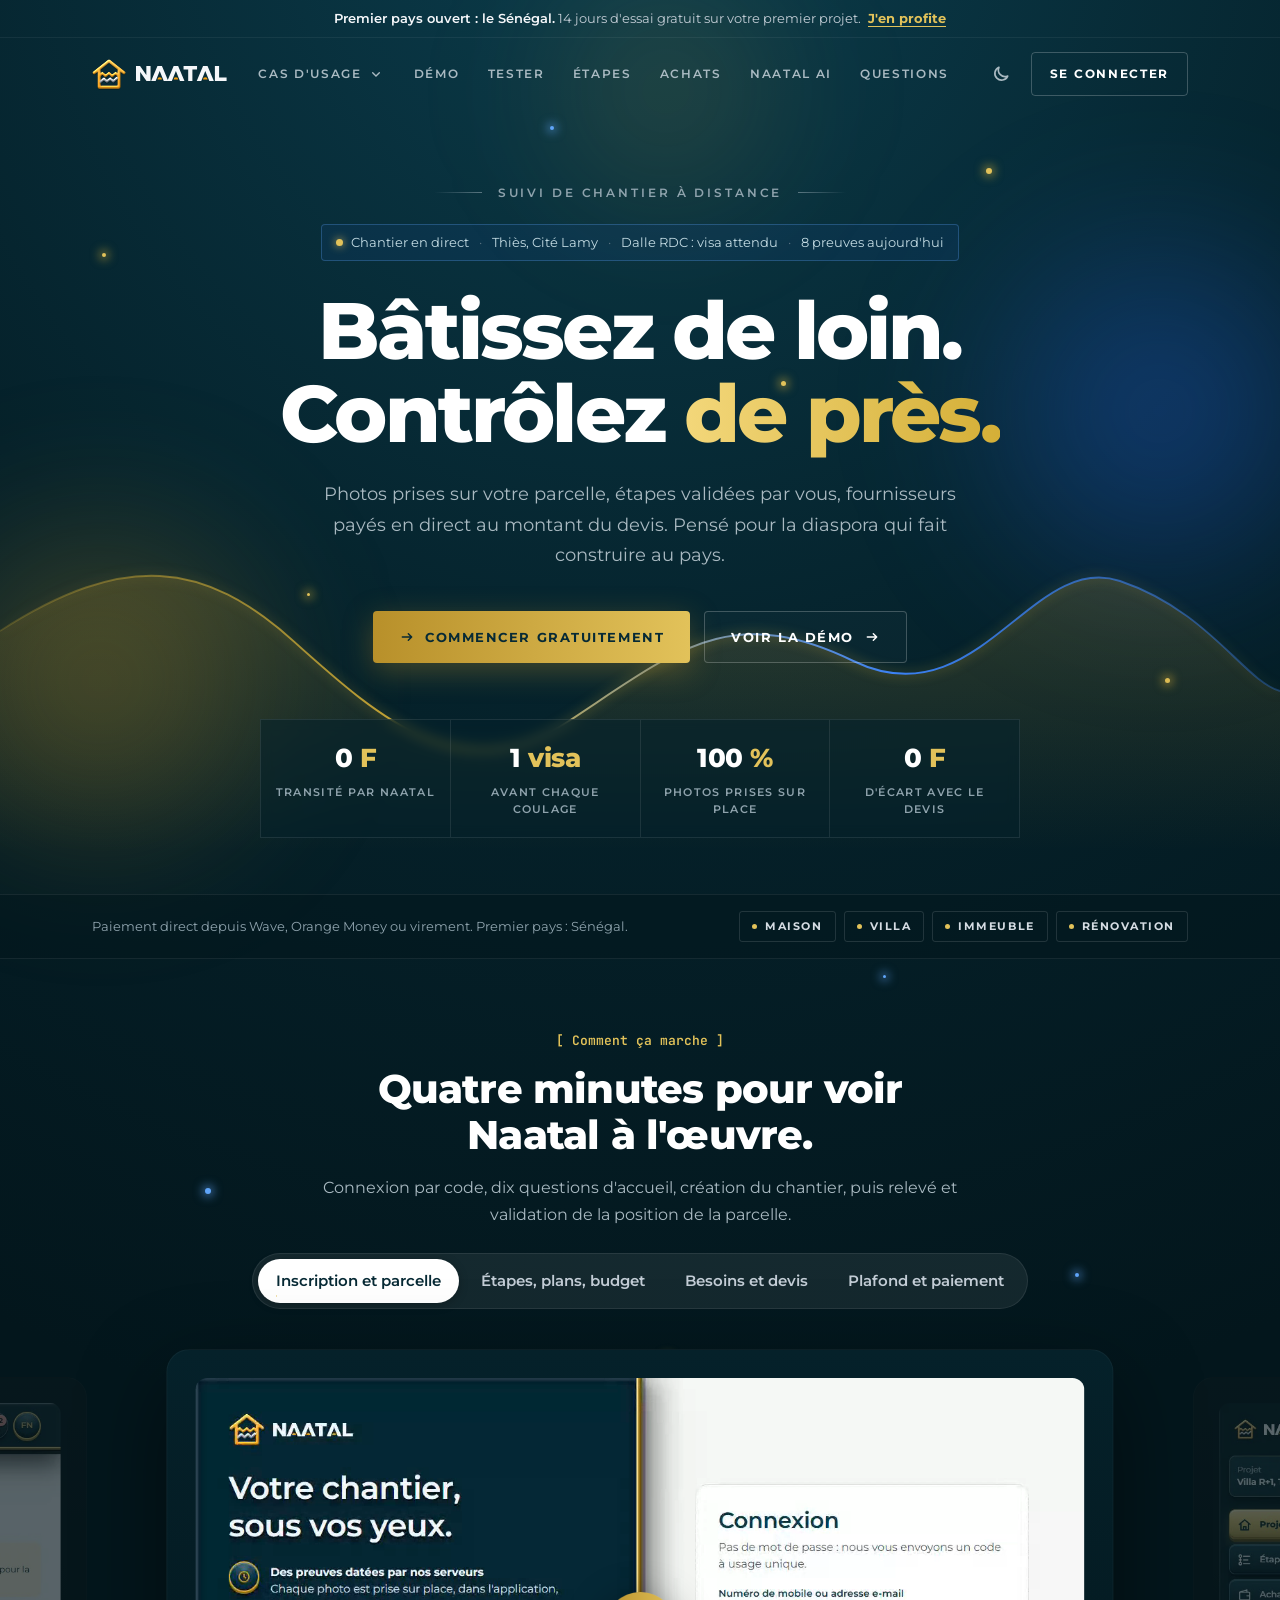
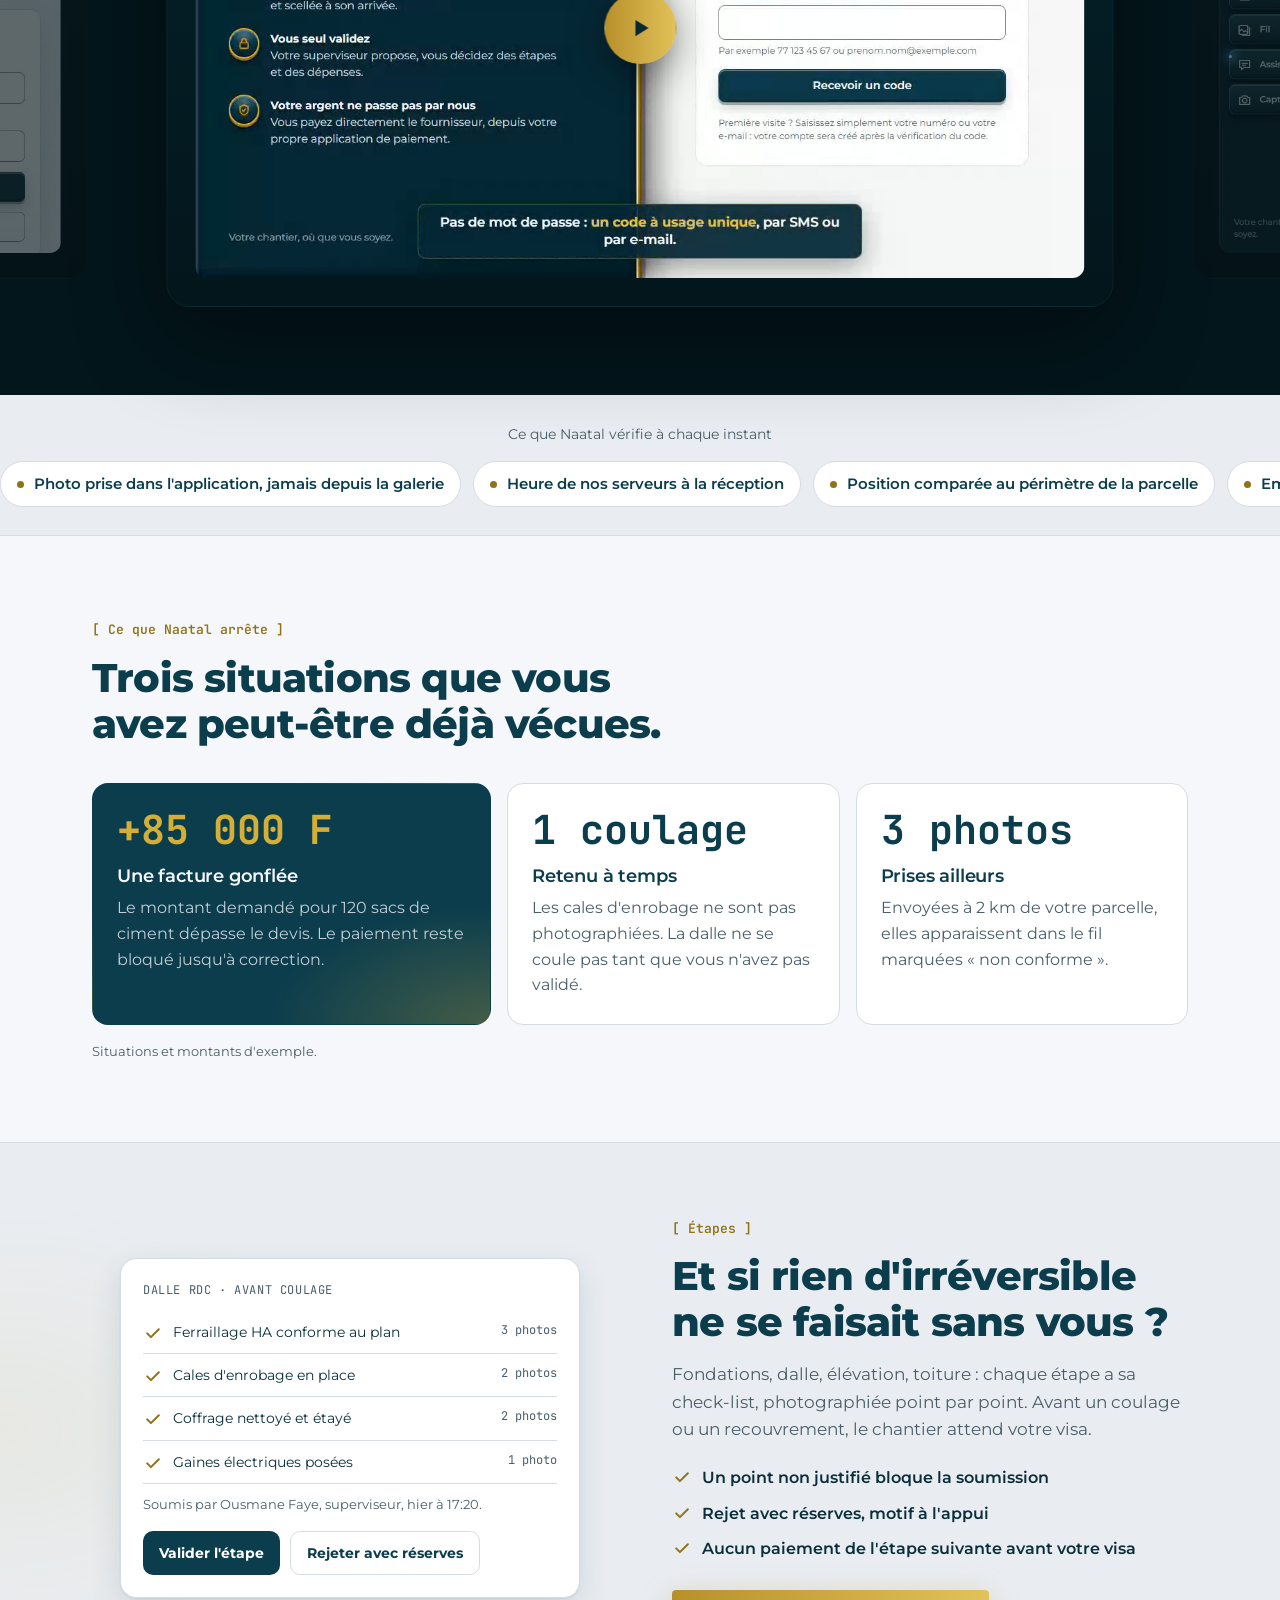
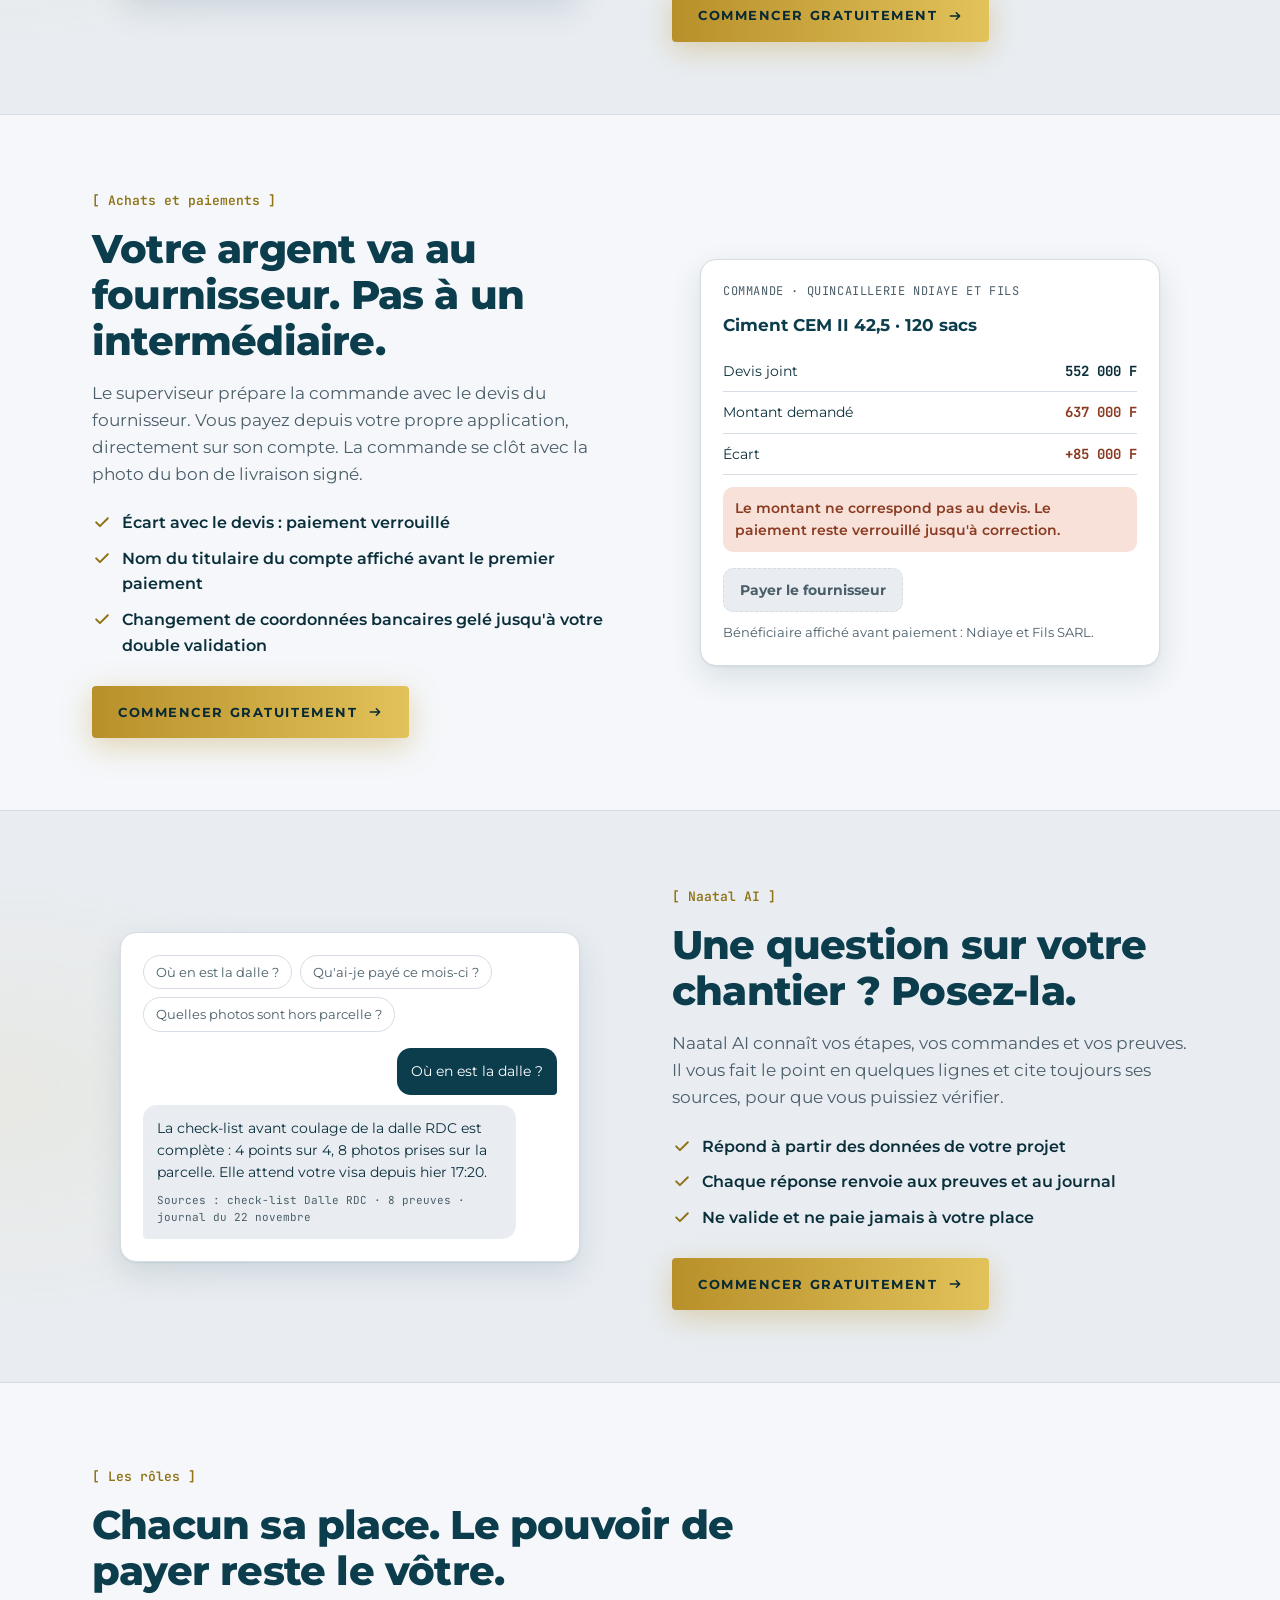
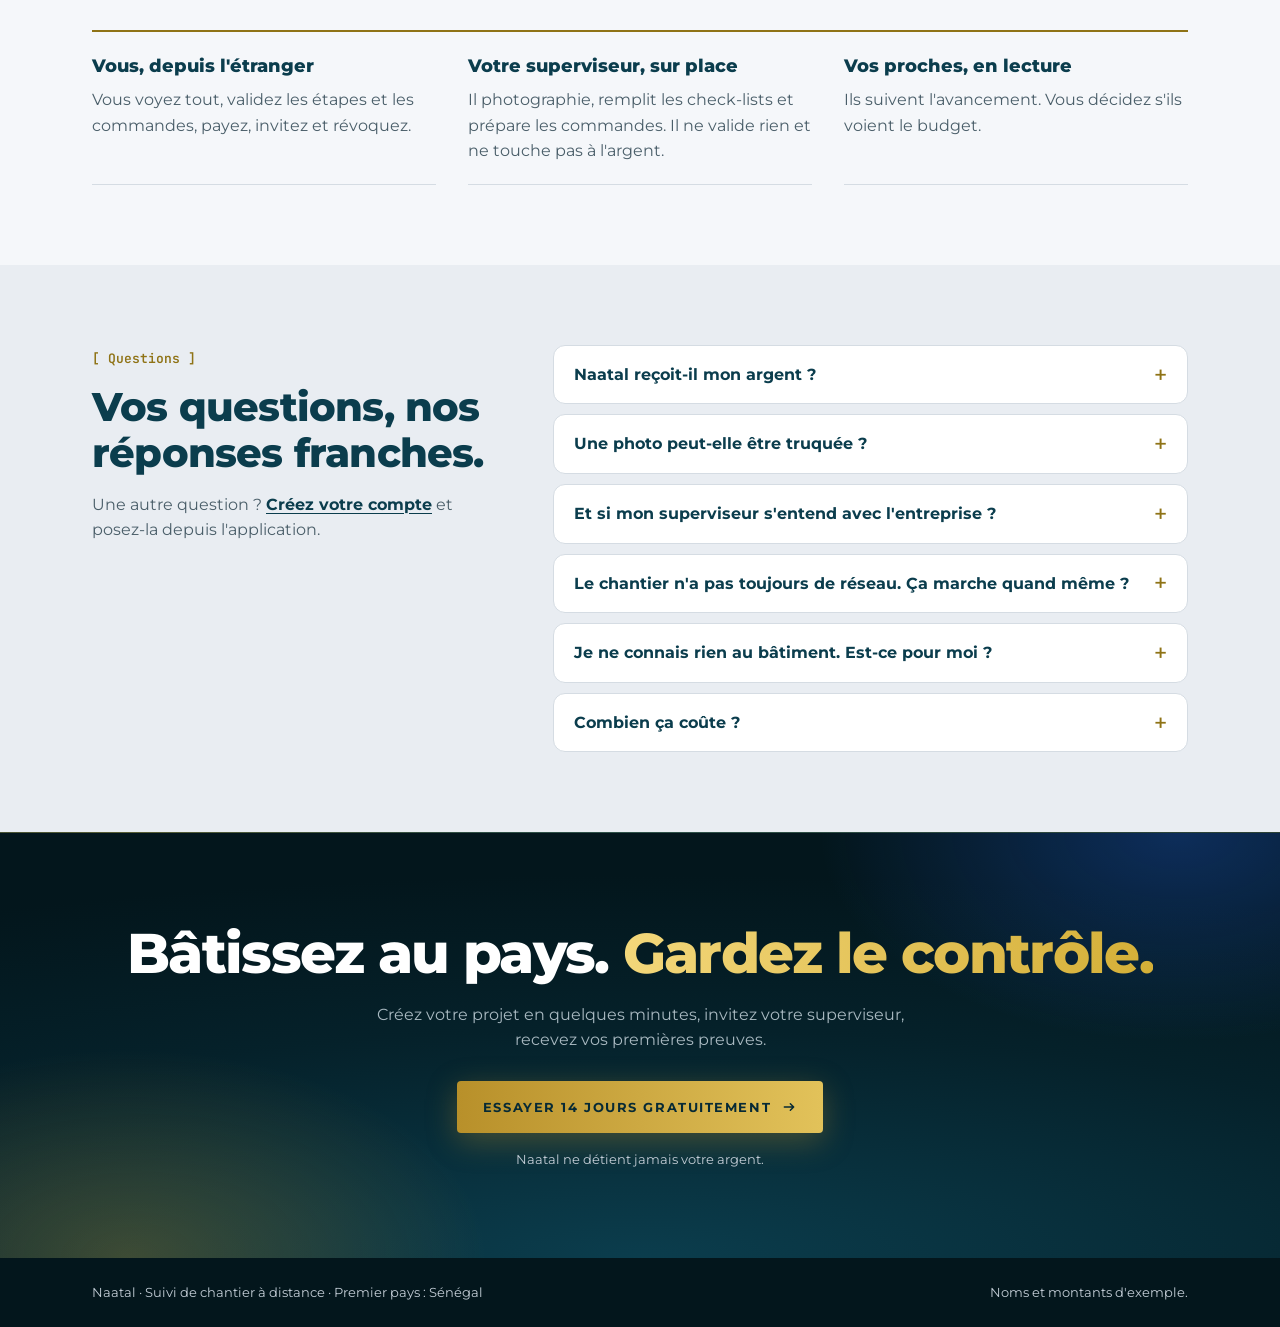
==== index.html @ 181d4fb1 "style(page-test): relief 3D sur le bouton Commencer avec Naatal" ====
<!doctype html>
<html lang="fr" class="__variable_b888ad">
<head>
<meta charset="utf-8">
<meta name="viewport" content="width=device-width, initial-scale=1">
<title>Naatal · Voyez, vérifiez, payez votre chantier</title>
<meta name="description" content="Photos prises sur votre parcelle, étapes validées par vous, fournisseurs payés en direct au montant du devis. Le suivi de chantier pensé pour la diaspora.">
<meta name="author" content="Mamadou Makhtar Sassoum NDIAYE ECAI">
<meta name="theme-color" content="#072A35">
<script>
try { var t = localStorage.getItem("naatal-theme"); if (t === "dark" || t === "light") document.documentElement.dataset.theme = t; } catch (e) {}
</script>
<link rel="stylesheet" href="styles.css?v=mwwrwr95">
</head>
<body>
<div class="__variable_4a860e"><div class="decouvrir teinte-or"><p class="d-annonce"><span>Premier pays ouvert : le Sénégal.</span> 14 jours d'essai gratuit sur votre premier projet.<!-- --> <a href="/connexion">J'en profite</a></p><header class="d-entete"><div class="d-wrap"><a class="d-marque" href="#contenu" aria-label="Naatal, retour en haut"><svg class="marque" width="34" height="34" viewBox="13 -8 390 400" role="img" aria-label="Naatal"><defs><linearGradient id="decouvrir-marque-or" x1="0" y1="20" x2="0" y2="370" gradientUnits="userSpaceOnUse"><stop offset="0" stop-color="#FFC24A"></stop><stop offset=".55" stop-color="#F8A61E"></stop><stop offset="1" stop-color="#EE920B"></stop></linearGradient><linearGradient id="decouvrir-marque-argent" x1="0" y1="240" x2="0" y2="310" gradientUnits="userSpaceOnUse"><stop offset="0" stop-color="#C3CAD1"></stop><stop offset="1" stop-color="#8C98A3"></stop></linearGradient><filter id="decouvrir-marque-biseau" x="-10%" y="-10%" width="120%" height="120%" color-interpolation-filters="sRGB"><feGaussianBlur in="SourceAlpha" stdDeviation="5" result="flou"></feGaussianBlur><feSpecularLighting in="flou" surfaceScale="5" specularConstant="1" specularExponent="18" lighting-color="#FFF6DD" result="reflet"><feDistantLight azimuth="250" elevation="48"></feDistantLight></feSpecularLighting><feComposite in="reflet" in2="SourceAlpha" operator="in" result="refletDedans"></feComposite><feDiffuseLighting in="flou" surfaceScale="5" diffuseConstant="1.1" lighting-color="#FFFFFF" result="ombrage"><feDistantLight azimuth="250" elevation="55"></feDistantLight></feDiffuseLighting><feComposite in="SourceGraphic" in2="ombrage" operator="arithmetic" k1="1" k2="0" k3="0" k4="0" result="modele"></feComposite><feComposite in="modele" in2="SourceAlpha" operator="in" result="modeleDedans"></feComposite><feComposite in="modeleDedans" in2="refletDedans" operator="arithmetic" k1="0" k2="1" k3="0.38" k4="0"></feComposite></filter><filter id="decouvrir-marque-ombre" x="-20%" y="-20%" width="140%" height="150%"><feDropShadow dx="0" dy="10" stdDeviation="9" flood-color="#000000" flood-opacity="0.38"></feDropShadow></filter></defs><g filter="url(#decouvrir-marque-ombre)"><g fill="none" stroke-linecap="round" stroke-linejoin="round" filter="url(#decouvrir-marque-biseau)"><path d="M34 178 209 40l175 138" stroke="url(#decouvrir-marque-or)" stroke-width="38"></path><path d="M92 152v194h234V152" stroke="url(#decouvrir-marque-or)" stroke-width="38"></path><path d="M92 218l38-36 38 34 40-34 38 34 40-34 38 34" stroke="url(#decouvrir-marque-or)" stroke-width="30"></path><path d="m112 282 36-34 36 32 38-34 36 32 40-38" stroke="url(#decouvrir-marque-argent)" stroke-width="30"></path></g></g></svg><svg class="logotype" height="15" width="90.6" viewBox="0 0 604 100" role="img" aria-label="Naatal"><g fill="currentColor"><path d="M0 100V0h27l42 60V0h28v100H70L28 40v60z"></path><path transform="translate(101 0)" d="M0 100 42 0h30l42 100H84L57 33 30 100z"></path><path transform="translate(209 0)" d="M0 100 42 0h30l42 100H84L57 33 30 100z"></path><path transform="translate(405 0)" d="M0 100 42 0h30l42 100H84L57 33 30 100z"></path><path transform="translate(317 0)" d="M0 0h90v24H59v76H31V24H0z"></path><path transform="translate(526 0)" d="M0 0h28v76h50v24H0z"></path></g><g fill="var(--brand-orange)"><path transform="translate(101 0)" d="M42 90a15 15 0 0 1 30 0z"></path><path transform="translate(209 0)" d="M42 90a15 15 0 0 1 30 0z"></path><path transform="translate(405 0)" d="M42 90a15 15 0 0 1 30 0z"></path></g></svg></a><nav class="d-nav-centre" aria-label="Sections"><div class="d-cas-menu"><button type="button" class="d-cas-declencheur" aria-expanded="false" aria-controls="_R_qclritqlb_">Cas d'usage<svg viewBox="0 0 24 24" aria-hidden="true"><path d="m7 10 5 5 5-5" fill="none" stroke="currentColor" stroke-width="2" stroke-linecap="round"></path></svg></button><div class="d-cas-panneau" id="_R_qclritqlb_" hidden=""><ul><li><a href="proprietaire.html"><span class="d-cas-picto" aria-hidden="true"><svg viewBox="0 0 24 24" fill="none" stroke="currentColor" stroke-width="1.7" stroke-linecap="round" stroke-linejoin="round"><path d="M4 11.5 12 5l8 6.5"></path><path d="M6.5 10v9h11v-9"></path><path d="M10.5 19v-4.5h3V19"></path></svg></span><span><strong>Pour les propriétaires</strong><span>Voir, vérifier et payer votre chantier depuis l'étranger.</span></span></a></li><li><a href="superviseur-proche.html"><span class="d-cas-picto" aria-hidden="true"><svg viewBox="0 0 24 24" fill="none" stroke="currentColor" stroke-width="1.7" stroke-linecap="round" stroke-linejoin="round"><circle cx="9" cy="8.5" r="2.6"></circle><circle cx="16" cy="9.5" r="2.1"></circle><path d="M4.5 18.5c.6-3 2.4-4.6 4.5-4.6s3.9 1.6 4.5 4.6"></path><path d="M14 14.2c.6-.3 1.3-.5 2-.5 1.8 0 3.1 1.4 3.6 3.8"></path></svg></span><span><strong>Pour les superviseurs proches</strong><span>Suivre le chantier d'un parent, avec une charte claire.</span></span></a></li><li><a href="superviseur-professionnel.html"><span class="d-cas-picto" aria-hidden="true"><svg viewBox="0 0 24 24" fill="none" stroke="currentColor" stroke-width="1.7" stroke-linecap="round" stroke-linejoin="round"><path d="M5 15h14"></path><path d="M6.5 15a5.5 5.5 0 0 1 11 0"></path><path d="M12 9.5V7"></path><path d="M4.5 17.5h15"></path></svg></span><span><strong>Pour les superviseurs professionnels</strong><span>Proposer vos honoraires, signer un contrat, être payé.</span></span></a></li><li><a href="invite.html"><span class="d-cas-picto" aria-hidden="true"><svg viewBox="0 0 24 24" fill="none" stroke="currentColor" stroke-width="1.7" stroke-linecap="round" stroke-linejoin="round"><path d="M3.5 12s3-5.5 8.5-5.5 8.5 5.5 8.5 5.5-3 5.5-8.5 5.5S3.5 12 3.5 12Z"></path><circle cx="12" cy="12" r="2.4"></circle></svg></span><span><strong>Pour les invités</strong><span>Suivre le chantier de la famille, en lecture seule.</span></span></a></li><li><a href="demande-de-devis.html"><span class="d-cas-picto" aria-hidden="true"><svg viewBox="0 0 24 24" fill="none" stroke="currentColor" stroke-width="1.7" stroke-linecap="round" stroke-linejoin="round"><path d="M7 4.5h7.5L18 8v11.5H7z"></path><path d="M14 4.5V8h4"></path><path d="M9.5 12h6M9.5 15h6"></path></svg></span><span><strong>Demande de devis</strong><span>Recevoir des devis comparables, sans montrer votre budget.</span></span></a></li><li><a href="controles-anti-fraude.html"><span class="d-cas-picto" aria-hidden="true"><svg viewBox="0 0 24 24" fill="none" stroke="currentColor" stroke-width="1.7" stroke-linecap="round" stroke-linejoin="round"><path d="M12 3.5 5.5 6v5.5c0 4.2 2.8 7.6 6.5 9 3.7-1.4 6.5-4.8 6.5-9V6z"></path><path d="m9 12 2.2 2.2L15.5 10"></path></svg></span><span><strong>Contrôles anti-fraude</strong><span>Ce que Naatal signale et bloque avant que l'argent ne parte.</span></span></a></li></ul></div></div><a href="#comment">Démo</a><a href="test.html">Tester</a><a href="#etapes">Étapes</a><a href="#achats">Achats</a><a href="#assistant">Naatal AI</a><a href="#questions">Questions</a></nav><div class="d-nav-droite"><div class="d-cas-mobile"><div class="d-cas-menu"><button type="button" class="d-cas-declencheur" aria-expanded="false" aria-controls="_R_uclritqlb_">Cas d'usage<svg viewBox="0 0 24 24" aria-hidden="true"><path d="m7 10 5 5 5-5" fill="none" stroke="currentColor" stroke-width="2" stroke-linecap="round"></path></svg></button><div class="d-cas-panneau" id="_R_uclritqlb_" hidden=""><ul><li><a href="proprietaire.html"><span class="d-cas-picto" aria-hidden="true"><svg viewBox="0 0 24 24" fill="none" stroke="currentColor" stroke-width="1.7" stroke-linecap="round" stroke-linejoin="round"><path d="M4 11.5 12 5l8 6.5"></path><path d="M6.5 10v9h11v-9"></path><path d="M10.5 19v-4.5h3V19"></path></svg></span><span><strong>Pour les propriétaires</strong><span>Voir, vérifier et payer votre chantier depuis l'étranger.</span></span></a></li><li><a href="superviseur-proche.html"><span class="d-cas-picto" aria-hidden="true"><svg viewBox="0 0 24 24" fill="none" stroke="currentColor" stroke-width="1.7" stroke-linecap="round" stroke-linejoin="round"><circle cx="9" cy="8.5" r="2.6"></circle><circle cx="16" cy="9.5" r="2.1"></circle><path d="M4.5 18.5c.6-3 2.4-4.6 4.5-4.6s3.9 1.6 4.5 4.6"></path><path d="M14 14.2c.6-.3 1.3-.5 2-.5 1.8 0 3.1 1.4 3.6 3.8"></path></svg></span><span><strong>Pour les superviseurs proches</strong><span>Suivre le chantier d'un parent, avec une charte claire.</span></span></a></li><li><a href="superviseur-professionnel.html"><span class="d-cas-picto" aria-hidden="true"><svg viewBox="0 0 24 24" fill="none" stroke="currentColor" stroke-width="1.7" stroke-linecap="round" stroke-linejoin="round"><path d="M5 15h14"></path><path d="M6.5 15a5.5 5.5 0 0 1 11 0"></path><path d="M12 9.5V7"></path><path d="M4.5 17.5h15"></path></svg></span><span><strong>Pour les superviseurs professionnels</strong><span>Proposer vos honoraires, signer un contrat, être payé.</span></span></a></li><li><a href="invite.html"><span class="d-cas-picto" aria-hidden="true"><svg viewBox="0 0 24 24" fill="none" stroke="currentColor" stroke-width="1.7" stroke-linecap="round" stroke-linejoin="round"><path d="M3.5 12s3-5.5 8.5-5.5 8.5 5.5 8.5 5.5-3 5.5-8.5 5.5S3.5 12 3.5 12Z"></path><circle cx="12" cy="12" r="2.4"></circle></svg></span><span><strong>Pour les invités</strong><span>Suivre le chantier de la famille, en lecture seule.</span></span></a></li><li><a href="demande-de-devis.html"><span class="d-cas-picto" aria-hidden="true"><svg viewBox="0 0 24 24" fill="none" stroke="currentColor" stroke-width="1.7" stroke-linecap="round" stroke-linejoin="round"><path d="M7 4.5h7.5L18 8v11.5H7z"></path><path d="M14 4.5V8h4"></path><path d="M9.5 12h6M9.5 15h6"></path></svg></span><span><strong>Demande de devis</strong><span>Recevoir des devis comparables, sans montrer votre budget.</span></span></a></li><li><a href="controles-anti-fraude.html"><span class="d-cas-picto" aria-hidden="true"><svg viewBox="0 0 24 24" fill="none" stroke="currentColor" stroke-width="1.7" stroke-linecap="round" stroke-linejoin="round"><path d="M12 3.5 5.5 6v5.5c0 4.2 2.8 7.6 6.5 9 3.7-1.4 6.5-4.8 6.5-9V6z"></path><path d="m9 12 2.2 2.2L15.5 10"></path></svg></span><span><strong>Contrôles anti-fraude</strong><span>Ce que Naatal signale et bloque avant que l'argent ne parte.</span></span></a></li></ul></div></div></div><button class="bouton-icone" type="button" aria-label="Passer en mode sombre" aria-pressed="false"><svg class="moon" viewBox="0 0 24 24" fill="none" stroke="currentColor" stroke-width="2" stroke-linecap="round" stroke-linejoin="round" aria-hidden="true"><path d="M20 14.5A8 8 0 0 1 9.5 4a8 8 0 1 0 10.5 10.5z"></path></svg><svg class="sun" viewBox="0 0 24 24" fill="none" stroke="currentColor" stroke-width="2" stroke-linecap="round" stroke-linejoin="round" aria-hidden="true"><circle cx="12" cy="12" r="4"></circle><path d="M12 2v2m0 16v2M4.9 4.9l1.4 1.4m11.4 11.4 1.4 1.4M2 12h2m16 0h2M4.9 19.1l1.4-1.4M17.7 6.3l1.4-1.4"></path></svg></button><a class="d-connexion" href="/connexion">Se connecter</a></div></div></header><main id="contenu"><section class="d-hero" aria-labelledby="hero-titre"><div class="d-hero-decor" aria-hidden="true"><span class="d-halo h1"></span><span class="d-halo h2"></span><span class="d-halo h3"></span><span class="d-particule vert" style="left:8%;top:18%;width:4px;height:4px;animation-delay:0s"></span><span class="d-particule bleu" style="left:16%;top:62%;width:6px;height:6px;animation-delay:2.1s"></span><span class="d-particule vert" style="left:24%;top:34%;width:3px;height:3px;animation-delay:4.3s"></span><span class="d-particule vert" style="left:31%;top:80%;width:5px;height:5px;animation-delay:1.2s"></span><span class="d-particule bleu" style="left:43%;top:12%;width:4px;height:4px;animation-delay:3.4s"></span><span class="d-particule vert" style="left:52%;top:70%;width:3px;height:3px;animation-delay:5.1s"></span><span class="d-particule vert" style="left:61%;top:24%;width:5px;height:5px;animation-delay:0.8s"></span><span class="d-particule bleu" style="left:69%;top:52%;width:3px;height:3px;animation-delay:2.7s"></span><span class="d-particule vert" style="left:77%;top:14%;width:6px;height:6px;animation-delay:4.8s"></span><span class="d-particule bleu" style="left:84%;top:66%;width:4px;height:4px;animation-delay:1.6s"></span><span class="d-particule vert" style="left:91%;top:38%;width:5px;height:5px;animation-delay:3.9s"></span><span class="d-particule bleu" style="left:96%;top:84%;width:3px;height:3px;animation-delay:0.4s"></span><svg class="d-vague" viewBox="0 0 1440 360" preserveAspectRatio="none"><defs><linearGradient id="d-vague-trait" x1="0" x2="1" y1="0" y2="0"><stop class="d-stop-debut" offset="0" stop-opacity="0.2"></stop><stop class="d-stop-debut" offset="0.35"></stop><stop offset="0.7" stop-color="#3b82f6"></stop><stop offset="1" stop-color="#3b82f6" stop-opacity="0.3"></stop></linearGradient><linearGradient id="d-vague-fond" x1="0" x2="0" y1="0" y2="1"><stop class="d-stop-fond" offset="0" stop-opacity="0.22"></stop><stop class="d-stop-fond" offset="1" stop-opacity="0"></stop></linearGradient></defs><path class="d-vague-aire" d="M0 140 C 140 60, 230 70, 330 150 S 520 300, 640 230 S 820 110, 960 170 S 1160 60, 1260 90 S 1400 190, 1440 200 L 1440 360 L 0 360 Z" fill="url(#d-vague-fond)"></path><path class="d-vague-ligne" d="M0 140 C 140 60, 230 70, 330 150 S 520 300, 640 230 S 820 110, 960 170 S 1160 60, 1260 90 S 1400 190, 1440 200" fill="none" stroke="url(#d-vague-trait)" stroke-width="2"></path><path class="d-vague-eclat" d="M0 140 C 140 60, 230 70, 330 150 S 520 300, 640 230 S 820 110, 960 170 S 1160 60, 1260 90 S 1400 190, 1440 200" fill="none" pathLength="1000"></path></svg></div><div class="d-wrap d-hero-contenu"><p class="d-surtitre">Suivi de chantier à distance</p><p class="d-direct"><span class="d-direct-point">Chantier en direct</span><span>Thiès, Cité Lamy</span><span>Dalle RDC : visa attendu</span><span>8 preuves aujourd'hui</span></p><h1 id="hero-titre">Bâtissez de loin.<br/>Contrôlez <em>de près.</em></h1><p class="d-sous-titre">Photos prises sur votre parcelle, étapes validées par vous, fournisseurs payés en direct au montant du devis. Pensé pour la diaspora qui fait construire au pays.</p><div class="d-hero-cta"><a class="d-bouton-degrade" href="/connexion"><svg viewBox="0 0 24 24" fill="none" stroke="currentColor" stroke-width="2.2" stroke-linecap="round" stroke-linejoin="round" aria-hidden="true"><path d="M5 12h14m-5-5 5 5-5 5"></path></svg>Commencer gratuitement</a><a class="d-bouton-contour" href="#comment">Voir la démo<svg viewBox="0 0 24 24" fill="none" stroke="currentColor" stroke-width="2.2" stroke-linecap="round" stroke-linejoin="round" aria-hidden="true"><path d="M5 12h14m-5-5 5 5-5 5"></path></svg></a></div><ul class="d-chiffres"><li><b>0<i> F</i></b><span>Transité par Naatal</span></li><li><b>1<i> visa</i></b><span>Avant chaque coulage</span></li><li><b>100<i> %</i></b><span>Photos prises sur place</span></li><li><b>0<i> F</i></b><span>D'écart avec le devis</span></li></ul></div><div class="d-hero-pied"><div class="d-wrap"><p>Paiement direct depuis Wave, Orange Money ou virement. Premier pays : Sénégal.</p><ul><li>Maison</li><li>Villa</li><li>Immeuble</li><li>Rénovation</li></ul></div></div><div class="d-hero-films" id="comment"><div class="d-films"><div class="d-wrap d-films-tete"><span class="d-films-pastille">[ Comment ça marche ]</span><h2 id="films-titre">Quatre minutes pour voir Naatal à l'œuvre.</h2><p class="d-films-resume" aria-live="polite">Connexion par code, dix questions d'accueil, création du chantier, puis relevé et validation de la position de la parcelle.</p><div class="d-films-onglets" role="group" aria-label="Choisir une démonstration"><button type="button" aria-pressed="true">Inscription et parcelle<i class="d-films-progres" style="transform:scaleX(0)" aria-hidden="true"></i></button><button type="button" aria-pressed="false">Étapes, plans, budget<i class="d-films-progres" style="transform:scaleX(0)" aria-hidden="true"></i></button><button type="button" aria-pressed="false">Besoins et devis<i class="d-films-progres" style="transform:scaleX(0)" aria-hidden="true"></i></button><button type="button" aria-pressed="false">Plafond et paiement<i class="d-films-progres" style="transform:scaleX(0)" aria-hidden="true"></i></button></div></div><div class="d-films-piste"><div class="d-films-diapo d-films-gabarit" aria-hidden="true"><div class="d-films-image"></div></div><div class="d-films-diapo active" style="--place:0" aria-hidden="false"><div class="d-films-image"><video src="demonstrations/01-inscription-et-parcelle.webm" poster="demonstrations/01-inscription-et-parcelle.webp" muted="" playsInline="" preload="metadata" aria-label="Démonstration 1 sur 4 : Inscription et parcelle. Connexion par code, dix questions d'accueil, création du chantier, puis relevé et validation de la position de la parcelle."></video><button type="button" class="d-films-commande" aria-label="Lire la démonstration"><svg viewBox="0 0 24 24" aria-hidden="true"><path d="M8 5.5v13l10.5-6.5z" fill="currentColor"></path></svg></button></div></div><div class="d-films-diapo" style="--place:1" aria-hidden="true"><div class="d-films-image"><img src="demonstrations/02-etapes-plans-budget.webp" alt="" loading="lazy" draggable="false"/></div></div><div class="d-films-diapo hors-champ" style="--place:2" aria-hidden="true"><div class="d-films-image"><img src="demonstrations/03-besoins-et-demandes-de-devis.webp" alt="" loading="lazy" draggable="false"/></div></div><div class="d-films-diapo" style="--place:-1" aria-hidden="true"><div class="d-films-image"><img src="demonstrations/04-devis-plafond-paiement.webp" alt="" loading="lazy" draggable="false"/></div></div></div></div></div></section><section class="d-defile" aria-label="Contrôles appliqués par Naatal"><p class="d-defile-titre">Ce que Naatal vérifie à chaque instant</p><div class="d-defile-piste"><ul><li>Photo prise dans l'application, jamais depuis la galerie</li><li>Heure de nos serveurs à la réception</li><li>Position comparée au périmètre de la parcelle</li><li>Empreinte de chaque fichier vérifiée</li><li>Check-list photographiée avant chaque coulage</li><li>Commande rapprochée du devis au franc près</li><li>Titulaire du compte affiché avant le premier paiement</li><li>Bon de livraison signé, photographié sur place</li><li>Journal scellé : une retouche se détecte</li></ul><ul aria-hidden="true"><li>Photo prise dans l'application, jamais depuis la galerie</li><li>Heure de nos serveurs à la réception</li><li>Position comparée au périmètre de la parcelle</li><li>Empreinte de chaque fichier vérifiée</li><li>Check-list photographiée avant chaque coulage</li><li>Commande rapprochée du devis au franc près</li><li>Titulaire du compte affiché avant le premier paiement</li><li>Bon de livraison signé, photographié sur place</li><li>Journal scellé : une retouche se détecte</li></ul></div></section><section class="d-cas" aria-labelledby="cas-titre"><div class="d-wrap"><span class="d-pastille">[ Ce que Naatal arrête ]</span><h2 id="cas-titre">Trois situations que vous avez peut-être déjà vécues.</h2><div class="d-cas-grille"><article><b class="d-gros">+85 000 F</b><h3>Une facture gonflée</h3><p>Le montant demandé pour 120 sacs de ciment dépasse le devis. Le paiement reste bloqué jusqu'à correction.</p></article><article><b class="d-gros">1 coulage</b><h3>Retenu à temps</h3><p>Les cales d'enrobage ne sont pas photographiées. La dalle ne se coule pas tant que vous n'avez pas validé.</p></article><article><b class="d-gros">3 photos</b><h3>Prises ailleurs</h3><p>Envoyées à 2 km de votre parcelle, elles apparaissent dans le fil marquées « non conforme ».</p></article></div><p class="d-mention">Situations et montants d'exemple.</p></div></section><section class="d-module inverse" id="etapes" aria-labelledby="etapes-titre"><div class="d-wrap d-module-grille"><div class="d-module-texte"><span class="d-pastille">[ <!-- -->Étapes<!-- --> ]</span><h2 id="etapes-titre">Et si rien d'irréversible ne se faisait sans vous ?</h2><p>Fondations, dalle, élévation, toiture : chaque étape a sa check-list, photographiée point par point. Avant un coulage ou un recouvrement, le chantier attend votre visa.</p><ul class="d-points"><li><svg viewBox="0 0 24 24" fill="none" stroke="currentColor" stroke-width="2.4" stroke-linecap="round" stroke-linejoin="round" aria-hidden="true"><path d="m5 12.5 4.5 4.5L19 7.5"></path></svg>Un point non justifié bloque la soumission</li><li><svg viewBox="0 0 24 24" fill="none" stroke="currentColor" stroke-width="2.4" stroke-linecap="round" stroke-linejoin="round" aria-hidden="true"><path d="m5 12.5 4.5 4.5L19 7.5"></path></svg>Rejet avec réserves, motif à l'appui</li><li><svg viewBox="0 0 24 24" fill="none" stroke="currentColor" stroke-width="2.4" stroke-linecap="round" stroke-linejoin="round" aria-hidden="true"><path d="m5 12.5 4.5 4.5L19 7.5"></path></svg>Aucun paiement de l'étape suivante avant votre visa</li></ul><a class="d-cta" href="/connexion">Commencer gratuitement<svg viewBox="0 0 24 24" fill="none" stroke="currentColor" stroke-width="2.2" stroke-linecap="round" stroke-linejoin="round" aria-hidden="true"><path d="M5 12h14m-5-5 5 5-5 5"></path></svg></a></div><div class="d-module-visuel"><div class="d-ecran d-carte-seule" role="img" aria-label="Check-list avant coulage de la dalle du rez-de-chaussée : quatre points photographiés, le propriétaire peut valider ou rejeter avec réserves."><p class="d-etiquette">Dalle RDC · avant coulage</p><ul class="d-checklist"><li><svg viewBox="0 0 24 24" fill="none" stroke="currentColor" stroke-width="2.4" stroke-linecap="round" stroke-linejoin="round" aria-hidden="true"><path d="m5 12.5 4.5 4.5L19 7.5"></path></svg>Ferraillage HA conforme au plan<span>3 photos</span></li><li><svg viewBox="0 0 24 24" fill="none" stroke="currentColor" stroke-width="2.4" stroke-linecap="round" stroke-linejoin="round" aria-hidden="true"><path d="m5 12.5 4.5 4.5L19 7.5"></path></svg>Cales d'enrobage en place<span>2 photos</span></li><li><svg viewBox="0 0 24 24" fill="none" stroke="currentColor" stroke-width="2.4" stroke-linecap="round" stroke-linejoin="round" aria-hidden="true"><path d="m5 12.5 4.5 4.5L19 7.5"></path></svg>Coffrage nettoyé et étayé<span>2 photos</span></li><li><svg viewBox="0 0 24 24" fill="none" stroke="currentColor" stroke-width="2.4" stroke-linecap="round" stroke-linejoin="round" aria-hidden="true"><path d="m5 12.5 4.5 4.5L19 7.5"></path></svg>Gaines électriques posées<span>1 photo</span></li></ul><p class="d-note">Soumis par Ousmane Faye, superviseur, hier à 17:20.</p><div class="d-actions"><span class="d-bouton-plein">Valider l'étape</span><span class="d-bouton-trait">Rejeter avec réserves</span></div></div></div></div></section><section class="d-module" id="achats" aria-labelledby="achats-titre"><div class="d-wrap d-module-grille"><div class="d-module-texte"><span class="d-pastille">[ <!-- -->Achats et paiements<!-- --> ]</span><h2 id="achats-titre">Votre argent va au fournisseur. Pas à un intermédiaire.</h2><p>Le superviseur prépare la commande avec le devis du fournisseur. Vous payez depuis votre propre application, directement sur son compte. La commande se clôt avec la photo du bon de livraison signé.</p><ul class="d-points"><li><svg viewBox="0 0 24 24" fill="none" stroke="currentColor" stroke-width="2.4" stroke-linecap="round" stroke-linejoin="round" aria-hidden="true"><path d="m5 12.5 4.5 4.5L19 7.5"></path></svg>Écart avec le devis : paiement verrouillé</li><li><svg viewBox="0 0 24 24" fill="none" stroke="currentColor" stroke-width="2.4" stroke-linecap="round" stroke-linejoin="round" aria-hidden="true"><path d="m5 12.5 4.5 4.5L19 7.5"></path></svg>Nom du titulaire du compte affiché avant le premier paiement</li><li><svg viewBox="0 0 24 24" fill="none" stroke="currentColor" stroke-width="2.4" stroke-linecap="round" stroke-linejoin="round" aria-hidden="true"><path d="m5 12.5 4.5 4.5L19 7.5"></path></svg>Changement de coordonnées bancaires gelé jusqu'à votre double validation</li></ul><a class="d-cta" href="/connexion">Commencer gratuitement<svg viewBox="0 0 24 24" fill="none" stroke="currentColor" stroke-width="2.2" stroke-linecap="round" stroke-linejoin="round" aria-hidden="true"><path d="M5 12h14m-5-5 5 5-5 5"></path></svg></a></div><div class="d-module-visuel"><div class="d-ecran d-carte-seule" role="img" aria-label="Commande de ciment : devis de 552 000 F, montant demandé 637 000 F, écart de 85 000 F, paiement verrouillé tant que le montant ne correspond pas au devis."><p class="d-etiquette">Commande · Quincaillerie Ndiaye et Fils</p><p class="d-article">Ciment CEM II 42,5 · 120 sacs</p><dl class="d-comparaison"><div><dt>Devis joint</dt><dd>552 000 F</dd></div><div class="ko"><dt>Montant demandé</dt><dd>637 000 F</dd></div><div class="ko"><dt>Écart</dt><dd>+85 000 F</dd></div></dl><p class="d-alerte-texte">Le montant ne correspond pas au devis. Le paiement reste verrouillé jusqu'à correction.</p><div class="d-actions"><span class="d-bouton-inactif">Payer le fournisseur</span></div><p class="d-note">Bénéficiaire affiché avant paiement : Ndiaye et Fils SARL.</p></div></div></div></section><section class="d-module inverse" id="assistant" aria-labelledby="assistant-titre"><div class="d-wrap d-module-grille"><div class="d-module-texte"><span class="d-pastille">[ <!-- -->Naatal AI<!-- --> ]</span><h2 id="assistant-titre">Une question sur votre chantier ? Posez-la.</h2><p>Naatal AI connaît vos étapes, vos commandes et vos preuves. Il vous fait le point en quelques lignes et cite toujours ses sources, pour que vous puissiez vérifier.</p><ul class="d-points"><li><svg viewBox="0 0 24 24" fill="none" stroke="currentColor" stroke-width="2.4" stroke-linecap="round" stroke-linejoin="round" aria-hidden="true"><path d="m5 12.5 4.5 4.5L19 7.5"></path></svg>Répond à partir des données de votre projet</li><li><svg viewBox="0 0 24 24" fill="none" stroke="currentColor" stroke-width="2.4" stroke-linecap="round" stroke-linejoin="round" aria-hidden="true"><path d="m5 12.5 4.5 4.5L19 7.5"></path></svg>Chaque réponse renvoie aux preuves et au journal</li><li><svg viewBox="0 0 24 24" fill="none" stroke="currentColor" stroke-width="2.4" stroke-linecap="round" stroke-linejoin="round" aria-hidden="true"><path d="m5 12.5 4.5 4.5L19 7.5"></path></svg>Ne valide et ne paie jamais à votre place</li></ul><a class="d-cta" href="/connexion">Commencer gratuitement<svg viewBox="0 0 24 24" fill="none" stroke="currentColor" stroke-width="2.2" stroke-linecap="round" stroke-linejoin="round" aria-hidden="true"><path d="M5 12h14m-5-5 5 5-5 5"></path></svg></a></div><div class="d-module-visuel"><div class="d-ecran d-carte-seule d-assistant" role="img" aria-label="Échange avec Naatal AI : à la question « Où en est la dalle ? », l'assistant répond avec l'état de la check-list et cite ses sources."><div class="d-suggestions"><span>Où en est la dalle ?</span><span>Qu'ai-je payé ce mois-ci ?</span><span>Quelles photos sont hors parcelle ?</span></div><p class="d-bulle vous">Où en est la dalle ?</p><p class="d-bulle naatal">La check-list avant coulage de la dalle RDC est complète : 4 points sur 4, 8 photos prises sur la parcelle. Elle attend votre visa depuis hier 17:20.<span class="d-sources">Sources : check-list Dalle RDC · 8 preuves · journal du 22 novembre</span></p></div></div></div></section><section class="d-roles" aria-labelledby="roles-titre"><div class="d-wrap"><span class="d-pastille">[ Les rôles ]</span><h2 id="roles-titre">Chacun sa place. Le pouvoir de payer reste le vôtre.</h2><dl class="d-roles-liste"><div><dt>Vous, depuis l'étranger</dt><dd>Vous voyez tout, validez les étapes et les commandes, payez, invitez et révoquez.</dd></div><div><dt>Votre superviseur, sur place</dt><dd>Il photographie, remplit les check-lists et prépare les commandes. Il ne valide rien et ne touche pas à l'argent.</dd></div><div><dt>Vos proches, en lecture</dt><dd>Ils suivent l'avancement. Vous décidez s'ils voient le budget.</dd></div></dl></div></section><section class="d-faq" id="questions" aria-labelledby="faq-titre"><div class="d-wrap d-faq-grille"><div><span class="d-pastille">[ Questions ]</span><h2 id="faq-titre">Vos questions, nos réponses franches.</h2><p>Une autre question ? <a href="/connexion">Créez votre compte</a> et posez-la depuis l'application.</p></div><div class="d-accordeon"><details><summary>Naatal reçoit-il mon argent ?</summary><p>Jamais. Vous payez depuis votre propre application Wave, Orange Money ou par virement, directement sur le compte du fournisseur. Naatal vérifie la commande avant le paiement et enregistre la confirmation du fournisseur après.</p></details><details><summary>Une photo peut-elle être truquée ?</summary><p>Aucune application ne le garantit à 100 %. Naatal applique tous les contrôles possibles : capture dans l'application, heure serveur, position, empreinte du fichier. Chaque preuve affiche son niveau de confiance plutôt qu'un faux « certifié ».</p></details><details><summary>Et si mon superviseur s'entend avec l'entreprise ?</summary><p>La technologie ne supprime pas ce risque, elle le réduit. Le superviseur signe une déclaration de non-conflit d'intérêts, il ne peut ni valider ni payer, et vous pouvez faire passer un bureau de contrôle aux étapes critiques. Vous retirez son accès en un geste.</p></details><details><summary>Le chantier n'a pas toujours de réseau. Ça marche quand même ?</summary><p>Oui. Les photos et les check-lists s'enregistrent sur le téléphone et partent dès que la connexion revient. La preuve indique alors le délai de synchronisation.</p></details><details><summary>Je ne connais rien au bâtiment. Est-ce pour moi ?</summary><p>C'est pour vous. Les étapes sont déjà prêtes pour une maison, une villa ou un immeuble : fondations, dalle, élévation, toiture. Chaque point de contrôle est expliqué simplement, et Naatal AI répond à vos questions sur votre propre chantier.</p></details><details><summary>Combien ça coûte ?</summary><p>L'abonnement se prend par projet actif, avec trois formules : Essentiel, Contrôle et Premium. Les 14 premiers jours sont gratuits ; vous choisissez ensuite la formule adaptée à votre chantier.</p></details></div></div></section><section class="d-final" aria-labelledby="final-titre"><div class="d-wrap"><h2 id="final-titre">Bâtissez au pays. <em>Gardez le contrôle.</em></h2><p>Créez votre projet en quelques minutes, invitez votre superviseur, recevez vos premières preuves.</p><a class="d-cta" href="/connexion">Essayer 14 jours gratuitement<svg viewBox="0 0 24 24" fill="none" stroke="currentColor" stroke-width="2.2" stroke-linecap="round" stroke-linejoin="round" aria-hidden="true"><path d="M5 12h14m-5-5 5 5-5 5"></path></svg></a><p class="d-mention">Naatal ne détient jamais votre argent.</p></div></section></main><footer class="d-pied"><div class="d-wrap"><span>Naatal · Suivi de chantier à distance · Premier pays : Sénégal</span><span>Noms et montants d'exemple.</span></div></footer></div></div>
<script type="application/json" id="films-donnees">[{"fichier":"01-inscription-et-parcelle","titre":"Inscription et parcelle","resume":"Connexion par code, dix questions d'accueil, création du chantier, puis relevé et validation de la position de la parcelle.","disponible":true,"vertical":false},{"fichier":"02-etapes-plans-budget","titre":"Étapes, plans, budget","resume":"Étapes préremplies avec leurs points d'arrêt, dépôt du plan de l'architecte, enveloppe de chaque lot lue dans le DQE.","disponible":true,"vertical":false},{"fichier":"03-besoins-et-demandes-de-devis","titre":"Besoins et devis","resume":"Le DQE détaillé devient la liste des achats, le gros œuvre est converti en matériaux, deux menuisiers sont consultés sans voir aucun prix.","disponible":true,"vertical":false},{"fichier":"04-devis-plafond-paiement","titre":"Plafond et paiement","resume":"Le fournisseur répond depuis son lien. Le devis dépasse l'enveloppe : avenant motivé. Puis plafond du premier paiement, code et paiement direct.","disponible":true,"vertical":false}]</script>
<script src="vitrine.js?v=mwwrwr95"></script>
</body>
</html>
---- styles.css ----
@font-face { font-family: montserrat; src: url("polices/montserrat.woff2") format("woff2"); font-display: swap; font-weight: 100 900; }
@font-face { font-family: "montserrat Fallback"; src: local("Arial"); ascent-override: 87.85%; descent-override: 22.78%; line-gap-override: 0%; size-adjust: 110%; }
.__variable_b888ad { --police-marque: "montserrat", "montserrat Fallback"; }
:root { --brand-petrole: #0b3d4d; --brand-petrole-profond: #072a35; --brand-petrole-releve: #104656; --brand-or: #d4af37; --brand-or-clair: #e2c25a; --brand-or-fonce: #8f7316; --brand-or-texte: #7a6114; --brand-orange: #f59e0b; --brand-orange-fonce: #b45309; --brand-argent: #aeb8c2; --brand-blanc-casse: #f5f7fa; --marque-trait: var(--brand-petrole); --color-bg: #f5f7fa; --color-surface: #ffffff; --color-surface-sunken: #e9edf2; --color-surface-inverse: #0b3d4d; --color-border: #d5dce3; --color-border-strong: #7b8794; --color-text: #0b3d4d; --color-text-muted: #4a5e69; --color-text-subtle: #56697a; --color-text-inverse: #f5f7fa; --color-text-accent: #7a6114; --color-action: #0b3d4d; --color-action-text: #f5f7fa; --color-action-hover: #145266; --color-cta: #d4af37; --color-cta-text: #0b3d4d; --color-cta-hover: #c9a22a; --color-focus: #b45309; --color-success: #1f6b45; --color-success-bg: #e3f0e6; --color-warning: #9a5b00; --color-warning-bg: #fbebd0; --color-danger: #b3261e; --color-danger-bg: #f9e1de; --color-on-danger: #ffffff; --color-info: #1e5a7a; --color-info-bg: #e0edf3; --status-done: #1f6b45; --jauge-depense: var(--brand-or-fonce); --repere-fond: linear-gradient(180deg,#11506a,#0b3d4d 70%,#083241); --repere-bord: #1d5a6c; --repere-ombre: 0 3px 0 #062830,0 8px 18px rgb(11 61 77/0.22),inset 0 1px 0 rgb(255 255 255/0.12); --repere-texte: #ffffff; --repere-texte-doux: rgb(245 247 250/0.78); --repere-alerte: #fca5a5; --status-progress: #b45309; --status-late: #b3261e; --status-upcoming: #6b7885; --trust-high: #1f6b45; --trust-medium: #9a5b00; --trust-low: #b3261e; --font-display: "Montserrat","Segoe UI",system-ui,sans-serif; --font-text: "Montserrat","Segoe UI",system-ui,sans-serif; --font-mono: "JetBrains Mono",ui-monospace,"Cascadia Mono",monospace; --text-xs: 0.8125rem; --text-sm: 0.875rem; --text-base: 1rem; --text-md: 1.125rem; --text-lg: clamp(1.25rem,1.1rem + 0.6vw,1.5rem); --text-xl: clamp(1.5rem,1.2rem + 1.2vw,2rem); --text-2xl: clamp(1.75rem,1.3rem + 2vw,2.625rem); --leading-tight: 1.2; --leading-normal: 1.5; --weight-regular: 400; --weight-medium: 500; --weight-semibold: 600; --weight-extrabold: 800; --space-1: 0.25rem; --space-2: 0.5rem; --space-3: 0.75rem; --space-4: 1rem; --space-5: 1.25rem; --space-6: 1.5rem; --space-8: 2rem; --space-10: 2.5rem; --space-12: 3rem; --gutter: clamp(1rem,0.6rem + 1.6vw,2rem); --radius-sm: 6px; --radius-md: 10px; --radius-lg: 16px; --radius-pill: 999px; --shadow-1: 0 1px 2px rgb(11 61 77/0.08),0 1px 1px rgb(11 61 77/0.04); --shadow-2: 0 4px 12px rgb(11 61 77/0.1),0 1px 3px rgb(11 61 77/0.06); --shadow-3: 0 12px 32px rgb(11 61 77/0.16); --tap-min: 44px; --tap-comfort: 48px; --content-max: 1360px; --sidebar-w: 248px; --rail-w: 76px; --bottombar-h: 64px; --relief-fond-page: radial-gradient(1200px 500px at 70% -10%,#ffffff,transparent 60%),#eef2f6; --relief-panneau-fond: linear-gradient(180deg,#ffffff,#ffffff 60%,#f4f7fa); --relief-panneau-bord: #d5dce3; --relief-panneau-ombre: inset 0 1px 0 #ffffff,inset 0 -2px 0 #e3e9ef,0 2px 0 #d5dce3,0 5px 0 rgb(11 61 77/0.06),0 18px 36px rgb(11 61 77/0.12); --relief-titre-ombre: 0 1px 0 #ffffff,0 2px 3px rgb(11 61 77/0.12); --relief-souligne: linear-gradient(180deg,#d4af37,#8f7316); --relief-tuile-fond: radial-gradient(90% 60% at 50% 8%,rgb(255 255 255/0.22),transparent 70%),linear-gradient(180deg,#17566b,#0b3d4d 55%,#072a35); --relief-tuile-bord: #8f7316; --relief-tuile-ombre: inset 0 2px 0 rgb(255 255 255/0.28),inset 0 -4px 8px rgb(0 0 0/0.4),0 4px 0 #062530,0 5px 0 rgb(11 61 77/0.25),0 10px 16px rgb(11 61 77/0.25); --relief-ligne-fond: linear-gradient(180deg,#ffffff,#eef2f6); --relief-ligne-bord: #d0d8e0; --relief-ligne-ombre: inset 0 1px 0 #ffffff,inset 0 -2px 0 #e1e7ed,0 3px 0 #cfd8e0,0 6px 12px rgb(11 61 77/0.08); --relief-ligne-enfoncee: inset 0 2px 4px rgb(11 61 77/0.15),0 1px 0 #cfd8e0; --relief-pastille-fond: linear-gradient(180deg,#ffffff,#f1ead2); --relief-pastille-ombre: inset 0 1px 0 #ffffff,inset 0 -2px 0 rgb(143 115 22/0.2),0 3px 0 #c9b26a,0 6px 12px rgb(11 61 77/0.1); --relief-bouton-ombre: inset 0 1px 0 #ffffff,0 3px 0 #c9d3dc,0 6px 12px rgb(11 61 77/0.12); --relief-bouton-fond: linear-gradient(180deg,#ffffff,#e9eef3); --relief-creux: inset 0 3px 10px rgb(11 61 77/0.18),inset 0 -1px 0 #ffffff; --relief-barre-fond: #ffffff; --relief-barre-ombre: inset 0 2px 0 #ffffff,inset 0 -5px 0 #dde4ea,0 3px 0 #cdd6de,0 6px 0 rgb(11 61 77/0.1),0 18px 32px rgb(11 61 77/0.18); --icone-or: url(#naatal-icone-or) #d4af37; --icone-titre: url(#naatal-icone-petrole) #0b3d4d; --icone-cloche: url(#naatal-icone-petrole) #0b3d4d; --motion-fast: 120ms; --motion-base: 200ms; --easing: cubic-bezier(0.2,0,0,1); color-scheme: light; }
@media (prefers-color-scheme: dark) {
  :root:not([data-theme="light"]) { --color-bg: #072a35; --color-surface: #0b3d4d; --color-surface-sunken: #05212a; --color-surface-inverse: #f5f7fa; --color-border: #1a5366; --color-border-strong: #5b90a2; --color-text: #f5f7fa; --color-text-muted: #c3cdd6; --color-text-subtle: #aeb8c2; --color-text-inverse: #0b3d4d; --color-text-accent: #e2c25a; --color-action: #d4af37; --color-action-text: #0b3d4d; --color-action-hover: #e2c25a; --color-cta: #d4af37; --color-cta-text: #0b3d4d; --color-cta-hover: #e2c25a; --color-focus: #f59e0b; --color-success: #6fcf97; --color-success-bg: #10382a; --color-warning: #f2c14e; --color-warning-bg: #3a2c0c; --color-danger: #f28b82; --color-danger-bg: #3d1a18; --color-on-danger: #072a35; --marque-trait: var(--brand-argent); --color-info: #8cc5e3; --color-info-bg: #0f3142; --status-done: #6fcf97; --jauge-depense: var(--brand-or); --repere-fond: var(--relief-panneau-fond); --repere-bord: var(--relief-panneau-bord); --repere-ombre: var(--relief-ligne-ombre); --repere-texte: var(--color-text); --repere-texte-doux: var(--color-text-muted); --repere-alerte: var(--color-danger); --status-progress: #f59e0b; --status-late: #f28b82; --status-upcoming: #7fa3b0; --trust-high: #6fcf97; --trust-medium: #f2c14e; --trust-low: #f28b82; --shadow-1: 0 1px 2px rgb(0 0 0/0.4); --shadow-2: 0 4px 12px rgb(0 0 0/0.45); --shadow-3: 0 12px 32px rgb(0 0 0/0.55); --relief-fond-page: radial-gradient(1200px 500px at 70% -10%,rgb(16 70 86/0.75),transparent 60%),#061f28; --relief-panneau-fond: linear-gradient(180deg,rgb(255 255 255/0.06),transparent 18%),linear-gradient(165deg,#105064,#0a3341 70%); --relief-panneau-bord: rgb(226 194 90/0.34); --relief-panneau-ombre: inset 0 1px 0 rgb(255 255 255/0.12),inset 0 -2px 0 rgb(0 0 0/0.35),0 2px 0 #041b23,0 6px 0 rgb(3 20 26/0.7),0 22px 40px rgb(0 0 0/0.5); --relief-titre-ombre: 0 2px 0 rgb(0 0 0/0.45),0 4px 10px rgb(0 0 0/0.35); --relief-souligne: linear-gradient(180deg,#ffe08a,#e9a21a); --relief-tuile-fond: radial-gradient(90% 60% at 50% 8%,rgb(255 226 140/0.38),transparent 70%),linear-gradient(180deg,#5a4815,#3a3417 50%,#1d2418); --relief-tuile-bord: #c9a240; --relief-tuile-ombre: inset 0 2px 0 rgb(255 236 170/0.5),inset 0 -4px 8px rgb(0 0 0/0.55),0 4px 0 #2a2410,0 5px 0 rgb(0 0 0/0.5),0 10px 16px rgb(0 0 0/0.45); --relief-ligne-fond: linear-gradient(180deg,rgb(16 72 90/0.65),rgb(5 33 42/0.75)); --relief-ligne-bord: rgb(174 184 194/0.3); --relief-ligne-ombre: inset 0 1px 0 rgb(255 255 255/0.1),inset 0 -2px 0 rgb(0 0 0/0.35),0 3px 0 rgb(2 18 24/0.8),0 6px 12px rgb(0 0 0/0.3); --relief-ligne-enfoncee: inset 0 2px 4px rgb(0 0 0/0.4),0 1px 0 rgb(2 18 24/0.8); --relief-pastille-fond: linear-gradient(180deg,rgb(242 201 76/0.14),rgb(5 33 42/0.5)); --relief-pastille-ombre: inset 0 1px 0 rgb(255 236 170/0.3),inset 0 -2px 0 rgb(0 0 0/0.35),0 3px 0 #3a2f10,0 6px 12px rgb(0 0 0/0.35); --relief-bouton-ombre: inset 0 1px 0 rgb(255 255 255/0.15),0 3px 0 #041b23,0 6px 12px rgb(0 0 0/0.4); --relief-bouton-fond: linear-gradient(180deg,rgb(255 255 255/0.1),rgb(0 0 0/0.15)); --relief-creux: inset 0 3px 10px rgb(0 0 0/0.55),inset 0 -1px 0 rgb(255 255 255/0.06); --relief-barre-fond: #0a3240; --relief-barre-ombre: inset 0 2px 0 rgb(255 255 255/0.3),inset 0 3px 6px rgb(255 255 255/0.08),0 4px 0 #041b23,0 9px 0 rgb(3 20 26/0.85),0 24px 40px rgb(0 0 0/0.65); --icone-titre: url(#naatal-icone-or) #f2c94c; --icone-cloche: url(#naatal-icone-blanc) #f5f7fa; color-scheme: dark; }
}
.theme-sombre, :root[data-theme="dark"] { --color-bg: #072a35; --color-surface: #0b3d4d; --color-surface-sunken: #05212a; --color-surface-inverse: #f5f7fa; --color-border: #1a5366; --color-border-strong: #5b90a2; --color-text: #f5f7fa; --color-text-muted: #c3cdd6; --color-text-subtle: #aeb8c2; --color-text-inverse: #0b3d4d; --color-text-accent: #e2c25a; --color-action: #d4af37; --color-action-text: #0b3d4d; --color-action-hover: #e2c25a; --color-cta: #d4af37; --color-cta-text: #0b3d4d; --color-cta-hover: #e2c25a; --color-focus: #f59e0b; --color-success: #6fcf97; --color-success-bg: #10382a; --color-warning: #f2c14e; --color-warning-bg: #3a2c0c; --color-danger: #f28b82; --color-danger-bg: #3d1a18; --color-on-danger: #072a35; --marque-trait: var(--brand-argent); --color-info: #8cc5e3; --color-info-bg: #0f3142; --status-done: #6fcf97; --jauge-depense: var(--brand-or); --repere-fond: var(--relief-panneau-fond); --repere-bord: var(--relief-panneau-bord); --repere-ombre: var(--relief-ligne-ombre); --repere-texte: var(--color-text); --repere-texte-doux: var(--color-text-muted); --repere-alerte: var(--color-danger); --status-progress: #f59e0b; --status-late: #f28b82; --status-upcoming: #7fa3b0; --trust-high: #6fcf97; --trust-medium: #f2c14e; --trust-low: #f28b82; --shadow-1: 0 1px 2px rgb(0 0 0/0.4); --shadow-2: 0 4px 12px rgb(0 0 0/0.45); --shadow-3: 0 12px 32px rgb(0 0 0/0.55); --relief-fond-page: radial-gradient(1200px 500px at 70% -10%,rgb(16 70 86/0.75),transparent 60%),#061f28; --relief-panneau-fond: linear-gradient(180deg,rgb(255 255 255/0.06),transparent 18%),linear-gradient(165deg,#105064,#0a3341 70%); --relief-panneau-bord: rgb(226 194 90/0.34); --relief-panneau-ombre: inset 0 1px 0 rgb(255 255 255/0.12),inset 0 -2px 0 rgb(0 0 0/0.35),0 2px 0 #041b23,0 6px 0 rgb(3 20 26/0.7),0 22px 40px rgb(0 0 0/0.5); --relief-titre-ombre: 0 2px 0 rgb(0 0 0/0.45),0 4px 10px rgb(0 0 0/0.35); --relief-souligne: linear-gradient(180deg,#ffe08a,#e9a21a); --relief-tuile-fond: radial-gradient(90% 60% at 50% 8%,rgb(255 226 140/0.38),transparent 70%),linear-gradient(180deg,#5a4815,#3a3417 50%,#1d2418); --relief-tuile-bord: #c9a240; --relief-tuile-ombre: inset 0 2px 0 rgb(255 236 170/0.5),inset 0 -4px 8px rgb(0 0 0/0.55),0 4px 0 #2a2410,0 5px 0 rgb(0 0 0/0.5),0 10px 16px rgb(0 0 0/0.45); --relief-ligne-fond: linear-gradient(180deg,rgb(16 72 90/0.65),rgb(5 33 42/0.75)); --relief-ligne-bord: rgb(174 184 194/0.3); --relief-ligne-ombre: inset 0 1px 0 rgb(255 255 255/0.1),inset 0 -2px 0 rgb(0 0 0/0.35),0 3px 0 rgb(2 18 24/0.8),0 6px 12px rgb(0 0 0/0.3); --relief-ligne-enfoncee: inset 0 2px 4px rgb(0 0 0/0.4),0 1px 0 rgb(2 18 24/0.8); --relief-pastille-fond: linear-gradient(180deg,rgb(242 201 76/0.14),rgb(5 33 42/0.5)); --relief-pastille-ombre: inset 0 1px 0 rgb(255 236 170/0.3),inset 0 -2px 0 rgb(0 0 0/0.35),0 3px 0 #3a2f10,0 6px 12px rgb(0 0 0/0.35); --relief-bouton-ombre: inset 0 1px 0 rgb(255 255 255/0.15),0 3px 0 #041b23,0 6px 12px rgb(0 0 0/0.4); --relief-bouton-fond: linear-gradient(180deg,rgb(255 255 255/0.1),rgb(0 0 0/0.15)); --relief-creux: inset 0 3px 10px rgb(0 0 0/0.55),inset 0 -1px 0 rgb(255 255 255/0.06); --relief-barre-fond: #0a3240; --relief-barre-ombre: inset 0 2px 0 rgb(255 255 255/0.3),inset 0 3px 6px rgb(255 255 255/0.08),0 4px 0 #041b23,0 9px 0 rgb(3 20 26/0.85),0 24px 40px rgb(0 0 0/0.65); --icone-titre: url(#naatal-icone-or) #f2c94c; --icone-cloche: url(#naatal-icone-blanc) #f5f7fa; color-scheme: dark; }
*, ::after, ::before { box-sizing: border-box; }
html { text-size-adjust: 100%; }
body { margin: 0px; font-family: var(--font-text); font-size: var(--text-base); line-height: var(--leading-normal); color: var(--color-text); background: var(--color-bg); -webkit-font-smoothing: antialiased; overflow-x: hidden; }
h1, h2, h3, h4 { font-family: var(--font-display); font-weight: var(--weight-semibold); line-height: var(--leading-tight); margin: 0px; letter-spacing: -0.01em; }
h1 { font-size: var(--text-xl); }
h2 { font-size: var(--text-lg); }
h3 { font-size: var(--text-md); }
p { margin: 0px; }
img, svg { display: block; max-width: 100%; }
button, input, select, textarea { font: inherit; color: inherit; }
a { color: inherit; }
:focus-visible { outline: 3px solid var(--color-focus); outline-offset: 2px; border-radius: var(--radius-sm); }
.icon { width: 20px; height: 20px; flex: 0 0 auto; fill: none; stroke: currentcolor; stroke-width: 1.75; stroke-linecap: round; stroke-linejoin: round; }
.icon-lg { width: 24px; height: 24px; }
.relief-icones { position: absolute; width: 0px; height: 0px; overflow: hidden; }
.cloche .icon, .panel__icone .icon, .tuile .icon { filter: url("#naatal-icone-relief"); }
.tuile { display: inline-grid; place-items: center; flex: 0 0 auto; width: 44px; height: 44px; border-radius: 11px; background: var(--relief-tuile-fond); border: 1.5px solid var(--relief-tuile-bord); box-shadow: var(--relief-tuile-ombre); }
.tuile .icon { width: 26px; height: 26px; stroke: var(--icone-or); stroke-width: 2.4; }
@media (forced-colors: active) {
  .cloche .icon, .panel__icone .icon, .tuile .icon { stroke: currentcolor; filter: none; }
}
.sr-only { position: absolute; width: 1px; height: 1px; overflow: hidden; clip: rect(0px, 0px, 0px, 0px); }
.num, .sr-only { white-space: nowrap; }
.num { font-feature-settings: "tnum"; font-variant-numeric: tabular-nums; }
.muted { color: var(--color-text-muted); }
.small { font-size: var(--text-sm); }
.xs { font-size: var(--text-xs); }
.app { display: grid; min-height: 100dvh; background: var(--relief-fond-page); grid-template: "top" "main" 1fr "bottom" / minmax(0px, 1fr); }
.nav { grid-area: bottom; position: sticky; bottom: 0px; z-index: 20; background: var(--brand-petrole); color: var(--brand-blanc-casse); --marque-trait: var(--brand-argent); height: calc(var(--bottombar-h) + env(safe-area-inset-bottom)); padding-bottom: env(safe-area-inset-bottom); }
.nav__brand, .nav__footer, .nav__project { display: none; }
.nav__list { list-style: none; margin: 0px; padding: 0px; display: grid; grid-auto-flow: column; grid-auto-columns: 1fr; height: var(--bottombar-h); }
.nav__link { display: flex; flex-direction: column; align-items: center; justify-content: center; gap: 2px; min-height: var(--tap-comfort); height: 100%; text-decoration: none; font-size: 0.6875rem; font-weight: var(--weight-medium); color: rgba(245, 247, 250, 0.72); }
.nav__link:is([aria-current="page"]:not(.nav__list:has(.lien-en-cours) *), :has(.lien-en-cours)) { color: var(--brand-or-clair); }
.nav__link:is([aria-current="page"]:not(.nav__list:has(.lien-en-cours) *), :has(.lien-en-cours)) .icon { stroke-width: 2.1; }
.nav__puce { display: inline-flex; }
@media (max-width: 599px) {
  .nav { background: linear-gradient(rgba(255, 255, 255, 0.08), transparent 40%), linear-gradient(rgb(14, 69, 87), rgb(7, 42, 53) 70%, rgb(5, 33, 42)); border-top: 1px solid rgba(226, 194, 90, 0.45); box-shadow: rgba(255, 255, 255, 0.12) 0px 1px 0px inset, rgba(0, 0, 0, 0.18) 0px -3px 0px, rgba(0, 0, 0, 0.28) 0px -10px 24px; }
  .nav__link { gap: 3px; font-weight: var(--weight-semibold); color: rgba(245, 247, 250, 0.8); }
  .nav__puce { display: grid; place-items: center; width: 40px; height: 32px; border-radius: 10px; }
  .nav__link .icon { stroke: url(#naatal-icone-blanc) var(--brand-blanc-casse); stroke-width: 2; filter: url("#naatal-icone-relief"); }
  .nav__link:is([aria-current="page"]:not(.nav__list:has(.lien-en-cours) *), :has(.lien-en-cours)) { color: rgb(242, 201, 76); font-weight: var(--weight-extrabold); text-shadow: rgba(0, 0, 0, 0.5) 0px 1px 0px; }
  .nav__link:is([aria-current="page"]:not(.nav__list:has(.lien-en-cours) *), :has(.lien-en-cours)) .nav__puce { transform: translateY(-3px); background: radial-gradient(90% 60% at 50% 8%, rgba(255, 226, 140, 0.38), transparent 70%), linear-gradient(rgb(90, 72, 21), rgb(58, 52, 23) 50%, rgb(29, 36, 24)); border: 1.5px solid rgb(201, 162, 64); box-shadow: rgba(255, 236, 170, 0.5) 0px 2px 0px inset, rgba(0, 0, 0, 0.55) 0px -3px 6px inset, rgb(42, 36, 16) 0px 3px 0px, rgba(0, 0, 0, 0.5) 0px 4px 0px, rgba(0, 0, 0, 0.45) 0px 8px 12px; }
  .nav__link:is([aria-current="page"]:not(.nav__list:has(.lien-en-cours) *), :has(.lien-en-cours)) .icon { stroke: url("#naatal-icone-or") rgb(242, 201, 76); stroke-width: 2.3; }
}
@media (max-width: 599px) and (forced-colors: active) {
  .nav__link .icon, .nav__link:is([aria-current="page"]:not(.nav__list:has(.lien-en-cours) *), :has(.lien-en-cours)) .icon { stroke: currentcolor; filter: none; }
}
.topbar { grid-area: top; position: sticky; top: 0px; z-index: 15; display: flex; align-items: center; gap: var(--space-3); padding-right: ; padding-bottom: ; padding-left: ; padding-top: calc(var(--space-3) + env(safe-area-inset-top)); background: var(--relief-barre-fond); border-bottom: 1px solid var(--relief-panneau-bord); box-shadow: var(--relief-barre-ombre); min-height: 56px; }
.topbar__title .topbar__nom { text-shadow: var(--relief-titre-ombre),0 -1px 0 rgb(255 255 255/.18); }
.topbar::after { content: ""; position: absolute; right: 0px; bottom: -1px; left: 0px; height: 3px; background: var(--brand-or); box-shadow: rgba(255, 240, 190, 0.7) 0px 1px 0px inset, rgba(110, 85, 10, 0.6) 0px -1px 0px inset, rgb(110, 85, 10) 0px 2px 0px, rgba(0, 0, 0, 0.45) 0px 4px 6px; pointer-events: none; }
.topbar__title { min-width: 0px; flex: 1 1 0%; }
.topbar__title .topbar__nom { font-family: var(--font-display); font-weight: var(--weight-semibold); line-height: var(--leading-tight); color: var(--color-text); font-size: var(--text-md); }
.topbar__title .topbar__nom, .topbar__title p { overflow: hidden; text-overflow: ellipsis; white-space: nowrap; }
.topbar__title p { font-size: var(--text-xs); color: var(--color-text-muted); }
.topbar__mark { display: inline-flex; align-items: center; justify-content: center; width: 44px; height: 44px; flex: 0 0 auto; }
.topbar .topbar__retour { flex: 0 0 auto; color: var(--color-text); border: 1px solid var(--color-border); background: var(--relief-bouton-fond); box-shadow: var(--relief-bouton-ombre); }
.topbar .topbar__retour:active { transform: translateY(2px); }
.topbar__retour ~ .topbar__mark { display: none; }
.topbar__compte { display: inline-flex; align-items: center; justify-content: center; min-width: var(--tap-min); min-height: var(--tap-min); border-radius: var(--radius-pill); }
.topbar__actions { display: flex; align-items: center; gap: var(--space-2); }
.topbar .topbar__desktop-only { display: none; }
.main { grid-area: main; min-width: 0px; padding: var(--space-4) var(--gutter) var(--space-8); }
.page { max-width: var(--content-max); margin: 0px auto; display: grid; gap: var(--space-5); }
@media (min-width: 600px) {
  .app { grid-template-columns: var(--rail-w) minmax(0,1fr); grid-template-rows: auto 1fr; grid-template-areas: "nav top" "nav main"; }
  .nav { grid-area: nav; position: sticky; top: 0px; height: 100dvh; padding: var(--space-3) 0; display: flex; flex-direction: column; align-items: center; gap: var(--space-4); }
  .nav__brand { display: grid; place-items: center; width: var(--tap-min); height: var(--tap-min); }
  .nav__brand .marque { width: 36px; height: 36px; }
  .nav__brand .logotype { display: none; }
  .nav__list { grid-auto-flow: row; grid-auto-rows: 64px; height: auto; width: 100%; }
  .nav__link { font-size: 0.6875rem; padding: 0px 4px; text-align: center; }
  .nav__link:is([aria-current="page"]:not(.nav__list:has(.lien-en-cours) *), :has(.lien-en-cours)) { background: rgba(212, 175, 55, 0.12); box-shadow: inset 3px 0 0 var(--brand-or); }
  .main { padding: var(--space-6) var(--gutter) var(--space-10); }
  .topbar__title .topbar__nom { font-size: var(--text-lg); }
  .app { grid-template-columns: var(--sidebar-w) minmax(0,1fr); }
  .nav { align-items: stretch; padding: var(--space-5) var(--space-4); gap: var(--space-5); z-index: 16; background: rgb(7, 42, 53); box-shadow: rgba(255, 255, 255, 0.1) 2px 0px 0px inset, rgba(0, 0, 0, 0.45) 12px 0px 28px; }
  .nav::after { content: ""; position: absolute; top: 0px; right: 0px; bottom: 0px; width: 3px; background: var(--brand-or); box-shadow: rgba(255, 240, 190, 0.7) 1px 0px 0px inset, rgba(110, 85, 10, 0.6) -1px 0px 0px inset, rgb(110, 85, 10) 2px 0px 0px, rgba(0, 0, 0, 0.45) 4px 0px 6px; pointer-events: none; }
  .nav__brand { display: flex; align-items: center; gap: var(--space-3); width: auto; height: auto; min-height: var(--tap-min); padding: 0 var(--space-2); text-decoration: none; }
  .nav__brand .marque { width: 36px; height: 36px; }
  .nav__brand .logotype { display: block; color: var(--brand-blanc-casse); }
  .nav__project { display: block; padding: var(--space-3); border-radius: var(--radius-md); background: linear-gradient(160deg, rgb(14, 69, 87), rgb(10, 51, 65)); border: 1px solid rgba(226, 194, 90, 0.3); box-shadow: rgba(255, 255, 255, 0.1) 0px 1px 0px inset, rgb(4, 27, 35) 0px 3px 0px, rgba(0, 0, 0, 0.35) 0px 8px 16px; }
  .nav__project small { display: block; font-size: var(--text-xs); color: rgba(245, 247, 250, 0.66); }
  .nav__project strong { display: block; font-weight: var(--weight-semibold); font-size: var(--text-sm); }
  .nav__list { grid-auto-rows: auto; gap: var(--space-2); }
  .nav__link { flex-direction: row; justify-content: flex-start; gap: var(--space-3); min-height: var(--tap-comfort); padding: 0 var(--space-3); border-radius: var(--radius-md); font-size: var(--text-sm); text-align: left; border: 1px solid rgb(42, 118, 144); background: linear-gradient(rgb(18, 79, 99), rgb(13, 63, 80) 45%, rgb(10, 50, 64) 80%, rgb(7, 40, 51)); box-shadow: rgba(150, 215, 235, 0.25) 0px 2px 0px inset, rgba(2, 20, 28, 0.55) 0px -3px 0px inset, rgb(3, 24, 32) 0px 4px 0px, rgba(0, 0, 0, 0.4) 0px 8px 16px; }
  .nav__link, .nav__link:hover { color: var(--brand-blanc-casse); }
  .nav__link:hover { border-color: rgb(63, 147, 173); background: linear-gradient(rgb(23, 93, 116), rgb(17, 74, 93) 45%, rgb(13, 59, 74) 80%, rgb(10, 48, 60)); }
  .nav__link:active { transform: translateY(3px); box-shadow: rgba(0, 0, 0, 0.35) 0px 2px 4px inset, rgb(3, 24, 32) 0px 1px 0px; }
}
@media (min-width: 600px) {
  .nav__link:is([aria-current="page"]:not(.nav__list:has(.lien-en-cours) *), :has(.lien-en-cours)) { color: var(--brand-petrole); font-weight: var(--weight-extrabold); background: linear-gradient(rgb(255, 224, 138), rgb(242, 201, 76) 40%, rgb(212, 175, 55) 75%, rgb(184, 144, 31)); border-color: rgb(184, 144, 31); box-shadow: rgba(255, 250, 220, 0.7) 0px 2px 0px inset, rgba(140, 100, 10, 0.55) 0px -3px 0px inset, rgb(111, 86, 14) 0px 4px 0px, rgba(212, 175, 55, 0.3) 0px 8px 18px; }
  .nav__link:is([aria-current="page"]:not(.nav__list:has(.lien-en-cours) *), :has(.lien-en-cours)) .icon { stroke-width: 2.2; }
  .nav__footer { display: block; margin-top: auto; font-size: var(--text-xs); color: rgba(245, 247, 250, 0.6); padding: 0 var(--space-2); }
  .topbar { padding-inline: var(--space-8); }
  .topbar__mark { display: none; }
  .topbar .topbar__desktop-only { display: flex; }
  .main { padding: var(--space-8) clamp(var(--gutter),3vw,var(--space-8)) var(--space-12); }
}
.btn { display: inline-flex; align-items: center; justify-content: center; gap: var(--space-2); min-height: var(--tap-min); padding-inline: var(--space-4); border-radius: var(--radius-md); border: 1px solid transparent; font-weight: var(--weight-semibold); font-size: var(--text-sm); text-decoration: none; cursor: pointer; max-width: 100%; padding-block: var(--space-2); text-align: center; transition: background var(--motion-fast) var(--easing); }
.btn--cta, .btn--primary { box-shadow: rgba(255, 255, 255, 0.35) 0px 2px 0px inset, rgba(0, 0, 0, 0.22) 0px -3px 0px inset, rgba(0, 0, 0, 0.28) 0px 4px 0px, rgba(0, 0, 0, 0.18) 0px 8px 16px; transition: background var(--motion-fast) var(--easing),transform var(--motion-fast) var(--easing),box-shadow var(--motion-fast) var(--easing); }
.btn--cta:active, .btn--primary:active { transform: translateY(3px); box-shadow: rgba(255, 255, 255, 0.3) 0px 2px 0px inset, rgba(0, 0, 0, 0.22) 0px -2px 0px inset, rgba(0, 0, 0, 0.28) 0px 1px 0px; }
.btn--cta { background: linear-gradient(rgb(255, 224, 138), rgb(242, 201, 76) 35%, rgb(212, 175, 55) 70%, rgb(184, 144, 31)); }
.btn--cta:hover { background: linear-gradient(rgb(255, 231, 163), rgb(245, 208, 97) 35%, rgb(220, 184, 67) 70%, rgb(194, 154, 38)); }
.btn--primary { background: var(--color-action); color: var(--color-action-text); }
.btn--primary:hover { background: var(--color-action-hover); }
.btn--cta { color: var(--color-cta-text); }
.btn--ghost { background: transparent; border-color: var(--color-border-strong); color: var(--color-text); }
.btn--ghost:hover { background: var(--color-surface-sunken); }
.btn--danger { background: transparent; border-color: var(--color-danger); color: var(--color-danger); }
.btn--block { width: 100%; }
.btn--lg { min-height: var(--tap-comfort); font-size: var(--text-base); padding-inline: var(--space-5); }
.btn[aria-disabled="true"], .btn[disabled] { opacity: 1; box-shadow: none; transform: none; background: var(--color-surface-sunken); color: var(--color-text-subtle); border-color: var(--color-border); cursor: not-allowed; }
.icon-btn { display: inline-grid; place-items: center; width: var(--tap-min); height: var(--tap-min); border-radius: var(--radius-md); border: 0px; background: transparent; cursor: pointer; color: inherit; }
.badge, .icon-btn:hover { background: var(--color-surface-sunken); }
.badge { display: inline-flex; align-items: center; gap: 6px; padding: 2px 10px; border-radius: var(--radius-pill); font-size: var(--text-xs); font-weight: var(--weight-semibold); white-space: nowrap; color: var(--color-text-muted); }
.badge::before { content: ""; width: 7px; height: 7px; border-radius: 50%; background: currentcolor; }
.badge--plain::before { display: none; }
.badge--success { background: var(--color-success-bg); color: var(--color-success); }
.badge--warning { background: var(--color-warning-bg); color: var(--color-warning); }
.badge--danger { background: var(--color-danger-bg); color: var(--color-danger); }
.badge--info { background: var(--color-info-bg); color: var(--color-info); }
.sync { display: inline-flex; align-items: center; gap: 6px; font-size: var(--text-xs); color: var(--color-text-muted); padding: 4px 10px; border-radius: var(--radius-pill); border: 1px solid var(--color-border); }
.sync__dot { width: 8px; height: 8px; border-radius: 50%; background: var(--color-success); }
.sync--pending .sync__dot { background: var(--color-warning); }
.avatar { width: 36px; height: 36px; border-radius: 50%; flex: 0 0 auto; display: grid; place-items: center; font-size: var(--text-xs); font-weight: var(--weight-semibold); background: var(--brand-petrole-releve); color: var(--brand-or); }
.panel { background: var(--relief-panneau-fond); border: 1px solid var(--relief-panneau-bord); border-radius: var(--radius-lg); box-shadow: var(--relief-panneau-ombre); min-width: 0px; }
.panel__head { display: flex; align-items: center; gap: var(--space-3); padding: var(--space-4) var(--space-4) 0; }
.panel__head h2 { font-size: var(--text-md); font-weight: var(--weight-extrabold); text-shadow: var(--relief-titre-ombre); }
.panel__head h2::after { content: ""; display: block; width: 40px; height: 4px; margin-top: var(--space-2); border-radius: 2px; background: var(--relief-souligne); }
.panel__icone { display: inline-flex; flex: 0 0 auto; align-self: flex-start; }
.panel__icone .icon { width: 30px; height: 30px; stroke: var(--icone-titre); stroke-width: 2.2; }
.panel__head a { margin-left: auto; flex: 0 0 auto; font-size: var(--text-sm); color: var(--color-text); font-weight: var(--weight-semibold); text-decoration: none; min-height: var(--tap-min); min-width: var(--tap-min); padding-inline: var(--space-4); display: inline-flex; align-items: center; justify-content: center; border: 1.5px solid var(--relief-tuile-bord); border-radius: var(--radius-md); background: var(--relief-pastille-fond); box-shadow: var(--relief-pastille-ombre); }
.panel__body { padding: var(--space-4); }
@media (min-width: 600px) {
  .panel__head { padding: var(--space-5) var(--space-6) 0; }
  .panel__body { padding: var(--space-5) var(--space-6) var(--space-6); }
}
.eyebrow { font-size: var(--text-xs); font-weight: var(--weight-semibold); letter-spacing: 0.06em; text-transform: uppercase; color: var(--color-text-accent); }
.alert { display: grid; grid-template-columns: auto 1fr; gap: var(--space-3); padding: var(--space-3) var(--space-4); border-radius: var(--radius-md); border-left: 4px solid; font-size: var(--text-sm); }
.alert p, .alert strong { color: var(--color-text); }
.alert strong { display: block; }
.alert--danger { background: var(--color-danger-bg); color: var(--color-danger); }
.alert--warning { background: var(--color-warning-bg); color: var(--color-warning); }
.alert--info { background: var(--color-info-bg); color: var(--color-info); }
.alert--success { background: var(--color-success-bg); color: var(--color-success); }
.field { display: grid; gap: 6px; }
.field label { font-size: var(--text-sm); font-weight: var(--weight-semibold); }
.field input, .field select, .field textarea { min-height: var(--tap-comfort); padding: var(--space-3); font-size: 1rem; border: 1px solid var(--color-border-strong); border-radius: var(--radius-md); background: var(--color-surface); width: 100%; }
.field textarea { min-height: 96px; resize: vertical; }
.field__hint { font-size: var(--text-xs); color: var(--color-text-muted); }
.sticky-actions { position: sticky; bottom: calc(var(--bottombar-h) + env(safe-area-inset-bottom)); z-index: 10; display: flex; gap: var(--space-2); margin: 0 calc(var(--gutter) * -1); padding: var(--space-3) var(--gutter); background: var(--color-surface); border-top: 1px solid var(--color-border); box-shadow: rgba(11, 61, 77, 0.06) 0px -6px 16px; }
.sticky-actions .btn { flex: 1 1 0%; }
@media (min-width: 600px) {
  .sticky-actions { position: static; margin: 0px; padding: 0px; background: none; border: 0px; box-shadow: none; justify-content: flex-end; }
  .sticky-actions .btn { flex: 0 0 auto; }
}
.divider { height: 1px; background: var(--color-border); border: 0px; margin: 0px; }
.kv { display: grid; grid-template-columns: fit-content(50%) minmax(0px, 1fr); gap: var(--space-2) var(--space-4); font-size: var(--text-sm); }
.kv dt { color: var(--color-text-muted); }
.kv dd { margin: 0px; text-align: right; font-weight: var(--weight-medium); }
.kv dd.num > span { white-space: normal; }
@media (prefers-reduced-motion: reduce) {
  *, ::after, ::before { transition: none !important; animation: auto ease 0s 1 normal none running none !important; }
}
.field__error { font-size: var(--text-xs); font-weight: var(--weight-semibold); color: var(--color-danger); }
.field [aria-invalid="true"] { border-color: var(--color-danger); }

@font-face { font-family: jetbrainsMono; src: url("polices/a865edea076e0166-s.p.woff2") format("woff2"); font-display: swap; font-weight: 100 800; }
@font-face { font-family: "jetbrainsMono Fallback"; src: local("Arial"); ascent-override: 77.57%; descent-override: 22.82%; line-gap-override: 0%; size-adjust: 131.49%; }
.__className_4a860e { font-family: jetbrainsMono, "jetbrainsMono Fallback"; }
.__variable_4a860e { --police-chiffres: "jetbrainsMono","jetbrainsMono Fallback"; }
.decouvrir { --fond: #f5f7fa; --fond-2: #e9edf2; --carte: #ffffff; --encre: #0a2f3b; --attenue: #4a5e69; --titre: #0b3d4d; --trait: #d5dce3; --accent: #0b3d4d; --sur-accent: #ffffff; --pastille: #8f7316; --nuit: #072a35; --nuit-2: #0b3d4d; --sur-nuit: #f5f7fa; --sur-nuit-attenue: #c3cdd6; --or: #d4af37; --or-clair: #e2c25a; --ok-fond: #dcefe5; --ok-encre: #0f5b3f; --vert: #157a52; --attente-fond: #fbebd0; --attente-encre: #8a4b06; --ko-fond: #f7e1d9; --ko-encre: #8a3b22; --ombre: 0 1px 2px rgba(11,61,77,0.08),0 12px 32px rgba(11,61,77,0.12); --texte: var(--police-marque),"Segoe UI",system-ui,sans-serif; --chiffres: var(--police-chiffres),ui-monospace,Consolas,monospace; color-scheme: light; }
:root[data-theme="dark"] .decouvrir { --fond: #072a35; --fond-2: #05212a; --carte: #0b3d4d; --encre: #f5f7fa; --attenue: #c3cdd6; --titre: #f5f7fa; --trait: #1a5366; --accent: #d4af37; --sur-accent: #0b3d4d; --pastille: #e2c25a; --nuit: #03161c; --nuit-2: #072a35; --ok-fond: #10382a; --ok-encre: #6fcf97; --vert: #4cc995; --attente-fond: #3a2c0c; --attente-encre: #f2c14e; --ko-fond: #3d1a18; --ko-encre: #f28b82; --ombre: 0 1px 2px rgba(0,0,0,0.3),0 12px 32px rgba(0,0,0,0.4); color-scheme: dark; }
@media (prefers-color-scheme: dark) {
  :root:not([data-theme="light"]) .decouvrir { --fond: #072a35; --fond-2: #05212a; --carte: #0b3d4d; --encre: #f5f7fa; --attenue: #c3cdd6; --titre: #f5f7fa; --trait: #1a5366; --accent: #d4af37; --sur-accent: #0b3d4d; --pastille: #e2c25a; --nuit: #03161c; --nuit-2: #072a35; --ok-fond: #10382a; --ok-encre: #6fcf97; --vert: #4cc995; --attente-fond: #3a2c0c; --attente-encre: #f2c14e; --ko-fond: #3d1a18; --ko-encre: #f28b82; --ombre: 0 1px 2px rgba(0,0,0,0.3),0 12px 32px rgba(0,0,0,0.4); color-scheme: dark; }
}
.decouvrir { --eclat: #34d399; --eclat-rgb: 52,211,153; --eclat-fonce-rgb: 31,157,107; --vague-debut: #2fbf7f; --vague-fond: #1f9d6b; --cta-fond: linear-gradient(90deg,#1f9d6b,#2563eb); --cta-encre: #ffffff; --titre-degrade: linear-gradient(90deg,#34d399,#60a5fa); }
.decouvrir.teinte-or { --eclat: #e2c25a; --eclat-rgb: 212,175,55; --eclat-fonce-rgb: 184,144,42; --vague-debut: #d4af37; --vague-fond: #b8902a; --cta-fond: linear-gradient(90deg,#b8902a,#e2c25a); --cta-encre: #072a35; --titre-degrade: linear-gradient(90deg,#f3d77a,#d4af37); --vert: #8f7316; }
:root[data-theme="dark"] .decouvrir.teinte-or { --vert: #d4af37; }
@media (prefers-color-scheme: dark) {
  :root:not([data-theme="light"]) .decouvrir.teinte-or { --vert: #d4af37; }
}
.d-stop-debut { stop-color: var(--vague-debut); }
.d-stop-fond { stop-color: var(--vague-fond); }
.decouvrir *, .decouvrir ::after, .decouvrir ::before { box-sizing: border-box; }
html:has(.decouvrir) { scroll-behavior: smooth; scroll-padding-top: 80px; }
@media (prefers-reduced-motion: reduce) {
  html:has(.decouvrir) { scroll-behavior: auto; }
}
.decouvrir { background: var(--fond); color: var(--encre); font-family: var(--texte); font-size: 1rem; line-height: 1.6; min-height: 100vh; overflow-x: clip; }
.decouvrir :where(h1, h2, h3, p, ul, ol, dl, dd, figure) { margin: 0px; }
.decouvrir :where(ul, ol) { padding: 0px; list-style: none; }
.decouvrir :where(a) { color: inherit; }
.decouvrir :focus-visible { outline: 3px solid var(--or); outline-offset: 3px; border-radius: 6px; }
.d-wrap { width: 100%; max-width: 1160px; margin: 0px auto; padding: 0px 16px; }
@media (min-width: 720px) {
  .d-wrap { padding: 0px 32px; }
}
.d-annonce { position: relative; z-index: 21; background: transparent; color: rgb(195, 205, 214); font-size: 0.8125rem; text-align: center; padding: 8px 16px; border-bottom: 1px solid rgba(255, 255, 255, 0.06); }
.d-annonce span { color: rgb(245, 247, 250); font-weight: 600; }
.d-annonce a { color: var(--eclat); font-weight: 700; text-underline-offset: 3px; margin-left: 4px; white-space: nowrap; }
.d-entete { position: sticky; top: 0px; z-index: 20; background: transparent; color: rgb(245, 247, 250); border-bottom: 1px solid transparent; transition: background 0.2s, border-color 0.2s; }
.d-entete[data-pleine] { background: rgb(5, 33, 42); border-bottom-color: rgba(255, 255, 255, 0.07); }
.d-entete .d-wrap { display: flex; align-items: center; justify-content: space-between; gap: 16px; min-height: 72px; }
.d-marque { display: inline-flex; align-items: center; gap: 10px; text-decoration: none; color: rgb(245, 247, 250); }
.d-nav-centre { display: none; gap: 4px; }
@media (min-width: 960px) {
  .d-nav-centre { display: flex; }
}
.d-nav-centre a { display: inline-flex; align-items: center; min-height: 44px; padding: 0px 12px; white-space: nowrap; font-size: 0.75rem; font-weight: 600; letter-spacing: 0.14em; text-transform: uppercase; text-decoration: none; color: rgb(170, 186, 194); transition: color 0.15s; }
.d-nav-centre a:hover { color: rgb(255, 255, 255); }
.d-nav-droite { display: flex; align-items: center; gap: 8px; }
.d-connexion { display: inline-flex; align-items: center; min-height: 44px; padding: 0px 18px; border: 1px solid rgba(255, 255, 255, 0.22); border-radius: 4px; font-size: 0.75rem; font-weight: 700; letter-spacing: 0.14em; text-transform: uppercase; text-decoration: none; white-space: nowrap; color: rgb(255, 255, 255); transition: border-color 0.15s, background 0.15s; }
.d-connexion:hover { border-color: var(--eclat); background: rgba(var(--eclat-rgb),.08); }
.d-entete .bouton-icone { width: 44px; height: 44px; display: inline-grid; place-items: center; border: 0px; background: transparent; color: rgb(170, 186, 194); border-radius: 8px; cursor: pointer; }
.d-entete .bouton-icone:hover { color: rgb(255, 255, 255); background: rgba(255, 255, 255, 0.06); }
.d-entete .bouton-icone svg { width: 20px; height: 20px; }
.d-entete .bouton-icone .sun { display: none; }
:root[data-theme="dark"] .d-entete .bouton-icone .sun { display: block; }
:root[data-theme="dark"] .d-entete .bouton-icone .moon { display: none; }
@media (prefers-color-scheme: dark) {
  :root:not([data-theme="light"]) .d-entete .bouton-icone .sun { display: block; }
  :root:not([data-theme="light"]) .d-entete .bouton-icone .moon { display: none; }
}
.d-bouton-contour, .d-bouton-degrade, .d-cta { display: inline-flex; align-items: center; justify-content: center; gap: 10px; min-height: 52px; padding: 0px 26px; border-radius: 4px; font-size: 0.8125rem; font-weight: 700; letter-spacing: 0.12em; text-transform: uppercase; text-decoration: none; white-space: nowrap; transition: transform 0.15s, box-shadow 0.15s, border-color 0.15s, background 0.15s, filter 0.15s; }
.d-bouton-degrade, .d-cta { background: var(--cta-fond); color: var(--cta-encre); box-shadow: 0 8px 30px rgba(var(--eclat-fonce-rgb),.35); }
.d-bouton-degrade:hover, .d-cta:hover { filter: brightness(1.1); box-shadow: rgba(37, 99, 235, 0.45) 0px 10px 40px; transform: translateY(-1px); }
.d-bouton-contour { border: 1px solid rgba(255, 255, 255, 0.22); background: rgba(255, 255, 255, 0.02); color: rgb(255, 255, 255); }
.d-bouton-contour:hover { border-color: var(--eclat); background: rgba(var(--eclat-rgb),.06); }
.d-bouton-contour svg, .d-bouton-degrade svg, .d-cta svg { width: 16px; height: 16px; }
.d-hero { position: relative; isolation: isolate; overflow-x: clip; color: rgb(245, 247, 250); text-align: center; }
.d-hero-decor { position: absolute; inset: -240px 0px 0px; background: radial-gradient(120% 75% at 50% 0px, rgb(11, 61, 77) 0px, rgb(5, 33, 42) 55%, rgb(3, 22, 28) 100%); z-index: -1; pointer-events: none; }
.d-halo { position: absolute; border-radius: 50%; filter: blur(60px); }
.d-halo.h1 { width: 520px; height: 520px; right: -140px; top: 280px; background: radial-gradient(circle, rgba(37, 99, 235, 0.38), transparent 65%); }
.d-halo.h2 { width: 560px; height: 420px; left: -180px; top: 600px; background: radial-gradient(circle,rgba(var(--eclat-fonce-rgb),.34),transparent 65%); }
.d-halo.h3 { width: 360px; height: 360px; left: 38%; top: 40px; background: radial-gradient(circle,rgba(var(--eclat-rgb),.16),transparent 65%); }
.d-particule { position: absolute; border-radius: 50%; animation: 6s ease-in-out 0s infinite normal none running d-scintille; }
.d-particule.vert { background: var(--eclat); box-shadow: 0 0 10px 3px rgba(var(--eclat-rgb),.55); }
.d-particule.bleu { background: rgb(96, 165, 250); box-shadow: rgba(96, 165, 250, 0.55) 0px 0px 10px 3px; }
@keyframes d-scintille { 
  0%, 100% { opacity: 0.25; transform: translateY(0px); }
  50% { opacity: 0.95; transform: translateY(-14px); }
}
.d-vague { position: absolute; left: 0px; top: 620px; width: 100%; height: 360px; }
.d-vague-ligne { filter: drop-shadow(0 0 6px rgba(var(--eclat-rgb),.7)); stroke-dasharray: 2400; stroke-dashoffset: 2400; animation: 3.2s ease-out 0.3s 1 normal forwards running d-trace; }
@keyframes d-trace { 
  100% { stroke-dashoffset: 0; }
}
.d-vague-eclat { stroke: url("#d-vague-trait"); stroke-width: 3; stroke-linecap: round; stroke-dasharray: 140, 1000; stroke-dashoffset: 140; opacity: 0; filter: drop-shadow(rgba(var(--eclat-rgb),.9) 0px 0px 4px) drop-shadow(rgba(var(--eclat-rgb),.7) 0px 0px 12px); animation: 5s ease-in-out 3.5s infinite normal none running d-eclat; }
@keyframes d-eclat { 
  0% { stroke-dashoffset: 140; opacity: 0; }
  6%, 60% { opacity: 1; }
  66%, 100% { stroke-dashoffset: -1000; opacity: 0; }
}
.d-hero-contenu { padding-top: 72px; padding-bottom: 56px; }
.d-surtitre { display: flex; align-items: center; justify-content: center; gap: 16px; font-size: 0.75rem; font-weight: 600; letter-spacing: 0.24em; text-transform: uppercase; color: rgb(143, 163, 173); }
.d-surtitre::after, .d-surtitre::before { content: ""; width: 48px; height: 1px; background: linear-gradient(90deg, transparent, rgba(143, 163, 173, 0.6)); }
.d-surtitre::after { transform: scaleX(-1); }
.d-direct { display: inline-flex; flex-wrap: wrap; justify-content: center; gap: 4px 0px; margin-top: 22px; padding: 7px 14px; border: 1px solid rgba(96, 165, 250, 0.28); background: rgba(37, 99, 235, 0.08); border-radius: 4px; font-size: 0.8125rem; color: rgb(195, 219, 227); }
.d-direct span + span::before { content: "·"; margin: 0px 10px; color: rgb(91, 115, 128); }
.d-direct-point { display: inline-flex; align-items: center; gap: 8px; }
.d-direct-point::before { content: ""; width: 7px; height: 7px; border-radius: 50%; background: var(--eclat); box-shadow: 0 0 8px var(--eclat); animation: 2s ease-in-out 0s infinite normal none running d-pulse; }
@keyframes d-pulse { 
  50% { opacity: 0.35; }
}
.d-hero h1 { margin: 28px auto 0px; font-size: clamp(2.5rem, 7.4vw, 5rem); line-height: 1.04; letter-spacing: -0.035em; font-weight: 800; color: rgb(255, 255, 255); }
.d-hero h1 em { font-style: normal; white-space: nowrap; background: var(--titre-degrade); -webkit-background-clip: text; background-clip: text; color: transparent; }
.d-sous-titre { max-width: 54ch; margin: 24px auto 0px; font-size: clamp(1rem, 1.8vw, 1.125rem); line-height: 1.7; color: rgb(169, 185, 193); }
.d-hero-cta { margin-top: 40px; display: flex; flex-wrap: wrap; justify-content: center; gap: 14px; }
.d-chiffres { display: grid; grid-template-columns: repeat(2, 1fr); max-width: 760px; margin: 56px auto 0px; border-top: 1px solid rgba(255, 255, 255, 0.09); border-left: 1px solid rgba(255, 255, 255, 0.09); background: rgba(5, 33, 42, 0.55); backdrop-filter: blur(6px); }
@media (min-width: 720px) {
  .d-chiffres { grid-template-columns: repeat(4, 1fr); }
}
.d-chiffres li { padding: 18px 12px; display: flex; flex-direction: column; gap: 4px; border-right: 1px solid rgba(255, 255, 255, 0.09); border-bottom: 1px solid rgba(255, 255, 255, 0.09); }
.d-chiffres b { font-size: 1.625rem; font-weight: 800; letter-spacing: -0.02em; color: rgb(255, 255, 255); }
.d-chiffres b i { font-style: normal; color: var(--eclat); }
.d-chiffres span { font-size: 0.6875rem; font-weight: 600; letter-spacing: 0.12em; text-transform: uppercase; color: rgb(143, 163, 173); }
.d-hero-pied { border-top: 1px solid rgba(255, 255, 255, 0.07); border-bottom: 1px solid rgba(255, 255, 255, 0.07); background: rgba(3, 22, 28, 0.5); padding: 16px 0px; }
.d-hero-pied .d-wrap { display: flex; flex-wrap: wrap; align-items: center; justify-content: space-between; gap: 12px; }
.d-hero-pied p { font-size: 0.8125rem; color: rgb(143, 163, 173); text-align: left; }
.d-hero-pied ul { display: flex; flex-wrap: wrap; gap: 8px; }
.d-hero-pied li { display: inline-flex; align-items: center; gap: 8px; padding: 6px 12px; border: 1px solid rgba(255, 255, 255, 0.12); border-radius: 3px; font-size: 0.6875rem; font-weight: 700; letter-spacing: 0.14em; text-transform: uppercase; color: rgb(213, 220, 227); }
.d-hero-pied li::before { content: ""; width: 5px; height: 5px; border-radius: 50%; background: var(--eclat); }
@media (prefers-reduced-motion: reduce) {
  .d-direct-point::before, .d-particule { animation: auto ease 0s 1 normal none running none; opacity: 0.6; }
  .d-vague-ligne { animation: auto ease 0s 1 normal none running none; stroke-dashoffset: 0; }
  .d-vague-eclat { display: none; }
  .d-bouton-contour, .d-bouton-degrade, .d-connexion, .d-cta, .d-entete, .d-nav-centre a { transition: none; }
}
.d-ecran { background: var(--carte); color: var(--encre); border-radius: 16px; box-shadow: var(--ombre); border: 1px solid var(--trait); text-align: left; font-size: 0.875rem; overflow: hidden; }
.d-etiquette { font-family: var(--chiffres); font-size: 0.75rem; text-transform: uppercase; letter-spacing: 0.05em; color: var(--attenue); margin-bottom: 10px; }
.d-note { font-size: 0.8125rem; color: var(--attenue); margin-top: 10px; }
.d-photo::before { content: ""; position: absolute; inset: 0px; background: repeating-linear-gradient(90deg, rgba(60, 60, 60, 0.55) 0px, rgba(60, 60, 60, 0.55) 3px, transparent 3px, transparent 22px), linear-gradient(rgb(157, 180, 192) 0px, rgb(157, 180, 192) 38%, rgb(185, 168, 140) 38%, rgb(185, 168, 140) 70%, rgb(140, 122, 95) 70%); }
.d-defile { background: var(--fond-2); border-bottom: 1px solid var(--trait); padding: 28px 0px; overflow: hidden; }
.d-defile-titre { text-align: center; font-size: 0.875rem; color: var(--attenue); margin-bottom: 16px; padding: 0px 16px; }
.d-defile-piste { display: flex; width: max-content; animation: 60s linear 0s infinite normal none running d-defilement; }
.d-defile-piste:hover { animation-play-state: paused; }
.d-defile ul { display: flex; gap: 12px; padding-right: 12px; }
.d-defile li { white-space: nowrap; padding: 10px 16px; border-radius: 999px; background: var(--carte); border: 1px solid var(--trait); font-size: 0.9375rem; font-weight: 600; color: var(--titre); }
@keyframes d-defilement { 
  100% { transform: translateX(-50%); }
}
@media (prefers-reduced-motion: reduce) {
  .d-defile-piste { animation: auto ease 0s 1 normal none running none; width: auto; }
  .d-defile ul { flex-wrap: wrap; justify-content: center; padding: 0px 16px; }
  .d-defile ul[aria-hidden="true"] { display: none; }
}
.d-pastille { display: inline-block; font-family: var(--chiffres); font-size: 0.8125rem; font-weight: 600; color: var(--pastille); margin-bottom: 14px; }
.decouvrir :where(h2) { font-size: clamp(1.75rem, 4vw, 2.5rem); line-height: 1.15; letter-spacing: -0.02em; font-weight: 800; color: var(--titre); }
.d-cas { padding: 80px 0px; }
.d-cas h2 { max-width: 22ch; }
.d-cas-grille { display: grid; grid-template-columns: 1fr; gap: 16px; margin-top: 36px; }
@media (min-width: 820px) {
  .d-cas-grille { grid-template-columns: 1.2fr 1fr 1fr; }
}
.d-cas article { background: var(--carte); border: 1px solid var(--trait); border-radius: 16px; padding: 26px 24px; display: flex; flex-direction: column; gap: 8px; }
.d-cas article:first-child { background: var(--nuit-2); border-color: transparent; color: var(--sur-nuit); }
.d-cas article:first-child h3 { color: var(--sur-nuit); }
.d-cas article:first-child p { color: var(--sur-nuit-attenue); }
.d-gros { font-family: var(--chiffres); font-size: clamp(1.875rem, 3.6vw, 2.5rem); white-space: nowrap; font-weight: 700; line-height: 1; color: var(--or); margin-bottom: 8px; }
.d-cas article:not(:first-child) .d-gros, .d-cas h3 { color: var(--titre); }
.d-cas h3 { font-size: 1.125rem; }
.d-cas p, .d-mention { color: var(--attenue); }
.d-mention { margin-top: 16px; font-size: 0.8125rem; }
.d-module { padding: 72px 0px; border-top: 1px solid var(--trait); }
.d-module.inverse { background: var(--fond-2); }
.d-module-grille { display: grid; grid-template-columns: 1fr; gap: 40px; align-items: center; }
@media (min-width: 900px) {
  .d-module-grille { grid-template-columns: 1fr 1fr; gap: 64px; }
  .d-module.inverse .d-module-texte { order: 2; }
}
.d-module-texte > p { margin-top: 16px; color: var(--attenue); font-size: 1.0625rem; max-width: 52ch; }
.d-points { margin: 22px 0px 28px; display: flex; flex-direction: column; gap: 10px; }
.d-points li { display: flex; gap: 10px; align-items: flex-start; font-weight: 600; }
.d-checklist svg, .d-points svg { width: 20px; height: 20px; flex: 0 0 auto; margin-top: 2px; color: var(--vert); }
.d-module-visuel { display: flex; justify-content: center; }
.d-carte-seule { width: 100%; max-width: 460px; padding: 22px; }
.d-telephone { width: 100%; max-width: 340px; border-radius: 28px; border: 8px solid rgb(11, 61, 77); padding: 0px; }
.d-photo { position: relative; aspect-ratio: 4 / 3; overflow: hidden; }
.d-badge-ok { position: absolute; top: 12px; left: 12px; z-index: 1; padding: 4px 10px; border-radius: 999px; background: var(--ok-fond); color: var(--ok-encre); font-weight: 700; font-size: 0.75rem; }
.d-meta { padding: 14px 16px 4px; }
.d-meta div { display: flex; justify-content: space-between; gap: 12px; padding: 7px 0px; border-bottom: 1px solid var(--trait); }
.d-meta dt { color: var(--attenue); }
.d-meta dd { font-family: var(--chiffres); font-size: 0.8125rem; text-align: right; }
.d-confiance { margin: 12px 16px 16px; padding: 10px 12px; border-radius: 10px; background: var(--ok-fond); color: var(--ok-encre); }
.d-confiance b { display: block; }
.d-checklist { display: flex; flex-direction: column; }
.d-checklist li { display: flex; gap: 10px; align-items: flex-start; padding: 10px 0px; border-bottom: 1px solid var(--trait); }
.d-checklist span { margin-left: auto; font-family: var(--chiffres); font-size: 0.75rem; color: var(--attenue); white-space: nowrap; }
.d-actions { display: flex; flex-wrap: wrap; gap: 10px; margin-top: 16px; }
.d-actions span { display: inline-flex; align-items: center; min-height: 44px; padding: 0px 16px; border-radius: 10px; font-weight: 700; }
.d-bouton-plein { background: var(--accent); color: var(--sur-accent); }
.d-bouton-trait { border: 1.5px solid var(--trait); color: var(--titre); }
.d-bouton-inactif { background: var(--fond-2); color: var(--attenue); border: 1.5px dashed var(--trait); }
.d-article { font-weight: 700; font-size: 1.0625rem; color: var(--titre); }
.d-comparaison { margin-top: 12px; }
.d-comparaison div { display: flex; justify-content: space-between; padding: 9px 0px; border-bottom: 1px solid var(--trait); }
.d-comparaison dd { font-family: var(--chiffres); font-weight: 700; }
.d-alerte-texte, .d-comparaison .ko dd { color: var(--ko-encre); }
.d-alerte-texte { margin-top: 12px; padding: 10px 12px; border-radius: 10px; background: var(--ko-fond); font-weight: 600; }
.d-suggestions { display: flex; flex-wrap: wrap; gap: 8px; margin-bottom: 16px; }
.d-suggestions span { padding: 6px 12px; border-radius: 999px; border: 1px solid var(--trait); font-size: 0.8125rem; color: var(--attenue); }
.d-bulle { padding: 12px 14px; border-radius: 14px; max-width: 90%; }
.d-bulle.vous { margin-left: auto; background: var(--accent); color: var(--sur-accent); width: fit-content; border-bottom-right-radius: 4px; }
.d-bulle.naatal { margin-top: 10px; background: var(--fond-2); border-bottom-left-radius: 4px; }
.d-sources { display: block; margin-top: 8px; font-family: var(--chiffres); font-size: 0.6875rem; color: var(--attenue); }
.d-roles { padding: 80px 0px; border-top: 1px solid var(--trait); }
.d-roles h2 { max-width: 24ch; }
.d-roles-liste { margin-top: 36px; display: grid; grid-template-columns: 1fr; border-top: 2px solid var(--titre); }
@media (min-width: 820px) {
  .d-roles-liste { grid-template-columns: repeat(3, 1fr); gap: 32px; }
}
.d-roles-liste div { padding: 20px 0px; border-bottom: 1px solid var(--trait); }
.d-roles-liste dt { font-weight: 800; font-size: 1.125rem; color: var(--titre); }
.d-roles-liste dd { margin-top: 6px; color: var(--attenue); }
.d-faq { padding: 80px 0px; background: var(--fond-2); }
.d-faq-grille { display: grid; grid-template-columns: 1fr; gap: 32px; }
@media (min-width: 900px) {
  .d-faq-grille { grid-template-columns: 1fr 1.6fr; gap: 64px; }
}
.d-faq-grille > div:first-child p { margin-top: 16px; color: var(--attenue); }
.d-faq-grille > div:first-child a { color: var(--titre); font-weight: 700; text-underline-offset: 3px; }
.d-accordeon { display: flex; flex-direction: column; gap: 10px; }
.d-accordeon details { background: var(--carte); border: 1px solid var(--trait); border-radius: 12px; }
.d-accordeon summary { list-style: none; cursor: pointer; min-height: 56px; padding: 16px 52px 16px 20px; font-weight: 700; color: var(--titre); position: relative; }
.d-accordeon summary::-webkit-details-marker { display: none; }
.d-accordeon summary::after { content: "+"; position: absolute; right: 20px; top: 50%; transform: translateY(-50%); font-family: var(--chiffres); font-size: 1.375rem; font-weight: 400; color: var(--pastille); }
.d-accordeon details[open] summary::after { content: "−"; }
.d-accordeon details p { padding: 0px 20px 18px; color: var(--attenue); }
.d-final { position: relative; overflow: hidden; background: radial-gradient(40% 70% at 10% 100%,rgba(var(--eclat-fonce-rgb),.3),transparent 70%),radial-gradient(40% 70% at 92% 0,rgba(37,99,235,.3),transparent 70%),radial-gradient(120% 90% at 50% 100%,#0b3d4d 0,#05212a 60%,#03161c 100%); border-top: 1px solid rgba(var(--eclat-rgb),.18); color: var(--sur-nuit); text-align: center; padding: 88px 0px; }
.d-final h2 { color: rgb(255, 255, 255); font-size: clamp(2rem, 5.4vw, 3.5rem); letter-spacing: -0.03em; }
.d-final h2 em { font-style: normal; background: var(--titre-degrade); -webkit-background-clip: text; background-clip: text; color: transparent; }
.d-final p { max-width: 52ch; margin: 16px auto 28px; color: rgb(169, 185, 193); }
.d-final .d-mention { margin: 16px auto 0px; color: var(--sur-nuit-attenue); }
.d-pied { background: rgb(3, 22, 28); color: rgb(195, 205, 214); font-size: 0.8125rem; padding: 24px 0px; }
.d-pied .d-wrap { display: flex; flex-wrap: wrap; justify-content: space-between; gap: 8px; }
.d-defile li { display: inline-flex; align-items: center; gap: 10px; }
.d-defile li::before { content: ""; width: 7px; height: 7px; border-radius: 50%; background: var(--vert); flex: 0 0 auto; }
.d-cas article:first-child { background: radial-gradient(80% 70% at 100% 100%,rgba(var(--eclat-rgb),.28),transparent 70%),var(--nuit-2); }
.d-module.inverse { background: radial-gradient(40% 60% at 0 50%,rgba(var(--eclat-rgb),.08),transparent 70%),var(--fond-2); }
.d-roles-liste { border-top-color: var(--vert); }
.d-hero-films { padding: 72px 0px 88px; text-align: center; }
.d-films-tete { display: flex; flex-direction: column; align-items: center; }
.d-films-pastille { font-family: var(--chiffres); font-size: 0.8125rem; font-weight: 600; color: var(--eclat); }
.d-hero-films h2 { margin-top: 14px; max-width: 22ch; color: rgb(255, 255, 255); }
.d-films-resume { max-width: 62ch; min-height: 3.4em; margin-top: 16px; font-size: 1rem; line-height: 1.7; color: rgb(169, 185, 193); }
.d-films-onglets { position: relative; display: flex; flex-wrap: wrap; justify-content: center; gap: 4px; margin-top: 24px; padding: 5px; border-radius: 999px; background: rgba(255, 255, 255, 0.07); border: 1px solid rgba(255, 255, 255, 0.08); }
.d-films-onglets button { position: relative; min-height: 44px; padding: 0px 18px; border: 0px; border-radius: 999px; background: transparent; color: rgb(195, 205, 214); font-style: inherit; font-variant: inherit; font-stretch: inherit; line-height: inherit; font-family: inherit; font-optical-sizing: inherit; font-size-adjust: inherit; font-kerning: inherit; font-feature-settings: inherit; font-variation-settings: inherit; font-size: 0.9375rem; font-weight: 600; flex: 0 0 auto; white-space: nowrap; cursor: pointer; overflow: hidden; transition: background 0.2s, color 0.2s; }
.d-films-onglets button:hover { color: rgb(255, 255, 255); }
.d-films-onglets button[aria-pressed="true"] { background: rgb(255, 255, 255); color: rgb(7, 42, 53); box-shadow: rgba(0, 0, 0, 0.25) 0px 2px 10px; }
.d-films-progres { position: absolute; left: 18px; right: 18px; bottom: 6px; height: 2px; border-radius: 2px; background: var(--eclat); transform-origin: left center; transition: transform 0.25s linear; }
@media (max-width: 719px) {
  .d-films-onglets { flex-wrap: nowrap; justify-content: flex-start; max-width: 100%; overflow-x: auto; scrollbar-width: none; }
}
.d-films-piste { --largeur: min(1040px,74vw); --ecart: 32px; position: relative; margin-top: 40px; touch-action: pan-y; overscroll-behavior-x: contain; user-select: none; cursor: grab; }
.d-films-piste.en-glisse { cursor: grabbing; }
.d-films-piste.en-glisse .d-films-diapo { transition: none; }
@media (max-width: 719px) {
  .d-films-piste { --largeur: 78vw; --ecart: 14px; }
}
.d-films-diapo { position: absolute; top: 0px; left: 50%; width: var(--largeur); padding: clamp(10px, 2.4vw, 28px); border-radius: clamp(14px, 1.8vw, 24px); background: linear-gradient(rgb(5, 33, 42), rgb(3, 22, 28)); border: 1px solid rgba(255, 255, 255, 0.04); transform: translateX(calc(-50% + var(--place) * (var(--largeur) + var(--ecart)) + var(--glisse, 0px))) scale(.9); opacity: 0.45; filter: saturate(0.6) brightness(0.8); cursor: pointer; transition: transform 0.7s cubic-bezier(0.22, 0.8, 0.24, 1), opacity 0.7s, filter 0.7s; }
.d-films-diapo.active { transform: translateX(calc(-50% + var(--glisse, 0px))) scale(1); opacity: 1; filter: none; cursor: inherit; box-shadow: rgba(0, 0, 0, 0.45) 0px 30px 90px; }
.d-films-diapo.hors-champ { opacity: 0; }
.d-films-diapo.sans-transition { transition: none; }
.d-films-gabarit { position: relative; left: auto; margin: 0px auto; transform: none; visibility: hidden; transition: none; }
.d-films-image { position: relative; aspect-ratio: 16 / 9; border-radius: clamp(8px, 1vw, 12px); overflow: hidden; background: rgb(3, 22, 28); }
.d-films-image img, .d-films-image video { display: block; width: 100%; height: 100%; object-fit: cover; }
.d-films-commande { position: absolute; left: 16px; bottom: 16px; width: 48px; height: 48px; display: grid; place-items: center; border: 1px solid rgba(255, 255, 255, 0.25); border-radius: 50%; background: rgba(5, 33, 42, 0.78); backdrop-filter: blur(6px); color: rgb(255, 255, 255); cursor: pointer; }
.d-films-commande:not(.lecture) { left: 50%; bottom: 50%; width: 72px; height: 72px; transform: translate(-50%, 50%); background: var(--cta-fond); border-color: transparent; color: var(--cta-encre); box-shadow: rgba(0, 0, 0, 0.45) 0px 10px 40px; }
.d-films-commande:hover { border-color: var(--eclat); }
.d-films-commande svg { width: 22px; height: 22px; }
.d-films-commande:not(.lecture) svg { width: 30px; height: 30px; }
@media (prefers-reduced-motion: reduce) {
  .d-films-diapo, .d-films-onglets button, .d-films-progres { transition: none; }
}

/* Cas d'usage : menu déroulant de la barre du haut, pages dédiées. */
.d-cas-menu {
  position: relative;
}
.d-cas-declencheur {
  display: inline-flex;
  align-items: center;
  gap: 6px;
  min-height: 44px;
  padding: 0 14px;
  border: 0;
  background: transparent;
  font: inherit;
  font-size: 0.75rem;
  font-weight: 600;
  letter-spacing: 0.14em;
  text-transform: uppercase;
  white-space: nowrap;
  color: #aabac2;
  cursor: pointer;
  transition: color 0.15s ease;
}
.d-cas-declencheur:hover,
.d-cas-declencheur[aria-expanded="true"] {
  color: #ffffff;
}
.d-cas-declencheur svg {
  width: 16px;
  height: 16px;
  transition: transform 0.2s ease;
}
.d-cas-declencheur[aria-expanded="true"] svg {
  transform: rotate(180deg);
}
.d-cas-panneau {
  position: absolute;
  top: calc(100% + 10px);
  left: 0;
  z-index: 30;
  width: min(720px, 92vw);
  padding: 12px;
  border-radius: 14px;
  background: #072a35;
  border: 1px solid rgba(255, 255, 255, 0.12);
  box-shadow: 0 18px 48px rgba(3, 22, 28, 0.55);
}
.d-cas-panneau[hidden] {
  display: none;
}
.d-cas-panneau ul {
  display: grid;
  grid-template-columns: repeat(2, minmax(0, 1fr));
  gap: 4px;
  margin: 0;
  padding: 0;
  list-style: none;
}
.d-cas-panneau a {
  display: flex;
  align-items: flex-start;
  font-size: 1rem;
  font-weight: 400;
  letter-spacing: normal;
  text-transform: none;
  text-align: left;
  white-space: normal;
  gap: 12px;
  min-height: 44px;
  padding: 12px;
  border-radius: 10px;
  text-decoration: none;
  color: #ffffff;
  transition: background 0.15s ease;
}
.d-cas-panneau a:hover,
.d-cas-panneau a[aria-current="page"] {
  background: rgba(255, 255, 255, 0.08);
}
.d-cas-panneau a > span:last-child {
  display: grid;
  gap: 2px;
  min-width: 0;
}
.d-cas-panneau strong {
  font-size: 0.9375rem;
  color: #ffffff;
}
.d-cas-panneau a > span:last-child > span {
  font-size: 0.8125rem;
  font-weight: 400;
  color: #c3cdd6;
  line-height: 1.4;
}
.d-cas-picto {
  flex: none;
  display: grid;
  place-items: center;
  width: 40px;
  height: 40px;
  border-radius: 11px;
  background:
    radial-gradient(120% 80% at 30% 15%, rgba(255, 255, 255, 0.55), transparent 55%),
    linear-gradient(160deg, var(--eclat), rgb(var(--eclat-fonce-rgb)));
  box-shadow:
    inset 0 1px 0 rgba(255, 255, 255, 0.6),
    inset 0 -3px 0 rgba(0, 0, 0, 0.22),
    0 2px 0 rgb(var(--eclat-fonce-rgb)),
    0 6px 14px rgba(3, 22, 28, 0.55);
  color: #072a35;
  transition: transform 0.15s ease, box-shadow 0.15s ease;
}
.d-cas-panneau a:hover .d-cas-picto {
  transform: translateY(-1px);
  box-shadow:
    inset 0 1px 0 rgba(255, 255, 255, 0.6),
    inset 0 -3px 0 rgba(0, 0, 0, 0.22),
    0 3px 0 rgb(var(--eclat-fonce-rgb)),
    0 10px 20px rgba(3, 22, 28, 0.6);
}
.d-cas-picto svg {
  width: 22px;
  height: 22px;
  stroke-width: 2;
  filter: drop-shadow(0 1px 0 rgba(255, 255, 255, 0.5));
}
.d-cas-mobile {
  display: block;
}
@media (min-width: 960px) {
  .d-cas-mobile {
    display: none;
  }
}
@media (max-width: 959px) {
  .d-cas-mobile .d-cas-declencheur {
    padding: 0 8px;
    letter-spacing: 0.08em;
  }
  .d-cas-mobile .d-cas-panneau {
    position: fixed;
    top: 72px;
    left: 16px;
    right: 16px;
    width: auto;
    max-height: calc(100vh - 96px);
    overflow-y: auto;
  }
  .d-cas-mobile .d-cas-panneau ul {
    grid-template-columns: minmax(0, 1fr);
  }
}

.d-hero-cas h1 {
  max-width: 24ch;
  text-wrap: balance;
  font-size: clamp(2rem, 4.6vw, 3.4rem);
  line-height: 1.08;
  margin-left: auto;
  margin-right: auto;
}
/* Titre en plusieurs phrases : une phrase par ligne sur grand écran, retour naturel sur téléphone. */
.d-hero-cas h1:has(.d-ligne) {
  max-width: none;
}
.d-hero-cas h1 .d-ligne {
  display: block;
}
.d-films-attente {
  display: grid;
  place-content: center;
  justify-items: center;
  gap: 10px;
  padding: 24px;
  text-align: center;
  color: var(--sur-nuit-attenue);
  background: radial-gradient(60% 80% at 50% 40%, rgba(var(--eclat-rgb), 0.16), transparent 70%), #03161c;
}
.d-films-attente strong {
  font-size: clamp(1.125rem, 2.4vw, 1.75rem);
  color: #ffffff;
}
.d-films-attente span:last-child {
  max-width: 46ch;
  font-size: 0.9375rem;
  font-weight: 400;
  line-height: 1.5;
}
.d-films-attente-pastille {
  padding: 6px 12px;
  border-radius: 999px;
  border: 1px solid rgba(var(--eclat-rgb), 0.5);
  font-size: 0.75rem;
  font-weight: 700;
  letter-spacing: 0.14em;
  text-transform: uppercase;
  color: var(--eclat);
}

.d-cas-autres {
  padding: clamp(48px, 7vw, 88px) 0;
  background: var(--fond);
}
.d-cas-autres h2 {
  margin: 0 0 20px;
  font-size: clamp(1.25rem, 2.6vw, 1.75rem);
  color: var(--titre);
}
/* Grille régulière : toutes les cases ont la même largeur et, ligne par ligne, la même hauteur. */
.d-cas-autres ul {
  display: grid;
  grid-template-columns: repeat(auto-fill, minmax(min(100%, 300px), 1fr));
  gap: 16px;
  margin: 0;
  padding: 0 0 8px;
  list-style: none;
}
.d-cas-autres li {
  display: flex;
}
/* Effet relief 3D : reflet en haut, ombre portée en dessous, la case se soulève au survol. */
.d-cas-autres a {
  flex: 1;
  display: grid;
  align-content: start;
  gap: 4px;
  min-height: 44px;
  padding: 16px 20px;
  border-radius: 14px;
  border: 1px solid var(--trait);
  background:
    linear-gradient(180deg, rgba(255, 255, 255, 0.07), rgba(255, 255, 255, 0) 55%, rgba(0, 0, 0, 0.12)),
    var(--carte);
  box-shadow:
    inset 0 1px 0 rgba(255, 255, 255, 0.14),
    inset 0 -2px 0 rgba(0, 0, 0, 0.22),
    0 4px 0 -1px rgba(0, 0, 0, 0.28),
    0 10px 22px -8px rgba(0, 0, 0, 0.5);
  text-decoration: none;
  color: var(--encre);
  transition:
    transform 0.18s ease,
    box-shadow 0.18s ease,
    border-color 0.18s ease;
}
.d-cas-autres a:hover,
.d-cas-autres a:focus-visible {
  border-color: var(--pastille);
  transform: translateY(-3px);
  box-shadow:
    inset 0 1px 0 rgba(255, 255, 255, 0.18),
    inset 0 -2px 0 rgba(0, 0, 0, 0.22),
    0 7px 0 -1px rgba(0, 0, 0, 0.26),
    0 18px 32px -10px rgba(0, 0, 0, 0.55);
}
.d-cas-autres a:active {
  transform: translateY(1px);
  box-shadow:
    inset 0 1px 0 rgba(255, 255, 255, 0.1),
    inset 0 -1px 0 rgba(0, 0, 0, 0.2),
    0 1px 0 0 rgba(0, 0, 0, 0.28),
    0 4px 10px -6px rgba(0, 0, 0, 0.5);
}
@media (prefers-reduced-motion: reduce) {
  .d-cas-autres a {
    transition: none;
  }
  .d-cas-autres a:hover,
  .d-cas-autres a:focus-visible,
  .d-cas-autres a:active {
    transform: none;
  }
}
.d-cas-autres strong {
  font-size: 0.9375rem;
  color: var(--titre);
}
.d-cas-autres span {
  font-size: 0.8125rem;
  font-weight: 400;
  color: var(--attenue);
}
.d-marque {
  flex: none;
}
/* En em : avec le texte agrandi du téléphone, l'en-tête compact prend le relais plus tôt. */
@media (max-width: 30em) {
  .d-entete .d-wrap {
    gap: 8px;
  }
  .d-marque > :not(:first-child) {
    display: none;
  }
  .d-nav-droite {
    gap: 4px;
    min-width: 0;
  }
  .d-connexion {
    padding: 0 10px;
    letter-spacing: 0.06em;
    white-space: normal;
    text-align: center;
    line-height: 1.15;
  }
}

/* Films au format des réseaux (9:16), montrés en entier au centre du cadre. */
.d-films-image.vertical {
  background: radial-gradient(45% 70% at 50% 50%, rgba(var(--eclat-rgb), 0.14), transparent 75%), #03161c;
}
.d-films-image.vertical video,
.d-films-image.vertical img {
  object-fit: contain;
}
.d-films-lien { display: inline-flex; align-items: center; gap: 12px; min-height: 52px; padding: 0 26px; border: 1px solid rgba(var(--eclat-rgb),.6); border-radius: 999px; background: linear-gradient(180deg, rgba(255,255,255,.1), rgba(255,255,255,0) 45%), linear-gradient(180deg, #17505f, #0b3341 60%, #072a35); color: #f5f7fa; font-size: 0.8125rem; font-weight: 700; letter-spacing: 0.12em; text-transform: uppercase; text-decoration: none; text-shadow: 0 1px 0 rgba(0,0,0,.5); box-shadow: inset 0 1px 0 rgba(255,236,170,.35), inset 0 -3px 6px rgba(0,0,0,.35), 0 4px 0 rgb(var(--eclat-fonce-rgb)), 0 5px 0 rgba(0,0,0,.45), 0 14px 28px rgba(0,0,0,.45), 0 0 26px rgba(var(--eclat-rgb),.18); transition: background .15s, border-color .15s, transform .12s, box-shadow .12s; }
.d-films-lien::after { content: "→"; color: var(--eclat); font-size: 1rem; letter-spacing: 0; transition: transform .15s; }
.d-films-lien:hover { border-color: var(--eclat); transform: translateY(-1px); box-shadow: inset 0 1px 0 rgba(255,236,170,.45), inset 0 -3px 6px rgba(0,0,0,.35), 0 5px 0 rgb(var(--eclat-fonce-rgb)), 0 6px 0 rgba(0,0,0,.45), 0 18px 32px rgba(0,0,0,.5), 0 0 34px rgba(var(--eclat-rgb),.28); }
.d-films-lien:active { transform: translateY(3px); box-shadow: inset 0 1px 0 rgba(255,236,170,.25), inset 0 -2px 4px rgba(0,0,0,.35), 0 1px 0 rgb(var(--eclat-fonce-rgb)), 0 2px 0 rgba(0,0,0,.45), 0 6px 14px rgba(0,0,0,.4); }
.d-films-lien:hover::after { transform: translateX(3px); }
.d-films-lien:focus-visible { outline: 3px solid var(--eclat); outline-offset: 3px; }
.d-films-lien[hidden] { display: none; }
.d-films-suite { display: flex; justify-content: center; margin-top: 18px; }
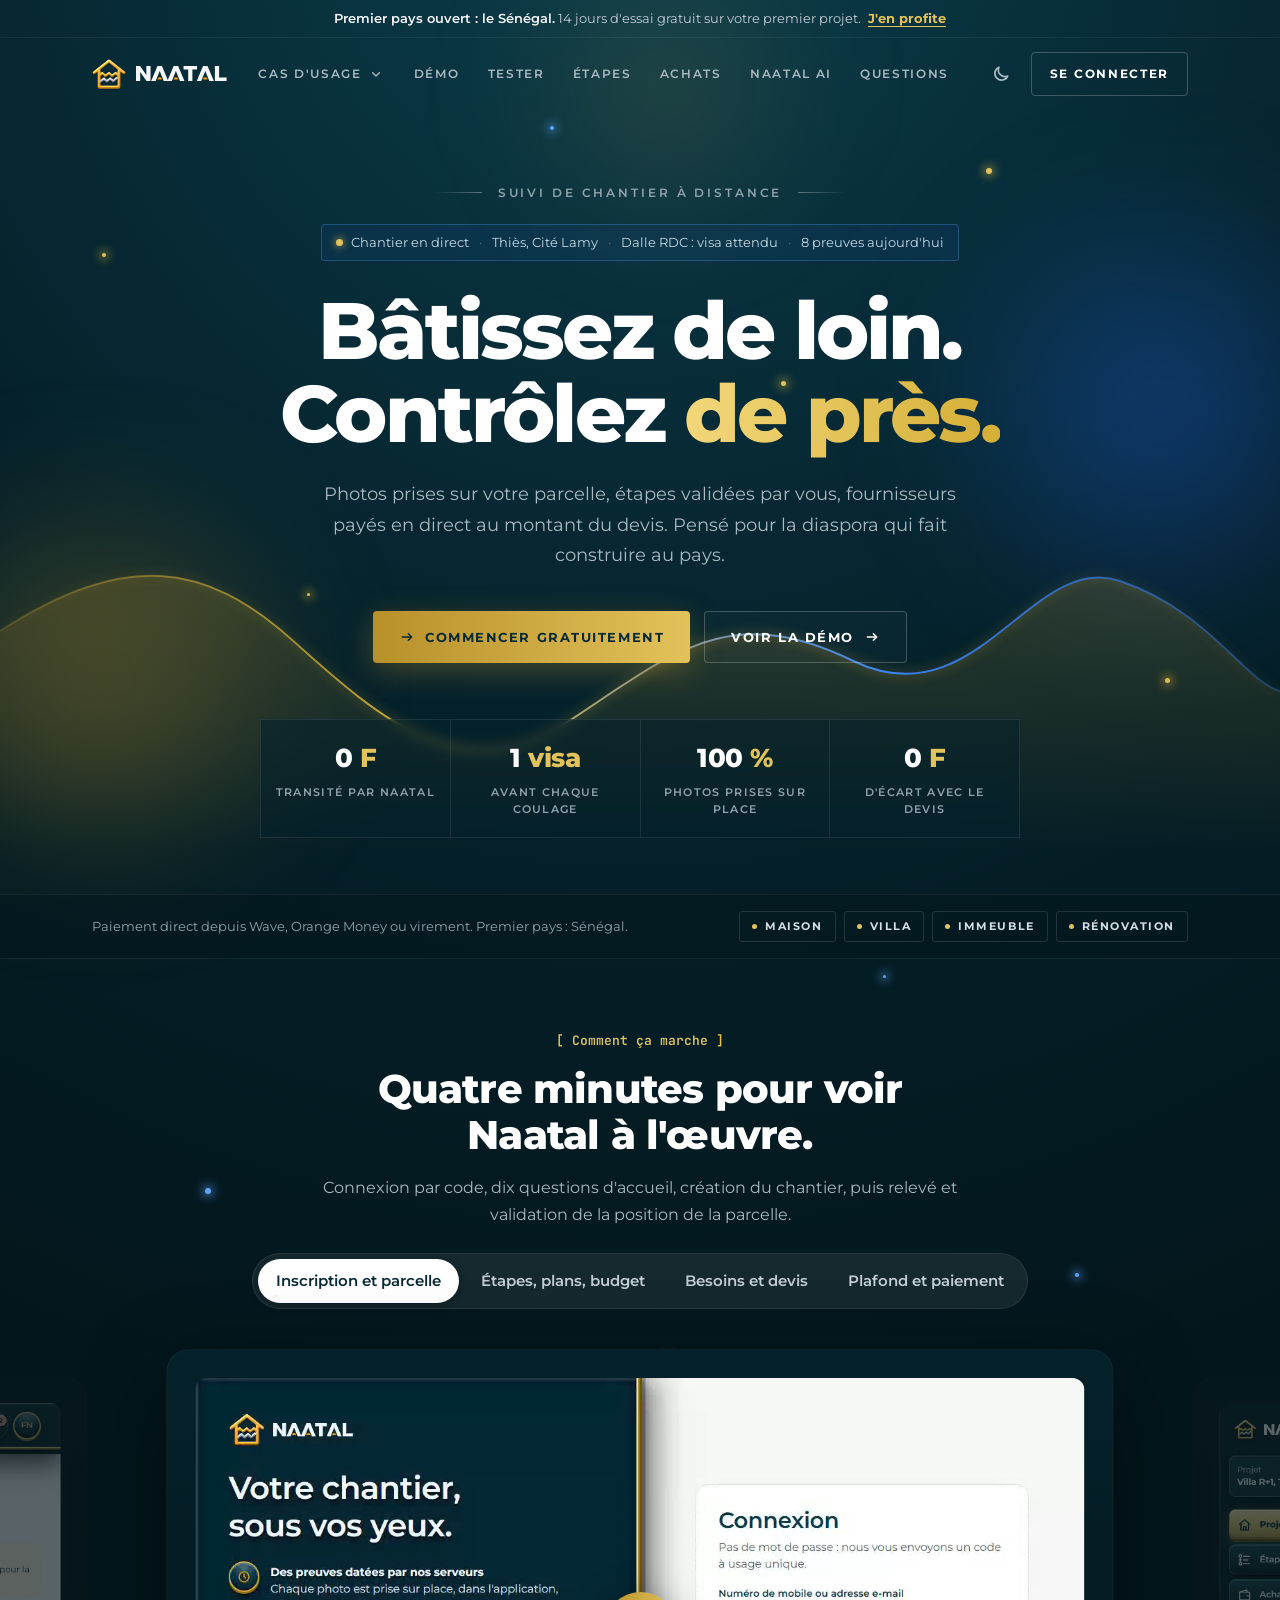
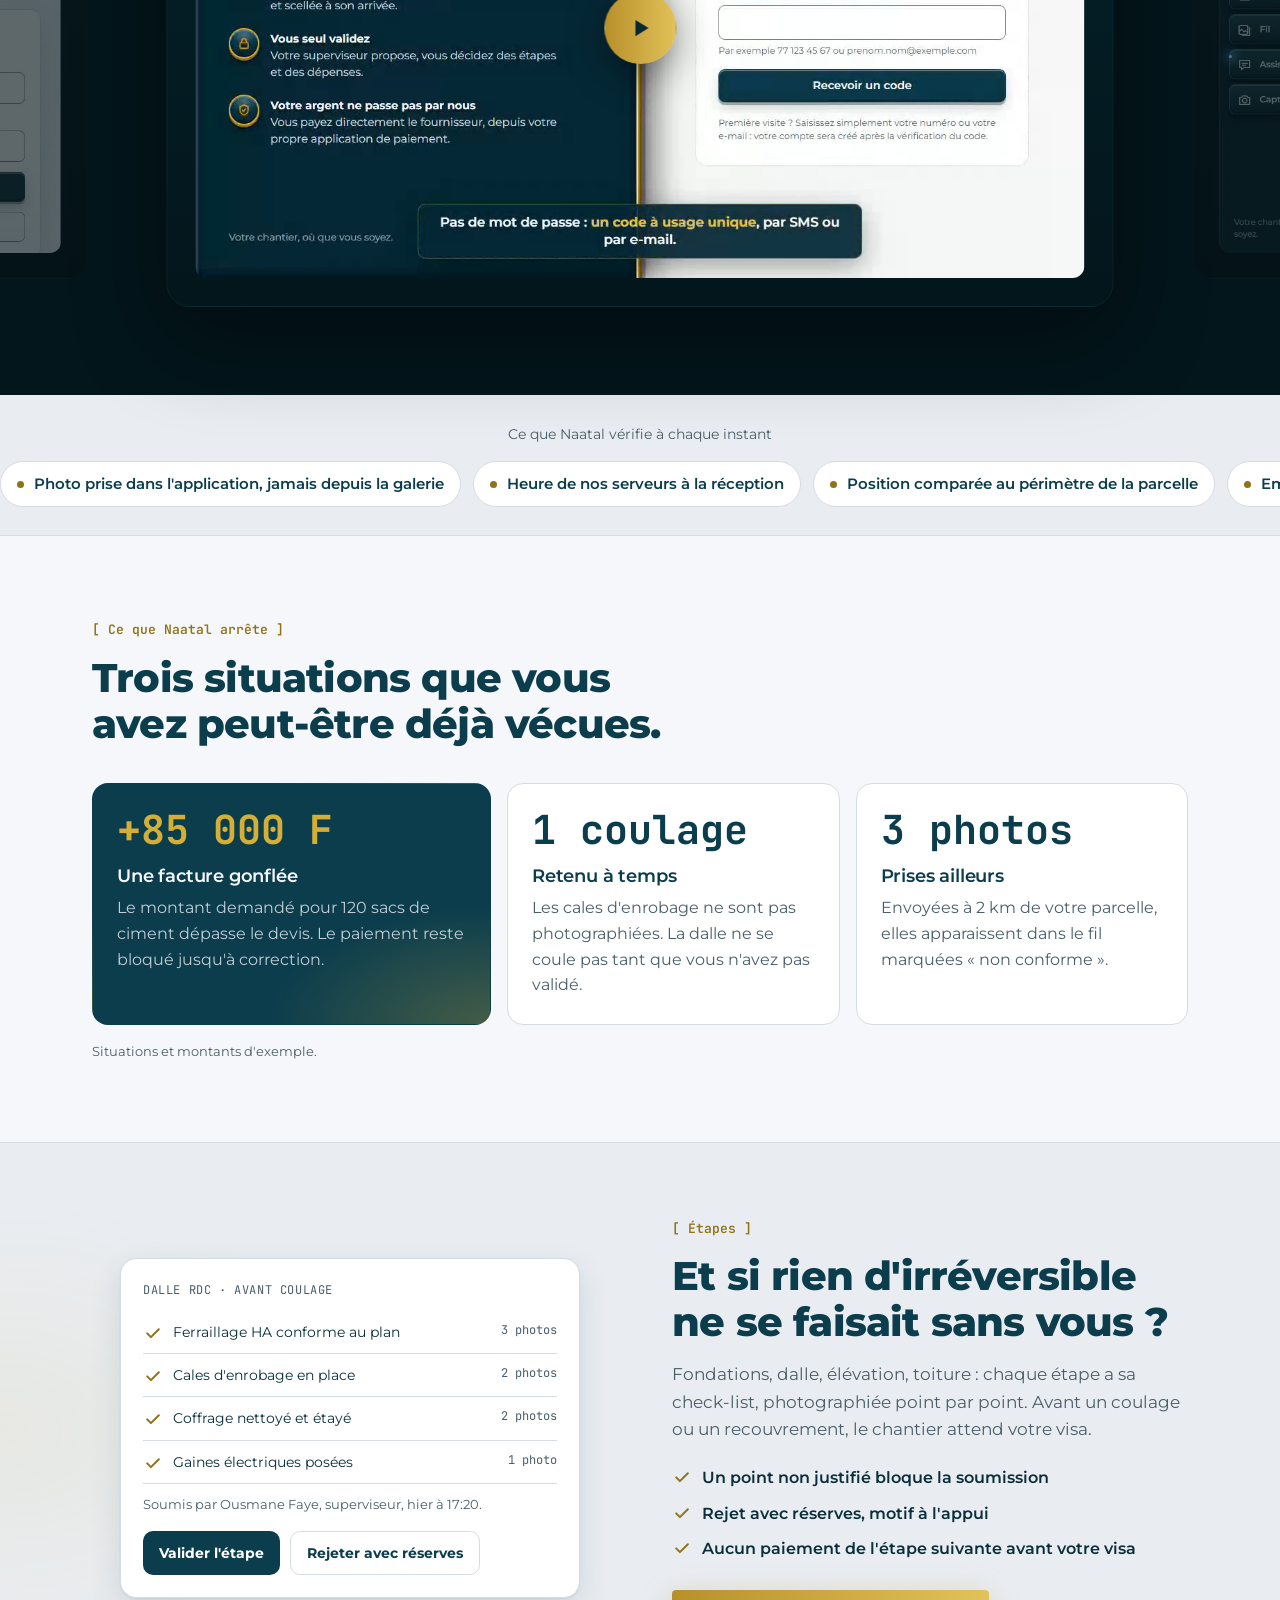
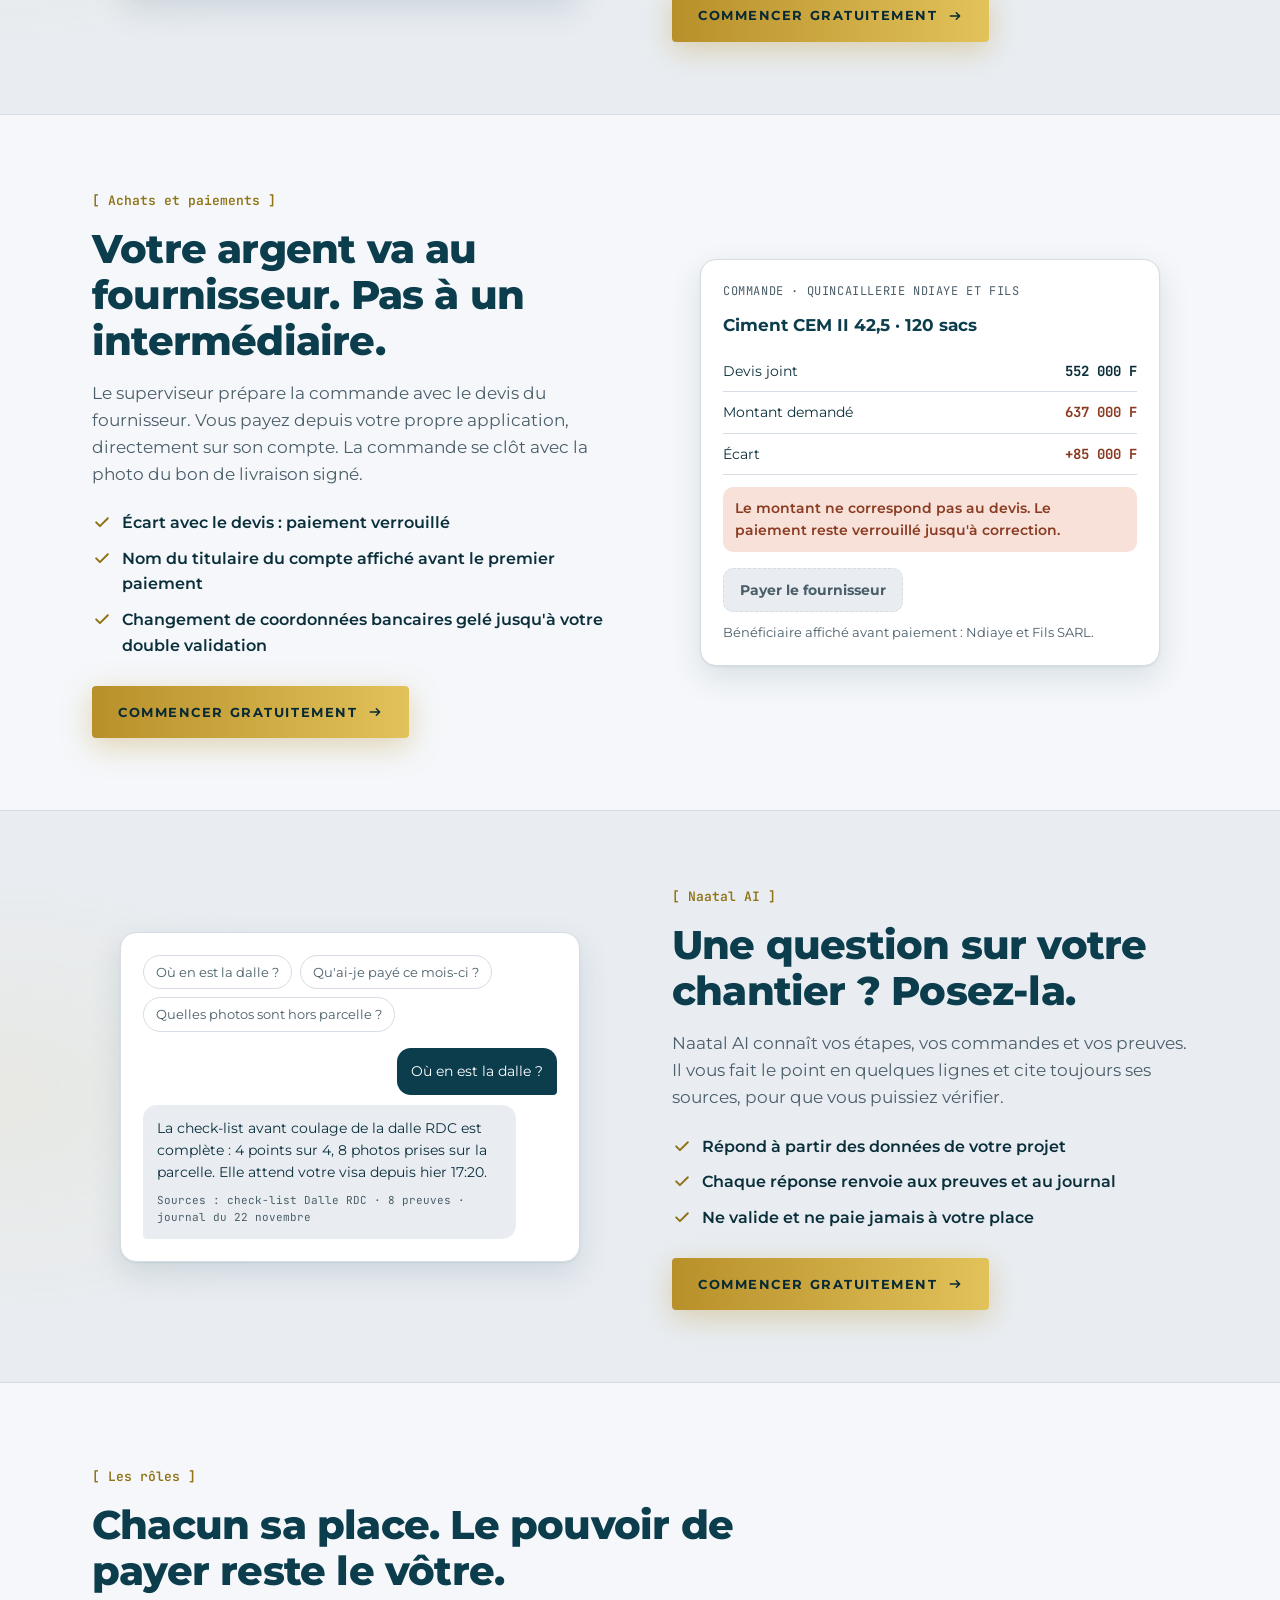
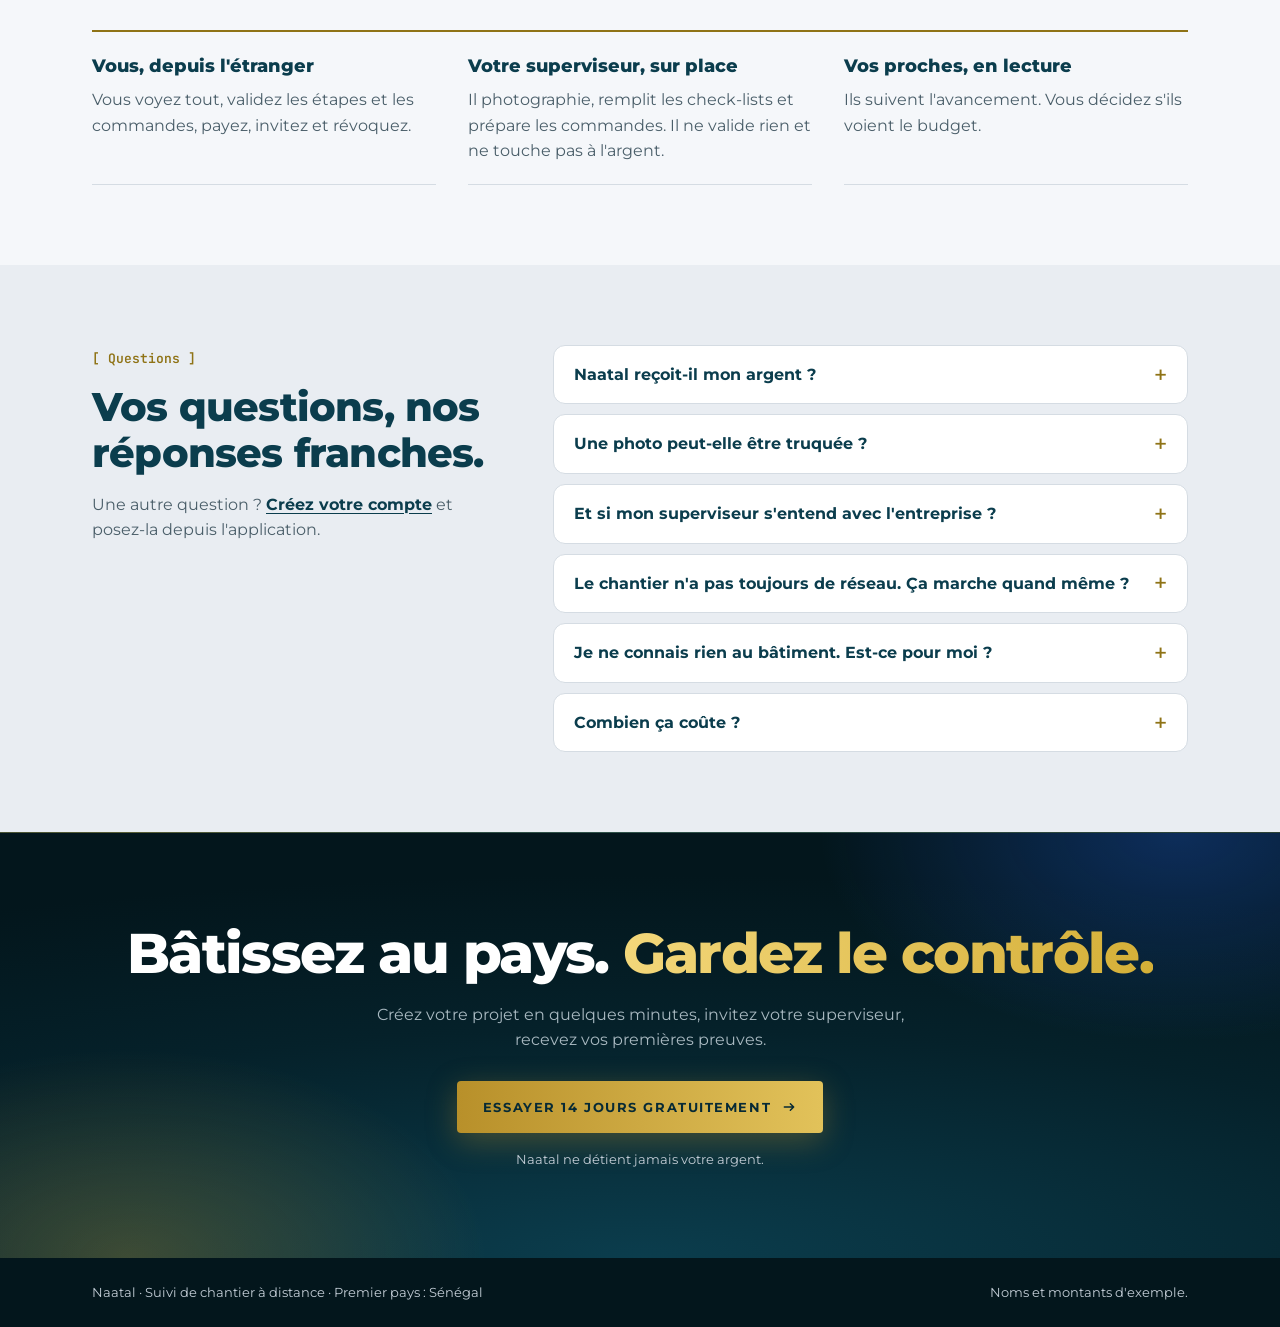
==== commit c7eebcc5: "style(page-test): relief 3D sur le cadre final et le code du test" ====
--- a/index.html
+++ b/index.html
@@ -10,11 +10,11 @@
 <script>
 try { var t = localStorage.getItem("naatal-theme"); if (t === "dark" || t === "light") document.documentElement.dataset.theme = t; } catch (e) {}
 </script>
-<link rel="stylesheet" href="styles.css?v=mwwrwr95">
+<link rel="stylesheet" href="styles.css?v=mwwrz6e2">
 </head>
 <body>
 <div class="__variable_4a860e"><div class="decouvrir teinte-or"><p class="d-annonce"><span>Premier pays ouvert : le Sénégal.</span> 14 jours d'essai gratuit sur votre premier projet.<!-- --> <a href="/connexion">J'en profite</a></p><header class="d-entete"><div class="d-wrap"><a class="d-marque" href="#contenu" aria-label="Naatal, retour en haut"><svg class="marque" width="34" height="34" viewBox="13 -8 390 400" role="img" aria-label="Naatal"><defs><linearGradient id="decouvrir-marque-or" x1="0" y1="20" x2="0" y2="370" gradientUnits="userSpaceOnUse"><stop offset="0" stop-color="#FFC24A"></stop><stop offset=".55" stop-color="#F8A61E"></stop><stop offset="1" stop-color="#EE920B"></stop></linearGradient><linearGradient id="decouvrir-marque-argent" x1="0" y1="240" x2="0" y2="310" gradientUnits="userSpaceOnUse"><stop offset="0" stop-color="#C3CAD1"></stop><stop offset="1" stop-color="#8C98A3"></stop></linearGradient><filter id="decouvrir-marque-biseau" x="-10%" y="-10%" width="120%" height="120%" color-interpolation-filters="sRGB"><feGaussianBlur in="SourceAlpha" stdDeviation="5" result="flou"></feGaussianBlur><feSpecularLighting in="flou" surfaceScale="5" specularConstant="1" specularExponent="18" lighting-color="#FFF6DD" result="reflet"><feDistantLight azimuth="250" elevation="48"></feDistantLight></feSpecularLighting><feComposite in="reflet" in2="SourceAlpha" operator="in" result="refletDedans"></feComposite><feDiffuseLighting in="flou" surfaceScale="5" diffuseConstant="1.1" lighting-color="#FFFFFF" result="ombrage"><feDistantLight azimuth="250" elevation="55"></feDistantLight></feDiffuseLighting><feComposite in="SourceGraphic" in2="ombrage" operator="arithmetic" k1="1" k2="0" k3="0" k4="0" result="modele"></feComposite><feComposite in="modele" in2="SourceAlpha" operator="in" result="modeleDedans"></feComposite><feComposite in="modeleDedans" in2="refletDedans" operator="arithmetic" k1="0" k2="1" k3="0.38" k4="0"></feComposite></filter><filter id="decouvrir-marque-ombre" x="-20%" y="-20%" width="140%" height="150%"><feDropShadow dx="0" dy="10" stdDeviation="9" flood-color="#000000" flood-opacity="0.38"></feDropShadow></filter></defs><g filter="url(#decouvrir-marque-ombre)"><g fill="none" stroke-linecap="round" stroke-linejoin="round" filter="url(#decouvrir-marque-biseau)"><path d="M34 178 209 40l175 138" stroke="url(#decouvrir-marque-or)" stroke-width="38"></path><path d="M92 152v194h234V152" stroke="url(#decouvrir-marque-or)" stroke-width="38"></path><path d="M92 218l38-36 38 34 40-34 38 34 40-34 38 34" stroke="url(#decouvrir-marque-or)" stroke-width="30"></path><path d="m112 282 36-34 36 32 38-34 36 32 40-38" stroke="url(#decouvrir-marque-argent)" stroke-width="30"></path></g></g></svg><svg class="logotype" height="15" width="90.6" viewBox="0 0 604 100" role="img" aria-label="Naatal"><g fill="currentColor"><path d="M0 100V0h27l42 60V0h28v100H70L28 40v60z"></path><path transform="translate(101 0)" d="M0 100 42 0h30l42 100H84L57 33 30 100z"></path><path transform="translate(209 0)" d="M0 100 42 0h30l42 100H84L57 33 30 100z"></path><path transform="translate(405 0)" d="M0 100 42 0h30l42 100H84L57 33 30 100z"></path><path transform="translate(317 0)" d="M0 0h90v24H59v76H31V24H0z"></path><path transform="translate(526 0)" d="M0 0h28v76h50v24H0z"></path></g><g fill="var(--brand-orange)"><path transform="translate(101 0)" d="M42 90a15 15 0 0 1 30 0z"></path><path transform="translate(209 0)" d="M42 90a15 15 0 0 1 30 0z"></path><path transform="translate(405 0)" d="M42 90a15 15 0 0 1 30 0z"></path></g></svg></a><nav class="d-nav-centre" aria-label="Sections"><div class="d-cas-menu"><button type="button" class="d-cas-declencheur" aria-expanded="false" aria-controls="_R_qclritqlb_">Cas d'usage<svg viewBox="0 0 24 24" aria-hidden="true"><path d="m7 10 5 5 5-5" fill="none" stroke="currentColor" stroke-width="2" stroke-linecap="round"></path></svg></button><div class="d-cas-panneau" id="_R_qclritqlb_" hidden=""><ul><li><a href="proprietaire.html"><span class="d-cas-picto" aria-hidden="true"><svg viewBox="0 0 24 24" fill="none" stroke="currentColor" stroke-width="1.7" stroke-linecap="round" stroke-linejoin="round"><path d="M4 11.5 12 5l8 6.5"></path><path d="M6.5 10v9h11v-9"></path><path d="M10.5 19v-4.5h3V19"></path></svg></span><span><strong>Pour les propriétaires</strong><span>Voir, vérifier et payer votre chantier depuis l'étranger.</span></span></a></li><li><a href="superviseur-proche.html"><span class="d-cas-picto" aria-hidden="true"><svg viewBox="0 0 24 24" fill="none" stroke="currentColor" stroke-width="1.7" stroke-linecap="round" stroke-linejoin="round"><circle cx="9" cy="8.5" r="2.6"></circle><circle cx="16" cy="9.5" r="2.1"></circle><path d="M4.5 18.5c.6-3 2.4-4.6 4.5-4.6s3.9 1.6 4.5 4.6"></path><path d="M14 14.2c.6-.3 1.3-.5 2-.5 1.8 0 3.1 1.4 3.6 3.8"></path></svg></span><span><strong>Pour les superviseurs proches</strong><span>Suivre le chantier d'un parent, avec une charte claire.</span></span></a></li><li><a href="superviseur-professionnel.html"><span class="d-cas-picto" aria-hidden="true"><svg viewBox="0 0 24 24" fill="none" stroke="currentColor" stroke-width="1.7" stroke-linecap="round" stroke-linejoin="round"><path d="M5 15h14"></path><path d="M6.5 15a5.5 5.5 0 0 1 11 0"></path><path d="M12 9.5V7"></path><path d="M4.5 17.5h15"></path></svg></span><span><strong>Pour les superviseurs professionnels</strong><span>Proposer vos honoraires, signer un contrat, être payé.</span></span></a></li><li><a href="invite.html"><span class="d-cas-picto" aria-hidden="true"><svg viewBox="0 0 24 24" fill="none" stroke="currentColor" stroke-width="1.7" stroke-linecap="round" stroke-linejoin="round"><path d="M3.5 12s3-5.5 8.5-5.5 8.5 5.5 8.5 5.5-3 5.5-8.5 5.5S3.5 12 3.5 12Z"></path><circle cx="12" cy="12" r="2.4"></circle></svg></span><span><strong>Pour les invités</strong><span>Suivre le chantier de la famille, en lecture seule.</span></span></a></li><li><a href="demande-de-devis.html"><span class="d-cas-picto" aria-hidden="true"><svg viewBox="0 0 24 24" fill="none" stroke="currentColor" stroke-width="1.7" stroke-linecap="round" stroke-linejoin="round"><path d="M7 4.5h7.5L18 8v11.5H7z"></path><path d="M14 4.5V8h4"></path><path d="M9.5 12h6M9.5 15h6"></path></svg></span><span><strong>Demande de devis</strong><span>Recevoir des devis comparables, sans montrer votre budget.</span></span></a></li><li><a href="controles-anti-fraude.html"><span class="d-cas-picto" aria-hidden="true"><svg viewBox="0 0 24 24" fill="none" stroke="currentColor" stroke-width="1.7" stroke-linecap="round" stroke-linejoin="round"><path d="M12 3.5 5.5 6v5.5c0 4.2 2.8 7.6 6.5 9 3.7-1.4 6.5-4.8 6.5-9V6z"></path><path d="m9 12 2.2 2.2L15.5 10"></path></svg></span><span><strong>Contrôles anti-fraude</strong><span>Ce que Naatal signale et bloque avant que l'argent ne parte.</span></span></a></li></ul></div></div><a href="#comment">Démo</a><a href="test.html">Tester</a><a href="#etapes">Étapes</a><a href="#achats">Achats</a><a href="#assistant">Naatal AI</a><a href="#questions">Questions</a></nav><div class="d-nav-droite"><div class="d-cas-mobile"><div class="d-cas-menu"><button type="button" class="d-cas-declencheur" aria-expanded="false" aria-controls="_R_uclritqlb_">Cas d'usage<svg viewBox="0 0 24 24" aria-hidden="true"><path d="m7 10 5 5 5-5" fill="none" stroke="currentColor" stroke-width="2" stroke-linecap="round"></path></svg></button><div class="d-cas-panneau" id="_R_uclritqlb_" hidden=""><ul><li><a href="proprietaire.html"><span class="d-cas-picto" aria-hidden="true"><svg viewBox="0 0 24 24" fill="none" stroke="currentColor" stroke-width="1.7" stroke-linecap="round" stroke-linejoin="round"><path d="M4 11.5 12 5l8 6.5"></path><path d="M6.5 10v9h11v-9"></path><path d="M10.5 19v-4.5h3V19"></path></svg></span><span><strong>Pour les propriétaires</strong><span>Voir, vérifier et payer votre chantier depuis l'étranger.</span></span></a></li><li><a href="superviseur-proche.html"><span class="d-cas-picto" aria-hidden="true"><svg viewBox="0 0 24 24" fill="none" stroke="currentColor" stroke-width="1.7" stroke-linecap="round" stroke-linejoin="round"><circle cx="9" cy="8.5" r="2.6"></circle><circle cx="16" cy="9.5" r="2.1"></circle><path d="M4.5 18.5c.6-3 2.4-4.6 4.5-4.6s3.9 1.6 4.5 4.6"></path><path d="M14 14.2c.6-.3 1.3-.5 2-.5 1.8 0 3.1 1.4 3.6 3.8"></path></svg></span><span><strong>Pour les superviseurs proches</strong><span>Suivre le chantier d'un parent, avec une charte claire.</span></span></a></li><li><a href="superviseur-professionnel.html"><span class="d-cas-picto" aria-hidden="true"><svg viewBox="0 0 24 24" fill="none" stroke="currentColor" stroke-width="1.7" stroke-linecap="round" stroke-linejoin="round"><path d="M5 15h14"></path><path d="M6.5 15a5.5 5.5 0 0 1 11 0"></path><path d="M12 9.5V7"></path><path d="M4.5 17.5h15"></path></svg></span><span><strong>Pour les superviseurs professionnels</strong><span>Proposer vos honoraires, signer un contrat, être payé.</span></span></a></li><li><a href="invite.html"><span class="d-cas-picto" aria-hidden="true"><svg viewBox="0 0 24 24" fill="none" stroke="currentColor" stroke-width="1.7" stroke-linecap="round" stroke-linejoin="round"><path d="M3.5 12s3-5.5 8.5-5.5 8.5 5.5 8.5 5.5-3 5.5-8.5 5.5S3.5 12 3.5 12Z"></path><circle cx="12" cy="12" r="2.4"></circle></svg></span><span><strong>Pour les invités</strong><span>Suivre le chantier de la famille, en lecture seule.</span></span></a></li><li><a href="demande-de-devis.html"><span class="d-cas-picto" aria-hidden="true"><svg viewBox="0 0 24 24" fill="none" stroke="currentColor" stroke-width="1.7" stroke-linecap="round" stroke-linejoin="round"><path d="M7 4.5h7.5L18 8v11.5H7z"></path><path d="M14 4.5V8h4"></path><path d="M9.5 12h6M9.5 15h6"></path></svg></span><span><strong>Demande de devis</strong><span>Recevoir des devis comparables, sans montrer votre budget.</span></span></a></li><li><a href="controles-anti-fraude.html"><span class="d-cas-picto" aria-hidden="true"><svg viewBox="0 0 24 24" fill="none" stroke="currentColor" stroke-width="1.7" stroke-linecap="round" stroke-linejoin="round"><path d="M12 3.5 5.5 6v5.5c0 4.2 2.8 7.6 6.5 9 3.7-1.4 6.5-4.8 6.5-9V6z"></path><path d="m9 12 2.2 2.2L15.5 10"></path></svg></span><span><strong>Contrôles anti-fraude</strong><span>Ce que Naatal signale et bloque avant que l'argent ne parte.</span></span></a></li></ul></div></div></div><button class="bouton-icone" type="button" aria-label="Passer en mode sombre" aria-pressed="false"><svg class="moon" viewBox="0 0 24 24" fill="none" stroke="currentColor" stroke-width="2" stroke-linecap="round" stroke-linejoin="round" aria-hidden="true"><path d="M20 14.5A8 8 0 0 1 9.5 4a8 8 0 1 0 10.5 10.5z"></path></svg><svg class="sun" viewBox="0 0 24 24" fill="none" stroke="currentColor" stroke-width="2" stroke-linecap="round" stroke-linejoin="round" aria-hidden="true"><circle cx="12" cy="12" r="4"></circle><path d="M12 2v2m0 16v2M4.9 4.9l1.4 1.4m11.4 11.4 1.4 1.4M2 12h2m16 0h2M4.9 19.1l1.4-1.4M17.7 6.3l1.4-1.4"></path></svg></button><a class="d-connexion" href="/connexion">Se connecter</a></div></div></header><main id="contenu"><section class="d-hero" aria-labelledby="hero-titre"><div class="d-hero-decor" aria-hidden="true"><span class="d-halo h1"></span><span class="d-halo h2"></span><span class="d-halo h3"></span><span class="d-particule vert" style="left:8%;top:18%;width:4px;height:4px;animation-delay:0s"></span><span class="d-particule bleu" style="left:16%;top:62%;width:6px;height:6px;animation-delay:2.1s"></span><span class="d-particule vert" style="left:24%;top:34%;width:3px;height:3px;animation-delay:4.3s"></span><span class="d-particule vert" style="left:31%;top:80%;width:5px;height:5px;animation-delay:1.2s"></span><span class="d-particule bleu" style="left:43%;top:12%;width:4px;height:4px;animation-delay:3.4s"></span><span class="d-particule vert" style="left:52%;top:70%;width:3px;height:3px;animation-delay:5.1s"></span><span class="d-particule vert" style="left:61%;top:24%;width:5px;height:5px;animation-delay:0.8s"></span><span class="d-particule bleu" style="left:69%;top:52%;width:3px;height:3px;animation-delay:2.7s"></span><span class="d-particule vert" style="left:77%;top:14%;width:6px;height:6px;animation-delay:4.8s"></span><span class="d-particule bleu" style="left:84%;top:66%;width:4px;height:4px;animation-delay:1.6s"></span><span class="d-particule vert" style="left:91%;top:38%;width:5px;height:5px;animation-delay:3.9s"></span><span class="d-particule bleu" style="left:96%;top:84%;width:3px;height:3px;animation-delay:0.4s"></span><svg class="d-vague" viewBox="0 0 1440 360" preserveAspectRatio="none"><defs><linearGradient id="d-vague-trait" x1="0" x2="1" y1="0" y2="0"><stop class="d-stop-debut" offset="0" stop-opacity="0.2"></stop><stop class="d-stop-debut" offset="0.35"></stop><stop offset="0.7" stop-color="#3b82f6"></stop><stop offset="1" stop-color="#3b82f6" stop-opacity="0.3"></stop></linearGradient><linearGradient id="d-vague-fond" x1="0" x2="0" y1="0" y2="1"><stop class="d-stop-fond" offset="0" stop-opacity="0.22"></stop><stop class="d-stop-fond" offset="1" stop-opacity="0"></stop></linearGradient></defs><path class="d-vague-aire" d="M0 140 C 140 60, 230 70, 330 150 S 520 300, 640 230 S 820 110, 960 170 S 1160 60, 1260 90 S 1400 190, 1440 200 L 1440 360 L 0 360 Z" fill="url(#d-vague-fond)"></path><path class="d-vague-ligne" d="M0 140 C 140 60, 230 70, 330 150 S 520 300, 640 230 S 820 110, 960 170 S 1160 60, 1260 90 S 1400 190, 1440 200" fill="none" stroke="url(#d-vague-trait)" stroke-width="2"></path><path class="d-vague-eclat" d="M0 140 C 140 60, 230 70, 330 150 S 520 300, 640 230 S 820 110, 960 170 S 1160 60, 1260 90 S 1400 190, 1440 200" fill="none" pathLength="1000"></path></svg></div><div class="d-wrap d-hero-contenu"><p class="d-surtitre">Suivi de chantier à distance</p><p class="d-direct"><span class="d-direct-point">Chantier en direct</span><span>Thiès, Cité Lamy</span><span>Dalle RDC : visa attendu</span><span>8 preuves aujourd'hui</span></p><h1 id="hero-titre">Bâtissez de loin.<br/>Contrôlez <em>de près.</em></h1><p class="d-sous-titre">Photos prises sur votre parcelle, étapes validées par vous, fournisseurs payés en direct au montant du devis. Pensé pour la diaspora qui fait construire au pays.</p><div class="d-hero-cta"><a class="d-bouton-degrade" href="/connexion"><svg viewBox="0 0 24 24" fill="none" stroke="currentColor" stroke-width="2.2" stroke-linecap="round" stroke-linejoin="round" aria-hidden="true"><path d="M5 12h14m-5-5 5 5-5 5"></path></svg>Commencer gratuitement</a><a class="d-bouton-contour" href="#comment">Voir la démo<svg viewBox="0 0 24 24" fill="none" stroke="currentColor" stroke-width="2.2" stroke-linecap="round" stroke-linejoin="round" aria-hidden="true"><path d="M5 12h14m-5-5 5 5-5 5"></path></svg></a></div><ul class="d-chiffres"><li><b>0<i> F</i></b><span>Transité par Naatal</span></li><li><b>1<i> visa</i></b><span>Avant chaque coulage</span></li><li><b>100<i> %</i></b><span>Photos prises sur place</span></li><li><b>0<i> F</i></b><span>D'écart avec le devis</span></li></ul></div><div class="d-hero-pied"><div class="d-wrap"><p>Paiement direct depuis Wave, Orange Money ou virement. Premier pays : Sénégal.</p><ul><li>Maison</li><li>Villa</li><li>Immeuble</li><li>Rénovation</li></ul></div></div><div class="d-hero-films" id="comment"><div class="d-films"><div class="d-wrap d-films-tete"><span class="d-films-pastille">[ Comment ça marche ]</span><h2 id="films-titre">Quatre minutes pour voir Naatal à l'œuvre.</h2><p class="d-films-resume" aria-live="polite">Connexion par code, dix questions d'accueil, création du chantier, puis relevé et validation de la position de la parcelle.</p><div class="d-films-onglets" role="group" aria-label="Choisir une démonstration"><button type="button" aria-pressed="true">Inscription et parcelle<i class="d-films-progres" style="transform:scaleX(0)" aria-hidden="true"></i></button><button type="button" aria-pressed="false">Étapes, plans, budget<i class="d-films-progres" style="transform:scaleX(0)" aria-hidden="true"></i></button><button type="button" aria-pressed="false">Besoins et devis<i class="d-films-progres" style="transform:scaleX(0)" aria-hidden="true"></i></button><button type="button" aria-pressed="false">Plafond et paiement<i class="d-films-progres" style="transform:scaleX(0)" aria-hidden="true"></i></button></div></div><div class="d-films-piste"><div class="d-films-diapo d-films-gabarit" aria-hidden="true"><div class="d-films-image"></div></div><div class="d-films-diapo active" style="--place:0" aria-hidden="false"><div class="d-films-image"><video src="demonstrations/01-inscription-et-parcelle.webm" poster="demonstrations/01-inscription-et-parcelle.webp" muted="" playsInline="" preload="metadata" aria-label="Démonstration 1 sur 4 : Inscription et parcelle. Connexion par code, dix questions d'accueil, création du chantier, puis relevé et validation de la position de la parcelle."></video><button type="button" class="d-films-commande" aria-label="Lire la démonstration"><svg viewBox="0 0 24 24" aria-hidden="true"><path d="M8 5.5v13l10.5-6.5z" fill="currentColor"></path></svg></button></div></div><div class="d-films-diapo" style="--place:1" aria-hidden="true"><div class="d-films-image"><img src="demonstrations/02-etapes-plans-budget.webp" alt="" loading="lazy" draggable="false"/></div></div><div class="d-films-diapo hors-champ" style="--place:2" aria-hidden="true"><div class="d-films-image"><img src="demonstrations/03-besoins-et-demandes-de-devis.webp" alt="" loading="lazy" draggable="false"/></div></div><div class="d-films-diapo" style="--place:-1" aria-hidden="true"><div class="d-films-image"><img src="demonstrations/04-devis-plafond-paiement.webp" alt="" loading="lazy" draggable="false"/></div></div></div></div></div></section><section class="d-defile" aria-label="Contrôles appliqués par Naatal"><p class="d-defile-titre">Ce que Naatal vérifie à chaque instant</p><div class="d-defile-piste"><ul><li>Photo prise dans l'application, jamais depuis la galerie</li><li>Heure de nos serveurs à la réception</li><li>Position comparée au périmètre de la parcelle</li><li>Empreinte de chaque fichier vérifiée</li><li>Check-list photographiée avant chaque coulage</li><li>Commande rapprochée du devis au franc près</li><li>Titulaire du compte affiché avant le premier paiement</li><li>Bon de livraison signé, photographié sur place</li><li>Journal scellé : une retouche se détecte</li></ul><ul aria-hidden="true"><li>Photo prise dans l'application, jamais depuis la galerie</li><li>Heure de nos serveurs à la réception</li><li>Position comparée au périmètre de la parcelle</li><li>Empreinte de chaque fichier vérifiée</li><li>Check-list photographiée avant chaque coulage</li><li>Commande rapprochée du devis au franc près</li><li>Titulaire du compte affiché avant le premier paiement</li><li>Bon de livraison signé, photographié sur place</li><li>Journal scellé : une retouche se détecte</li></ul></div></section><section class="d-cas" aria-labelledby="cas-titre"><div class="d-wrap"><span class="d-pastille">[ Ce que Naatal arrête ]</span><h2 id="cas-titre">Trois situations que vous avez peut-être déjà vécues.</h2><div class="d-cas-grille"><article><b class="d-gros">+85 000 F</b><h3>Une facture gonflée</h3><p>Le montant demandé pour 120 sacs de ciment dépasse le devis. Le paiement reste bloqué jusqu'à correction.</p></article><article><b class="d-gros">1 coulage</b><h3>Retenu à temps</h3><p>Les cales d'enrobage ne sont pas photographiées. La dalle ne se coule pas tant que vous n'avez pas validé.</p></article><article><b class="d-gros">3 photos</b><h3>Prises ailleurs</h3><p>Envoyées à 2 km de votre parcelle, elles apparaissent dans le fil marquées « non conforme ».</p></article></div><p class="d-mention">Situations et montants d'exemple.</p></div></section><section class="d-module inverse" id="etapes" aria-labelledby="etapes-titre"><div class="d-wrap d-module-grille"><div class="d-module-texte"><span class="d-pastille">[ <!-- -->Étapes<!-- --> ]</span><h2 id="etapes-titre">Et si rien d'irréversible ne se faisait sans vous ?</h2><p>Fondations, dalle, élévation, toiture : chaque étape a sa check-list, photographiée point par point. Avant un coulage ou un recouvrement, le chantier attend votre visa.</p><ul class="d-points"><li><svg viewBox="0 0 24 24" fill="none" stroke="currentColor" stroke-width="2.4" stroke-linecap="round" stroke-linejoin="round" aria-hidden="true"><path d="m5 12.5 4.5 4.5L19 7.5"></path></svg>Un point non justifié bloque la soumission</li><li><svg viewBox="0 0 24 24" fill="none" stroke="currentColor" stroke-width="2.4" stroke-linecap="round" stroke-linejoin="round" aria-hidden="true"><path d="m5 12.5 4.5 4.5L19 7.5"></path></svg>Rejet avec réserves, motif à l'appui</li><li><svg viewBox="0 0 24 24" fill="none" stroke="currentColor" stroke-width="2.4" stroke-linecap="round" stroke-linejoin="round" aria-hidden="true"><path d="m5 12.5 4.5 4.5L19 7.5"></path></svg>Aucun paiement de l'étape suivante avant votre visa</li></ul><a class="d-cta" href="/connexion">Commencer gratuitement<svg viewBox="0 0 24 24" fill="none" stroke="currentColor" stroke-width="2.2" stroke-linecap="round" stroke-linejoin="round" aria-hidden="true"><path d="M5 12h14m-5-5 5 5-5 5"></path></svg></a></div><div class="d-module-visuel"><div class="d-ecran d-carte-seule" role="img" aria-label="Check-list avant coulage de la dalle du rez-de-chaussée : quatre points photographiés, le propriétaire peut valider ou rejeter avec réserves."><p class="d-etiquette">Dalle RDC · avant coulage</p><ul class="d-checklist"><li><svg viewBox="0 0 24 24" fill="none" stroke="currentColor" stroke-width="2.4" stroke-linecap="round" stroke-linejoin="round" aria-hidden="true"><path d="m5 12.5 4.5 4.5L19 7.5"></path></svg>Ferraillage HA conforme au plan<span>3 photos</span></li><li><svg viewBox="0 0 24 24" fill="none" stroke="currentColor" stroke-width="2.4" stroke-linecap="round" stroke-linejoin="round" aria-hidden="true"><path d="m5 12.5 4.5 4.5L19 7.5"></path></svg>Cales d'enrobage en place<span>2 photos</span></li><li><svg viewBox="0 0 24 24" fill="none" stroke="currentColor" stroke-width="2.4" stroke-linecap="round" stroke-linejoin="round" aria-hidden="true"><path d="m5 12.5 4.5 4.5L19 7.5"></path></svg>Coffrage nettoyé et étayé<span>2 photos</span></li><li><svg viewBox="0 0 24 24" fill="none" stroke="currentColor" stroke-width="2.4" stroke-linecap="round" stroke-linejoin="round" aria-hidden="true"><path d="m5 12.5 4.5 4.5L19 7.5"></path></svg>Gaines électriques posées<span>1 photo</span></li></ul><p class="d-note">Soumis par Ousmane Faye, superviseur, hier à 17:20.</p><div class="d-actions"><span class="d-bouton-plein">Valider l'étape</span><span class="d-bouton-trait">Rejeter avec réserves</span></div></div></div></div></section><section class="d-module" id="achats" aria-labelledby="achats-titre"><div class="d-wrap d-module-grille"><div class="d-module-texte"><span class="d-pastille">[ <!-- -->Achats et paiements<!-- --> ]</span><h2 id="achats-titre">Votre argent va au fournisseur. Pas à un intermédiaire.</h2><p>Le superviseur prépare la commande avec le devis du fournisseur. Vous payez depuis votre propre application, directement sur son compte. La commande se clôt avec la photo du bon de livraison signé.</p><ul class="d-points"><li><svg viewBox="0 0 24 24" fill="none" stroke="currentColor" stroke-width="2.4" stroke-linecap="round" stroke-linejoin="round" aria-hidden="true"><path d="m5 12.5 4.5 4.5L19 7.5"></path></svg>Écart avec le devis : paiement verrouillé</li><li><svg viewBox="0 0 24 24" fill="none" stroke="currentColor" stroke-width="2.4" stroke-linecap="round" stroke-linejoin="round" aria-hidden="true"><path d="m5 12.5 4.5 4.5L19 7.5"></path></svg>Nom du titulaire du compte affiché avant le premier paiement</li><li><svg viewBox="0 0 24 24" fill="none" stroke="currentColor" stroke-width="2.4" stroke-linecap="round" stroke-linejoin="round" aria-hidden="true"><path d="m5 12.5 4.5 4.5L19 7.5"></path></svg>Changement de coordonnées bancaires gelé jusqu'à votre double validation</li></ul><a class="d-cta" href="/connexion">Commencer gratuitement<svg viewBox="0 0 24 24" fill="none" stroke="currentColor" stroke-width="2.2" stroke-linecap="round" stroke-linejoin="round" aria-hidden="true"><path d="M5 12h14m-5-5 5 5-5 5"></path></svg></a></div><div class="d-module-visuel"><div class="d-ecran d-carte-seule" role="img" aria-label="Commande de ciment : devis de 552 000 F, montant demandé 637 000 F, écart de 85 000 F, paiement verrouillé tant que le montant ne correspond pas au devis."><p class="d-etiquette">Commande · Quincaillerie Ndiaye et Fils</p><p class="d-article">Ciment CEM II 42,5 · 120 sacs</p><dl class="d-comparaison"><div><dt>Devis joint</dt><dd>552 000 F</dd></div><div class="ko"><dt>Montant demandé</dt><dd>637 000 F</dd></div><div class="ko"><dt>Écart</dt><dd>+85 000 F</dd></div></dl><p class="d-alerte-texte">Le montant ne correspond pas au devis. Le paiement reste verrouillé jusqu'à correction.</p><div class="d-actions"><span class="d-bouton-inactif">Payer le fournisseur</span></div><p class="d-note">Bénéficiaire affiché avant paiement : Ndiaye et Fils SARL.</p></div></div></div></section><section class="d-module inverse" id="assistant" aria-labelledby="assistant-titre"><div class="d-wrap d-module-grille"><div class="d-module-texte"><span class="d-pastille">[ <!-- -->Naatal AI<!-- --> ]</span><h2 id="assistant-titre">Une question sur votre chantier ? Posez-la.</h2><p>Naatal AI connaît vos étapes, vos commandes et vos preuves. Il vous fait le point en quelques lignes et cite toujours ses sources, pour que vous puissiez vérifier.</p><ul class="d-points"><li><svg viewBox="0 0 24 24" fill="none" stroke="currentColor" stroke-width="2.4" stroke-linecap="round" stroke-linejoin="round" aria-hidden="true"><path d="m5 12.5 4.5 4.5L19 7.5"></path></svg>Répond à partir des données de votre projet</li><li><svg viewBox="0 0 24 24" fill="none" stroke="currentColor" stroke-width="2.4" stroke-linecap="round" stroke-linejoin="round" aria-hidden="true"><path d="m5 12.5 4.5 4.5L19 7.5"></path></svg>Chaque réponse renvoie aux preuves et au journal</li><li><svg viewBox="0 0 24 24" fill="none" stroke="currentColor" stroke-width="2.4" stroke-linecap="round" stroke-linejoin="round" aria-hidden="true"><path d="m5 12.5 4.5 4.5L19 7.5"></path></svg>Ne valide et ne paie jamais à votre place</li></ul><a class="d-cta" href="/connexion">Commencer gratuitement<svg viewBox="0 0 24 24" fill="none" stroke="currentColor" stroke-width="2.2" stroke-linecap="round" stroke-linejoin="round" aria-hidden="true"><path d="M5 12h14m-5-5 5 5-5 5"></path></svg></a></div><div class="d-module-visuel"><div class="d-ecran d-carte-seule d-assistant" role="img" aria-label="Échange avec Naatal AI : à la question « Où en est la dalle ? », l'assistant répond avec l'état de la check-list et cite ses sources."><div class="d-suggestions"><span>Où en est la dalle ?</span><span>Qu'ai-je payé ce mois-ci ?</span><span>Quelles photos sont hors parcelle ?</span></div><p class="d-bulle vous">Où en est la dalle ?</p><p class="d-bulle naatal">La check-list avant coulage de la dalle RDC est complète : 4 points sur 4, 8 photos prises sur la parcelle. Elle attend votre visa depuis hier 17:20.<span class="d-sources">Sources : check-list Dalle RDC · 8 preuves · journal du 22 novembre</span></p></div></div></div></section><section class="d-roles" aria-labelledby="roles-titre"><div class="d-wrap"><span class="d-pastille">[ Les rôles ]</span><h2 id="roles-titre">Chacun sa place. Le pouvoir de payer reste le vôtre.</h2><dl class="d-roles-liste"><div><dt>Vous, depuis l'étranger</dt><dd>Vous voyez tout, validez les étapes et les commandes, payez, invitez et révoquez.</dd></div><div><dt>Votre superviseur, sur place</dt><dd>Il photographie, remplit les check-lists et prépare les commandes. Il ne valide rien et ne touche pas à l'argent.</dd></div><div><dt>Vos proches, en lecture</dt><dd>Ils suivent l'avancement. Vous décidez s'ils voient le budget.</dd></div></dl></div></section><section class="d-faq" id="questions" aria-labelledby="faq-titre"><div class="d-wrap d-faq-grille"><div><span class="d-pastille">[ Questions ]</span><h2 id="faq-titre">Vos questions, nos réponses franches.</h2><p>Une autre question ? <a href="/connexion">Créez votre compte</a> et posez-la depuis l'application.</p></div><div class="d-accordeon"><details><summary>Naatal reçoit-il mon argent ?</summary><p>Jamais. Vous payez depuis votre propre application Wave, Orange Money ou par virement, directement sur le compte du fournisseur. Naatal vérifie la commande avant le paiement et enregistre la confirmation du fournisseur après.</p></details><details><summary>Une photo peut-elle être truquée ?</summary><p>Aucune application ne le garantit à 100 %. Naatal applique tous les contrôles possibles : capture dans l'application, heure serveur, position, empreinte du fichier. Chaque preuve affiche son niveau de confiance plutôt qu'un faux « certifié ».</p></details><details><summary>Et si mon superviseur s'entend avec l'entreprise ?</summary><p>La technologie ne supprime pas ce risque, elle le réduit. Le superviseur signe une déclaration de non-conflit d'intérêts, il ne peut ni valider ni payer, et vous pouvez faire passer un bureau de contrôle aux étapes critiques. Vous retirez son accès en un geste.</p></details><details><summary>Le chantier n'a pas toujours de réseau. Ça marche quand même ?</summary><p>Oui. Les photos et les check-lists s'enregistrent sur le téléphone et partent dès que la connexion revient. La preuve indique alors le délai de synchronisation.</p></details><details><summary>Je ne connais rien au bâtiment. Est-ce pour moi ?</summary><p>C'est pour vous. Les étapes sont déjà prêtes pour une maison, une villa ou un immeuble : fondations, dalle, élévation, toiture. Chaque point de contrôle est expliqué simplement, et Naatal AI répond à vos questions sur votre propre chantier.</p></details><details><summary>Combien ça coûte ?</summary><p>L'abonnement se prend par projet actif, avec trois formules : Essentiel, Contrôle et Premium. Les 14 premiers jours sont gratuits ; vous choisissez ensuite la formule adaptée à votre chantier.</p></details></div></div></section><section class="d-final" aria-labelledby="final-titre"><div class="d-wrap"><h2 id="final-titre">Bâtissez au pays. <em>Gardez le contrôle.</em></h2><p>Créez votre projet en quelques minutes, invitez votre superviseur, recevez vos premières preuves.</p><a class="d-cta" href="/connexion">Essayer 14 jours gratuitement<svg viewBox="0 0 24 24" fill="none" stroke="currentColor" stroke-width="2.2" stroke-linecap="round" stroke-linejoin="round" aria-hidden="true"><path d="M5 12h14m-5-5 5 5-5 5"></path></svg></a><p class="d-mention">Naatal ne détient jamais votre argent.</p></div></section></main><footer class="d-pied"><div class="d-wrap"><span>Naatal · Suivi de chantier à distance · Premier pays : Sénégal</span><span>Noms et montants d'exemple.</span></div></footer></div></div>
 <script type="application/json" id="films-donnees">[{"fichier":"01-inscription-et-parcelle","titre":"Inscription et parcelle","resume":"Connexion par code, dix questions d'accueil, création du chantier, puis relevé et validation de la position de la parcelle.","disponible":true,"vertical":false},{"fichier":"02-etapes-plans-budget","titre":"Étapes, plans, budget","resume":"Étapes préremplies avec leurs points d'arrêt, dépôt du plan de l'architecte, enveloppe de chaque lot lue dans le DQE.","disponible":true,"vertical":false},{"fichier":"03-besoins-et-demandes-de-devis","titre":"Besoins et devis","resume":"Le DQE détaillé devient la liste des achats, le gros œuvre est converti en matériaux, deux menuisiers sont consultés sans voir aucun prix.","disponible":true,"vertical":false},{"fichier":"04-devis-plafond-paiement","titre":"Plafond et paiement","resume":"Le fournisseur répond depuis son lien. Le devis dépasse l'enveloppe : avenant motivé. Puis plafond du premier paiement, code et paiement direct.","disponible":true,"vertical":false}]</script>
-<script src="vitrine.js?v=mwwrwr95"></script>
+<script src="vitrine.js?v=mwwrz6e2"></script>
 </body>
 </html>
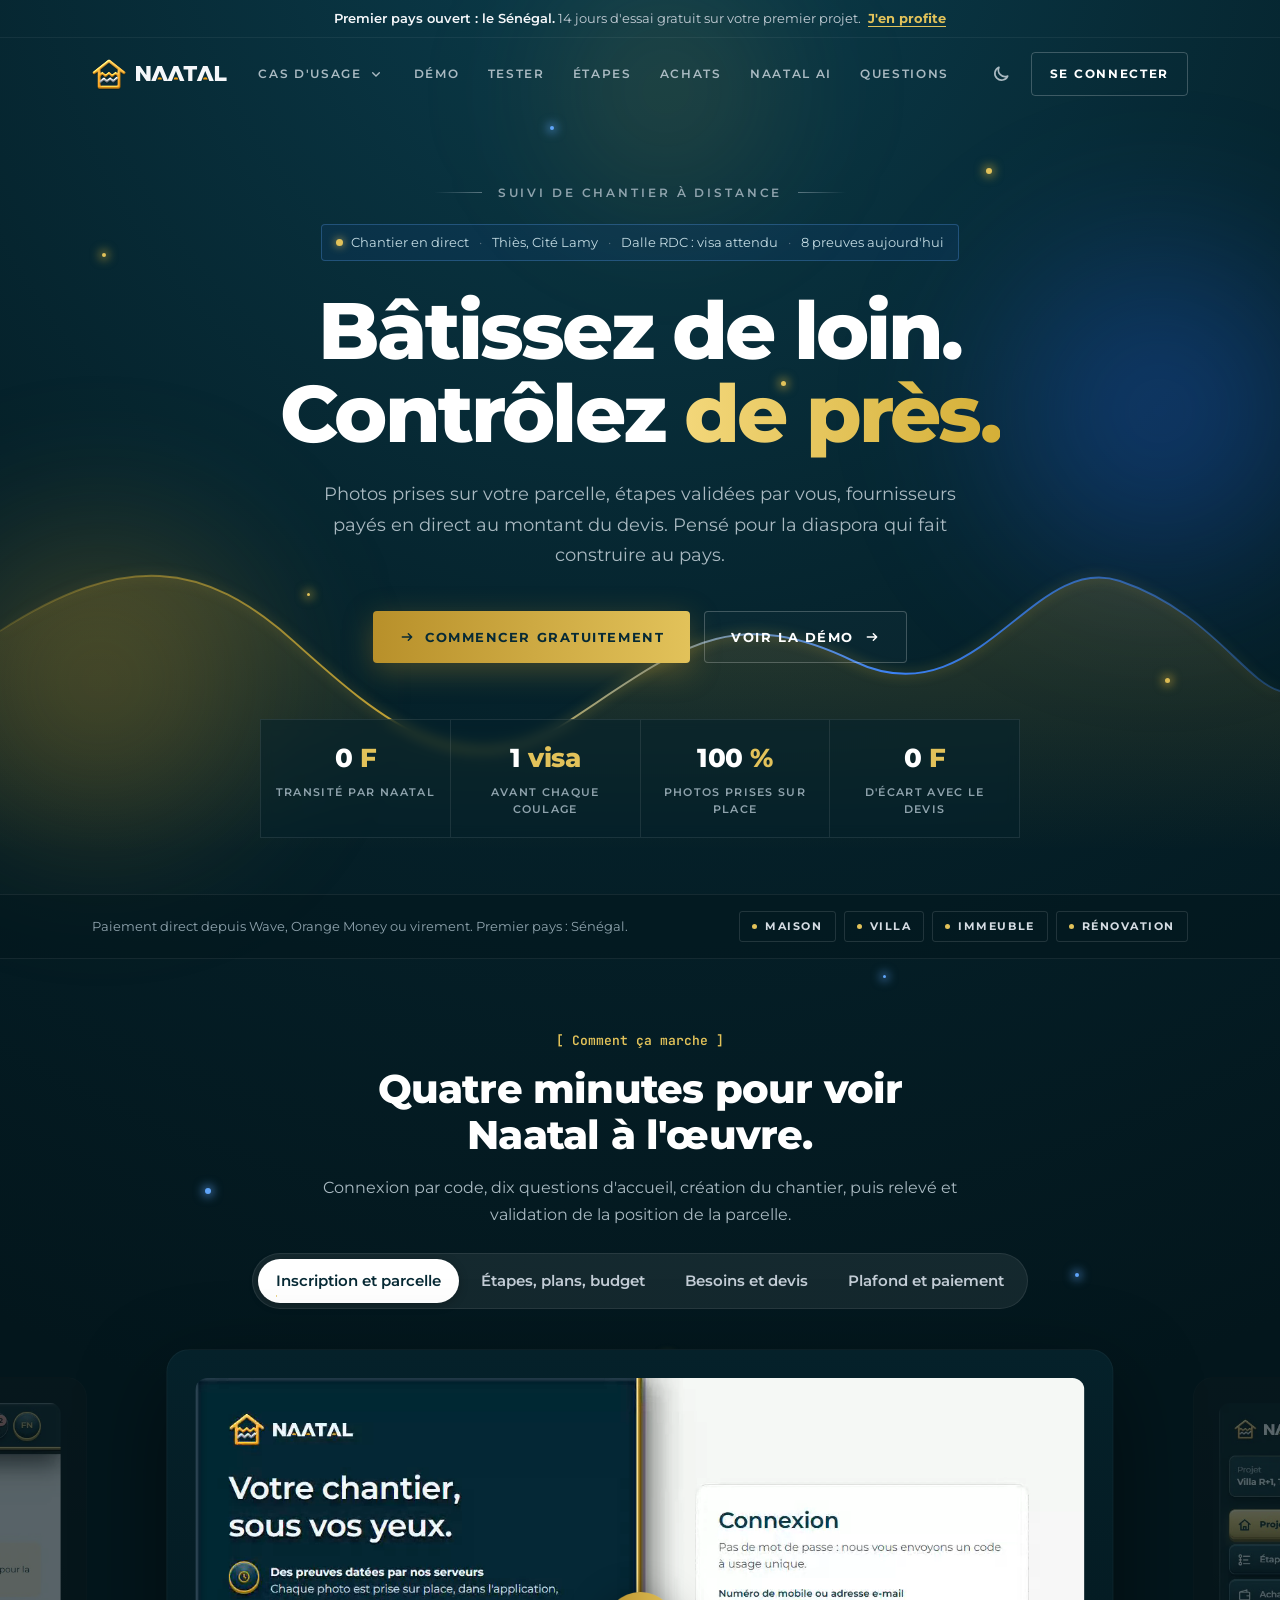
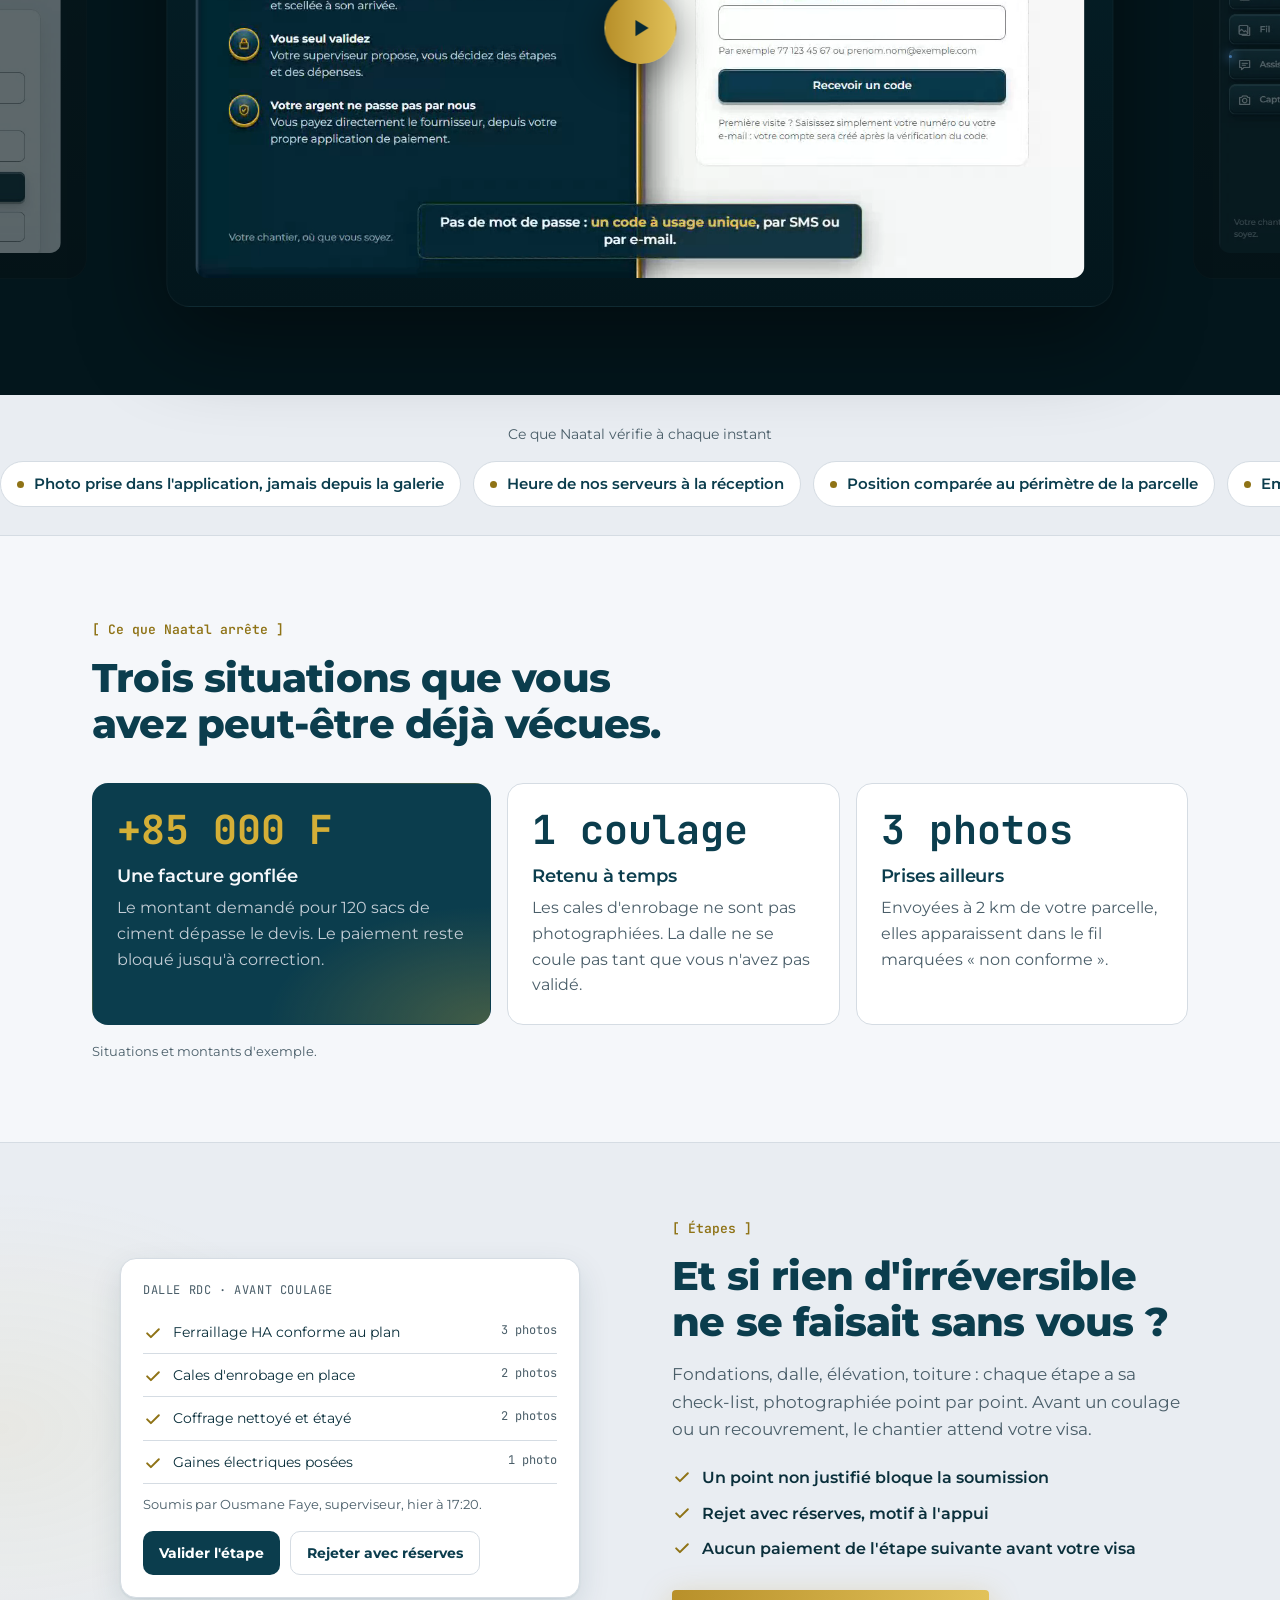
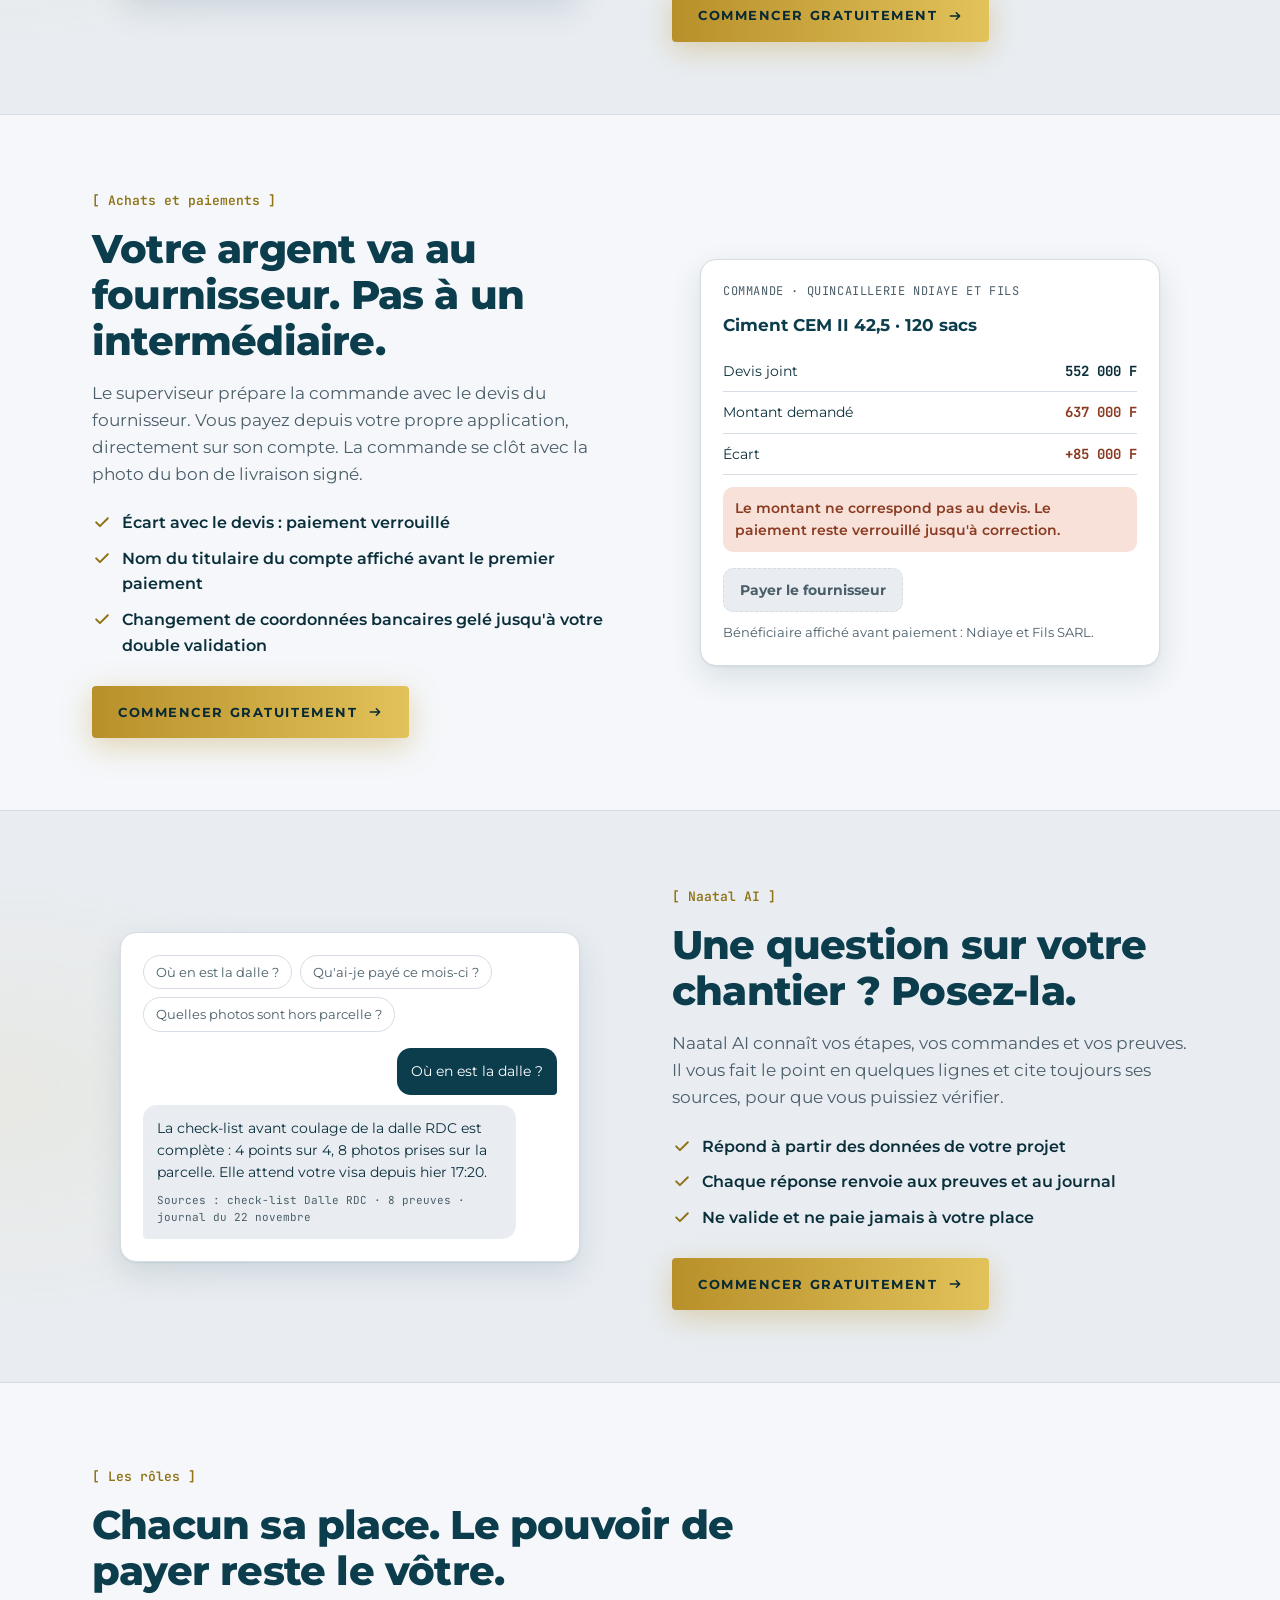
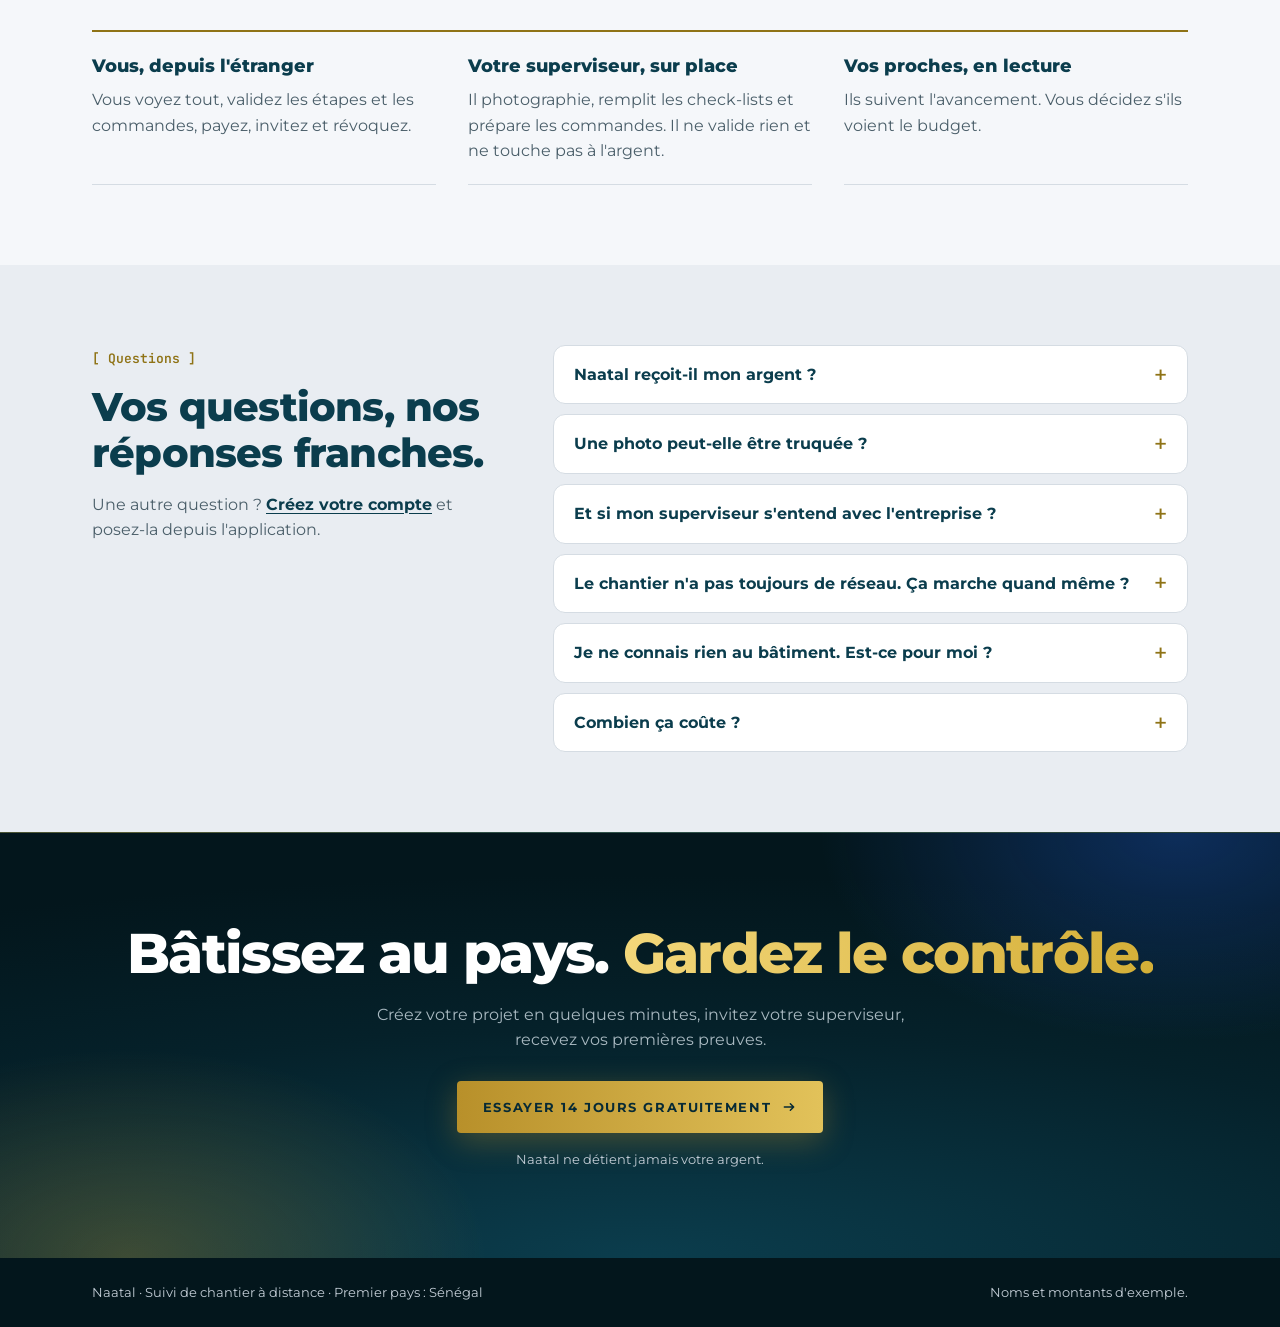
==== commit c554cc21: "style(page-test): relief marqué sur la maison du bouton final" ====
--- a/index.html
+++ b/index.html
@@ -10,11 +10,11 @@
 <script>
 try { var t = localStorage.getItem("naatal-theme"); if (t === "dark" || t === "light") document.documentElement.dataset.theme = t; } catch (e) {}
 </script>
-<link rel="stylesheet" href="styles.css?v=mwwrz6e2">
+<link rel="stylesheet" href="styles.css?v=mwws1t90">
 </head>
 <body>
 <div class="__variable_4a860e"><div class="decouvrir teinte-or"><p class="d-annonce"><span>Premier pays ouvert : le Sénégal.</span> 14 jours d'essai gratuit sur votre premier projet.<!-- --> <a href="/connexion">J'en profite</a></p><header class="d-entete"><div class="d-wrap"><a class="d-marque" href="#contenu" aria-label="Naatal, retour en haut"><svg class="marque" width="34" height="34" viewBox="13 -8 390 400" role="img" aria-label="Naatal"><defs><linearGradient id="decouvrir-marque-or" x1="0" y1="20" x2="0" y2="370" gradientUnits="userSpaceOnUse"><stop offset="0" stop-color="#FFC24A"></stop><stop offset=".55" stop-color="#F8A61E"></stop><stop offset="1" stop-color="#EE920B"></stop></linearGradient><linearGradient id="decouvrir-marque-argent" x1="0" y1="240" x2="0" y2="310" gradientUnits="userSpaceOnUse"><stop offset="0" stop-color="#C3CAD1"></stop><stop offset="1" stop-color="#8C98A3"></stop></linearGradient><filter id="decouvrir-marque-biseau" x="-10%" y="-10%" width="120%" height="120%" color-interpolation-filters="sRGB"><feGaussianBlur in="SourceAlpha" stdDeviation="5" result="flou"></feGaussianBlur><feSpecularLighting in="flou" surfaceScale="5" specularConstant="1" specularExponent="18" lighting-color="#FFF6DD" result="reflet"><feDistantLight azimuth="250" elevation="48"></feDistantLight></feSpecularLighting><feComposite in="reflet" in2="SourceAlpha" operator="in" result="refletDedans"></feComposite><feDiffuseLighting in="flou" surfaceScale="5" diffuseConstant="1.1" lighting-color="#FFFFFF" result="ombrage"><feDistantLight azimuth="250" elevation="55"></feDistantLight></feDiffuseLighting><feComposite in="SourceGraphic" in2="ombrage" operator="arithmetic" k1="1" k2="0" k3="0" k4="0" result="modele"></feComposite><feComposite in="modele" in2="SourceAlpha" operator="in" result="modeleDedans"></feComposite><feComposite in="modeleDedans" in2="refletDedans" operator="arithmetic" k1="0" k2="1" k3="0.38" k4="0"></feComposite></filter><filter id="decouvrir-marque-ombre" x="-20%" y="-20%" width="140%" height="150%"><feDropShadow dx="0" dy="10" stdDeviation="9" flood-color="#000000" flood-opacity="0.38"></feDropShadow></filter></defs><g filter="url(#decouvrir-marque-ombre)"><g fill="none" stroke-linecap="round" stroke-linejoin="round" filter="url(#decouvrir-marque-biseau)"><path d="M34 178 209 40l175 138" stroke="url(#decouvrir-marque-or)" stroke-width="38"></path><path d="M92 152v194h234V152" stroke="url(#decouvrir-marque-or)" stroke-width="38"></path><path d="M92 218l38-36 38 34 40-34 38 34 40-34 38 34" stroke="url(#decouvrir-marque-or)" stroke-width="30"></path><path d="m112 282 36-34 36 32 38-34 36 32 40-38" stroke="url(#decouvrir-marque-argent)" stroke-width="30"></path></g></g></svg><svg class="logotype" height="15" width="90.6" viewBox="0 0 604 100" role="img" aria-label="Naatal"><g fill="currentColor"><path d="M0 100V0h27l42 60V0h28v100H70L28 40v60z"></path><path transform="translate(101 0)" d="M0 100 42 0h30l42 100H84L57 33 30 100z"></path><path transform="translate(209 0)" d="M0 100 42 0h30l42 100H84L57 33 30 100z"></path><path transform="translate(405 0)" d="M0 100 42 0h30l42 100H84L57 33 30 100z"></path><path transform="translate(317 0)" d="M0 0h90v24H59v76H31V24H0z"></path><path transform="translate(526 0)" d="M0 0h28v76h50v24H0z"></path></g><g fill="var(--brand-orange)"><path transform="translate(101 0)" d="M42 90a15 15 0 0 1 30 0z"></path><path transform="translate(209 0)" d="M42 90a15 15 0 0 1 30 0z"></path><path transform="translate(405 0)" d="M42 90a15 15 0 0 1 30 0z"></path></g></svg></a><nav class="d-nav-centre" aria-label="Sections"><div class="d-cas-menu"><button type="button" class="d-cas-declencheur" aria-expanded="false" aria-controls="_R_qclritqlb_">Cas d'usage<svg viewBox="0 0 24 24" aria-hidden="true"><path d="m7 10 5 5 5-5" fill="none" stroke="currentColor" stroke-width="2" stroke-linecap="round"></path></svg></button><div class="d-cas-panneau" id="_R_qclritqlb_" hidden=""><ul><li><a href="proprietaire.html"><span class="d-cas-picto" aria-hidden="true"><svg viewBox="0 0 24 24" fill="none" stroke="currentColor" stroke-width="1.7" stroke-linecap="round" stroke-linejoin="round"><path d="M4 11.5 12 5l8 6.5"></path><path d="M6.5 10v9h11v-9"></path><path d="M10.5 19v-4.5h3V19"></path></svg></span><span><strong>Pour les propriétaires</strong><span>Voir, vérifier et payer votre chantier depuis l'étranger.</span></span></a></li><li><a href="superviseur-proche.html"><span class="d-cas-picto" aria-hidden="true"><svg viewBox="0 0 24 24" fill="none" stroke="currentColor" stroke-width="1.7" stroke-linecap="round" stroke-linejoin="round"><circle cx="9" cy="8.5" r="2.6"></circle><circle cx="16" cy="9.5" r="2.1"></circle><path d="M4.5 18.5c.6-3 2.4-4.6 4.5-4.6s3.9 1.6 4.5 4.6"></path><path d="M14 14.2c.6-.3 1.3-.5 2-.5 1.8 0 3.1 1.4 3.6 3.8"></path></svg></span><span><strong>Pour les superviseurs proches</strong><span>Suivre le chantier d'un parent, avec une charte claire.</span></span></a></li><li><a href="superviseur-professionnel.html"><span class="d-cas-picto" aria-hidden="true"><svg viewBox="0 0 24 24" fill="none" stroke="currentColor" stroke-width="1.7" stroke-linecap="round" stroke-linejoin="round"><path d="M5 15h14"></path><path d="M6.5 15a5.5 5.5 0 0 1 11 0"></path><path d="M12 9.5V7"></path><path d="M4.5 17.5h15"></path></svg></span><span><strong>Pour les superviseurs professionnels</strong><span>Proposer vos honoraires, signer un contrat, être payé.</span></span></a></li><li><a href="invite.html"><span class="d-cas-picto" aria-hidden="true"><svg viewBox="0 0 24 24" fill="none" stroke="currentColor" stroke-width="1.7" stroke-linecap="round" stroke-linejoin="round"><path d="M3.5 12s3-5.5 8.5-5.5 8.5 5.5 8.5 5.5-3 5.5-8.5 5.5S3.5 12 3.5 12Z"></path><circle cx="12" cy="12" r="2.4"></circle></svg></span><span><strong>Pour les invités</strong><span>Suivre le chantier de la famille, en lecture seule.</span></span></a></li><li><a href="demande-de-devis.html"><span class="d-cas-picto" aria-hidden="true"><svg viewBox="0 0 24 24" fill="none" stroke="currentColor" stroke-width="1.7" stroke-linecap="round" stroke-linejoin="round"><path d="M7 4.5h7.5L18 8v11.5H7z"></path><path d="M14 4.5V8h4"></path><path d="M9.5 12h6M9.5 15h6"></path></svg></span><span><strong>Demande de devis</strong><span>Recevoir des devis comparables, sans montrer votre budget.</span></span></a></li><li><a href="controles-anti-fraude.html"><span class="d-cas-picto" aria-hidden="true"><svg viewBox="0 0 24 24" fill="none" stroke="currentColor" stroke-width="1.7" stroke-linecap="round" stroke-linejoin="round"><path d="M12 3.5 5.5 6v5.5c0 4.2 2.8 7.6 6.5 9 3.7-1.4 6.5-4.8 6.5-9V6z"></path><path d="m9 12 2.2 2.2L15.5 10"></path></svg></span><span><strong>Contrôles anti-fraude</strong><span>Ce que Naatal signale et bloque avant que l'argent ne parte.</span></span></a></li></ul></div></div><a href="#comment">Démo</a><a href="test.html">Tester</a><a href="#etapes">Étapes</a><a href="#achats">Achats</a><a href="#assistant">Naatal AI</a><a href="#questions">Questions</a></nav><div class="d-nav-droite"><div class="d-cas-mobile"><div class="d-cas-menu"><button type="button" class="d-cas-declencheur" aria-expanded="false" aria-controls="_R_uclritqlb_">Cas d'usage<svg viewBox="0 0 24 24" aria-hidden="true"><path d="m7 10 5 5 5-5" fill="none" stroke="currentColor" stroke-width="2" stroke-linecap="round"></path></svg></button><div class="d-cas-panneau" id="_R_uclritqlb_" hidden=""><ul><li><a href="proprietaire.html"><span class="d-cas-picto" aria-hidden="true"><svg viewBox="0 0 24 24" fill="none" stroke="currentColor" stroke-width="1.7" stroke-linecap="round" stroke-linejoin="round"><path d="M4 11.5 12 5l8 6.5"></path><path d="M6.5 10v9h11v-9"></path><path d="M10.5 19v-4.5h3V19"></path></svg></span><span><strong>Pour les propriétaires</strong><span>Voir, vérifier et payer votre chantier depuis l'étranger.</span></span></a></li><li><a href="superviseur-proche.html"><span class="d-cas-picto" aria-hidden="true"><svg viewBox="0 0 24 24" fill="none" stroke="currentColor" stroke-width="1.7" stroke-linecap="round" stroke-linejoin="round"><circle cx="9" cy="8.5" r="2.6"></circle><circle cx="16" cy="9.5" r="2.1"></circle><path d="M4.5 18.5c.6-3 2.4-4.6 4.5-4.6s3.9 1.6 4.5 4.6"></path><path d="M14 14.2c.6-.3 1.3-.5 2-.5 1.8 0 3.1 1.4 3.6 3.8"></path></svg></span><span><strong>Pour les superviseurs proches</strong><span>Suivre le chantier d'un parent, avec une charte claire.</span></span></a></li><li><a href="superviseur-professionnel.html"><span class="d-cas-picto" aria-hidden="true"><svg viewBox="0 0 24 24" fill="none" stroke="currentColor" stroke-width="1.7" stroke-linecap="round" stroke-linejoin="round"><path d="M5 15h14"></path><path d="M6.5 15a5.5 5.5 0 0 1 11 0"></path><path d="M12 9.5V7"></path><path d="M4.5 17.5h15"></path></svg></span><span><strong>Pour les superviseurs professionnels</strong><span>Proposer vos honoraires, signer un contrat, être payé.</span></span></a></li><li><a href="invite.html"><span class="d-cas-picto" aria-hidden="true"><svg viewBox="0 0 24 24" fill="none" stroke="currentColor" stroke-width="1.7" stroke-linecap="round" stroke-linejoin="round"><path d="M3.5 12s3-5.5 8.5-5.5 8.5 5.5 8.5 5.5-3 5.5-8.5 5.5S3.5 12 3.5 12Z"></path><circle cx="12" cy="12" r="2.4"></circle></svg></span><span><strong>Pour les invités</strong><span>Suivre le chantier de la famille, en lecture seule.</span></span></a></li><li><a href="demande-de-devis.html"><span class="d-cas-picto" aria-hidden="true"><svg viewBox="0 0 24 24" fill="none" stroke="currentColor" stroke-width="1.7" stroke-linecap="round" stroke-linejoin="round"><path d="M7 4.5h7.5L18 8v11.5H7z"></path><path d="M14 4.5V8h4"></path><path d="M9.5 12h6M9.5 15h6"></path></svg></span><span><strong>Demande de devis</strong><span>Recevoir des devis comparables, sans montrer votre budget.</span></span></a></li><li><a href="controles-anti-fraude.html"><span class="d-cas-picto" aria-hidden="true"><svg viewBox="0 0 24 24" fill="none" stroke="currentColor" stroke-width="1.7" stroke-linecap="round" stroke-linejoin="round"><path d="M12 3.5 5.5 6v5.5c0 4.2 2.8 7.6 6.5 9 3.7-1.4 6.5-4.8 6.5-9V6z"></path><path d="m9 12 2.2 2.2L15.5 10"></path></svg></span><span><strong>Contrôles anti-fraude</strong><span>Ce que Naatal signale et bloque avant que l'argent ne parte.</span></span></a></li></ul></div></div></div><button class="bouton-icone" type="button" aria-label="Passer en mode sombre" aria-pressed="false"><svg class="moon" viewBox="0 0 24 24" fill="none" stroke="currentColor" stroke-width="2" stroke-linecap="round" stroke-linejoin="round" aria-hidden="true"><path d="M20 14.5A8 8 0 0 1 9.5 4a8 8 0 1 0 10.5 10.5z"></path></svg><svg class="sun" viewBox="0 0 24 24" fill="none" stroke="currentColor" stroke-width="2" stroke-linecap="round" stroke-linejoin="round" aria-hidden="true"><circle cx="12" cy="12" r="4"></circle><path d="M12 2v2m0 16v2M4.9 4.9l1.4 1.4m11.4 11.4 1.4 1.4M2 12h2m16 0h2M4.9 19.1l1.4-1.4M17.7 6.3l1.4-1.4"></path></svg></button><a class="d-connexion" href="/connexion">Se connecter</a></div></div></header><main id="contenu"><section class="d-hero" aria-labelledby="hero-titre"><div class="d-hero-decor" aria-hidden="true"><span class="d-halo h1"></span><span class="d-halo h2"></span><span class="d-halo h3"></span><span class="d-particule vert" style="left:8%;top:18%;width:4px;height:4px;animation-delay:0s"></span><span class="d-particule bleu" style="left:16%;top:62%;width:6px;height:6px;animation-delay:2.1s"></span><span class="d-particule vert" style="left:24%;top:34%;width:3px;height:3px;animation-delay:4.3s"></span><span class="d-particule vert" style="left:31%;top:80%;width:5px;height:5px;animation-delay:1.2s"></span><span class="d-particule bleu" style="left:43%;top:12%;width:4px;height:4px;animation-delay:3.4s"></span><span class="d-particule vert" style="left:52%;top:70%;width:3px;height:3px;animation-delay:5.1s"></span><span class="d-particule vert" style="left:61%;top:24%;width:5px;height:5px;animation-delay:0.8s"></span><span class="d-particule bleu" style="left:69%;top:52%;width:3px;height:3px;animation-delay:2.7s"></span><span class="d-particule vert" style="left:77%;top:14%;width:6px;height:6px;animation-delay:4.8s"></span><span class="d-particule bleu" style="left:84%;top:66%;width:4px;height:4px;animation-delay:1.6s"></span><span class="d-particule vert" style="left:91%;top:38%;width:5px;height:5px;animation-delay:3.9s"></span><span class="d-particule bleu" style="left:96%;top:84%;width:3px;height:3px;animation-delay:0.4s"></span><svg class="d-vague" viewBox="0 0 1440 360" preserveAspectRatio="none"><defs><linearGradient id="d-vague-trait" x1="0" x2="1" y1="0" y2="0"><stop class="d-stop-debut" offset="0" stop-opacity="0.2"></stop><stop class="d-stop-debut" offset="0.35"></stop><stop offset="0.7" stop-color="#3b82f6"></stop><stop offset="1" stop-color="#3b82f6" stop-opacity="0.3"></stop></linearGradient><linearGradient id="d-vague-fond" x1="0" x2="0" y1="0" y2="1"><stop class="d-stop-fond" offset="0" stop-opacity="0.22"></stop><stop class="d-stop-fond" offset="1" stop-opacity="0"></stop></linearGradient></defs><path class="d-vague-aire" d="M0 140 C 140 60, 230 70, 330 150 S 520 300, 640 230 S 820 110, 960 170 S 1160 60, 1260 90 S 1400 190, 1440 200 L 1440 360 L 0 360 Z" fill="url(#d-vague-fond)"></path><path class="d-vague-ligne" d="M0 140 C 140 60, 230 70, 330 150 S 520 300, 640 230 S 820 110, 960 170 S 1160 60, 1260 90 S 1400 190, 1440 200" fill="none" stroke="url(#d-vague-trait)" stroke-width="2"></path><path class="d-vague-eclat" d="M0 140 C 140 60, 230 70, 330 150 S 520 300, 640 230 S 820 110, 960 170 S 1160 60, 1260 90 S 1400 190, 1440 200" fill="none" pathLength="1000"></path></svg></div><div class="d-wrap d-hero-contenu"><p class="d-surtitre">Suivi de chantier à distance</p><p class="d-direct"><span class="d-direct-point">Chantier en direct</span><span>Thiès, Cité Lamy</span><span>Dalle RDC : visa attendu</span><span>8 preuves aujourd'hui</span></p><h1 id="hero-titre">Bâtissez de loin.<br/>Contrôlez <em>de près.</em></h1><p class="d-sous-titre">Photos prises sur votre parcelle, étapes validées par vous, fournisseurs payés en direct au montant du devis. Pensé pour la diaspora qui fait construire au pays.</p><div class="d-hero-cta"><a class="d-bouton-degrade" href="/connexion"><svg viewBox="0 0 24 24" fill="none" stroke="currentColor" stroke-width="2.2" stroke-linecap="round" stroke-linejoin="round" aria-hidden="true"><path d="M5 12h14m-5-5 5 5-5 5"></path></svg>Commencer gratuitement</a><a class="d-bouton-contour" href="#comment">Voir la démo<svg viewBox="0 0 24 24" fill="none" stroke="currentColor" stroke-width="2.2" stroke-linecap="round" stroke-linejoin="round" aria-hidden="true"><path d="M5 12h14m-5-5 5 5-5 5"></path></svg></a></div><ul class="d-chiffres"><li><b>0<i> F</i></b><span>Transité par Naatal</span></li><li><b>1<i> visa</i></b><span>Avant chaque coulage</span></li><li><b>100<i> %</i></b><span>Photos prises sur place</span></li><li><b>0<i> F</i></b><span>D'écart avec le devis</span></li></ul></div><div class="d-hero-pied"><div class="d-wrap"><p>Paiement direct depuis Wave, Orange Money ou virement. Premier pays : Sénégal.</p><ul><li>Maison</li><li>Villa</li><li>Immeuble</li><li>Rénovation</li></ul></div></div><div class="d-hero-films" id="comment"><div class="d-films"><div class="d-wrap d-films-tete"><span class="d-films-pastille">[ Comment ça marche ]</span><h2 id="films-titre">Quatre minutes pour voir Naatal à l'œuvre.</h2><p class="d-films-resume" aria-live="polite">Connexion par code, dix questions d'accueil, création du chantier, puis relevé et validation de la position de la parcelle.</p><div class="d-films-onglets" role="group" aria-label="Choisir une démonstration"><button type="button" aria-pressed="true">Inscription et parcelle<i class="d-films-progres" style="transform:scaleX(0)" aria-hidden="true"></i></button><button type="button" aria-pressed="false">Étapes, plans, budget<i class="d-films-progres" style="transform:scaleX(0)" aria-hidden="true"></i></button><button type="button" aria-pressed="false">Besoins et devis<i class="d-films-progres" style="transform:scaleX(0)" aria-hidden="true"></i></button><button type="button" aria-pressed="false">Plafond et paiement<i class="d-films-progres" style="transform:scaleX(0)" aria-hidden="true"></i></button></div></div><div class="d-films-piste"><div class="d-films-diapo d-films-gabarit" aria-hidden="true"><div class="d-films-image"></div></div><div class="d-films-diapo active" style="--place:0" aria-hidden="false"><div class="d-films-image"><video src="demonstrations/01-inscription-et-parcelle.webm" poster="demonstrations/01-inscription-et-parcelle.webp" muted="" playsInline="" preload="metadata" aria-label="Démonstration 1 sur 4 : Inscription et parcelle. Connexion par code, dix questions d'accueil, création du chantier, puis relevé et validation de la position de la parcelle."></video><button type="button" class="d-films-commande" aria-label="Lire la démonstration"><svg viewBox="0 0 24 24" aria-hidden="true"><path d="M8 5.5v13l10.5-6.5z" fill="currentColor"></path></svg></button></div></div><div class="d-films-diapo" style="--place:1" aria-hidden="true"><div class="d-films-image"><img src="demonstrations/02-etapes-plans-budget.webp" alt="" loading="lazy" draggable="false"/></div></div><div class="d-films-diapo hors-champ" style="--place:2" aria-hidden="true"><div class="d-films-image"><img src="demonstrations/03-besoins-et-demandes-de-devis.webp" alt="" loading="lazy" draggable="false"/></div></div><div class="d-films-diapo" style="--place:-1" aria-hidden="true"><div class="d-films-image"><img src="demonstrations/04-devis-plafond-paiement.webp" alt="" loading="lazy" draggable="false"/></div></div></div></div></div></section><section class="d-defile" aria-label="Contrôles appliqués par Naatal"><p class="d-defile-titre">Ce que Naatal vérifie à chaque instant</p><div class="d-defile-piste"><ul><li>Photo prise dans l'application, jamais depuis la galerie</li><li>Heure de nos serveurs à la réception</li><li>Position comparée au périmètre de la parcelle</li><li>Empreinte de chaque fichier vérifiée</li><li>Check-list photographiée avant chaque coulage</li><li>Commande rapprochée du devis au franc près</li><li>Titulaire du compte affiché avant le premier paiement</li><li>Bon de livraison signé, photographié sur place</li><li>Journal scellé : une retouche se détecte</li></ul><ul aria-hidden="true"><li>Photo prise dans l'application, jamais depuis la galerie</li><li>Heure de nos serveurs à la réception</li><li>Position comparée au périmètre de la parcelle</li><li>Empreinte de chaque fichier vérifiée</li><li>Check-list photographiée avant chaque coulage</li><li>Commande rapprochée du devis au franc près</li><li>Titulaire du compte affiché avant le premier paiement</li><li>Bon de livraison signé, photographié sur place</li><li>Journal scellé : une retouche se détecte</li></ul></div></section><section class="d-cas" aria-labelledby="cas-titre"><div class="d-wrap"><span class="d-pastille">[ Ce que Naatal arrête ]</span><h2 id="cas-titre">Trois situations que vous avez peut-être déjà vécues.</h2><div class="d-cas-grille"><article><b class="d-gros">+85 000 F</b><h3>Une facture gonflée</h3><p>Le montant demandé pour 120 sacs de ciment dépasse le devis. Le paiement reste bloqué jusqu'à correction.</p></article><article><b class="d-gros">1 coulage</b><h3>Retenu à temps</h3><p>Les cales d'enrobage ne sont pas photographiées. La dalle ne se coule pas tant que vous n'avez pas validé.</p></article><article><b class="d-gros">3 photos</b><h3>Prises ailleurs</h3><p>Envoyées à 2 km de votre parcelle, elles apparaissent dans le fil marquées « non conforme ».</p></article></div><p class="d-mention">Situations et montants d'exemple.</p></div></section><section class="d-module inverse" id="etapes" aria-labelledby="etapes-titre"><div class="d-wrap d-module-grille"><div class="d-module-texte"><span class="d-pastille">[ <!-- -->Étapes<!-- --> ]</span><h2 id="etapes-titre">Et si rien d'irréversible ne se faisait sans vous ?</h2><p>Fondations, dalle, élévation, toiture : chaque étape a sa check-list, photographiée point par point. Avant un coulage ou un recouvrement, le chantier attend votre visa.</p><ul class="d-points"><li><svg viewBox="0 0 24 24" fill="none" stroke="currentColor" stroke-width="2.4" stroke-linecap="round" stroke-linejoin="round" aria-hidden="true"><path d="m5 12.5 4.5 4.5L19 7.5"></path></svg>Un point non justifié bloque la soumission</li><li><svg viewBox="0 0 24 24" fill="none" stroke="currentColor" stroke-width="2.4" stroke-linecap="round" stroke-linejoin="round" aria-hidden="true"><path d="m5 12.5 4.5 4.5L19 7.5"></path></svg>Rejet avec réserves, motif à l'appui</li><li><svg viewBox="0 0 24 24" fill="none" stroke="currentColor" stroke-width="2.4" stroke-linecap="round" stroke-linejoin="round" aria-hidden="true"><path d="m5 12.5 4.5 4.5L19 7.5"></path></svg>Aucun paiement de l'étape suivante avant votre visa</li></ul><a class="d-cta" href="/connexion">Commencer gratuitement<svg viewBox="0 0 24 24" fill="none" stroke="currentColor" stroke-width="2.2" stroke-linecap="round" stroke-linejoin="round" aria-hidden="true"><path d="M5 12h14m-5-5 5 5-5 5"></path></svg></a></div><div class="d-module-visuel"><div class="d-ecran d-carte-seule" role="img" aria-label="Check-list avant coulage de la dalle du rez-de-chaussée : quatre points photographiés, le propriétaire peut valider ou rejeter avec réserves."><p class="d-etiquette">Dalle RDC · avant coulage</p><ul class="d-checklist"><li><svg viewBox="0 0 24 24" fill="none" stroke="currentColor" stroke-width="2.4" stroke-linecap="round" stroke-linejoin="round" aria-hidden="true"><path d="m5 12.5 4.5 4.5L19 7.5"></path></svg>Ferraillage HA conforme au plan<span>3 photos</span></li><li><svg viewBox="0 0 24 24" fill="none" stroke="currentColor" stroke-width="2.4" stroke-linecap="round" stroke-linejoin="round" aria-hidden="true"><path d="m5 12.5 4.5 4.5L19 7.5"></path></svg>Cales d'enrobage en place<span>2 photos</span></li><li><svg viewBox="0 0 24 24" fill="none" stroke="currentColor" stroke-width="2.4" stroke-linecap="round" stroke-linejoin="round" aria-hidden="true"><path d="m5 12.5 4.5 4.5L19 7.5"></path></svg>Coffrage nettoyé et étayé<span>2 photos</span></li><li><svg viewBox="0 0 24 24" fill="none" stroke="currentColor" stroke-width="2.4" stroke-linecap="round" stroke-linejoin="round" aria-hidden="true"><path d="m5 12.5 4.5 4.5L19 7.5"></path></svg>Gaines électriques posées<span>1 photo</span></li></ul><p class="d-note">Soumis par Ousmane Faye, superviseur, hier à 17:20.</p><div class="d-actions"><span class="d-bouton-plein">Valider l'étape</span><span class="d-bouton-trait">Rejeter avec réserves</span></div></div></div></div></section><section class="d-module" id="achats" aria-labelledby="achats-titre"><div class="d-wrap d-module-grille"><div class="d-module-texte"><span class="d-pastille">[ <!-- -->Achats et paiements<!-- --> ]</span><h2 id="achats-titre">Votre argent va au fournisseur. Pas à un intermédiaire.</h2><p>Le superviseur prépare la commande avec le devis du fournisseur. Vous payez depuis votre propre application, directement sur son compte. La commande se clôt avec la photo du bon de livraison signé.</p><ul class="d-points"><li><svg viewBox="0 0 24 24" fill="none" stroke="currentColor" stroke-width="2.4" stroke-linecap="round" stroke-linejoin="round" aria-hidden="true"><path d="m5 12.5 4.5 4.5L19 7.5"></path></svg>Écart avec le devis : paiement verrouillé</li><li><svg viewBox="0 0 24 24" fill="none" stroke="currentColor" stroke-width="2.4" stroke-linecap="round" stroke-linejoin="round" aria-hidden="true"><path d="m5 12.5 4.5 4.5L19 7.5"></path></svg>Nom du titulaire du compte affiché avant le premier paiement</li><li><svg viewBox="0 0 24 24" fill="none" stroke="currentColor" stroke-width="2.4" stroke-linecap="round" stroke-linejoin="round" aria-hidden="true"><path d="m5 12.5 4.5 4.5L19 7.5"></path></svg>Changement de coordonnées bancaires gelé jusqu'à votre double validation</li></ul><a class="d-cta" href="/connexion">Commencer gratuitement<svg viewBox="0 0 24 24" fill="none" stroke="currentColor" stroke-width="2.2" stroke-linecap="round" stroke-linejoin="round" aria-hidden="true"><path d="M5 12h14m-5-5 5 5-5 5"></path></svg></a></div><div class="d-module-visuel"><div class="d-ecran d-carte-seule" role="img" aria-label="Commande de ciment : devis de 552 000 F, montant demandé 637 000 F, écart de 85 000 F, paiement verrouillé tant que le montant ne correspond pas au devis."><p class="d-etiquette">Commande · Quincaillerie Ndiaye et Fils</p><p class="d-article">Ciment CEM II 42,5 · 120 sacs</p><dl class="d-comparaison"><div><dt>Devis joint</dt><dd>552 000 F</dd></div><div class="ko"><dt>Montant demandé</dt><dd>637 000 F</dd></div><div class="ko"><dt>Écart</dt><dd>+85 000 F</dd></div></dl><p class="d-alerte-texte">Le montant ne correspond pas au devis. Le paiement reste verrouillé jusqu'à correction.</p><div class="d-actions"><span class="d-bouton-inactif">Payer le fournisseur</span></div><p class="d-note">Bénéficiaire affiché avant paiement : Ndiaye et Fils SARL.</p></div></div></div></section><section class="d-module inverse" id="assistant" aria-labelledby="assistant-titre"><div class="d-wrap d-module-grille"><div class="d-module-texte"><span class="d-pastille">[ <!-- -->Naatal AI<!-- --> ]</span><h2 id="assistant-titre">Une question sur votre chantier ? Posez-la.</h2><p>Naatal AI connaît vos étapes, vos commandes et vos preuves. Il vous fait le point en quelques lignes et cite toujours ses sources, pour que vous puissiez vérifier.</p><ul class="d-points"><li><svg viewBox="0 0 24 24" fill="none" stroke="currentColor" stroke-width="2.4" stroke-linecap="round" stroke-linejoin="round" aria-hidden="true"><path d="m5 12.5 4.5 4.5L19 7.5"></path></svg>Répond à partir des données de votre projet</li><li><svg viewBox="0 0 24 24" fill="none" stroke="currentColor" stroke-width="2.4" stroke-linecap="round" stroke-linejoin="round" aria-hidden="true"><path d="m5 12.5 4.5 4.5L19 7.5"></path></svg>Chaque réponse renvoie aux preuves et au journal</li><li><svg viewBox="0 0 24 24" fill="none" stroke="currentColor" stroke-width="2.4" stroke-linecap="round" stroke-linejoin="round" aria-hidden="true"><path d="m5 12.5 4.5 4.5L19 7.5"></path></svg>Ne valide et ne paie jamais à votre place</li></ul><a class="d-cta" href="/connexion">Commencer gratuitement<svg viewBox="0 0 24 24" fill="none" stroke="currentColor" stroke-width="2.2" stroke-linecap="round" stroke-linejoin="round" aria-hidden="true"><path d="M5 12h14m-5-5 5 5-5 5"></path></svg></a></div><div class="d-module-visuel"><div class="d-ecran d-carte-seule d-assistant" role="img" aria-label="Échange avec Naatal AI : à la question « Où en est la dalle ? », l'assistant répond avec l'état de la check-list et cite ses sources."><div class="d-suggestions"><span>Où en est la dalle ?</span><span>Qu'ai-je payé ce mois-ci ?</span><span>Quelles photos sont hors parcelle ?</span></div><p class="d-bulle vous">Où en est la dalle ?</p><p class="d-bulle naatal">La check-list avant coulage de la dalle RDC est complète : 4 points sur 4, 8 photos prises sur la parcelle. Elle attend votre visa depuis hier 17:20.<span class="d-sources">Sources : check-list Dalle RDC · 8 preuves · journal du 22 novembre</span></p></div></div></div></section><section class="d-roles" aria-labelledby="roles-titre"><div class="d-wrap"><span class="d-pastille">[ Les rôles ]</span><h2 id="roles-titre">Chacun sa place. Le pouvoir de payer reste le vôtre.</h2><dl class="d-roles-liste"><div><dt>Vous, depuis l'étranger</dt><dd>Vous voyez tout, validez les étapes et les commandes, payez, invitez et révoquez.</dd></div><div><dt>Votre superviseur, sur place</dt><dd>Il photographie, remplit les check-lists et prépare les commandes. Il ne valide rien et ne touche pas à l'argent.</dd></div><div><dt>Vos proches, en lecture</dt><dd>Ils suivent l'avancement. Vous décidez s'ils voient le budget.</dd></div></dl></div></section><section class="d-faq" id="questions" aria-labelledby="faq-titre"><div class="d-wrap d-faq-grille"><div><span class="d-pastille">[ Questions ]</span><h2 id="faq-titre">Vos questions, nos réponses franches.</h2><p>Une autre question ? <a href="/connexion">Créez votre compte</a> et posez-la depuis l'application.</p></div><div class="d-accordeon"><details><summary>Naatal reçoit-il mon argent ?</summary><p>Jamais. Vous payez depuis votre propre application Wave, Orange Money ou par virement, directement sur le compte du fournisseur. Naatal vérifie la commande avant le paiement et enregistre la confirmation du fournisseur après.</p></details><details><summary>Une photo peut-elle être truquée ?</summary><p>Aucune application ne le garantit à 100 %. Naatal applique tous les contrôles possibles : capture dans l'application, heure serveur, position, empreinte du fichier. Chaque preuve affiche son niveau de confiance plutôt qu'un faux « certifié ».</p></details><details><summary>Et si mon superviseur s'entend avec l'entreprise ?</summary><p>La technologie ne supprime pas ce risque, elle le réduit. Le superviseur signe une déclaration de non-conflit d'intérêts, il ne peut ni valider ni payer, et vous pouvez faire passer un bureau de contrôle aux étapes critiques. Vous retirez son accès en un geste.</p></details><details><summary>Le chantier n'a pas toujours de réseau. Ça marche quand même ?</summary><p>Oui. Les photos et les check-lists s'enregistrent sur le téléphone et partent dès que la connexion revient. La preuve indique alors le délai de synchronisation.</p></details><details><summary>Je ne connais rien au bâtiment. Est-ce pour moi ?</summary><p>C'est pour vous. Les étapes sont déjà prêtes pour une maison, une villa ou un immeuble : fondations, dalle, élévation, toiture. Chaque point de contrôle est expliqué simplement, et Naatal AI répond à vos questions sur votre propre chantier.</p></details><details><summary>Combien ça coûte ?</summary><p>L'abonnement se prend par projet actif, avec trois formules : Essentiel, Contrôle et Premium. Les 14 premiers jours sont gratuits ; vous choisissez ensuite la formule adaptée à votre chantier.</p></details></div></div></section><section class="d-final" aria-labelledby="final-titre"><div class="d-wrap"><h2 id="final-titre">Bâtissez au pays. <em>Gardez le contrôle.</em></h2><p>Créez votre projet en quelques minutes, invitez votre superviseur, recevez vos premières preuves.</p><a class="d-cta" href="/connexion">Essayer 14 jours gratuitement<svg viewBox="0 0 24 24" fill="none" stroke="currentColor" stroke-width="2.2" stroke-linecap="round" stroke-linejoin="round" aria-hidden="true"><path d="M5 12h14m-5-5 5 5-5 5"></path></svg></a><p class="d-mention">Naatal ne détient jamais votre argent.</p></div></section></main><footer class="d-pied"><div class="d-wrap"><span>Naatal · Suivi de chantier à distance · Premier pays : Sénégal</span><span>Noms et montants d'exemple.</span></div></footer></div></div>
 <script type="application/json" id="films-donnees">[{"fichier":"01-inscription-et-parcelle","titre":"Inscription et parcelle","resume":"Connexion par code, dix questions d'accueil, création du chantier, puis relevé et validation de la position de la parcelle.","disponible":true,"vertical":false},{"fichier":"02-etapes-plans-budget","titre":"Étapes, plans, budget","resume":"Étapes préremplies avec leurs points d'arrêt, dépôt du plan de l'architecte, enveloppe de chaque lot lue dans le DQE.","disponible":true,"vertical":false},{"fichier":"03-besoins-et-demandes-de-devis","titre":"Besoins et devis","resume":"Le DQE détaillé devient la liste des achats, le gros œuvre est converti en matériaux, deux menuisiers sont consultés sans voir aucun prix.","disponible":true,"vertical":false},{"fichier":"04-devis-plafond-paiement","titre":"Plafond et paiement","resume":"Le fournisseur répond depuis son lien. Le devis dépasse l'enveloppe : avenant motivé. Puis plafond du premier paiement, code et paiement direct.","disponible":true,"vertical":false}]</script>
-<script src="vitrine.js?v=mwwrz6e2"></script>
+<script src="vitrine.js?v=mwws1t90"></script>
 </body>
 </html>
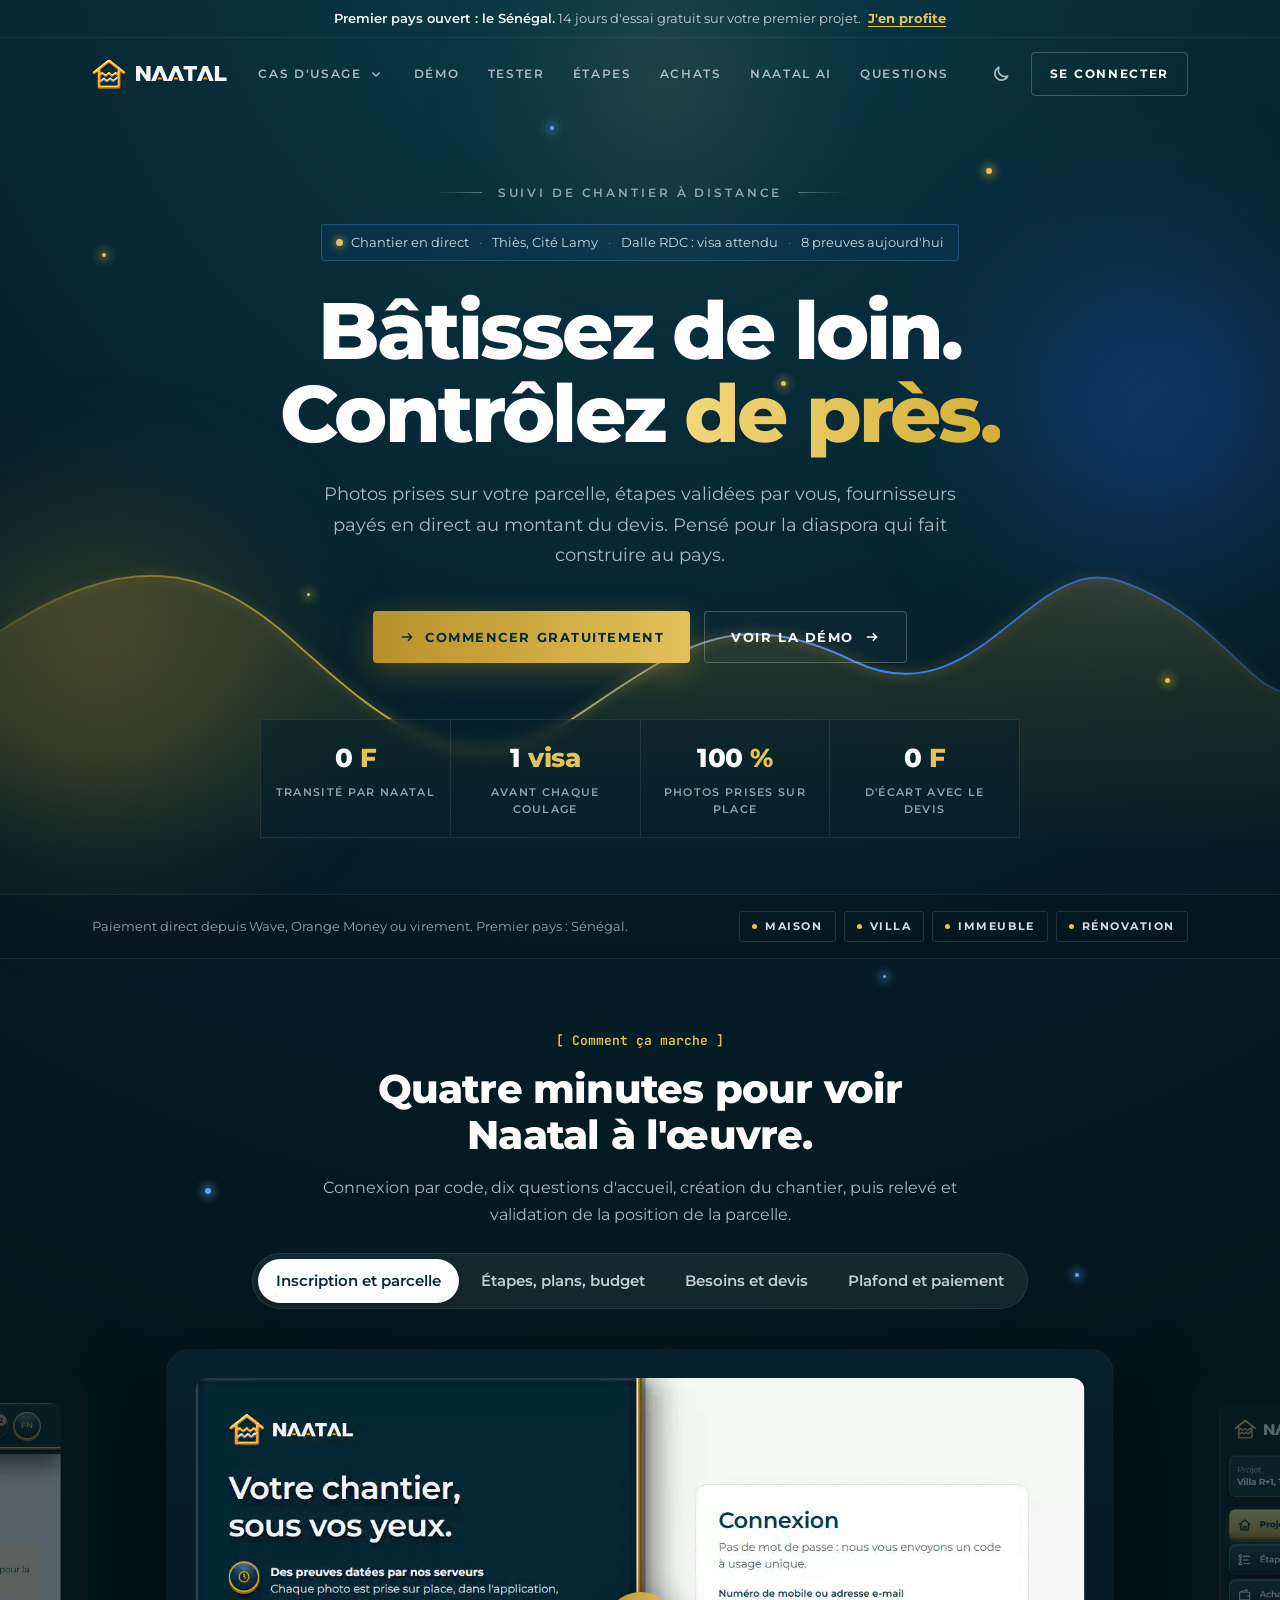
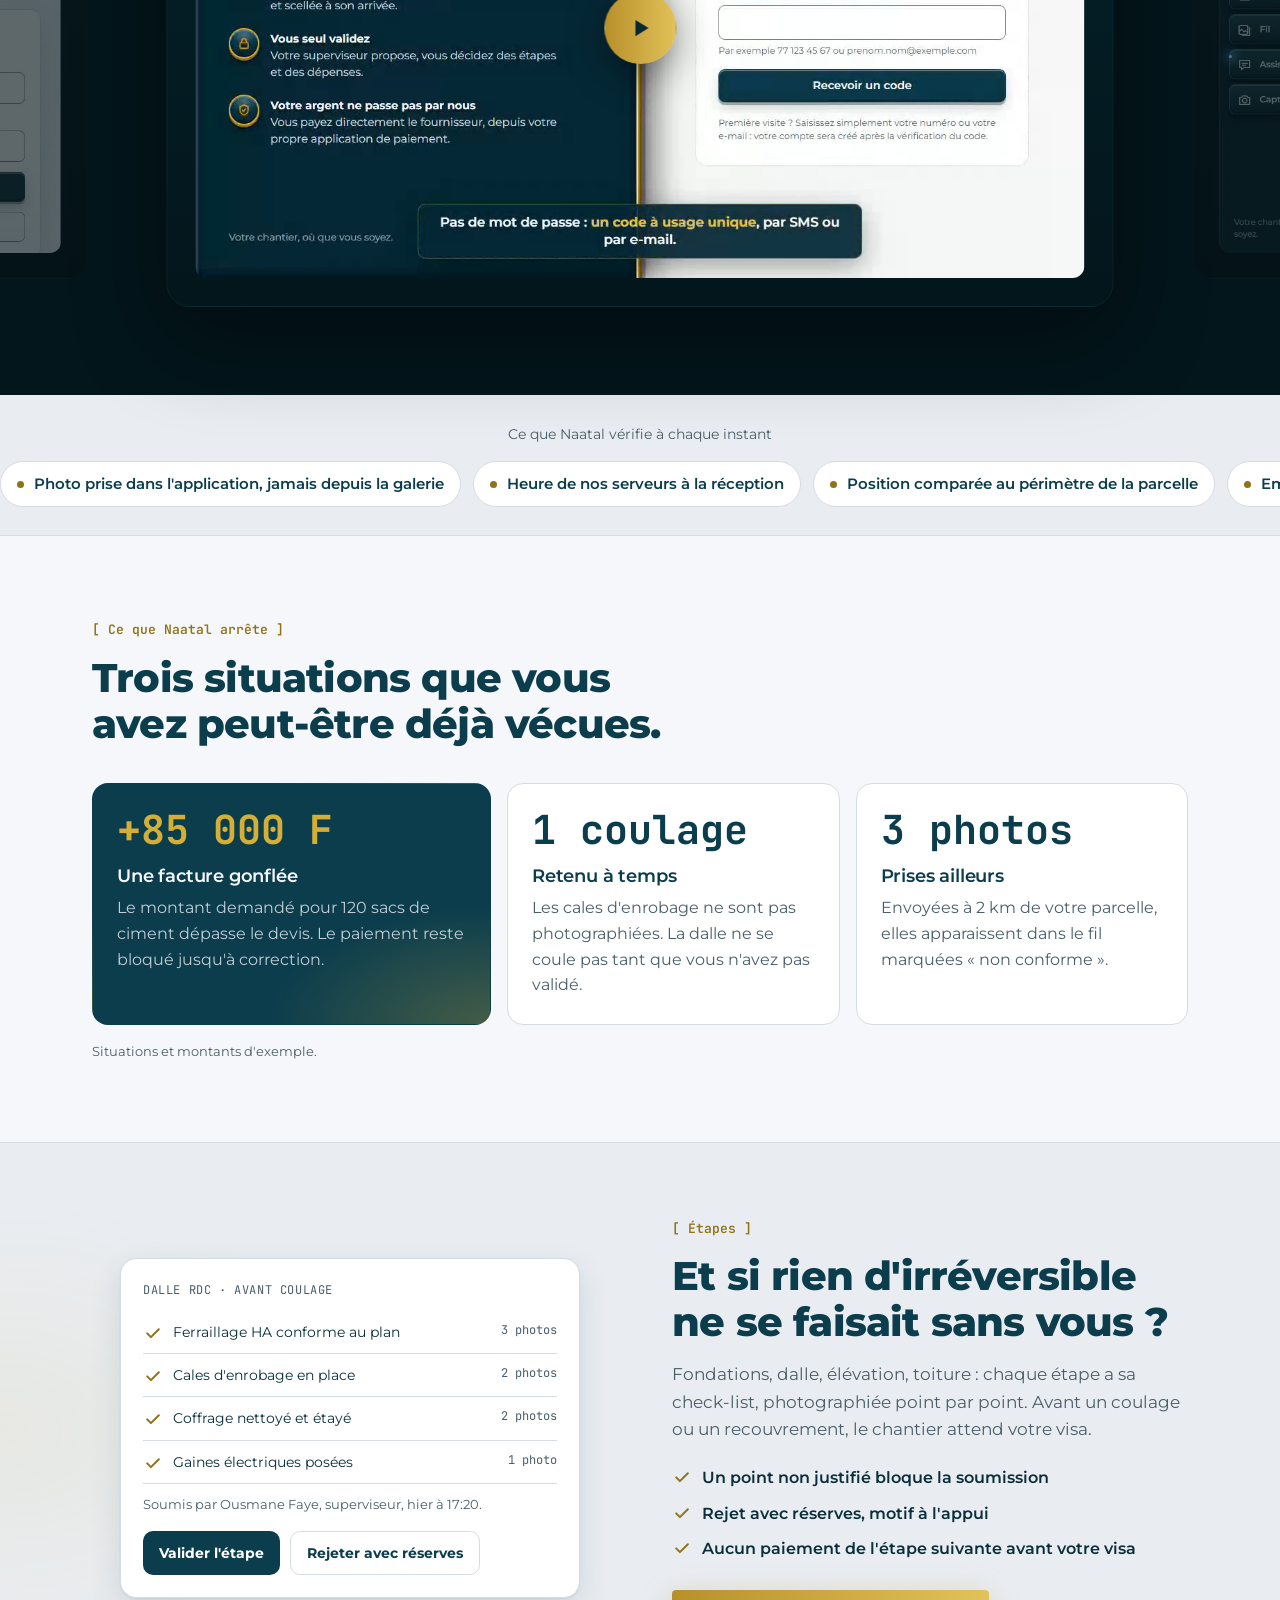
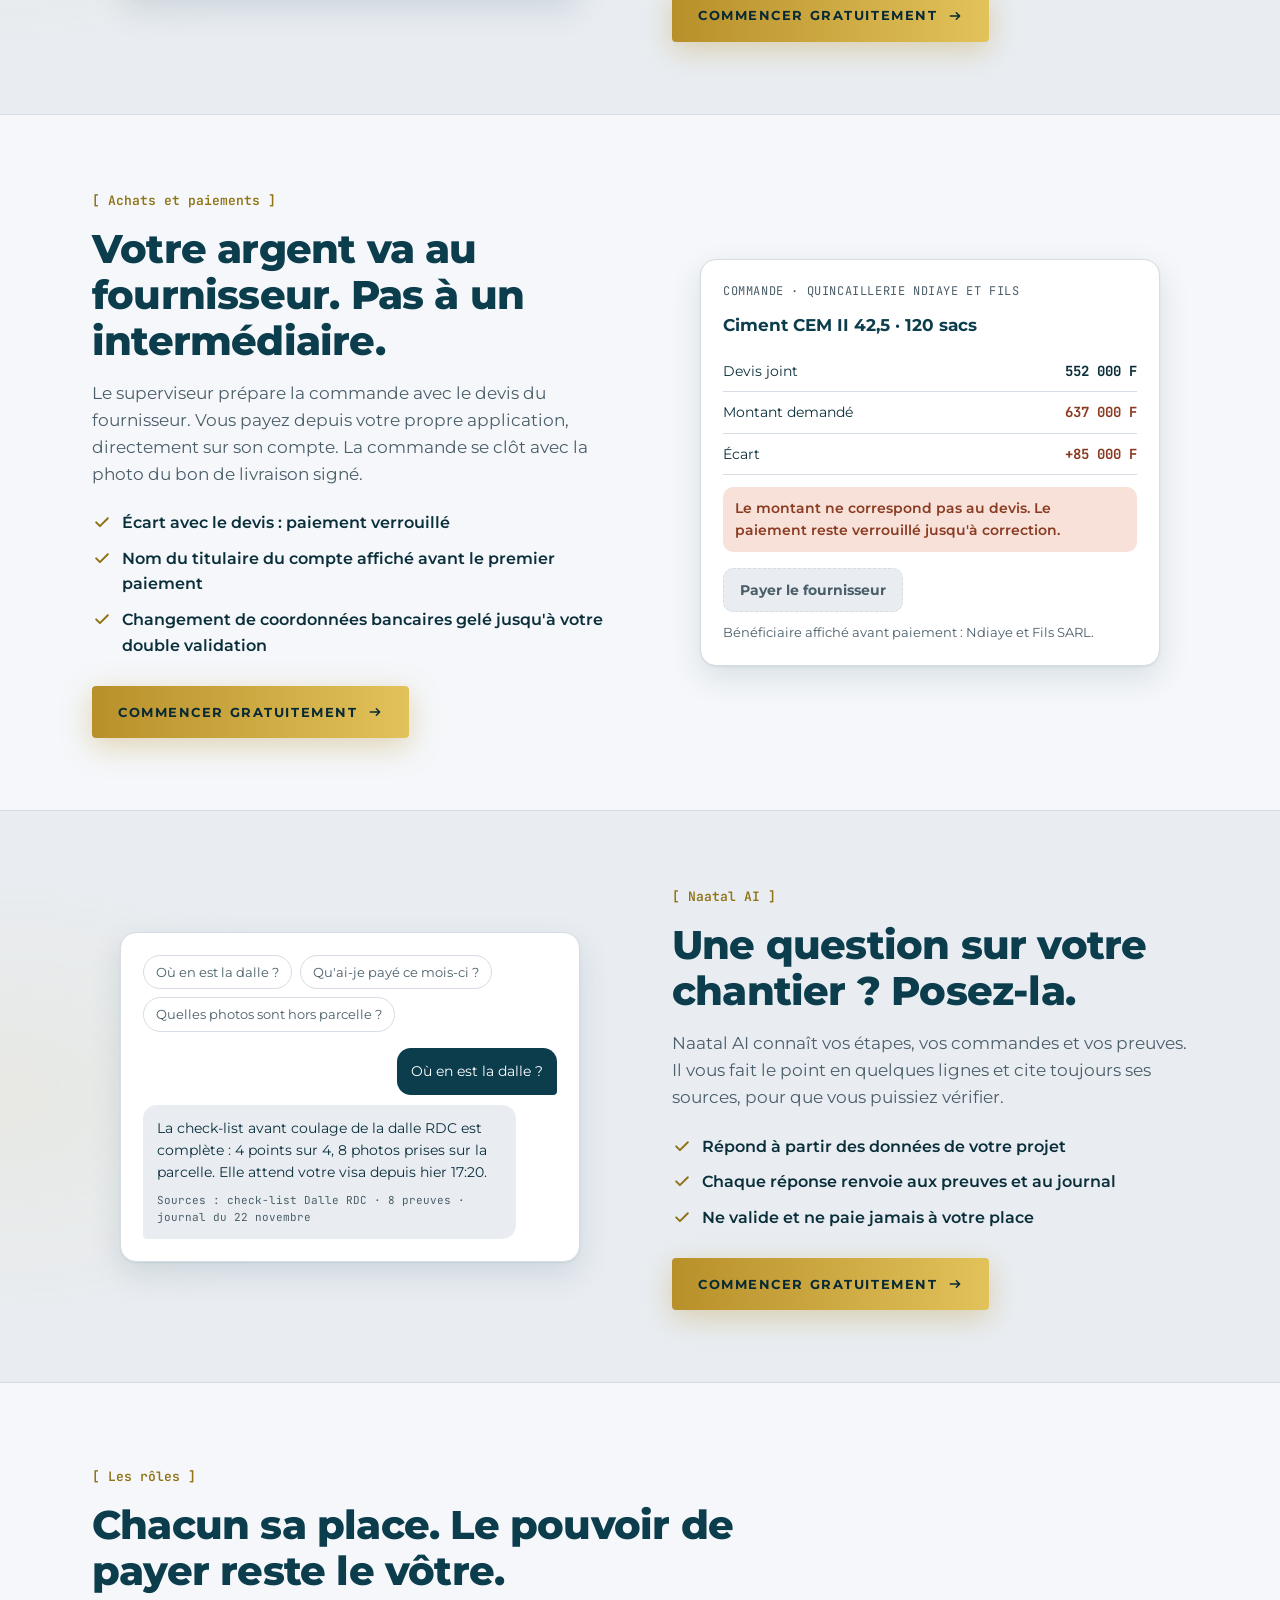
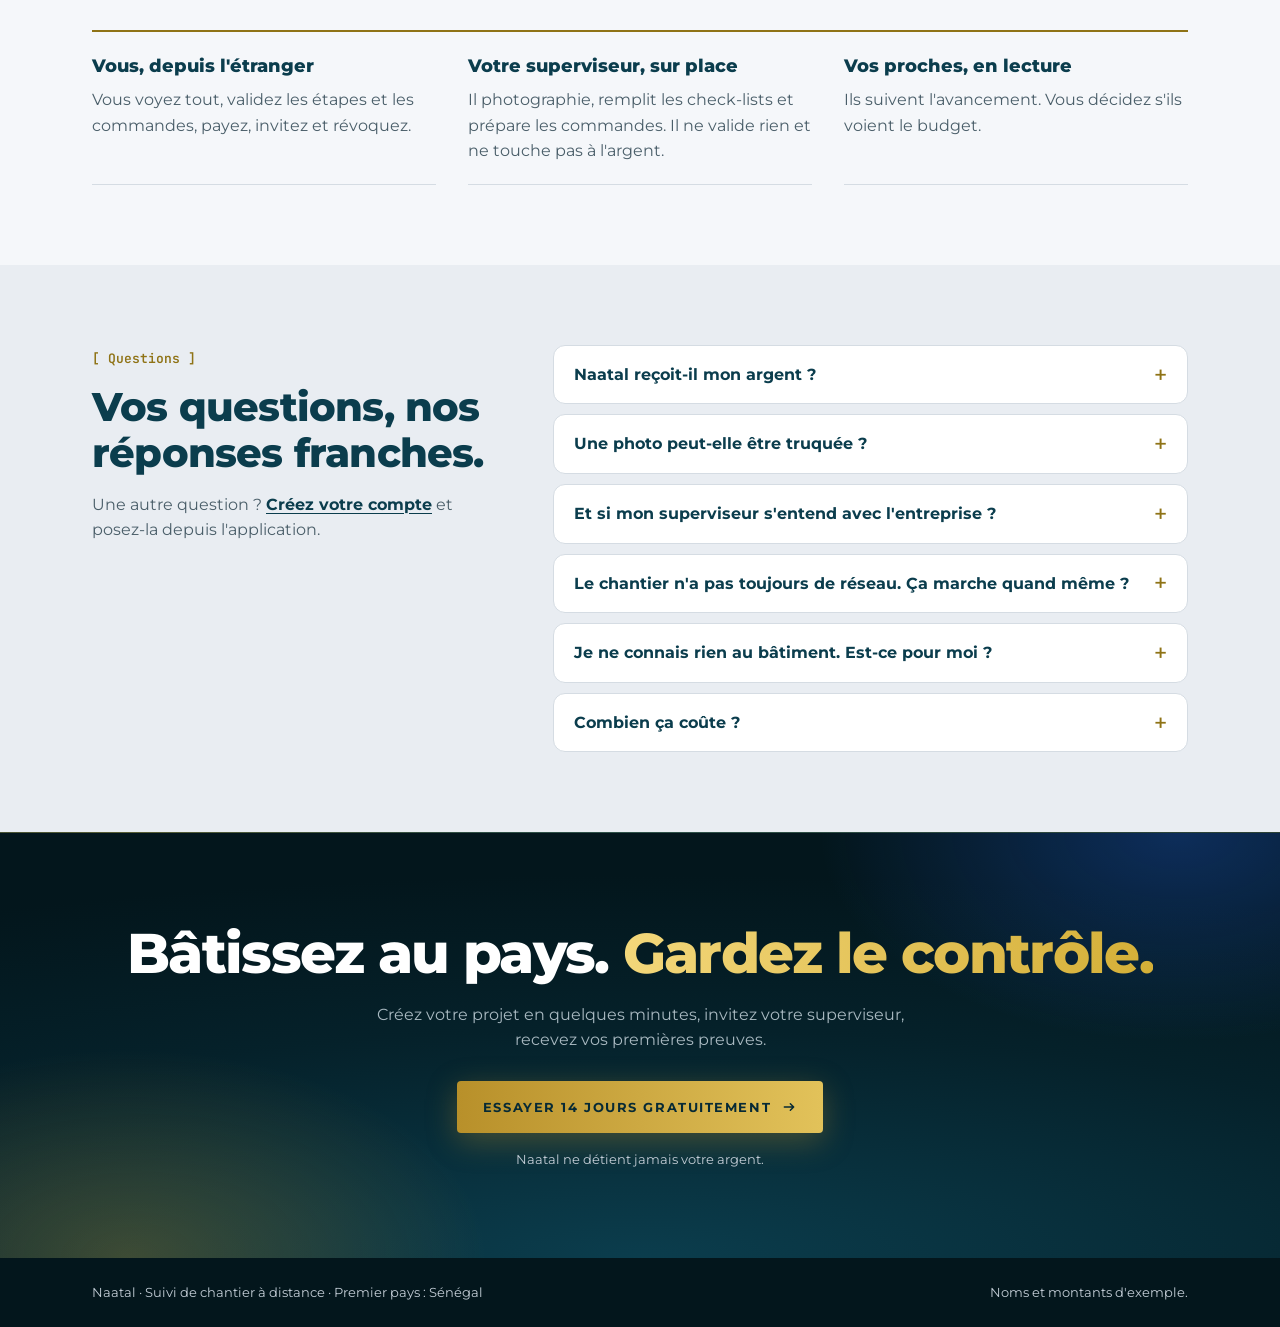
==== commit 98ad968b: "style(page-test): relief plus discret sur la maison du bouton final" ====
--- a/index.html
+++ b/index.html
@@ -10,11 +10,11 @@
 <script>
 try { var t = localStorage.getItem("naatal-theme"); if (t === "dark" || t === "light") document.documentElement.dataset.theme = t; } catch (e) {}
 </script>
-<link rel="stylesheet" href="styles.css?v=mwws1t90">
+<link rel="stylesheet" href="styles.css?v=mwws4u6y">
 </head>
 <body>
 <div class="__variable_4a860e"><div class="decouvrir teinte-or"><p class="d-annonce"><span>Premier pays ouvert : le Sénégal.</span> 14 jours d'essai gratuit sur votre premier projet.<!-- --> <a href="/connexion">J'en profite</a></p><header class="d-entete"><div class="d-wrap"><a class="d-marque" href="#contenu" aria-label="Naatal, retour en haut"><svg class="marque" width="34" height="34" viewBox="13 -8 390 400" role="img" aria-label="Naatal"><defs><linearGradient id="decouvrir-marque-or" x1="0" y1="20" x2="0" y2="370" gradientUnits="userSpaceOnUse"><stop offset="0" stop-color="#FFC24A"></stop><stop offset=".55" stop-color="#F8A61E"></stop><stop offset="1" stop-color="#EE920B"></stop></linearGradient><linearGradient id="decouvrir-marque-argent" x1="0" y1="240" x2="0" y2="310" gradientUnits="userSpaceOnUse"><stop offset="0" stop-color="#C3CAD1"></stop><stop offset="1" stop-color="#8C98A3"></stop></linearGradient><filter id="decouvrir-marque-biseau" x="-10%" y="-10%" width="120%" height="120%" color-interpolation-filters="sRGB"><feGaussianBlur in="SourceAlpha" stdDeviation="5" result="flou"></feGaussianBlur><feSpecularLighting in="flou" surfaceScale="5" specularConstant="1" specularExponent="18" lighting-color="#FFF6DD" result="reflet"><feDistantLight azimuth="250" elevation="48"></feDistantLight></feSpecularLighting><feComposite in="reflet" in2="SourceAlpha" operator="in" result="refletDedans"></feComposite><feDiffuseLighting in="flou" surfaceScale="5" diffuseConstant="1.1" lighting-color="#FFFFFF" result="ombrage"><feDistantLight azimuth="250" elevation="55"></feDistantLight></feDiffuseLighting><feComposite in="SourceGraphic" in2="ombrage" operator="arithmetic" k1="1" k2="0" k3="0" k4="0" result="modele"></feComposite><feComposite in="modele" in2="SourceAlpha" operator="in" result="modeleDedans"></feComposite><feComposite in="modeleDedans" in2="refletDedans" operator="arithmetic" k1="0" k2="1" k3="0.38" k4="0"></feComposite></filter><filter id="decouvrir-marque-ombre" x="-20%" y="-20%" width="140%" height="150%"><feDropShadow dx="0" dy="10" stdDeviation="9" flood-color="#000000" flood-opacity="0.38"></feDropShadow></filter></defs><g filter="url(#decouvrir-marque-ombre)"><g fill="none" stroke-linecap="round" stroke-linejoin="round" filter="url(#decouvrir-marque-biseau)"><path d="M34 178 209 40l175 138" stroke="url(#decouvrir-marque-or)" stroke-width="38"></path><path d="M92 152v194h234V152" stroke="url(#decouvrir-marque-or)" stroke-width="38"></path><path d="M92 218l38-36 38 34 40-34 38 34 40-34 38 34" stroke="url(#decouvrir-marque-or)" stroke-width="30"></path><path d="m112 282 36-34 36 32 38-34 36 32 40-38" stroke="url(#decouvrir-marque-argent)" stroke-width="30"></path></g></g></svg><svg class="logotype" height="15" width="90.6" viewBox="0 0 604 100" role="img" aria-label="Naatal"><g fill="currentColor"><path d="M0 100V0h27l42 60V0h28v100H70L28 40v60z"></path><path transform="translate(101 0)" d="M0 100 42 0h30l42 100H84L57 33 30 100z"></path><path transform="translate(209 0)" d="M0 100 42 0h30l42 100H84L57 33 30 100z"></path><path transform="translate(405 0)" d="M0 100 42 0h30l42 100H84L57 33 30 100z"></path><path transform="translate(317 0)" d="M0 0h90v24H59v76H31V24H0z"></path><path transform="translate(526 0)" d="M0 0h28v76h50v24H0z"></path></g><g fill="var(--brand-orange)"><path transform="translate(101 0)" d="M42 90a15 15 0 0 1 30 0z"></path><path transform="translate(209 0)" d="M42 90a15 15 0 0 1 30 0z"></path><path transform="translate(405 0)" d="M42 90a15 15 0 0 1 30 0z"></path></g></svg></a><nav class="d-nav-centre" aria-label="Sections"><div class="d-cas-menu"><button type="button" class="d-cas-declencheur" aria-expanded="false" aria-controls="_R_qclritqlb_">Cas d'usage<svg viewBox="0 0 24 24" aria-hidden="true"><path d="m7 10 5 5 5-5" fill="none" stroke="currentColor" stroke-width="2" stroke-linecap="round"></path></svg></button><div class="d-cas-panneau" id="_R_qclritqlb_" hidden=""><ul><li><a href="proprietaire.html"><span class="d-cas-picto" aria-hidden="true"><svg viewBox="0 0 24 24" fill="none" stroke="currentColor" stroke-width="1.7" stroke-linecap="round" stroke-linejoin="round"><path d="M4 11.5 12 5l8 6.5"></path><path d="M6.5 10v9h11v-9"></path><path d="M10.5 19v-4.5h3V19"></path></svg></span><span><strong>Pour les propriétaires</strong><span>Voir, vérifier et payer votre chantier depuis l'étranger.</span></span></a></li><li><a href="superviseur-proche.html"><span class="d-cas-picto" aria-hidden="true"><svg viewBox="0 0 24 24" fill="none" stroke="currentColor" stroke-width="1.7" stroke-linecap="round" stroke-linejoin="round"><circle cx="9" cy="8.5" r="2.6"></circle><circle cx="16" cy="9.5" r="2.1"></circle><path d="M4.5 18.5c.6-3 2.4-4.6 4.5-4.6s3.9 1.6 4.5 4.6"></path><path d="M14 14.2c.6-.3 1.3-.5 2-.5 1.8 0 3.1 1.4 3.6 3.8"></path></svg></span><span><strong>Pour les superviseurs proches</strong><span>Suivre le chantier d'un parent, avec une charte claire.</span></span></a></li><li><a href="superviseur-professionnel.html"><span class="d-cas-picto" aria-hidden="true"><svg viewBox="0 0 24 24" fill="none" stroke="currentColor" stroke-width="1.7" stroke-linecap="round" stroke-linejoin="round"><path d="M5 15h14"></path><path d="M6.5 15a5.5 5.5 0 0 1 11 0"></path><path d="M12 9.5V7"></path><path d="M4.5 17.5h15"></path></svg></span><span><strong>Pour les superviseurs professionnels</strong><span>Proposer vos honoraires, signer un contrat, être payé.</span></span></a></li><li><a href="invite.html"><span class="d-cas-picto" aria-hidden="true"><svg viewBox="0 0 24 24" fill="none" stroke="currentColor" stroke-width="1.7" stroke-linecap="round" stroke-linejoin="round"><path d="M3.5 12s3-5.5 8.5-5.5 8.5 5.5 8.5 5.5-3 5.5-8.5 5.5S3.5 12 3.5 12Z"></path><circle cx="12" cy="12" r="2.4"></circle></svg></span><span><strong>Pour les invités</strong><span>Suivre le chantier de la famille, en lecture seule.</span></span></a></li><li><a href="demande-de-devis.html"><span class="d-cas-picto" aria-hidden="true"><svg viewBox="0 0 24 24" fill="none" stroke="currentColor" stroke-width="1.7" stroke-linecap="round" stroke-linejoin="round"><path d="M7 4.5h7.5L18 8v11.5H7z"></path><path d="M14 4.5V8h4"></path><path d="M9.5 12h6M9.5 15h6"></path></svg></span><span><strong>Demande de devis</strong><span>Recevoir des devis comparables, sans montrer votre budget.</span></span></a></li><li><a href="controles-anti-fraude.html"><span class="d-cas-picto" aria-hidden="true"><svg viewBox="0 0 24 24" fill="none" stroke="currentColor" stroke-width="1.7" stroke-linecap="round" stroke-linejoin="round"><path d="M12 3.5 5.5 6v5.5c0 4.2 2.8 7.6 6.5 9 3.7-1.4 6.5-4.8 6.5-9V6z"></path><path d="m9 12 2.2 2.2L15.5 10"></path></svg></span><span><strong>Contrôles anti-fraude</strong><span>Ce que Naatal signale et bloque avant que l'argent ne parte.</span></span></a></li></ul></div></div><a href="#comment">Démo</a><a href="test.html">Tester</a><a href="#etapes">Étapes</a><a href="#achats">Achats</a><a href="#assistant">Naatal AI</a><a href="#questions">Questions</a></nav><div class="d-nav-droite"><div class="d-cas-mobile"><div class="d-cas-menu"><button type="button" class="d-cas-declencheur" aria-expanded="false" aria-controls="_R_uclritqlb_">Cas d'usage<svg viewBox="0 0 24 24" aria-hidden="true"><path d="m7 10 5 5 5-5" fill="none" stroke="currentColor" stroke-width="2" stroke-linecap="round"></path></svg></button><div class="d-cas-panneau" id="_R_uclritqlb_" hidden=""><ul><li><a href="proprietaire.html"><span class="d-cas-picto" aria-hidden="true"><svg viewBox="0 0 24 24" fill="none" stroke="currentColor" stroke-width="1.7" stroke-linecap="round" stroke-linejoin="round"><path d="M4 11.5 12 5l8 6.5"></path><path d="M6.5 10v9h11v-9"></path><path d="M10.5 19v-4.5h3V19"></path></svg></span><span><strong>Pour les propriétaires</strong><span>Voir, vérifier et payer votre chantier depuis l'étranger.</span></span></a></li><li><a href="superviseur-proche.html"><span class="d-cas-picto" aria-hidden="true"><svg viewBox="0 0 24 24" fill="none" stroke="currentColor" stroke-width="1.7" stroke-linecap="round" stroke-linejoin="round"><circle cx="9" cy="8.5" r="2.6"></circle><circle cx="16" cy="9.5" r="2.1"></circle><path d="M4.5 18.5c.6-3 2.4-4.6 4.5-4.6s3.9 1.6 4.5 4.6"></path><path d="M14 14.2c.6-.3 1.3-.5 2-.5 1.8 0 3.1 1.4 3.6 3.8"></path></svg></span><span><strong>Pour les superviseurs proches</strong><span>Suivre le chantier d'un parent, avec une charte claire.</span></span></a></li><li><a href="superviseur-professionnel.html"><span class="d-cas-picto" aria-hidden="true"><svg viewBox="0 0 24 24" fill="none" stroke="currentColor" stroke-width="1.7" stroke-linecap="round" stroke-linejoin="round"><path d="M5 15h14"></path><path d="M6.5 15a5.5 5.5 0 0 1 11 0"></path><path d="M12 9.5V7"></path><path d="M4.5 17.5h15"></path></svg></span><span><strong>Pour les superviseurs professionnels</strong><span>Proposer vos honoraires, signer un contrat, être payé.</span></span></a></li><li><a href="invite.html"><span class="d-cas-picto" aria-hidden="true"><svg viewBox="0 0 24 24" fill="none" stroke="currentColor" stroke-width="1.7" stroke-linecap="round" stroke-linejoin="round"><path d="M3.5 12s3-5.5 8.5-5.5 8.5 5.5 8.5 5.5-3 5.5-8.5 5.5S3.5 12 3.5 12Z"></path><circle cx="12" cy="12" r="2.4"></circle></svg></span><span><strong>Pour les invités</strong><span>Suivre le chantier de la famille, en lecture seule.</span></span></a></li><li><a href="demande-de-devis.html"><span class="d-cas-picto" aria-hidden="true"><svg viewBox="0 0 24 24" fill="none" stroke="currentColor" stroke-width="1.7" stroke-linecap="round" stroke-linejoin="round"><path d="M7 4.5h7.5L18 8v11.5H7z"></path><path d="M14 4.5V8h4"></path><path d="M9.5 12h6M9.5 15h6"></path></svg></span><span><strong>Demande de devis</strong><span>Recevoir des devis comparables, sans montrer votre budget.</span></span></a></li><li><a href="controles-anti-fraude.html"><span class="d-cas-picto" aria-hidden="true"><svg viewBox="0 0 24 24" fill="none" stroke="currentColor" stroke-width="1.7" stroke-linecap="round" stroke-linejoin="round"><path d="M12 3.5 5.5 6v5.5c0 4.2 2.8 7.6 6.5 9 3.7-1.4 6.5-4.8 6.5-9V6z"></path><path d="m9 12 2.2 2.2L15.5 10"></path></svg></span><span><strong>Contrôles anti-fraude</strong><span>Ce que Naatal signale et bloque avant que l'argent ne parte.</span></span></a></li></ul></div></div></div><button class="bouton-icone" type="button" aria-label="Passer en mode sombre" aria-pressed="false"><svg class="moon" viewBox="0 0 24 24" fill="none" stroke="currentColor" stroke-width="2" stroke-linecap="round" stroke-linejoin="round" aria-hidden="true"><path d="M20 14.5A8 8 0 0 1 9.5 4a8 8 0 1 0 10.5 10.5z"></path></svg><svg class="sun" viewBox="0 0 24 24" fill="none" stroke="currentColor" stroke-width="2" stroke-linecap="round" stroke-linejoin="round" aria-hidden="true"><circle cx="12" cy="12" r="4"></circle><path d="M12 2v2m0 16v2M4.9 4.9l1.4 1.4m11.4 11.4 1.4 1.4M2 12h2m16 0h2M4.9 19.1l1.4-1.4M17.7 6.3l1.4-1.4"></path></svg></button><a class="d-connexion" href="/connexion">Se connecter</a></div></div></header><main id="contenu"><section class="d-hero" aria-labelledby="hero-titre"><div class="d-hero-decor" aria-hidden="true"><span class="d-halo h1"></span><span class="d-halo h2"></span><span class="d-halo h3"></span><span class="d-particule vert" style="left:8%;top:18%;width:4px;height:4px;animation-delay:0s"></span><span class="d-particule bleu" style="left:16%;top:62%;width:6px;height:6px;animation-delay:2.1s"></span><span class="d-particule vert" style="left:24%;top:34%;width:3px;height:3px;animation-delay:4.3s"></span><span class="d-particule vert" style="left:31%;top:80%;width:5px;height:5px;animation-delay:1.2s"></span><span class="d-particule bleu" style="left:43%;top:12%;width:4px;height:4px;animation-delay:3.4s"></span><span class="d-particule vert" style="left:52%;top:70%;width:3px;height:3px;animation-delay:5.1s"></span><span class="d-particule vert" style="left:61%;top:24%;width:5px;height:5px;animation-delay:0.8s"></span><span class="d-particule bleu" style="left:69%;top:52%;width:3px;height:3px;animation-delay:2.7s"></span><span class="d-particule vert" style="left:77%;top:14%;width:6px;height:6px;animation-delay:4.8s"></span><span class="d-particule bleu" style="left:84%;top:66%;width:4px;height:4px;animation-delay:1.6s"></span><span class="d-particule vert" style="left:91%;top:38%;width:5px;height:5px;animation-delay:3.9s"></span><span class="d-particule bleu" style="left:96%;top:84%;width:3px;height:3px;animation-delay:0.4s"></span><svg class="d-vague" viewBox="0 0 1440 360" preserveAspectRatio="none"><defs><linearGradient id="d-vague-trait" x1="0" x2="1" y1="0" y2="0"><stop class="d-stop-debut" offset="0" stop-opacity="0.2"></stop><stop class="d-stop-debut" offset="0.35"></stop><stop offset="0.7" stop-color="#3b82f6"></stop><stop offset="1" stop-color="#3b82f6" stop-opacity="0.3"></stop></linearGradient><linearGradient id="d-vague-fond" x1="0" x2="0" y1="0" y2="1"><stop class="d-stop-fond" offset="0" stop-opacity="0.22"></stop><stop class="d-stop-fond" offset="1" stop-opacity="0"></stop></linearGradient></defs><path class="d-vague-aire" d="M0 140 C 140 60, 230 70, 330 150 S 520 300, 640 230 S 820 110, 960 170 S 1160 60, 1260 90 S 1400 190, 1440 200 L 1440 360 L 0 360 Z" fill="url(#d-vague-fond)"></path><path class="d-vague-ligne" d="M0 140 C 140 60, 230 70, 330 150 S 520 300, 640 230 S 820 110, 960 170 S 1160 60, 1260 90 S 1400 190, 1440 200" fill="none" stroke="url(#d-vague-trait)" stroke-width="2"></path><path class="d-vague-eclat" d="M0 140 C 140 60, 230 70, 330 150 S 520 300, 640 230 S 820 110, 960 170 S 1160 60, 1260 90 S 1400 190, 1440 200" fill="none" pathLength="1000"></path></svg></div><div class="d-wrap d-hero-contenu"><p class="d-surtitre">Suivi de chantier à distance</p><p class="d-direct"><span class="d-direct-point">Chantier en direct</span><span>Thiès, Cité Lamy</span><span>Dalle RDC : visa attendu</span><span>8 preuves aujourd'hui</span></p><h1 id="hero-titre">Bâtissez de loin.<br/>Contrôlez <em>de près.</em></h1><p class="d-sous-titre">Photos prises sur votre parcelle, étapes validées par vous, fournisseurs payés en direct au montant du devis. Pensé pour la diaspora qui fait construire au pays.</p><div class="d-hero-cta"><a class="d-bouton-degrade" href="/connexion"><svg viewBox="0 0 24 24" fill="none" stroke="currentColor" stroke-width="2.2" stroke-linecap="round" stroke-linejoin="round" aria-hidden="true"><path d="M5 12h14m-5-5 5 5-5 5"></path></svg>Commencer gratuitement</a><a class="d-bouton-contour" href="#comment">Voir la démo<svg viewBox="0 0 24 24" fill="none" stroke="currentColor" stroke-width="2.2" stroke-linecap="round" stroke-linejoin="round" aria-hidden="true"><path d="M5 12h14m-5-5 5 5-5 5"></path></svg></a></div><ul class="d-chiffres"><li><b>0<i> F</i></b><span>Transité par Naatal</span></li><li><b>1<i> visa</i></b><span>Avant chaque coulage</span></li><li><b>100<i> %</i></b><span>Photos prises sur place</span></li><li><b>0<i> F</i></b><span>D'écart avec le devis</span></li></ul></div><div class="d-hero-pied"><div class="d-wrap"><p>Paiement direct depuis Wave, Orange Money ou virement. Premier pays : Sénégal.</p><ul><li>Maison</li><li>Villa</li><li>Immeuble</li><li>Rénovation</li></ul></div></div><div class="d-hero-films" id="comment"><div class="d-films"><div class="d-wrap d-films-tete"><span class="d-films-pastille">[ Comment ça marche ]</span><h2 id="films-titre">Quatre minutes pour voir Naatal à l'œuvre.</h2><p class="d-films-resume" aria-live="polite">Connexion par code, dix questions d'accueil, création du chantier, puis relevé et validation de la position de la parcelle.</p><div class="d-films-onglets" role="group" aria-label="Choisir une démonstration"><button type="button" aria-pressed="true">Inscription et parcelle<i class="d-films-progres" style="transform:scaleX(0)" aria-hidden="true"></i></button><button type="button" aria-pressed="false">Étapes, plans, budget<i class="d-films-progres" style="transform:scaleX(0)" aria-hidden="true"></i></button><button type="button" aria-pressed="false">Besoins et devis<i class="d-films-progres" style="transform:scaleX(0)" aria-hidden="true"></i></button><button type="button" aria-pressed="false">Plafond et paiement<i class="d-films-progres" style="transform:scaleX(0)" aria-hidden="true"></i></button></div></div><div class="d-films-piste"><div class="d-films-diapo d-films-gabarit" aria-hidden="true"><div class="d-films-image"></div></div><div class="d-films-diapo active" style="--place:0" aria-hidden="false"><div class="d-films-image"><video src="demonstrations/01-inscription-et-parcelle.webm" poster="demonstrations/01-inscription-et-parcelle.webp" muted="" playsInline="" preload="metadata" aria-label="Démonstration 1 sur 4 : Inscription et parcelle. Connexion par code, dix questions d'accueil, création du chantier, puis relevé et validation de la position de la parcelle."></video><button type="button" class="d-films-commande" aria-label="Lire la démonstration"><svg viewBox="0 0 24 24" aria-hidden="true"><path d="M8 5.5v13l10.5-6.5z" fill="currentColor"></path></svg></button></div></div><div class="d-films-diapo" style="--place:1" aria-hidden="true"><div class="d-films-image"><img src="demonstrations/02-etapes-plans-budget.webp" alt="" loading="lazy" draggable="false"/></div></div><div class="d-films-diapo hors-champ" style="--place:2" aria-hidden="true"><div class="d-films-image"><img src="demonstrations/03-besoins-et-demandes-de-devis.webp" alt="" loading="lazy" draggable="false"/></div></div><div class="d-films-diapo" style="--place:-1" aria-hidden="true"><div class="d-films-image"><img src="demonstrations/04-devis-plafond-paiement.webp" alt="" loading="lazy" draggable="false"/></div></div></div></div></div></section><section class="d-defile" aria-label="Contrôles appliqués par Naatal"><p class="d-defile-titre">Ce que Naatal vérifie à chaque instant</p><div class="d-defile-piste"><ul><li>Photo prise dans l'application, jamais depuis la galerie</li><li>Heure de nos serveurs à la réception</li><li>Position comparée au périmètre de la parcelle</li><li>Empreinte de chaque fichier vérifiée</li><li>Check-list photographiée avant chaque coulage</li><li>Commande rapprochée du devis au franc près</li><li>Titulaire du compte affiché avant le premier paiement</li><li>Bon de livraison signé, photographié sur place</li><li>Journal scellé : une retouche se détecte</li></ul><ul aria-hidden="true"><li>Photo prise dans l'application, jamais depuis la galerie</li><li>Heure de nos serveurs à la réception</li><li>Position comparée au périmètre de la parcelle</li><li>Empreinte de chaque fichier vérifiée</li><li>Check-list photographiée avant chaque coulage</li><li>Commande rapprochée du devis au franc près</li><li>Titulaire du compte affiché avant le premier paiement</li><li>Bon de livraison signé, photographié sur place</li><li>Journal scellé : une retouche se détecte</li></ul></div></section><section class="d-cas" aria-labelledby="cas-titre"><div class="d-wrap"><span class="d-pastille">[ Ce que Naatal arrête ]</span><h2 id="cas-titre">Trois situations que vous avez peut-être déjà vécues.</h2><div class="d-cas-grille"><article><b class="d-gros">+85 000 F</b><h3>Une facture gonflée</h3><p>Le montant demandé pour 120 sacs de ciment dépasse le devis. Le paiement reste bloqué jusqu'à correction.</p></article><article><b class="d-gros">1 coulage</b><h3>Retenu à temps</h3><p>Les cales d'enrobage ne sont pas photographiées. La dalle ne se coule pas tant que vous n'avez pas validé.</p></article><article><b class="d-gros">3 photos</b><h3>Prises ailleurs</h3><p>Envoyées à 2 km de votre parcelle, elles apparaissent dans le fil marquées « non conforme ».</p></article></div><p class="d-mention">Situations et montants d'exemple.</p></div></section><section class="d-module inverse" id="etapes" aria-labelledby="etapes-titre"><div class="d-wrap d-module-grille"><div class="d-module-texte"><span class="d-pastille">[ <!-- -->Étapes<!-- --> ]</span><h2 id="etapes-titre">Et si rien d'irréversible ne se faisait sans vous ?</h2><p>Fondations, dalle, élévation, toiture : chaque étape a sa check-list, photographiée point par point. Avant un coulage ou un recouvrement, le chantier attend votre visa.</p><ul class="d-points"><li><svg viewBox="0 0 24 24" fill="none" stroke="currentColor" stroke-width="2.4" stroke-linecap="round" stroke-linejoin="round" aria-hidden="true"><path d="m5 12.5 4.5 4.5L19 7.5"></path></svg>Un point non justifié bloque la soumission</li><li><svg viewBox="0 0 24 24" fill="none" stroke="currentColor" stroke-width="2.4" stroke-linecap="round" stroke-linejoin="round" aria-hidden="true"><path d="m5 12.5 4.5 4.5L19 7.5"></path></svg>Rejet avec réserves, motif à l'appui</li><li><svg viewBox="0 0 24 24" fill="none" stroke="currentColor" stroke-width="2.4" stroke-linecap="round" stroke-linejoin="round" aria-hidden="true"><path d="m5 12.5 4.5 4.5L19 7.5"></path></svg>Aucun paiement de l'étape suivante avant votre visa</li></ul><a class="d-cta" href="/connexion">Commencer gratuitement<svg viewBox="0 0 24 24" fill="none" stroke="currentColor" stroke-width="2.2" stroke-linecap="round" stroke-linejoin="round" aria-hidden="true"><path d="M5 12h14m-5-5 5 5-5 5"></path></svg></a></div><div class="d-module-visuel"><div class="d-ecran d-carte-seule" role="img" aria-label="Check-list avant coulage de la dalle du rez-de-chaussée : quatre points photographiés, le propriétaire peut valider ou rejeter avec réserves."><p class="d-etiquette">Dalle RDC · avant coulage</p><ul class="d-checklist"><li><svg viewBox="0 0 24 24" fill="none" stroke="currentColor" stroke-width="2.4" stroke-linecap="round" stroke-linejoin="round" aria-hidden="true"><path d="m5 12.5 4.5 4.5L19 7.5"></path></svg>Ferraillage HA conforme au plan<span>3 photos</span></li><li><svg viewBox="0 0 24 24" fill="none" stroke="currentColor" stroke-width="2.4" stroke-linecap="round" stroke-linejoin="round" aria-hidden="true"><path d="m5 12.5 4.5 4.5L19 7.5"></path></svg>Cales d'enrobage en place<span>2 photos</span></li><li><svg viewBox="0 0 24 24" fill="none" stroke="currentColor" stroke-width="2.4" stroke-linecap="round" stroke-linejoin="round" aria-hidden="true"><path d="m5 12.5 4.5 4.5L19 7.5"></path></svg>Coffrage nettoyé et étayé<span>2 photos</span></li><li><svg viewBox="0 0 24 24" fill="none" stroke="currentColor" stroke-width="2.4" stroke-linecap="round" stroke-linejoin="round" aria-hidden="true"><path d="m5 12.5 4.5 4.5L19 7.5"></path></svg>Gaines électriques posées<span>1 photo</span></li></ul><p class="d-note">Soumis par Ousmane Faye, superviseur, hier à 17:20.</p><div class="d-actions"><span class="d-bouton-plein">Valider l'étape</span><span class="d-bouton-trait">Rejeter avec réserves</span></div></div></div></div></section><section class="d-module" id="achats" aria-labelledby="achats-titre"><div class="d-wrap d-module-grille"><div class="d-module-texte"><span class="d-pastille">[ <!-- -->Achats et paiements<!-- --> ]</span><h2 id="achats-titre">Votre argent va au fournisseur. Pas à un intermédiaire.</h2><p>Le superviseur prépare la commande avec le devis du fournisseur. Vous payez depuis votre propre application, directement sur son compte. La commande se clôt avec la photo du bon de livraison signé.</p><ul class="d-points"><li><svg viewBox="0 0 24 24" fill="none" stroke="currentColor" stroke-width="2.4" stroke-linecap="round" stroke-linejoin="round" aria-hidden="true"><path d="m5 12.5 4.5 4.5L19 7.5"></path></svg>Écart avec le devis : paiement verrouillé</li><li><svg viewBox="0 0 24 24" fill="none" stroke="currentColor" stroke-width="2.4" stroke-linecap="round" stroke-linejoin="round" aria-hidden="true"><path d="m5 12.5 4.5 4.5L19 7.5"></path></svg>Nom du titulaire du compte affiché avant le premier paiement</li><li><svg viewBox="0 0 24 24" fill="none" stroke="currentColor" stroke-width="2.4" stroke-linecap="round" stroke-linejoin="round" aria-hidden="true"><path d="m5 12.5 4.5 4.5L19 7.5"></path></svg>Changement de coordonnées bancaires gelé jusqu'à votre double validation</li></ul><a class="d-cta" href="/connexion">Commencer gratuitement<svg viewBox="0 0 24 24" fill="none" stroke="currentColor" stroke-width="2.2" stroke-linecap="round" stroke-linejoin="round" aria-hidden="true"><path d="M5 12h14m-5-5 5 5-5 5"></path></svg></a></div><div class="d-module-visuel"><div class="d-ecran d-carte-seule" role="img" aria-label="Commande de ciment : devis de 552 000 F, montant demandé 637 000 F, écart de 85 000 F, paiement verrouillé tant que le montant ne correspond pas au devis."><p class="d-etiquette">Commande · Quincaillerie Ndiaye et Fils</p><p class="d-article">Ciment CEM II 42,5 · 120 sacs</p><dl class="d-comparaison"><div><dt>Devis joint</dt><dd>552 000 F</dd></div><div class="ko"><dt>Montant demandé</dt><dd>637 000 F</dd></div><div class="ko"><dt>Écart</dt><dd>+85 000 F</dd></div></dl><p class="d-alerte-texte">Le montant ne correspond pas au devis. Le paiement reste verrouillé jusqu'à correction.</p><div class="d-actions"><span class="d-bouton-inactif">Payer le fournisseur</span></div><p class="d-note">Bénéficiaire affiché avant paiement : Ndiaye et Fils SARL.</p></div></div></div></section><section class="d-module inverse" id="assistant" aria-labelledby="assistant-titre"><div class="d-wrap d-module-grille"><div class="d-module-texte"><span class="d-pastille">[ <!-- -->Naatal AI<!-- --> ]</span><h2 id="assistant-titre">Une question sur votre chantier ? Posez-la.</h2><p>Naatal AI connaît vos étapes, vos commandes et vos preuves. Il vous fait le point en quelques lignes et cite toujours ses sources, pour que vous puissiez vérifier.</p><ul class="d-points"><li><svg viewBox="0 0 24 24" fill="none" stroke="currentColor" stroke-width="2.4" stroke-linecap="round" stroke-linejoin="round" aria-hidden="true"><path d="m5 12.5 4.5 4.5L19 7.5"></path></svg>Répond à partir des données de votre projet</li><li><svg viewBox="0 0 24 24" fill="none" stroke="currentColor" stroke-width="2.4" stroke-linecap="round" stroke-linejoin="round" aria-hidden="true"><path d="m5 12.5 4.5 4.5L19 7.5"></path></svg>Chaque réponse renvoie aux preuves et au journal</li><li><svg viewBox="0 0 24 24" fill="none" stroke="currentColor" stroke-width="2.4" stroke-linecap="round" stroke-linejoin="round" aria-hidden="true"><path d="m5 12.5 4.5 4.5L19 7.5"></path></svg>Ne valide et ne paie jamais à votre place</li></ul><a class="d-cta" href="/connexion">Commencer gratuitement<svg viewBox="0 0 24 24" fill="none" stroke="currentColor" stroke-width="2.2" stroke-linecap="round" stroke-linejoin="round" aria-hidden="true"><path d="M5 12h14m-5-5 5 5-5 5"></path></svg></a></div><div class="d-module-visuel"><div class="d-ecran d-carte-seule d-assistant" role="img" aria-label="Échange avec Naatal AI : à la question « Où en est la dalle ? », l'assistant répond avec l'état de la check-list et cite ses sources."><div class="d-suggestions"><span>Où en est la dalle ?</span><span>Qu'ai-je payé ce mois-ci ?</span><span>Quelles photos sont hors parcelle ?</span></div><p class="d-bulle vous">Où en est la dalle ?</p><p class="d-bulle naatal">La check-list avant coulage de la dalle RDC est complète : 4 points sur 4, 8 photos prises sur la parcelle. Elle attend votre visa depuis hier 17:20.<span class="d-sources">Sources : check-list Dalle RDC · 8 preuves · journal du 22 novembre</span></p></div></div></div></section><section class="d-roles" aria-labelledby="roles-titre"><div class="d-wrap"><span class="d-pastille">[ Les rôles ]</span><h2 id="roles-titre">Chacun sa place. Le pouvoir de payer reste le vôtre.</h2><dl class="d-roles-liste"><div><dt>Vous, depuis l'étranger</dt><dd>Vous voyez tout, validez les étapes et les commandes, payez, invitez et révoquez.</dd></div><div><dt>Votre superviseur, sur place</dt><dd>Il photographie, remplit les check-lists et prépare les commandes. Il ne valide rien et ne touche pas à l'argent.</dd></div><div><dt>Vos proches, en lecture</dt><dd>Ils suivent l'avancement. Vous décidez s'ils voient le budget.</dd></div></dl></div></section><section class="d-faq" id="questions" aria-labelledby="faq-titre"><div class="d-wrap d-faq-grille"><div><span class="d-pastille">[ Questions ]</span><h2 id="faq-titre">Vos questions, nos réponses franches.</h2><p>Une autre question ? <a href="/connexion">Créez votre compte</a> et posez-la depuis l'application.</p></div><div class="d-accordeon"><details><summary>Naatal reçoit-il mon argent ?</summary><p>Jamais. Vous payez depuis votre propre application Wave, Orange Money ou par virement, directement sur le compte du fournisseur. Naatal vérifie la commande avant le paiement et enregistre la confirmation du fournisseur après.</p></details><details><summary>Une photo peut-elle être truquée ?</summary><p>Aucune application ne le garantit à 100 %. Naatal applique tous les contrôles possibles : capture dans l'application, heure serveur, position, empreinte du fichier. Chaque preuve affiche son niveau de confiance plutôt qu'un faux « certifié ».</p></details><details><summary>Et si mon superviseur s'entend avec l'entreprise ?</summary><p>La technologie ne supprime pas ce risque, elle le réduit. Le superviseur signe une déclaration de non-conflit d'intérêts, il ne peut ni valider ni payer, et vous pouvez faire passer un bureau de contrôle aux étapes critiques. Vous retirez son accès en un geste.</p></details><details><summary>Le chantier n'a pas toujours de réseau. Ça marche quand même ?</summary><p>Oui. Les photos et les check-lists s'enregistrent sur le téléphone et partent dès que la connexion revient. La preuve indique alors le délai de synchronisation.</p></details><details><summary>Je ne connais rien au bâtiment. Est-ce pour moi ?</summary><p>C'est pour vous. Les étapes sont déjà prêtes pour une maison, une villa ou un immeuble : fondations, dalle, élévation, toiture. Chaque point de contrôle est expliqué simplement, et Naatal AI répond à vos questions sur votre propre chantier.</p></details><details><summary>Combien ça coûte ?</summary><p>L'abonnement se prend par projet actif, avec trois formules : Essentiel, Contrôle et Premium. Les 14 premiers jours sont gratuits ; vous choisissez ensuite la formule adaptée à votre chantier.</p></details></div></div></section><section class="d-final" aria-labelledby="final-titre"><div class="d-wrap"><h2 id="final-titre">Bâtissez au pays. <em>Gardez le contrôle.</em></h2><p>Créez votre projet en quelques minutes, invitez votre superviseur, recevez vos premières preuves.</p><a class="d-cta" href="/connexion">Essayer 14 jours gratuitement<svg viewBox="0 0 24 24" fill="none" stroke="currentColor" stroke-width="2.2" stroke-linecap="round" stroke-linejoin="round" aria-hidden="true"><path d="M5 12h14m-5-5 5 5-5 5"></path></svg></a><p class="d-mention">Naatal ne détient jamais votre argent.</p></div></section></main><footer class="d-pied"><div class="d-wrap"><span>Naatal · Suivi de chantier à distance · Premier pays : Sénégal</span><span>Noms et montants d'exemple.</span></div></footer></div></div>
 <script type="application/json" id="films-donnees">[{"fichier":"01-inscription-et-parcelle","titre":"Inscription et parcelle","resume":"Connexion par code, dix questions d'accueil, création du chantier, puis relevé et validation de la position de la parcelle.","disponible":true,"vertical":false},{"fichier":"02-etapes-plans-budget","titre":"Étapes, plans, budget","resume":"Étapes préremplies avec leurs points d'arrêt, dépôt du plan de l'architecte, enveloppe de chaque lot lue dans le DQE.","disponible":true,"vertical":false},{"fichier":"03-besoins-et-demandes-de-devis","titre":"Besoins et devis","resume":"Le DQE détaillé devient la liste des achats, le gros œuvre est converti en matériaux, deux menuisiers sont consultés sans voir aucun prix.","disponible":true,"vertical":false},{"fichier":"04-devis-plafond-paiement","titre":"Plafond et paiement","resume":"Le fournisseur répond depuis son lien. Le devis dépasse l'enveloppe : avenant motivé. Puis plafond du premier paiement, code et paiement direct.","disponible":true,"vertical":false}]</script>
-<script src="vitrine.js?v=mwws1t90"></script>
+<script src="vitrine.js?v=mwws4u6y"></script>
 </body>
 </html>
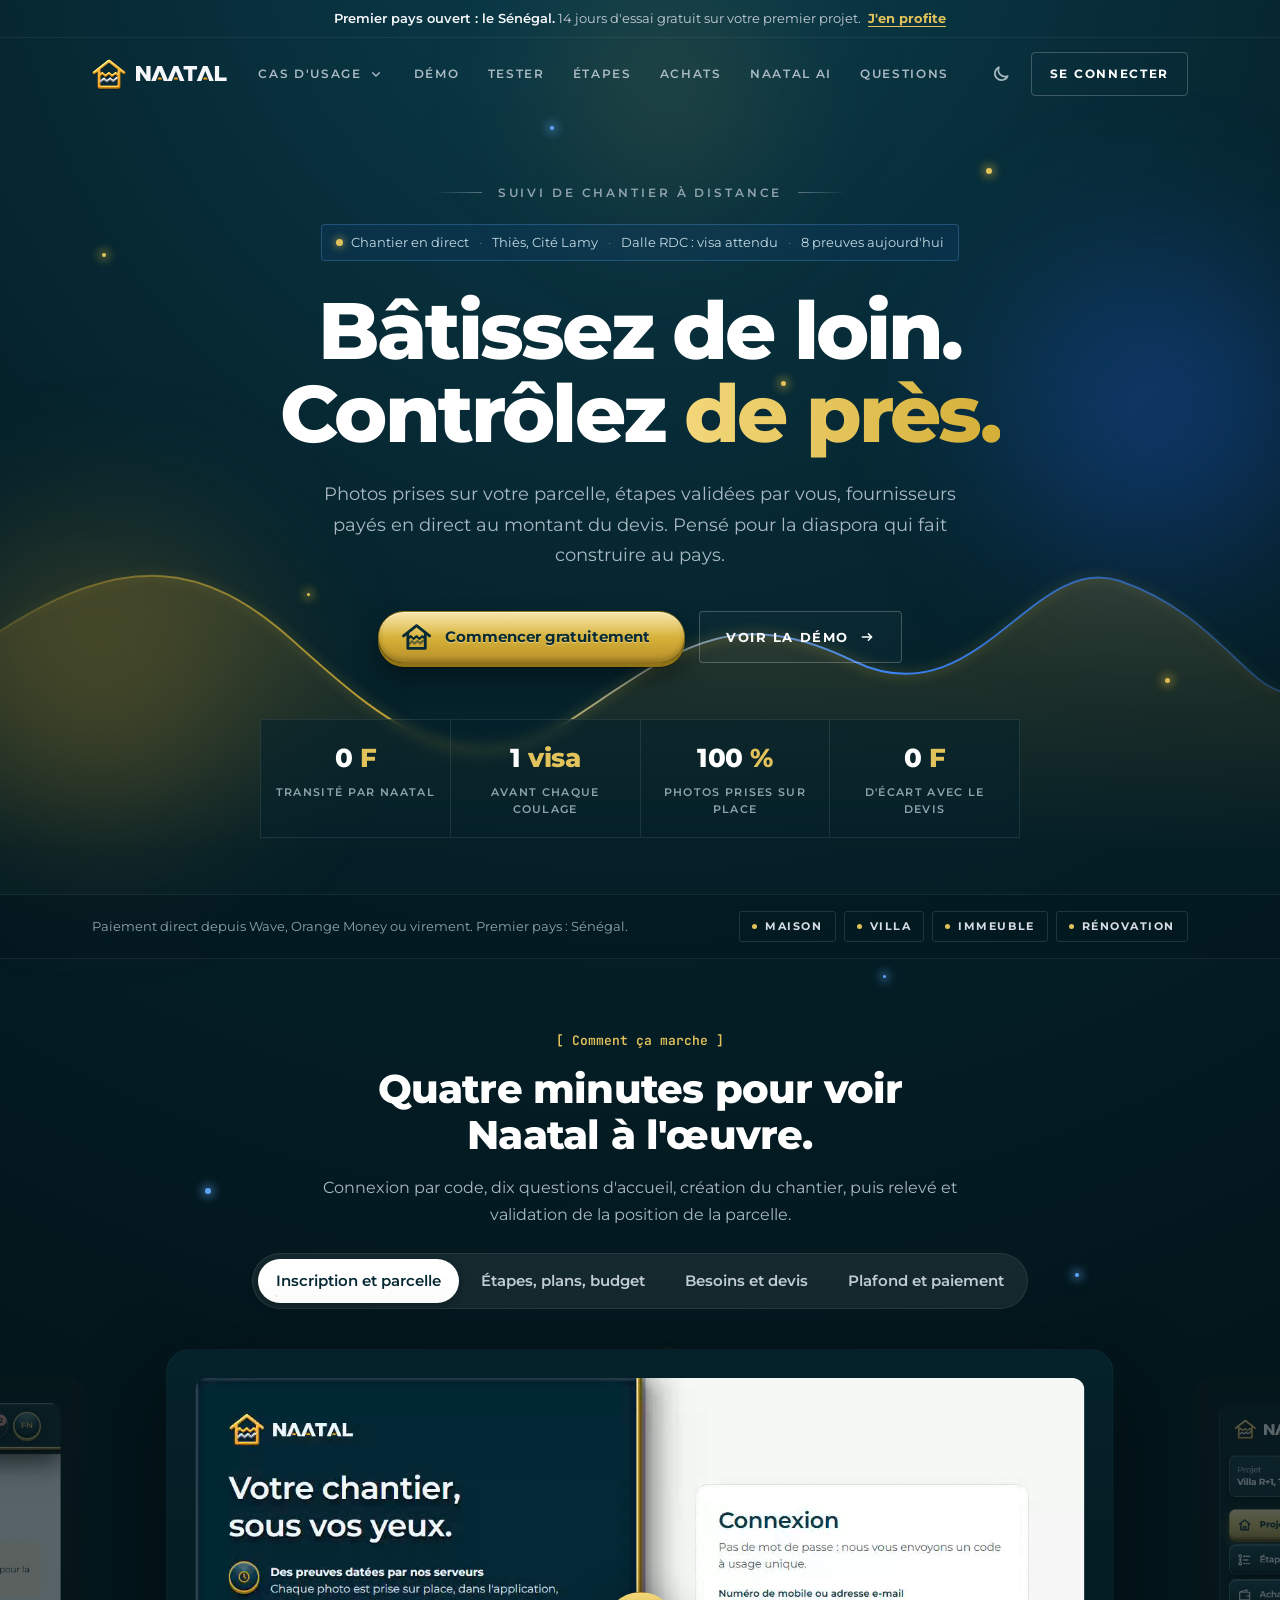
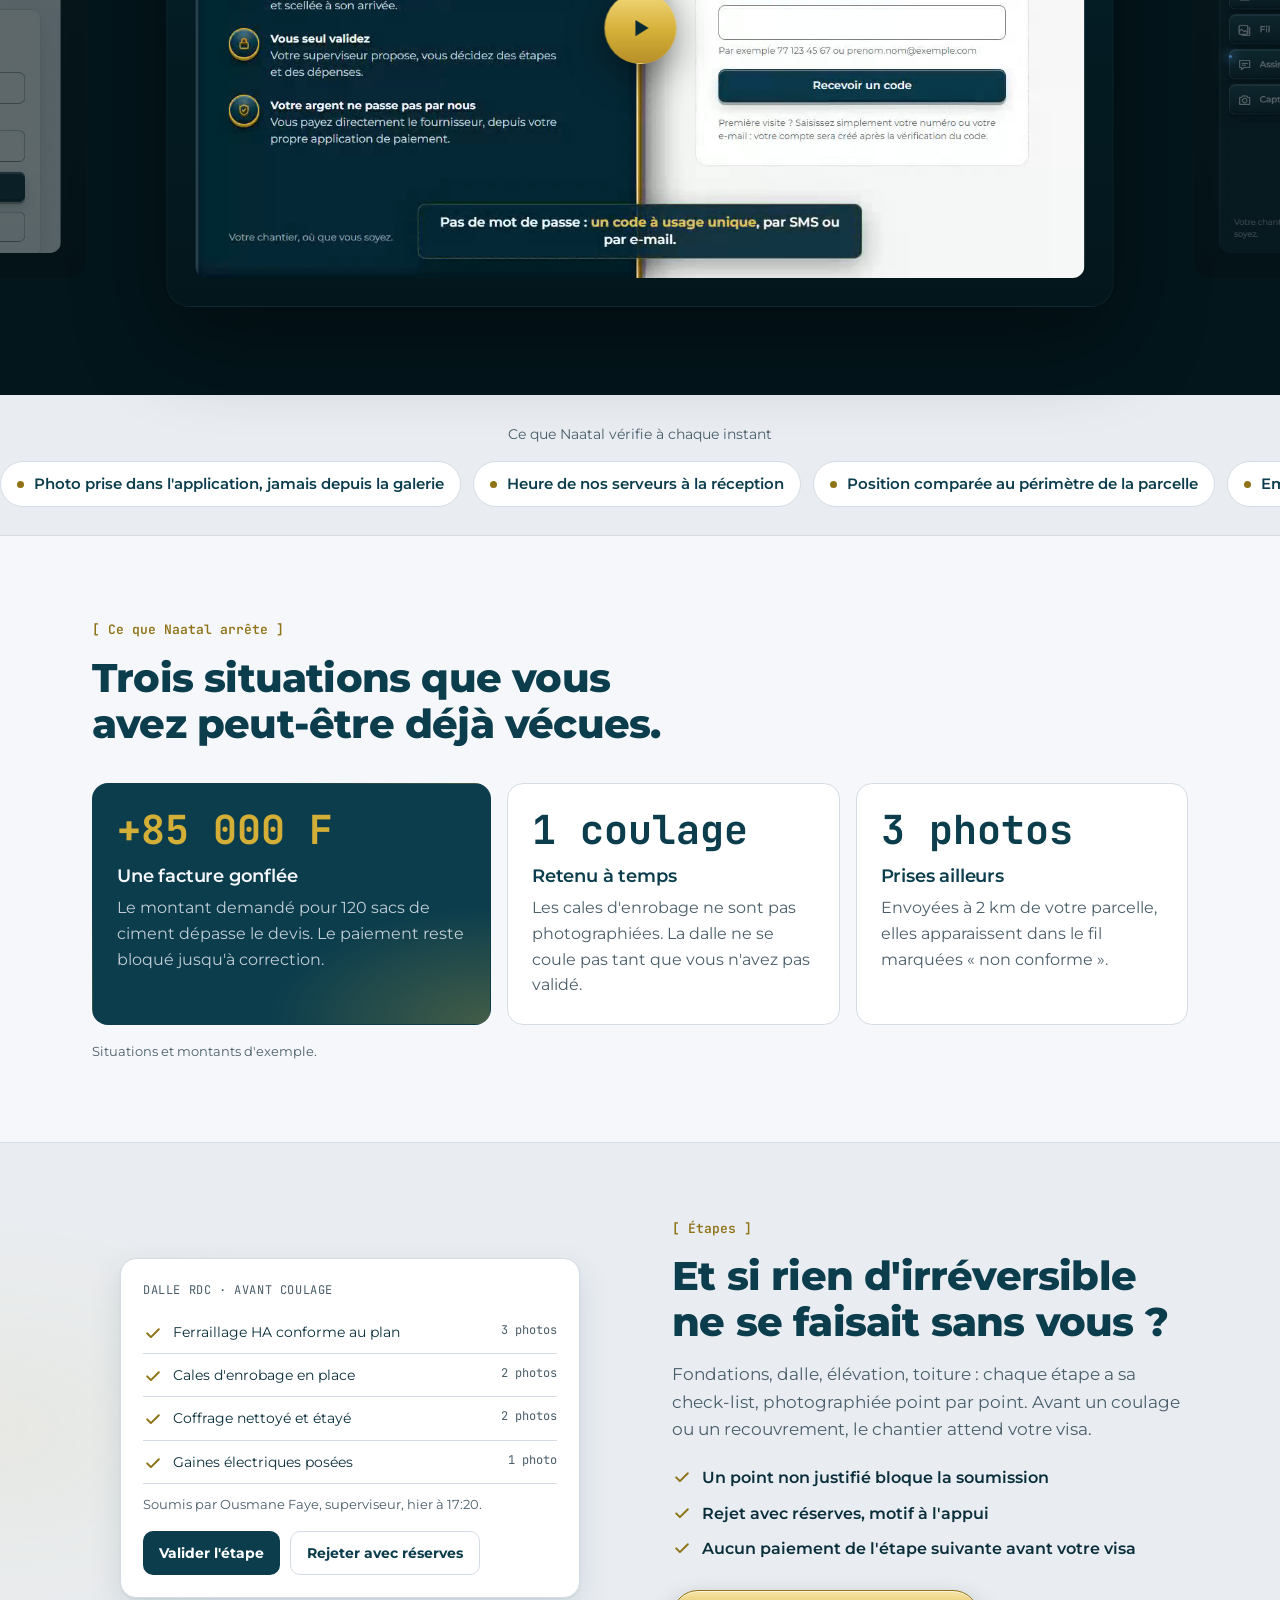
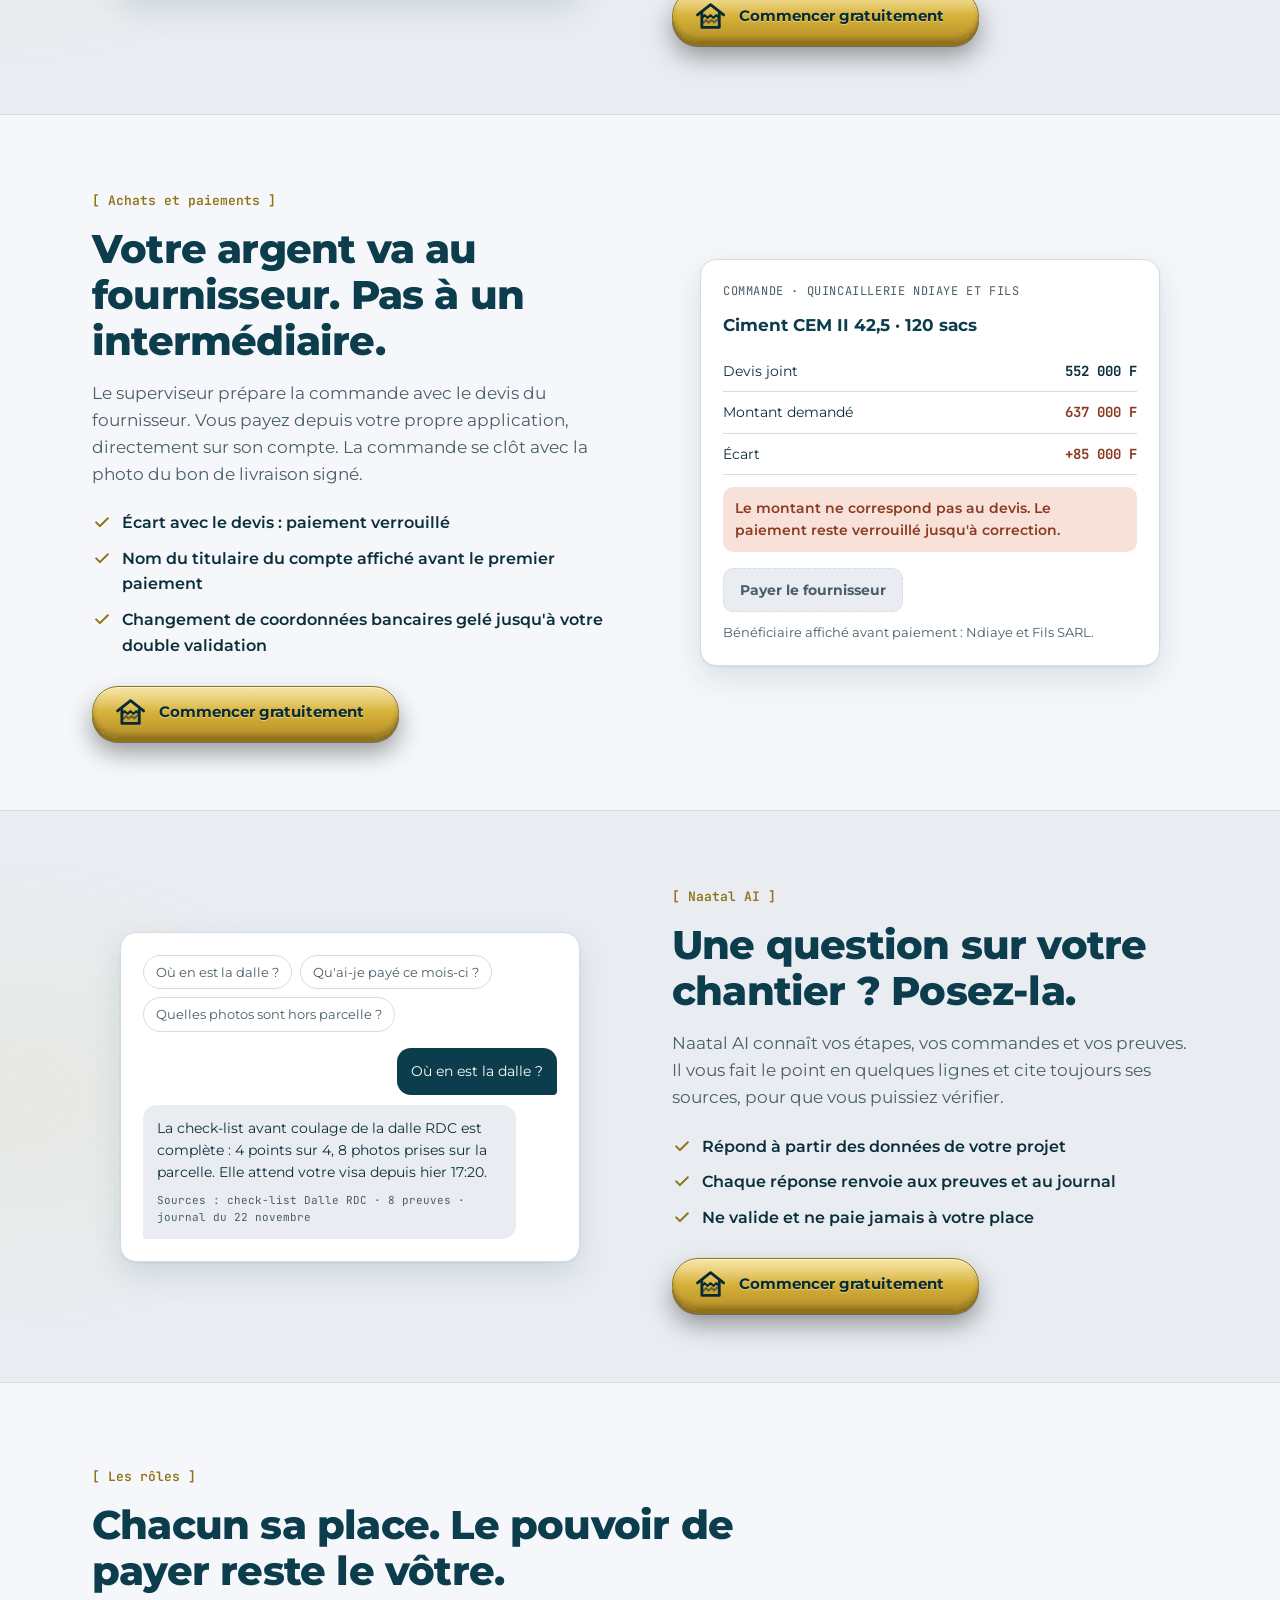
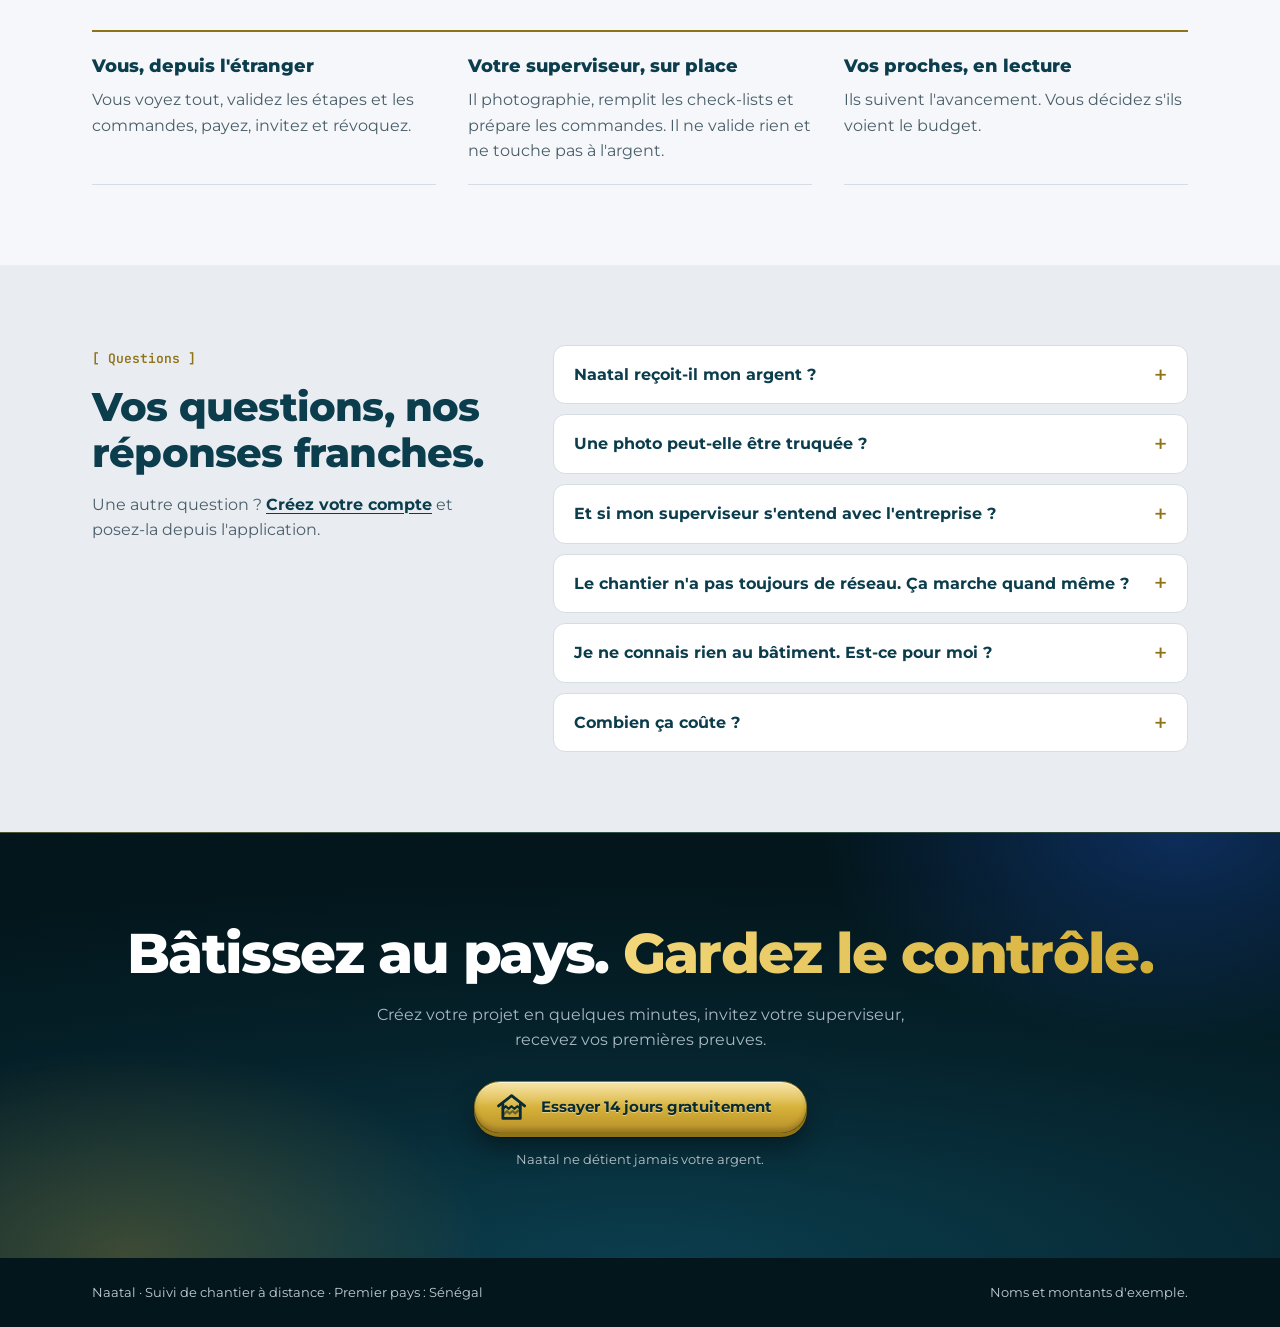
==== commit 6fe73f21: "style(cta): boutons d'appel en pastille dorée en relief avec la maison de Naatal" ====
--- a/index.html
+++ b/index.html
@@ -10,11 +10,11 @@
 <script>
 try { var t = localStorage.getItem("naatal-theme"); if (t === "dark" || t === "light") document.documentElement.dataset.theme = t; } catch (e) {}
 </script>
-<link rel="stylesheet" href="styles.css?v=mwws4u6y">
+<link rel="stylesheet" href="styles.css?v=mwwsfzi4">
 </head>
 <body>
 <div class="__variable_4a860e"><div class="decouvrir teinte-or"><p class="d-annonce"><span>Premier pays ouvert : le Sénégal.</span> 14 jours d'essai gratuit sur votre premier projet.<!-- --> <a href="/connexion">J'en profite</a></p><header class="d-entete"><div class="d-wrap"><a class="d-marque" href="#contenu" aria-label="Naatal, retour en haut"><svg class="marque" width="34" height="34" viewBox="13 -8 390 400" role="img" aria-label="Naatal"><defs><linearGradient id="decouvrir-marque-or" x1="0" y1="20" x2="0" y2="370" gradientUnits="userSpaceOnUse"><stop offset="0" stop-color="#FFC24A"></stop><stop offset=".55" stop-color="#F8A61E"></stop><stop offset="1" stop-color="#EE920B"></stop></linearGradient><linearGradient id="decouvrir-marque-argent" x1="0" y1="240" x2="0" y2="310" gradientUnits="userSpaceOnUse"><stop offset="0" stop-color="#C3CAD1"></stop><stop offset="1" stop-color="#8C98A3"></stop></linearGradient><filter id="decouvrir-marque-biseau" x="-10%" y="-10%" width="120%" height="120%" color-interpolation-filters="sRGB"><feGaussianBlur in="SourceAlpha" stdDeviation="5" result="flou"></feGaussianBlur><feSpecularLighting in="flou" surfaceScale="5" specularConstant="1" specularExponent="18" lighting-color="#FFF6DD" result="reflet"><feDistantLight azimuth="250" elevation="48"></feDistantLight></feSpecularLighting><feComposite in="reflet" in2="SourceAlpha" operator="in" result="refletDedans"></feComposite><feDiffuseLighting in="flou" surfaceScale="5" diffuseConstant="1.1" lighting-color="#FFFFFF" result="ombrage"><feDistantLight azimuth="250" elevation="55"></feDistantLight></feDiffuseLighting><feComposite in="SourceGraphic" in2="ombrage" operator="arithmetic" k1="1" k2="0" k3="0" k4="0" result="modele"></feComposite><feComposite in="modele" in2="SourceAlpha" operator="in" result="modeleDedans"></feComposite><feComposite in="modeleDedans" in2="refletDedans" operator="arithmetic" k1="0" k2="1" k3="0.38" k4="0"></feComposite></filter><filter id="decouvrir-marque-ombre" x="-20%" y="-20%" width="140%" height="150%"><feDropShadow dx="0" dy="10" stdDeviation="9" flood-color="#000000" flood-opacity="0.38"></feDropShadow></filter></defs><g filter="url(#decouvrir-marque-ombre)"><g fill="none" stroke-linecap="round" stroke-linejoin="round" filter="url(#decouvrir-marque-biseau)"><path d="M34 178 209 40l175 138" stroke="url(#decouvrir-marque-or)" stroke-width="38"></path><path d="M92 152v194h234V152" stroke="url(#decouvrir-marque-or)" stroke-width="38"></path><path d="M92 218l38-36 38 34 40-34 38 34 40-34 38 34" stroke="url(#decouvrir-marque-or)" stroke-width="30"></path><path d="m112 282 36-34 36 32 38-34 36 32 40-38" stroke="url(#decouvrir-marque-argent)" stroke-width="30"></path></g></g></svg><svg class="logotype" height="15" width="90.6" viewBox="0 0 604 100" role="img" aria-label="Naatal"><g fill="currentColor"><path d="M0 100V0h27l42 60V0h28v100H70L28 40v60z"></path><path transform="translate(101 0)" d="M0 100 42 0h30l42 100H84L57 33 30 100z"></path><path transform="translate(209 0)" d="M0 100 42 0h30l42 100H84L57 33 30 100z"></path><path transform="translate(405 0)" d="M0 100 42 0h30l42 100H84L57 33 30 100z"></path><path transform="translate(317 0)" d="M0 0h90v24H59v76H31V24H0z"></path><path transform="translate(526 0)" d="M0 0h28v76h50v24H0z"></path></g><g fill="var(--brand-orange)"><path transform="translate(101 0)" d="M42 90a15 15 0 0 1 30 0z"></path><path transform="translate(209 0)" d="M42 90a15 15 0 0 1 30 0z"></path><path transform="translate(405 0)" d="M42 90a15 15 0 0 1 30 0z"></path></g></svg></a><nav class="d-nav-centre" aria-label="Sections"><div class="d-cas-menu"><button type="button" class="d-cas-declencheur" aria-expanded="false" aria-controls="_R_qclritqlb_">Cas d'usage<svg viewBox="0 0 24 24" aria-hidden="true"><path d="m7 10 5 5 5-5" fill="none" stroke="currentColor" stroke-width="2" stroke-linecap="round"></path></svg></button><div class="d-cas-panneau" id="_R_qclritqlb_" hidden=""><ul><li><a href="proprietaire.html"><span class="d-cas-picto" aria-hidden="true"><svg viewBox="0 0 24 24" fill="none" stroke="currentColor" stroke-width="1.7" stroke-linecap="round" stroke-linejoin="round"><path d="M4 11.5 12 5l8 6.5"></path><path d="M6.5 10v9h11v-9"></path><path d="M10.5 19v-4.5h3V19"></path></svg></span><span><strong>Pour les propriétaires</strong><span>Voir, vérifier et payer votre chantier depuis l'étranger.</span></span></a></li><li><a href="superviseur-proche.html"><span class="d-cas-picto" aria-hidden="true"><svg viewBox="0 0 24 24" fill="none" stroke="currentColor" stroke-width="1.7" stroke-linecap="round" stroke-linejoin="round"><circle cx="9" cy="8.5" r="2.6"></circle><circle cx="16" cy="9.5" r="2.1"></circle><path d="M4.5 18.5c.6-3 2.4-4.6 4.5-4.6s3.9 1.6 4.5 4.6"></path><path d="M14 14.2c.6-.3 1.3-.5 2-.5 1.8 0 3.1 1.4 3.6 3.8"></path></svg></span><span><strong>Pour les superviseurs proches</strong><span>Suivre le chantier d'un parent, avec une charte claire.</span></span></a></li><li><a href="superviseur-professionnel.html"><span class="d-cas-picto" aria-hidden="true"><svg viewBox="0 0 24 24" fill="none" stroke="currentColor" stroke-width="1.7" stroke-linecap="round" stroke-linejoin="round"><path d="M5 15h14"></path><path d="M6.5 15a5.5 5.5 0 0 1 11 0"></path><path d="M12 9.5V7"></path><path d="M4.5 17.5h15"></path></svg></span><span><strong>Pour les superviseurs professionnels</strong><span>Proposer vos honoraires, signer un contrat, être payé.</span></span></a></li><li><a href="invite.html"><span class="d-cas-picto" aria-hidden="true"><svg viewBox="0 0 24 24" fill="none" stroke="currentColor" stroke-width="1.7" stroke-linecap="round" stroke-linejoin="round"><path d="M3.5 12s3-5.5 8.5-5.5 8.5 5.5 8.5 5.5-3 5.5-8.5 5.5S3.5 12 3.5 12Z"></path><circle cx="12" cy="12" r="2.4"></circle></svg></span><span><strong>Pour les invités</strong><span>Suivre le chantier de la famille, en lecture seule.</span></span></a></li><li><a href="demande-de-devis.html"><span class="d-cas-picto" aria-hidden="true"><svg viewBox="0 0 24 24" fill="none" stroke="currentColor" stroke-width="1.7" stroke-linecap="round" stroke-linejoin="round"><path d="M7 4.5h7.5L18 8v11.5H7z"></path><path d="M14 4.5V8h4"></path><path d="M9.5 12h6M9.5 15h6"></path></svg></span><span><strong>Demande de devis</strong><span>Recevoir des devis comparables, sans montrer votre budget.</span></span></a></li><li><a href="controles-anti-fraude.html"><span class="d-cas-picto" aria-hidden="true"><svg viewBox="0 0 24 24" fill="none" stroke="currentColor" stroke-width="1.7" stroke-linecap="round" stroke-linejoin="round"><path d="M12 3.5 5.5 6v5.5c0 4.2 2.8 7.6 6.5 9 3.7-1.4 6.5-4.8 6.5-9V6z"></path><path d="m9 12 2.2 2.2L15.5 10"></path></svg></span><span><strong>Contrôles anti-fraude</strong><span>Ce que Naatal signale et bloque avant que l'argent ne parte.</span></span></a></li></ul></div></div><a href="#comment">Démo</a><a href="test.html">Tester</a><a href="#etapes">Étapes</a><a href="#achats">Achats</a><a href="#assistant">Naatal AI</a><a href="#questions">Questions</a></nav><div class="d-nav-droite"><div class="d-cas-mobile"><div class="d-cas-menu"><button type="button" class="d-cas-declencheur" aria-expanded="false" aria-controls="_R_uclritqlb_">Cas d'usage<svg viewBox="0 0 24 24" aria-hidden="true"><path d="m7 10 5 5 5-5" fill="none" stroke="currentColor" stroke-width="2" stroke-linecap="round"></path></svg></button><div class="d-cas-panneau" id="_R_uclritqlb_" hidden=""><ul><li><a href="proprietaire.html"><span class="d-cas-picto" aria-hidden="true"><svg viewBox="0 0 24 24" fill="none" stroke="currentColor" stroke-width="1.7" stroke-linecap="round" stroke-linejoin="round"><path d="M4 11.5 12 5l8 6.5"></path><path d="M6.5 10v9h11v-9"></path><path d="M10.5 19v-4.5h3V19"></path></svg></span><span><strong>Pour les propriétaires</strong><span>Voir, vérifier et payer votre chantier depuis l'étranger.</span></span></a></li><li><a href="superviseur-proche.html"><span class="d-cas-picto" aria-hidden="true"><svg viewBox="0 0 24 24" fill="none" stroke="currentColor" stroke-width="1.7" stroke-linecap="round" stroke-linejoin="round"><circle cx="9" cy="8.5" r="2.6"></circle><circle cx="16" cy="9.5" r="2.1"></circle><path d="M4.5 18.5c.6-3 2.4-4.6 4.5-4.6s3.9 1.6 4.5 4.6"></path><path d="M14 14.2c.6-.3 1.3-.5 2-.5 1.8 0 3.1 1.4 3.6 3.8"></path></svg></span><span><strong>Pour les superviseurs proches</strong><span>Suivre le chantier d'un parent, avec une charte claire.</span></span></a></li><li><a href="superviseur-professionnel.html"><span class="d-cas-picto" aria-hidden="true"><svg viewBox="0 0 24 24" fill="none" stroke="currentColor" stroke-width="1.7" stroke-linecap="round" stroke-linejoin="round"><path d="M5 15h14"></path><path d="M6.5 15a5.5 5.5 0 0 1 11 0"></path><path d="M12 9.5V7"></path><path d="M4.5 17.5h15"></path></svg></span><span><strong>Pour les superviseurs professionnels</strong><span>Proposer vos honoraires, signer un contrat, être payé.</span></span></a></li><li><a href="invite.html"><span class="d-cas-picto" aria-hidden="true"><svg viewBox="0 0 24 24" fill="none" stroke="currentColor" stroke-width="1.7" stroke-linecap="round" stroke-linejoin="round"><path d="M3.5 12s3-5.5 8.5-5.5 8.5 5.5 8.5 5.5-3 5.5-8.5 5.5S3.5 12 3.5 12Z"></path><circle cx="12" cy="12" r="2.4"></circle></svg></span><span><strong>Pour les invités</strong><span>Suivre le chantier de la famille, en lecture seule.</span></span></a></li><li><a href="demande-de-devis.html"><span class="d-cas-picto" aria-hidden="true"><svg viewBox="0 0 24 24" fill="none" stroke="currentColor" stroke-width="1.7" stroke-linecap="round" stroke-linejoin="round"><path d="M7 4.5h7.5L18 8v11.5H7z"></path><path d="M14 4.5V8h4"></path><path d="M9.5 12h6M9.5 15h6"></path></svg></span><span><strong>Demande de devis</strong><span>Recevoir des devis comparables, sans montrer votre budget.</span></span></a></li><li><a href="controles-anti-fraude.html"><span class="d-cas-picto" aria-hidden="true"><svg viewBox="0 0 24 24" fill="none" stroke="currentColor" stroke-width="1.7" stroke-linecap="round" stroke-linejoin="round"><path d="M12 3.5 5.5 6v5.5c0 4.2 2.8 7.6 6.5 9 3.7-1.4 6.5-4.8 6.5-9V6z"></path><path d="m9 12 2.2 2.2L15.5 10"></path></svg></span><span><strong>Contrôles anti-fraude</strong><span>Ce que Naatal signale et bloque avant que l'argent ne parte.</span></span></a></li></ul></div></div></div><button class="bouton-icone" type="button" aria-label="Passer en mode sombre" aria-pressed="false"><svg class="moon" viewBox="0 0 24 24" fill="none" stroke="currentColor" stroke-width="2" stroke-linecap="round" stroke-linejoin="round" aria-hidden="true"><path d="M20 14.5A8 8 0 0 1 9.5 4a8 8 0 1 0 10.5 10.5z"></path></svg><svg class="sun" viewBox="0 0 24 24" fill="none" stroke="currentColor" stroke-width="2" stroke-linecap="round" stroke-linejoin="round" aria-hidden="true"><circle cx="12" cy="12" r="4"></circle><path d="M12 2v2m0 16v2M4.9 4.9l1.4 1.4m11.4 11.4 1.4 1.4M2 12h2m16 0h2M4.9 19.1l1.4-1.4M17.7 6.3l1.4-1.4"></path></svg></button><a class="d-connexion" href="/connexion">Se connecter</a></div></div></header><main id="contenu"><section class="d-hero" aria-labelledby="hero-titre"><div class="d-hero-decor" aria-hidden="true"><span class="d-halo h1"></span><span class="d-halo h2"></span><span class="d-halo h3"></span><span class="d-particule vert" style="left:8%;top:18%;width:4px;height:4px;animation-delay:0s"></span><span class="d-particule bleu" style="left:16%;top:62%;width:6px;height:6px;animation-delay:2.1s"></span><span class="d-particule vert" style="left:24%;top:34%;width:3px;height:3px;animation-delay:4.3s"></span><span class="d-particule vert" style="left:31%;top:80%;width:5px;height:5px;animation-delay:1.2s"></span><span class="d-particule bleu" style="left:43%;top:12%;width:4px;height:4px;animation-delay:3.4s"></span><span class="d-particule vert" style="left:52%;top:70%;width:3px;height:3px;animation-delay:5.1s"></span><span class="d-particule vert" style="left:61%;top:24%;width:5px;height:5px;animation-delay:0.8s"></span><span class="d-particule bleu" style="left:69%;top:52%;width:3px;height:3px;animation-delay:2.7s"></span><span class="d-particule vert" style="left:77%;top:14%;width:6px;height:6px;animation-delay:4.8s"></span><span class="d-particule bleu" style="left:84%;top:66%;width:4px;height:4px;animation-delay:1.6s"></span><span class="d-particule vert" style="left:91%;top:38%;width:5px;height:5px;animation-delay:3.9s"></span><span class="d-particule bleu" style="left:96%;top:84%;width:3px;height:3px;animation-delay:0.4s"></span><svg class="d-vague" viewBox="0 0 1440 360" preserveAspectRatio="none"><defs><linearGradient id="d-vague-trait" x1="0" x2="1" y1="0" y2="0"><stop class="d-stop-debut" offset="0" stop-opacity="0.2"></stop><stop class="d-stop-debut" offset="0.35"></stop><stop offset="0.7" stop-color="#3b82f6"></stop><stop offset="1" stop-color="#3b82f6" stop-opacity="0.3"></stop></linearGradient><linearGradient id="d-vague-fond" x1="0" x2="0" y1="0" y2="1"><stop class="d-stop-fond" offset="0" stop-opacity="0.22"></stop><stop class="d-stop-fond" offset="1" stop-opacity="0"></stop></linearGradient></defs><path class="d-vague-aire" d="M0 140 C 140 60, 230 70, 330 150 S 520 300, 640 230 S 820 110, 960 170 S 1160 60, 1260 90 S 1400 190, 1440 200 L 1440 360 L 0 360 Z" fill="url(#d-vague-fond)"></path><path class="d-vague-ligne" d="M0 140 C 140 60, 230 70, 330 150 S 520 300, 640 230 S 820 110, 960 170 S 1160 60, 1260 90 S 1400 190, 1440 200" fill="none" stroke="url(#d-vague-trait)" stroke-width="2"></path><path class="d-vague-eclat" d="M0 140 C 140 60, 230 70, 330 150 S 520 300, 640 230 S 820 110, 960 170 S 1160 60, 1260 90 S 1400 190, 1440 200" fill="none" pathLength="1000"></path></svg></div><div class="d-wrap d-hero-contenu"><p class="d-surtitre">Suivi de chantier à distance</p><p class="d-direct"><span class="d-direct-point">Chantier en direct</span><span>Thiès, Cité Lamy</span><span>Dalle RDC : visa attendu</span><span>8 preuves aujourd'hui</span></p><h1 id="hero-titre">Bâtissez de loin.<br/>Contrôlez <em>de près.</em></h1><p class="d-sous-titre">Photos prises sur votre parcelle, étapes validées par vous, fournisseurs payés en direct au montant du devis. Pensé pour la diaspora qui fait construire au pays.</p><div class="d-hero-cta"><a class="d-bouton-degrade" href="/connexion"><svg viewBox="0 0 24 24" fill="none" stroke="currentColor" stroke-width="2.2" stroke-linecap="round" stroke-linejoin="round" aria-hidden="true"><path d="M5 12h14m-5-5 5 5-5 5"></path></svg>Commencer gratuitement</a><a class="d-bouton-contour" href="#comment">Voir la démo<svg viewBox="0 0 24 24" fill="none" stroke="currentColor" stroke-width="2.2" stroke-linecap="round" stroke-linejoin="round" aria-hidden="true"><path d="M5 12h14m-5-5 5 5-5 5"></path></svg></a></div><ul class="d-chiffres"><li><b>0<i> F</i></b><span>Transité par Naatal</span></li><li><b>1<i> visa</i></b><span>Avant chaque coulage</span></li><li><b>100<i> %</i></b><span>Photos prises sur place</span></li><li><b>0<i> F</i></b><span>D'écart avec le devis</span></li></ul></div><div class="d-hero-pied"><div class="d-wrap"><p>Paiement direct depuis Wave, Orange Money ou virement. Premier pays : Sénégal.</p><ul><li>Maison</li><li>Villa</li><li>Immeuble</li><li>Rénovation</li></ul></div></div><div class="d-hero-films" id="comment"><div class="d-films"><div class="d-wrap d-films-tete"><span class="d-films-pastille">[ Comment ça marche ]</span><h2 id="films-titre">Quatre minutes pour voir Naatal à l'œuvre.</h2><p class="d-films-resume" aria-live="polite">Connexion par code, dix questions d'accueil, création du chantier, puis relevé et validation de la position de la parcelle.</p><div class="d-films-onglets" role="group" aria-label="Choisir une démonstration"><button type="button" aria-pressed="true">Inscription et parcelle<i class="d-films-progres" style="transform:scaleX(0)" aria-hidden="true"></i></button><button type="button" aria-pressed="false">Étapes, plans, budget<i class="d-films-progres" style="transform:scaleX(0)" aria-hidden="true"></i></button><button type="button" aria-pressed="false">Besoins et devis<i class="d-films-progres" style="transform:scaleX(0)" aria-hidden="true"></i></button><button type="button" aria-pressed="false">Plafond et paiement<i class="d-films-progres" style="transform:scaleX(0)" aria-hidden="true"></i></button></div></div><div class="d-films-piste"><div class="d-films-diapo d-films-gabarit" aria-hidden="true"><div class="d-films-image"></div></div><div class="d-films-diapo active" style="--place:0" aria-hidden="false"><div class="d-films-image"><video src="demonstrations/01-inscription-et-parcelle.webm" poster="demonstrations/01-inscription-et-parcelle.webp" muted="" playsInline="" preload="metadata" aria-label="Démonstration 1 sur 4 : Inscription et parcelle. Connexion par code, dix questions d'accueil, création du chantier, puis relevé et validation de la position de la parcelle."></video><button type="button" class="d-films-commande" aria-label="Lire la démonstration"><svg viewBox="0 0 24 24" aria-hidden="true"><path d="M8 5.5v13l10.5-6.5z" fill="currentColor"></path></svg></button></div></div><div class="d-films-diapo" style="--place:1" aria-hidden="true"><div class="d-films-image"><img src="demonstrations/02-etapes-plans-budget.webp" alt="" loading="lazy" draggable="false"/></div></div><div class="d-films-diapo hors-champ" style="--place:2" aria-hidden="true"><div class="d-films-image"><img src="demonstrations/03-besoins-et-demandes-de-devis.webp" alt="" loading="lazy" draggable="false"/></div></div><div class="d-films-diapo" style="--place:-1" aria-hidden="true"><div class="d-films-image"><img src="demonstrations/04-devis-plafond-paiement.webp" alt="" loading="lazy" draggable="false"/></div></div></div></div></div></section><section class="d-defile" aria-label="Contrôles appliqués par Naatal"><p class="d-defile-titre">Ce que Naatal vérifie à chaque instant</p><div class="d-defile-piste"><ul><li>Photo prise dans l'application, jamais depuis la galerie</li><li>Heure de nos serveurs à la réception</li><li>Position comparée au périmètre de la parcelle</li><li>Empreinte de chaque fichier vérifiée</li><li>Check-list photographiée avant chaque coulage</li><li>Commande rapprochée du devis au franc près</li><li>Titulaire du compte affiché avant le premier paiement</li><li>Bon de livraison signé, photographié sur place</li><li>Journal scellé : une retouche se détecte</li></ul><ul aria-hidden="true"><li>Photo prise dans l'application, jamais depuis la galerie</li><li>Heure de nos serveurs à la réception</li><li>Position comparée au périmètre de la parcelle</li><li>Empreinte de chaque fichier vérifiée</li><li>Check-list photographiée avant chaque coulage</li><li>Commande rapprochée du devis au franc près</li><li>Titulaire du compte affiché avant le premier paiement</li><li>Bon de livraison signé, photographié sur place</li><li>Journal scellé : une retouche se détecte</li></ul></div></section><section class="d-cas" aria-labelledby="cas-titre"><div class="d-wrap"><span class="d-pastille">[ Ce que Naatal arrête ]</span><h2 id="cas-titre">Trois situations que vous avez peut-être déjà vécues.</h2><div class="d-cas-grille"><article><b class="d-gros">+85 000 F</b><h3>Une facture gonflée</h3><p>Le montant demandé pour 120 sacs de ciment dépasse le devis. Le paiement reste bloqué jusqu'à correction.</p></article><article><b class="d-gros">1 coulage</b><h3>Retenu à temps</h3><p>Les cales d'enrobage ne sont pas photographiées. La dalle ne se coule pas tant que vous n'avez pas validé.</p></article><article><b class="d-gros">3 photos</b><h3>Prises ailleurs</h3><p>Envoyées à 2 km de votre parcelle, elles apparaissent dans le fil marquées « non conforme ».</p></article></div><p class="d-mention">Situations et montants d'exemple.</p></div></section><section class="d-module inverse" id="etapes" aria-labelledby="etapes-titre"><div class="d-wrap d-module-grille"><div class="d-module-texte"><span class="d-pastille">[ <!-- -->Étapes<!-- --> ]</span><h2 id="etapes-titre">Et si rien d'irréversible ne se faisait sans vous ?</h2><p>Fondations, dalle, élévation, toiture : chaque étape a sa check-list, photographiée point par point. Avant un coulage ou un recouvrement, le chantier attend votre visa.</p><ul class="d-points"><li><svg viewBox="0 0 24 24" fill="none" stroke="currentColor" stroke-width="2.4" stroke-linecap="round" stroke-linejoin="round" aria-hidden="true"><path d="m5 12.5 4.5 4.5L19 7.5"></path></svg>Un point non justifié bloque la soumission</li><li><svg viewBox="0 0 24 24" fill="none" stroke="currentColor" stroke-width="2.4" stroke-linecap="round" stroke-linejoin="round" aria-hidden="true"><path d="m5 12.5 4.5 4.5L19 7.5"></path></svg>Rejet avec réserves, motif à l'appui</li><li><svg viewBox="0 0 24 24" fill="none" stroke="currentColor" stroke-width="2.4" stroke-linecap="round" stroke-linejoin="round" aria-hidden="true"><path d="m5 12.5 4.5 4.5L19 7.5"></path></svg>Aucun paiement de l'étape suivante avant votre visa</li></ul><a class="d-cta" href="/connexion">Commencer gratuitement<svg viewBox="0 0 24 24" fill="none" stroke="currentColor" stroke-width="2.2" stroke-linecap="round" stroke-linejoin="round" aria-hidden="true"><path d="M5 12h14m-5-5 5 5-5 5"></path></svg></a></div><div class="d-module-visuel"><div class="d-ecran d-carte-seule" role="img" aria-label="Check-list avant coulage de la dalle du rez-de-chaussée : quatre points photographiés, le propriétaire peut valider ou rejeter avec réserves."><p class="d-etiquette">Dalle RDC · avant coulage</p><ul class="d-checklist"><li><svg viewBox="0 0 24 24" fill="none" stroke="currentColor" stroke-width="2.4" stroke-linecap="round" stroke-linejoin="round" aria-hidden="true"><path d="m5 12.5 4.5 4.5L19 7.5"></path></svg>Ferraillage HA conforme au plan<span>3 photos</span></li><li><svg viewBox="0 0 24 24" fill="none" stroke="currentColor" stroke-width="2.4" stroke-linecap="round" stroke-linejoin="round" aria-hidden="true"><path d="m5 12.5 4.5 4.5L19 7.5"></path></svg>Cales d'enrobage en place<span>2 photos</span></li><li><svg viewBox="0 0 24 24" fill="none" stroke="currentColor" stroke-width="2.4" stroke-linecap="round" stroke-linejoin="round" aria-hidden="true"><path d="m5 12.5 4.5 4.5L19 7.5"></path></svg>Coffrage nettoyé et étayé<span>2 photos</span></li><li><svg viewBox="0 0 24 24" fill="none" stroke="currentColor" stroke-width="2.4" stroke-linecap="round" stroke-linejoin="round" aria-hidden="true"><path d="m5 12.5 4.5 4.5L19 7.5"></path></svg>Gaines électriques posées<span>1 photo</span></li></ul><p class="d-note">Soumis par Ousmane Faye, superviseur, hier à 17:20.</p><div class="d-actions"><span class="d-bouton-plein">Valider l'étape</span><span class="d-bouton-trait">Rejeter avec réserves</span></div></div></div></div></section><section class="d-module" id="achats" aria-labelledby="achats-titre"><div class="d-wrap d-module-grille"><div class="d-module-texte"><span class="d-pastille">[ <!-- -->Achats et paiements<!-- --> ]</span><h2 id="achats-titre">Votre argent va au fournisseur. Pas à un intermédiaire.</h2><p>Le superviseur prépare la commande avec le devis du fournisseur. Vous payez depuis votre propre application, directement sur son compte. La commande se clôt avec la photo du bon de livraison signé.</p><ul class="d-points"><li><svg viewBox="0 0 24 24" fill="none" stroke="currentColor" stroke-width="2.4" stroke-linecap="round" stroke-linejoin="round" aria-hidden="true"><path d="m5 12.5 4.5 4.5L19 7.5"></path></svg>Écart avec le devis : paiement verrouillé</li><li><svg viewBox="0 0 24 24" fill="none" stroke="currentColor" stroke-width="2.4" stroke-linecap="round" stroke-linejoin="round" aria-hidden="true"><path d="m5 12.5 4.5 4.5L19 7.5"></path></svg>Nom du titulaire du compte affiché avant le premier paiement</li><li><svg viewBox="0 0 24 24" fill="none" stroke="currentColor" stroke-width="2.4" stroke-linecap="round" stroke-linejoin="round" aria-hidden="true"><path d="m5 12.5 4.5 4.5L19 7.5"></path></svg>Changement de coordonnées bancaires gelé jusqu'à votre double validation</li></ul><a class="d-cta" href="/connexion">Commencer gratuitement<svg viewBox="0 0 24 24" fill="none" stroke="currentColor" stroke-width="2.2" stroke-linecap="round" stroke-linejoin="round" aria-hidden="true"><path d="M5 12h14m-5-5 5 5-5 5"></path></svg></a></div><div class="d-module-visuel"><div class="d-ecran d-carte-seule" role="img" aria-label="Commande de ciment : devis de 552 000 F, montant demandé 637 000 F, écart de 85 000 F, paiement verrouillé tant que le montant ne correspond pas au devis."><p class="d-etiquette">Commande · Quincaillerie Ndiaye et Fils</p><p class="d-article">Ciment CEM II 42,5 · 120 sacs</p><dl class="d-comparaison"><div><dt>Devis joint</dt><dd>552 000 F</dd></div><div class="ko"><dt>Montant demandé</dt><dd>637 000 F</dd></div><div class="ko"><dt>Écart</dt><dd>+85 000 F</dd></div></dl><p class="d-alerte-texte">Le montant ne correspond pas au devis. Le paiement reste verrouillé jusqu'à correction.</p><div class="d-actions"><span class="d-bouton-inactif">Payer le fournisseur</span></div><p class="d-note">Bénéficiaire affiché avant paiement : Ndiaye et Fils SARL.</p></div></div></div></section><section class="d-module inverse" id="assistant" aria-labelledby="assistant-titre"><div class="d-wrap d-module-grille"><div class="d-module-texte"><span class="d-pastille">[ <!-- -->Naatal AI<!-- --> ]</span><h2 id="assistant-titre">Une question sur votre chantier ? Posez-la.</h2><p>Naatal AI connaît vos étapes, vos commandes et vos preuves. Il vous fait le point en quelques lignes et cite toujours ses sources, pour que vous puissiez vérifier.</p><ul class="d-points"><li><svg viewBox="0 0 24 24" fill="none" stroke="currentColor" stroke-width="2.4" stroke-linecap="round" stroke-linejoin="round" aria-hidden="true"><path d="m5 12.5 4.5 4.5L19 7.5"></path></svg>Répond à partir des données de votre projet</li><li><svg viewBox="0 0 24 24" fill="none" stroke="currentColor" stroke-width="2.4" stroke-linecap="round" stroke-linejoin="round" aria-hidden="true"><path d="m5 12.5 4.5 4.5L19 7.5"></path></svg>Chaque réponse renvoie aux preuves et au journal</li><li><svg viewBox="0 0 24 24" fill="none" stroke="currentColor" stroke-width="2.4" stroke-linecap="round" stroke-linejoin="round" aria-hidden="true"><path d="m5 12.5 4.5 4.5L19 7.5"></path></svg>Ne valide et ne paie jamais à votre place</li></ul><a class="d-cta" href="/connexion">Commencer gratuitement<svg viewBox="0 0 24 24" fill="none" stroke="currentColor" stroke-width="2.2" stroke-linecap="round" stroke-linejoin="round" aria-hidden="true"><path d="M5 12h14m-5-5 5 5-5 5"></path></svg></a></div><div class="d-module-visuel"><div class="d-ecran d-carte-seule d-assistant" role="img" aria-label="Échange avec Naatal AI : à la question « Où en est la dalle ? », l'assistant répond avec l'état de la check-list et cite ses sources."><div class="d-suggestions"><span>Où en est la dalle ?</span><span>Qu'ai-je payé ce mois-ci ?</span><span>Quelles photos sont hors parcelle ?</span></div><p class="d-bulle vous">Où en est la dalle ?</p><p class="d-bulle naatal">La check-list avant coulage de la dalle RDC est complète : 4 points sur 4, 8 photos prises sur la parcelle. Elle attend votre visa depuis hier 17:20.<span class="d-sources">Sources : check-list Dalle RDC · 8 preuves · journal du 22 novembre</span></p></div></div></div></section><section class="d-roles" aria-labelledby="roles-titre"><div class="d-wrap"><span class="d-pastille">[ Les rôles ]</span><h2 id="roles-titre">Chacun sa place. Le pouvoir de payer reste le vôtre.</h2><dl class="d-roles-liste"><div><dt>Vous, depuis l'étranger</dt><dd>Vous voyez tout, validez les étapes et les commandes, payez, invitez et révoquez.</dd></div><div><dt>Votre superviseur, sur place</dt><dd>Il photographie, remplit les check-lists et prépare les commandes. Il ne valide rien et ne touche pas à l'argent.</dd></div><div><dt>Vos proches, en lecture</dt><dd>Ils suivent l'avancement. Vous décidez s'ils voient le budget.</dd></div></dl></div></section><section class="d-faq" id="questions" aria-labelledby="faq-titre"><div class="d-wrap d-faq-grille"><div><span class="d-pastille">[ Questions ]</span><h2 id="faq-titre">Vos questions, nos réponses franches.</h2><p>Une autre question ? <a href="/connexion">Créez votre compte</a> et posez-la depuis l'application.</p></div><div class="d-accordeon"><details><summary>Naatal reçoit-il mon argent ?</summary><p>Jamais. Vous payez depuis votre propre application Wave, Orange Money ou par virement, directement sur le compte du fournisseur. Naatal vérifie la commande avant le paiement et enregistre la confirmation du fournisseur après.</p></details><details><summary>Une photo peut-elle être truquée ?</summary><p>Aucune application ne le garantit à 100 %. Naatal applique tous les contrôles possibles : capture dans l'application, heure serveur, position, empreinte du fichier. Chaque preuve affiche son niveau de confiance plutôt qu'un faux « certifié ».</p></details><details><summary>Et si mon superviseur s'entend avec l'entreprise ?</summary><p>La technologie ne supprime pas ce risque, elle le réduit. Le superviseur signe une déclaration de non-conflit d'intérêts, il ne peut ni valider ni payer, et vous pouvez faire passer un bureau de contrôle aux étapes critiques. Vous retirez son accès en un geste.</p></details><details><summary>Le chantier n'a pas toujours de réseau. Ça marche quand même ?</summary><p>Oui. Les photos et les check-lists s'enregistrent sur le téléphone et partent dès que la connexion revient. La preuve indique alors le délai de synchronisation.</p></details><details><summary>Je ne connais rien au bâtiment. Est-ce pour moi ?</summary><p>C'est pour vous. Les étapes sont déjà prêtes pour une maison, une villa ou un immeuble : fondations, dalle, élévation, toiture. Chaque point de contrôle est expliqué simplement, et Naatal AI répond à vos questions sur votre propre chantier.</p></details><details><summary>Combien ça coûte ?</summary><p>L'abonnement se prend par projet actif, avec trois formules : Essentiel, Contrôle et Premium. Les 14 premiers jours sont gratuits ; vous choisissez ensuite la formule adaptée à votre chantier.</p></details></div></div></section><section class="d-final" aria-labelledby="final-titre"><div class="d-wrap"><h2 id="final-titre">Bâtissez au pays. <em>Gardez le contrôle.</em></h2><p>Créez votre projet en quelques minutes, invitez votre superviseur, recevez vos premières preuves.</p><a class="d-cta" href="/connexion">Essayer 14 jours gratuitement<svg viewBox="0 0 24 24" fill="none" stroke="currentColor" stroke-width="2.2" stroke-linecap="round" stroke-linejoin="round" aria-hidden="true"><path d="M5 12h14m-5-5 5 5-5 5"></path></svg></a><p class="d-mention">Naatal ne détient jamais votre argent.</p></div></section></main><footer class="d-pied"><div class="d-wrap"><span>Naatal · Suivi de chantier à distance · Premier pays : Sénégal</span><span>Noms et montants d'exemple.</span></div></footer></div></div>
 <script type="application/json" id="films-donnees">[{"fichier":"01-inscription-et-parcelle","titre":"Inscription et parcelle","resume":"Connexion par code, dix questions d'accueil, création du chantier, puis relevé et validation de la position de la parcelle.","disponible":true,"vertical":false},{"fichier":"02-etapes-plans-budget","titre":"Étapes, plans, budget","resume":"Étapes préremplies avec leurs points d'arrêt, dépôt du plan de l'architecte, enveloppe de chaque lot lue dans le DQE.","disponible":true,"vertical":false},{"fichier":"03-besoins-et-demandes-de-devis","titre":"Besoins et devis","resume":"Le DQE détaillé devient la liste des achats, le gros œuvre est converti en matériaux, deux menuisiers sont consultés sans voir aucun prix.","disponible":true,"vertical":false},{"fichier":"04-devis-plafond-paiement","titre":"Plafond et paiement","resume":"Le fournisseur répond depuis son lien. Le devis dépasse l'enveloppe : avenant motivé. Puis plafond du premier paiement, code et paiement direct.","disponible":true,"vertical":false}]</script>
-<script src="vitrine.js?v=mwws4u6y"></script>
+<script src="vitrine.js?v=mwwsfzi4"></script>
 </body>
 </html>
--- a/styles.css
+++ b/styles.css
@@ -763,3 +763,13 @@
 .d-films-lien:focus-visible { outline: 3px solid var(--eclat); outline-offset: 3px; }
 .d-films-lien[hidden] { display: none; }
 .d-films-suite { display: flex; justify-content: center; margin-top: 18px; }
+
+/* Boutons d'appel à l'action : pastille dorée en relief, la maison de Naatal à gauche. */
+.decouvrir { --cta-socle: rgb(var(--eclat-fonce-rgb)); --cta-relief: linear-gradient(180deg, rgba(255,255,255,.35), rgba(255,255,255,0) 48%); }
+.decouvrir.teinte-or { --cta-socle: #8f7316; --cta-fond: linear-gradient(180deg, #f3d77a, #d4af37 55%, #b8902a); }
+.decouvrir .d-bouton-degrade, .decouvrir .d-cta, .decouvrir .pt-bouton-principal { position: relative; display: inline-flex; align-items: center; justify-content: center; min-height: 52px; padding: 0 34px 0 66px; border: 1px solid var(--cta-socle); border-radius: 999px; background: var(--cta-relief), var(--cta-fond); color: var(--cta-encre); font-size: 0.9375rem; font-weight: 700; letter-spacing: 0; text-transform: none; text-decoration: none; text-shadow: 0 1px 0 rgba(255,245,210,.5); box-shadow: inset 0 1px 0 rgba(255,250,225,.8), inset 0 -3px 5px rgba(0,0,0,.18), 0 4px 0 var(--cta-socle), 0 5px 0 rgba(0,0,0,.35), 0 14px 26px rgba(0,0,0,.4); transition: transform .12s, box-shadow .12s, filter .15s; }
+.decouvrir .d-bouton-degrade::before, .decouvrir .d-cta::before, .decouvrir .pt-bouton-principal::before { content: ""; position: absolute; left: 22px; top: 50%; width: 30px; height: 30px; transform: translateY(-50%); background: currentColor; -webkit-mask: url("data:image/svg+xml,%3Csvg xmlns='http://www.w3.org/2000/svg' viewBox='13 -8 390 400'%3E%3Cg fill='none' stroke='%23000' stroke-linecap='round' stroke-linejoin='round'%3E%3Cpath d='M34 178 209 40l175 138' stroke-width='38'/%3E%3Cpath d='M92 152v194h234V152' stroke-width='38'/%3E%3Cpath d='M92 218l38-36 38 34 40-34 38 34 40-34 38 34' stroke-width='30'/%3E%3Cpath d='m112 282 36-34 36 32 38-34 36 32 40-38' stroke-width='30' stroke-opacity='.55'/%3E%3C/g%3E%3C/svg%3E") center / contain no-repeat; mask: url("data:image/svg+xml,%3Csvg xmlns='http://www.w3.org/2000/svg' viewBox='13 -8 390 400'%3E%3Cg fill='none' stroke='%23000' stroke-linecap='round' stroke-linejoin='round'%3E%3Cpath d='M34 178 209 40l175 138' stroke-width='38'/%3E%3Cpath d='M92 152v194h234V152' stroke-width='38'/%3E%3Cpath d='M92 218l38-36 38 34 40-34 38 34 40-34 38 34' stroke-width='30'/%3E%3Cpath d='m112 282 36-34 36 32 38-34 36 32 40-38' stroke-width='30' stroke-opacity='.55'/%3E%3C/g%3E%3C/svg%3E") center / contain no-repeat; filter: drop-shadow(-0.5px -0.5px 0 rgba(255,250,225,.7)) drop-shadow(0.5px 1px 0 rgba(95,62,4,.5)) drop-shadow(0 2px 2px rgba(0,0,0,.25)); }
+.decouvrir .d-bouton-degrade > svg, .decouvrir .d-cta > svg { display: none; }
+.decouvrir .d-bouton-degrade:hover, .decouvrir .d-cta:hover, .decouvrir .pt-bouton-principal:not(:disabled):hover { filter: brightness(1.05); transform: translateY(-1px); box-shadow: inset 0 1px 0 rgba(255,250,225,.85), inset 0 -3px 5px rgba(0,0,0,.18), 0 5px 0 var(--cta-socle), 0 6px 0 rgba(0,0,0,.35), 0 18px 30px rgba(0,0,0,.45); }
+.decouvrir .d-bouton-degrade:active, .decouvrir .d-cta:active, .decouvrir .pt-bouton-principal:not(:disabled):active { transform: translateY(3px); box-shadow: inset 0 1px 0 rgba(255,250,225,.6), inset 0 -2px 4px rgba(0,0,0,.18), 0 1px 0 var(--cta-socle), 0 2px 0 rgba(0,0,0,.35), 0 6px 12px rgba(0,0,0,.35); }
+@media (prefers-reduced-motion: reduce) { .decouvrir .d-bouton-degrade, .decouvrir .d-cta, .decouvrir .pt-bouton-principal { transition: none; } }
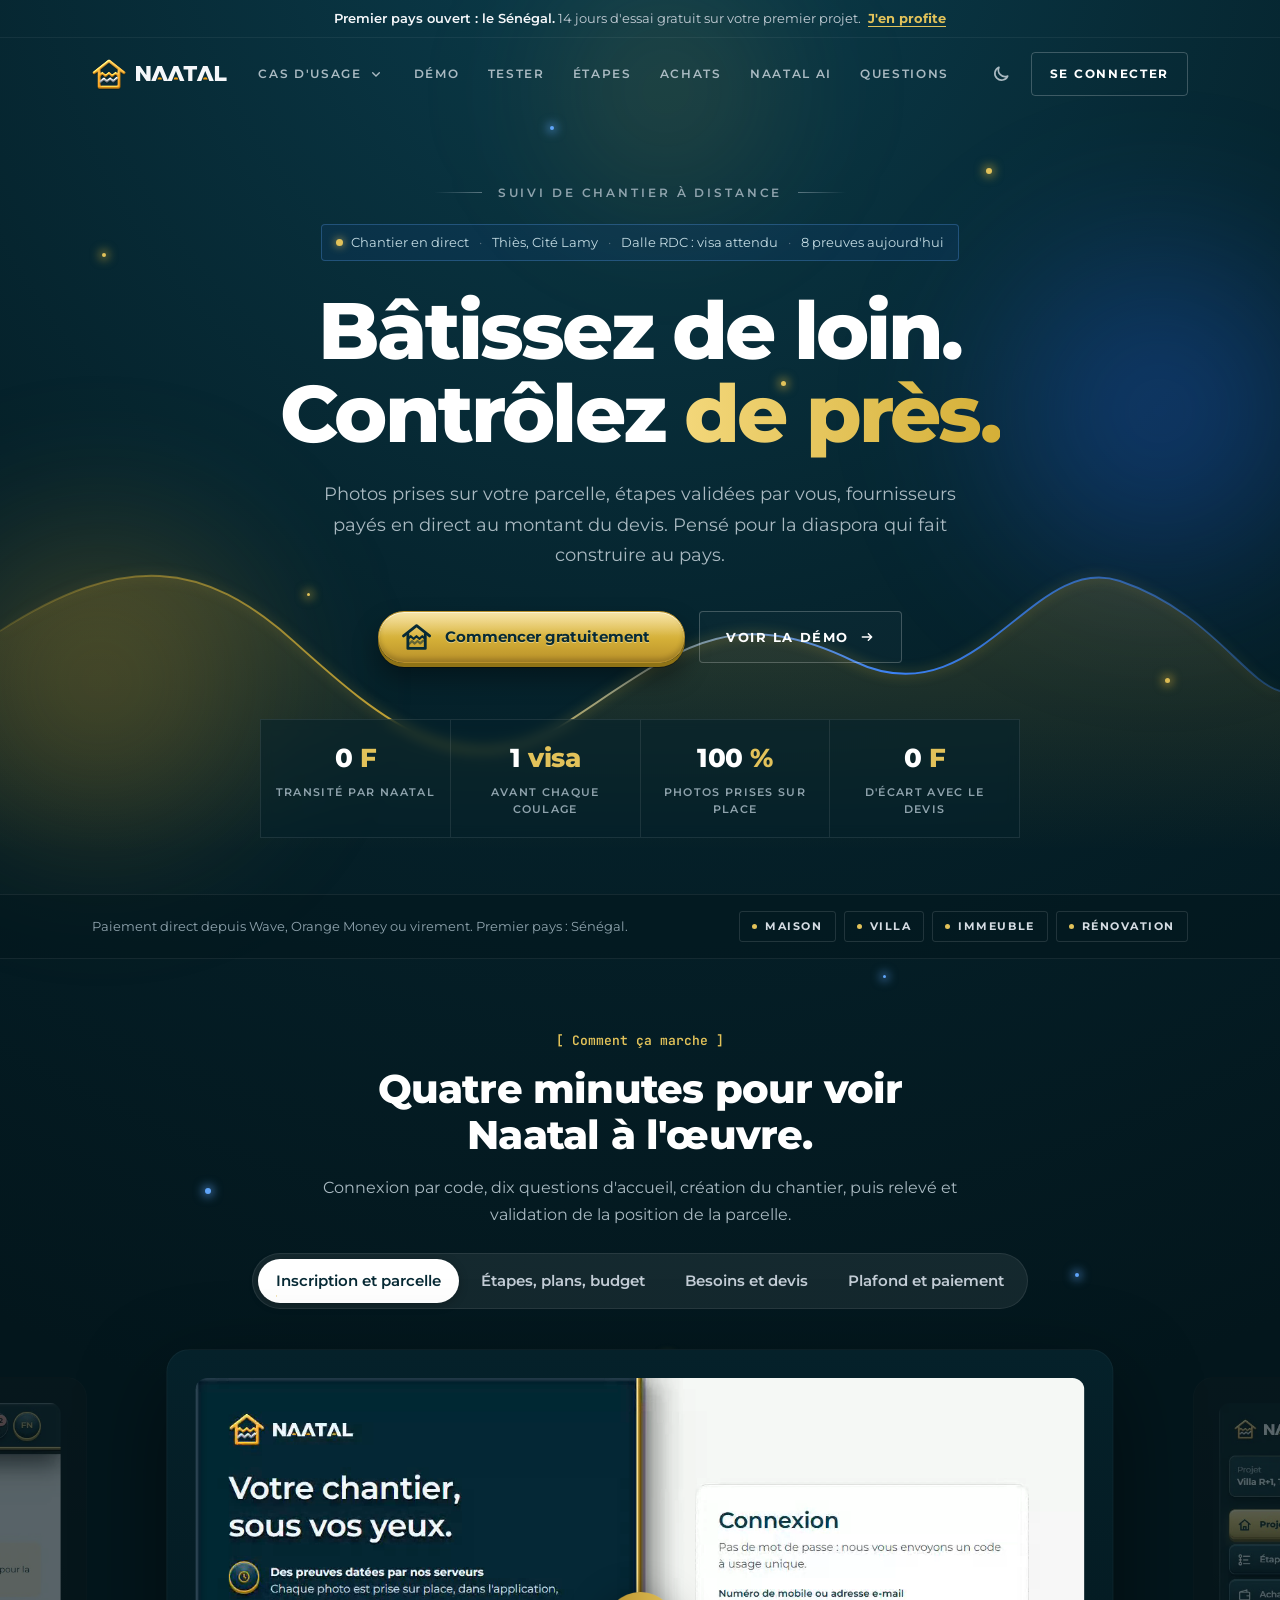
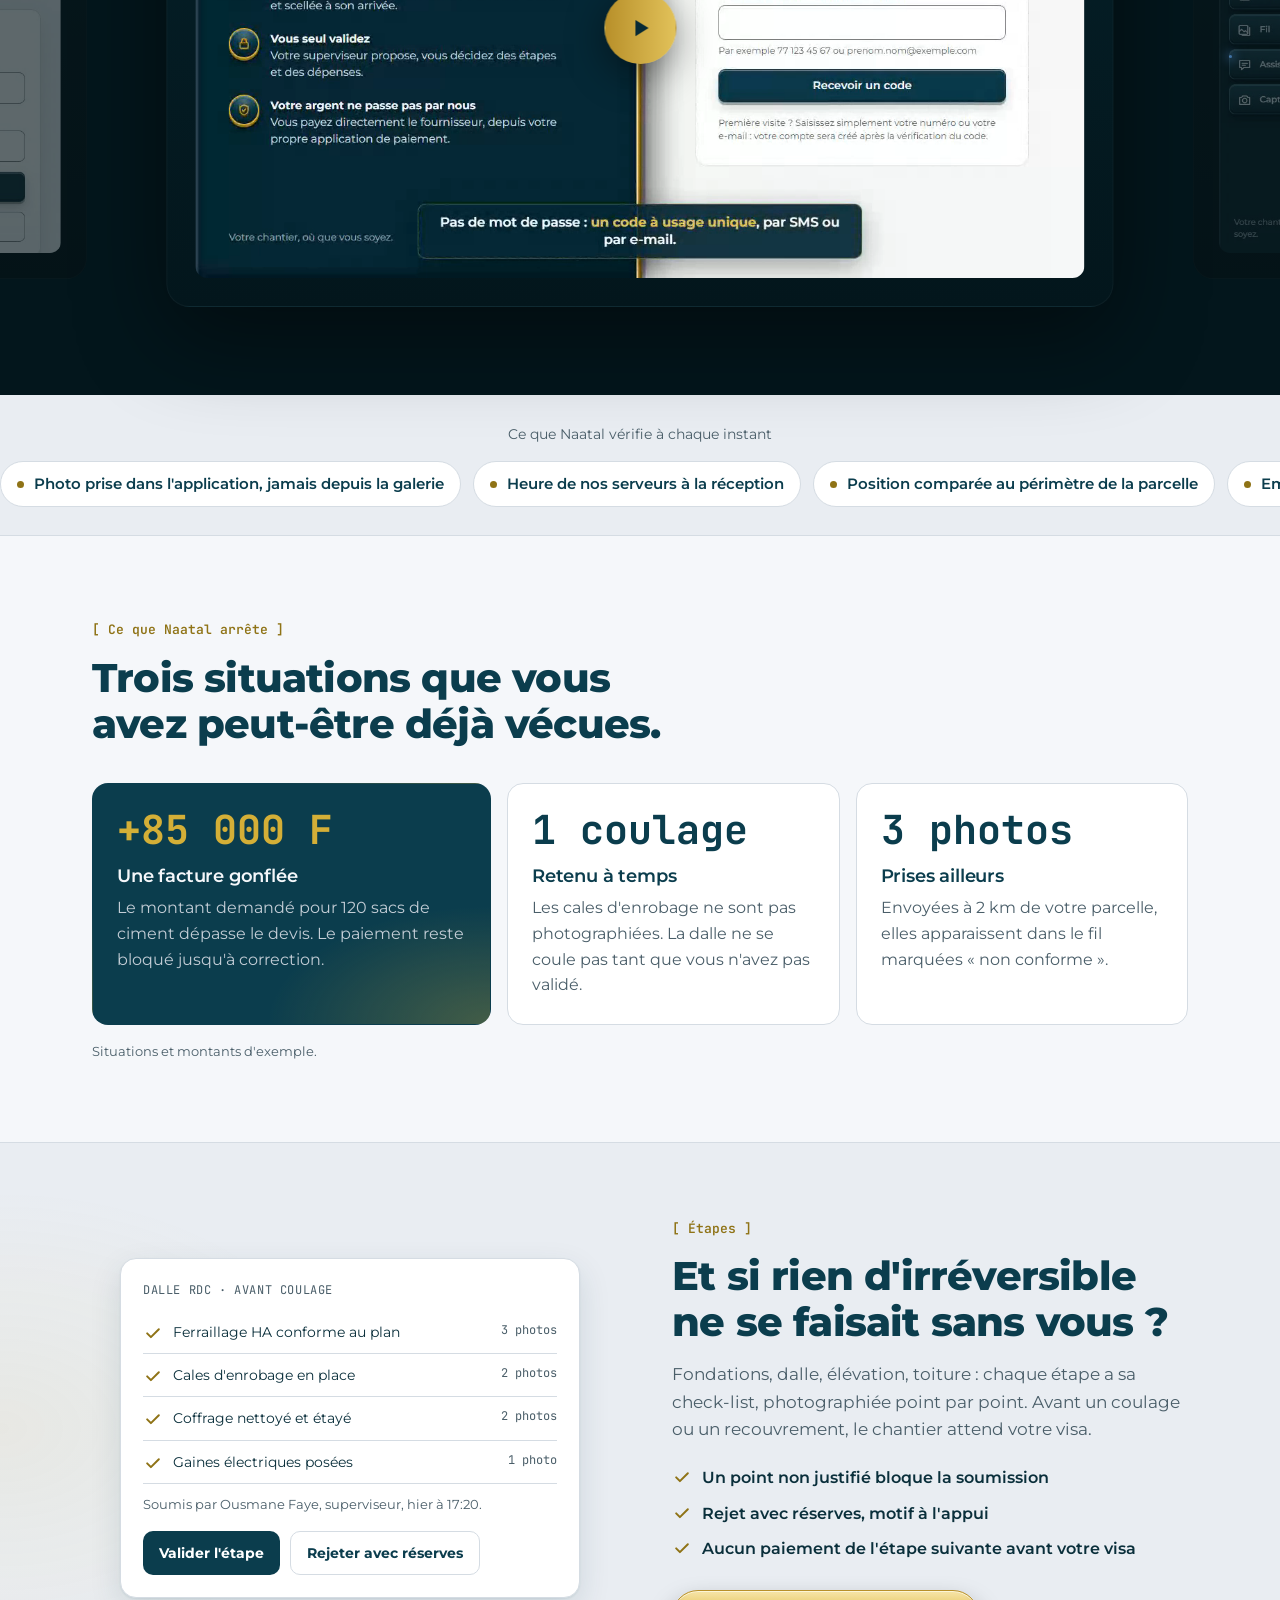
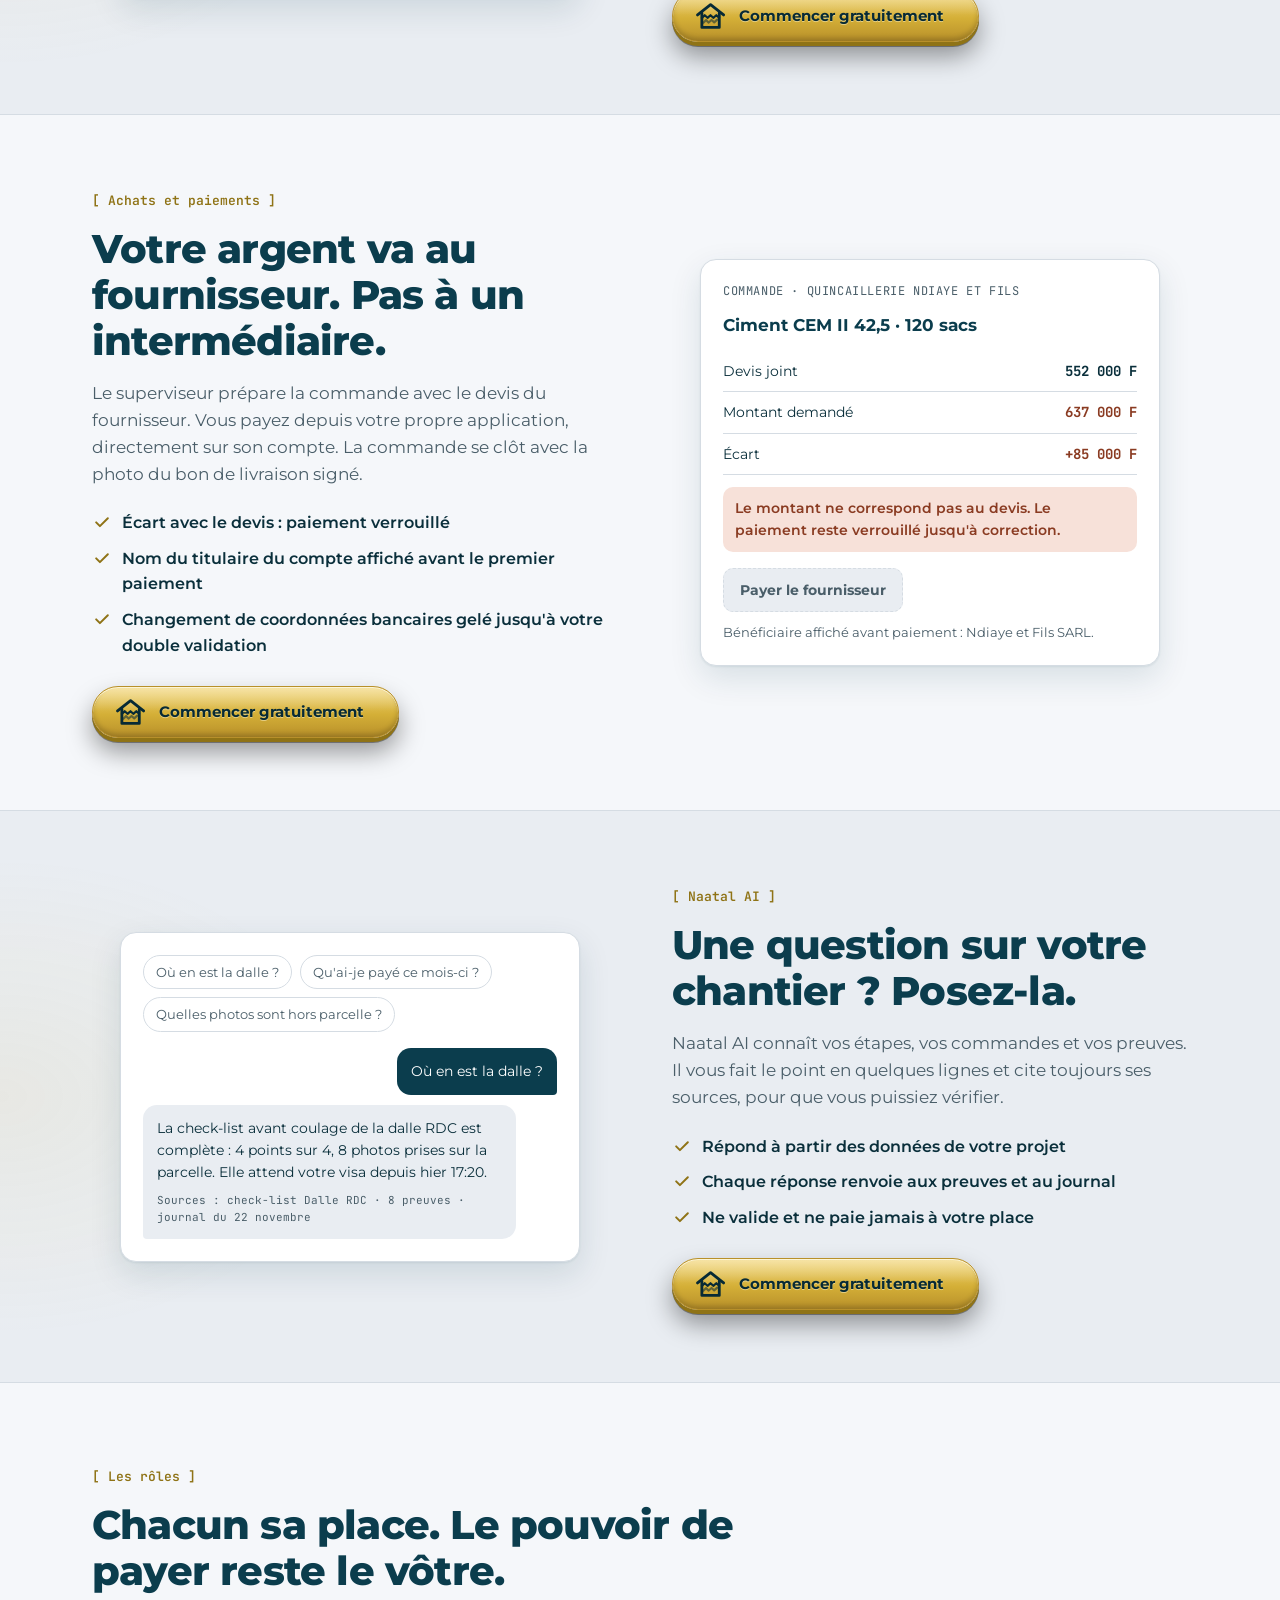
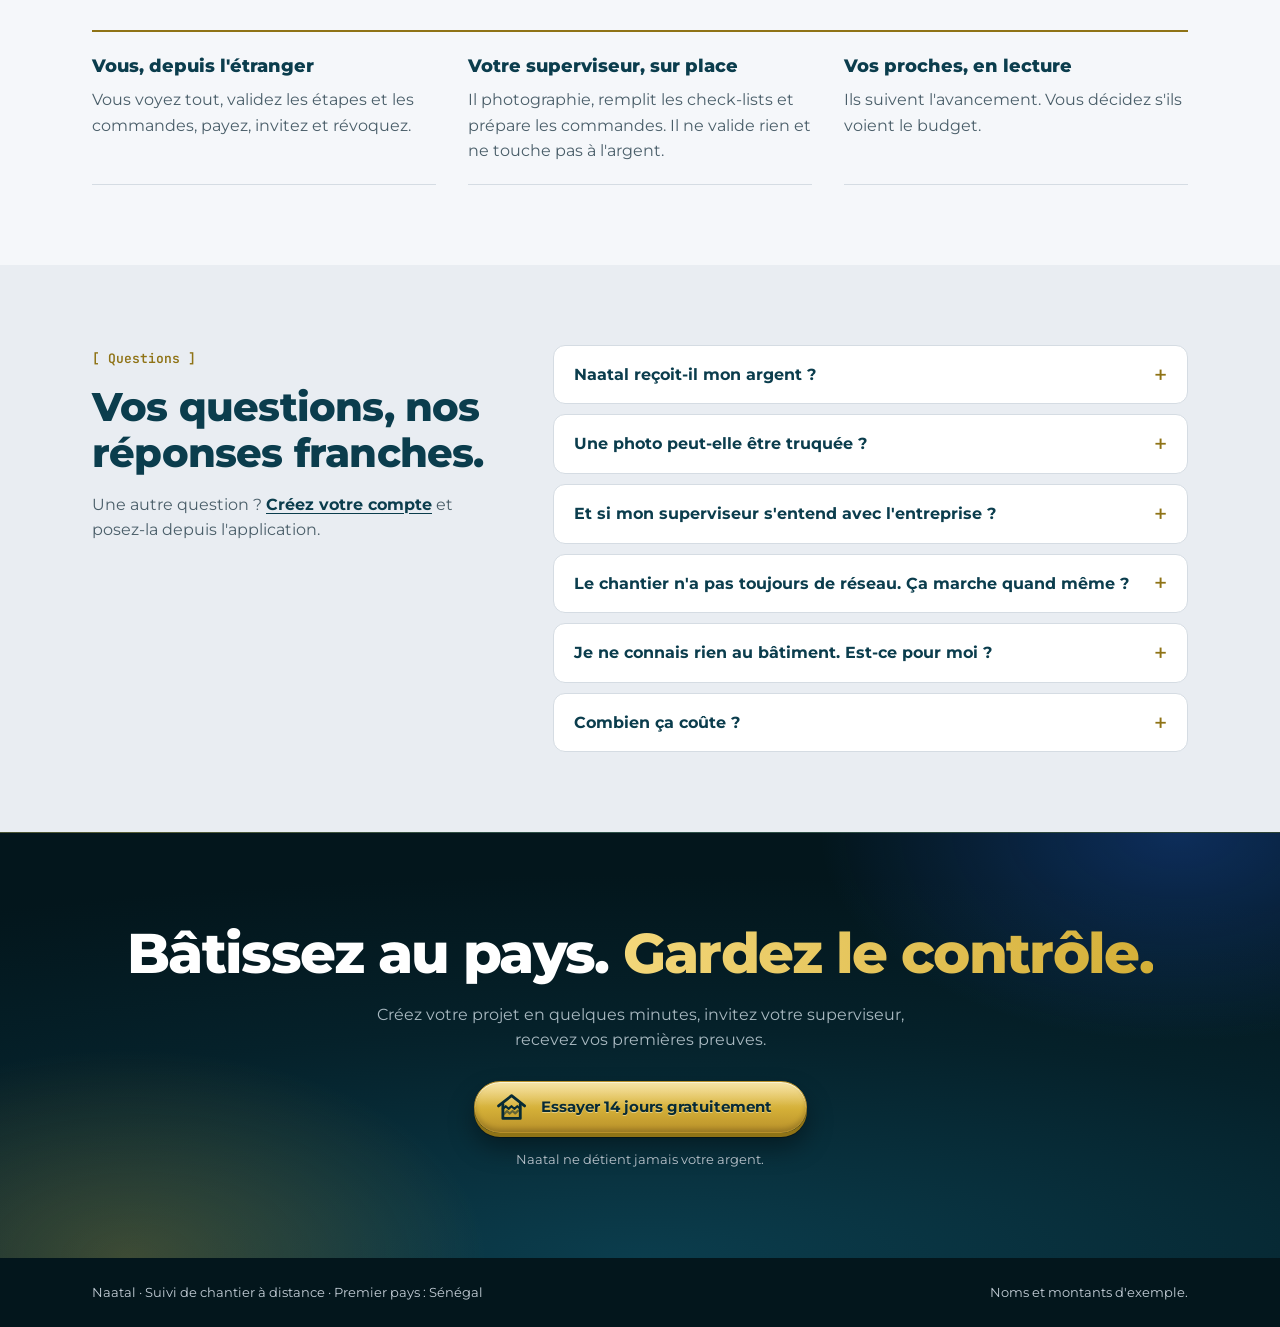
==== commit 5013ec6d: "fix(cta): garder les boutons d'appel dorés sur toutes les teintes" ====
--- a/index.html
+++ b/index.html
@@ -10,11 +10,11 @@
 <script>
 try { var t = localStorage.getItem("naatal-theme"); if (t === "dark" || t === "light") document.documentElement.dataset.theme = t; } catch (e) {}
 </script>
-<link rel="stylesheet" href="styles.css?v=mwwsfzi4">
+<link rel="stylesheet" href="styles.css?v=mwwsjbal">
 </head>
 <body>
 <div class="__variable_4a860e"><div class="decouvrir teinte-or"><p class="d-annonce"><span>Premier pays ouvert : le Sénégal.</span> 14 jours d'essai gratuit sur votre premier projet.<!-- --> <a href="/connexion">J'en profite</a></p><header class="d-entete"><div class="d-wrap"><a class="d-marque" href="#contenu" aria-label="Naatal, retour en haut"><svg class="marque" width="34" height="34" viewBox="13 -8 390 400" role="img" aria-label="Naatal"><defs><linearGradient id="decouvrir-marque-or" x1="0" y1="20" x2="0" y2="370" gradientUnits="userSpaceOnUse"><stop offset="0" stop-color="#FFC24A"></stop><stop offset=".55" stop-color="#F8A61E"></stop><stop offset="1" stop-color="#EE920B"></stop></linearGradient><linearGradient id="decouvrir-marque-argent" x1="0" y1="240" x2="0" y2="310" gradientUnits="userSpaceOnUse"><stop offset="0" stop-color="#C3CAD1"></stop><stop offset="1" stop-color="#8C98A3"></stop></linearGradient><filter id="decouvrir-marque-biseau" x="-10%" y="-10%" width="120%" height="120%" color-interpolation-filters="sRGB"><feGaussianBlur in="SourceAlpha" stdDeviation="5" result="flou"></feGaussianBlur><feSpecularLighting in="flou" surfaceScale="5" specularConstant="1" specularExponent="18" lighting-color="#FFF6DD" result="reflet"><feDistantLight azimuth="250" elevation="48"></feDistantLight></feSpecularLighting><feComposite in="reflet" in2="SourceAlpha" operator="in" result="refletDedans"></feComposite><feDiffuseLighting in="flou" surfaceScale="5" diffuseConstant="1.1" lighting-color="#FFFFFF" result="ombrage"><feDistantLight azimuth="250" elevation="55"></feDistantLight></feDiffuseLighting><feComposite in="SourceGraphic" in2="ombrage" operator="arithmetic" k1="1" k2="0" k3="0" k4="0" result="modele"></feComposite><feComposite in="modele" in2="SourceAlpha" operator="in" result="modeleDedans"></feComposite><feComposite in="modeleDedans" in2="refletDedans" operator="arithmetic" k1="0" k2="1" k3="0.38" k4="0"></feComposite></filter><filter id="decouvrir-marque-ombre" x="-20%" y="-20%" width="140%" height="150%"><feDropShadow dx="0" dy="10" stdDeviation="9" flood-color="#000000" flood-opacity="0.38"></feDropShadow></filter></defs><g filter="url(#decouvrir-marque-ombre)"><g fill="none" stroke-linecap="round" stroke-linejoin="round" filter="url(#decouvrir-marque-biseau)"><path d="M34 178 209 40l175 138" stroke="url(#decouvrir-marque-or)" stroke-width="38"></path><path d="M92 152v194h234V152" stroke="url(#decouvrir-marque-or)" stroke-width="38"></path><path d="M92 218l38-36 38 34 40-34 38 34 40-34 38 34" stroke="url(#decouvrir-marque-or)" stroke-width="30"></path><path d="m112 282 36-34 36 32 38-34 36 32 40-38" stroke="url(#decouvrir-marque-argent)" stroke-width="30"></path></g></g></svg><svg class="logotype" height="15" width="90.6" viewBox="0 0 604 100" role="img" aria-label="Naatal"><g fill="currentColor"><path d="M0 100V0h27l42 60V0h28v100H70L28 40v60z"></path><path transform="translate(101 0)" d="M0 100 42 0h30l42 100H84L57 33 30 100z"></path><path transform="translate(209 0)" d="M0 100 42 0h30l42 100H84L57 33 30 100z"></path><path transform="translate(405 0)" d="M0 100 42 0h30l42 100H84L57 33 30 100z"></path><path transform="translate(317 0)" d="M0 0h90v24H59v76H31V24H0z"></path><path transform="translate(526 0)" d="M0 0h28v76h50v24H0z"></path></g><g fill="var(--brand-orange)"><path transform="translate(101 0)" d="M42 90a15 15 0 0 1 30 0z"></path><path transform="translate(209 0)" d="M42 90a15 15 0 0 1 30 0z"></path><path transform="translate(405 0)" d="M42 90a15 15 0 0 1 30 0z"></path></g></svg></a><nav class="d-nav-centre" aria-label="Sections"><div class="d-cas-menu"><button type="button" class="d-cas-declencheur" aria-expanded="false" aria-controls="_R_qclritqlb_">Cas d'usage<svg viewBox="0 0 24 24" aria-hidden="true"><path d="m7 10 5 5 5-5" fill="none" stroke="currentColor" stroke-width="2" stroke-linecap="round"></path></svg></button><div class="d-cas-panneau" id="_R_qclritqlb_" hidden=""><ul><li><a href="proprietaire.html"><span class="d-cas-picto" aria-hidden="true"><svg viewBox="0 0 24 24" fill="none" stroke="currentColor" stroke-width="1.7" stroke-linecap="round" stroke-linejoin="round"><path d="M4 11.5 12 5l8 6.5"></path><path d="M6.5 10v9h11v-9"></path><path d="M10.5 19v-4.5h3V19"></path></svg></span><span><strong>Pour les propriétaires</strong><span>Voir, vérifier et payer votre chantier depuis l'étranger.</span></span></a></li><li><a href="superviseur-proche.html"><span class="d-cas-picto" aria-hidden="true"><svg viewBox="0 0 24 24" fill="none" stroke="currentColor" stroke-width="1.7" stroke-linecap="round" stroke-linejoin="round"><circle cx="9" cy="8.5" r="2.6"></circle><circle cx="16" cy="9.5" r="2.1"></circle><path d="M4.5 18.5c.6-3 2.4-4.6 4.5-4.6s3.9 1.6 4.5 4.6"></path><path d="M14 14.2c.6-.3 1.3-.5 2-.5 1.8 0 3.1 1.4 3.6 3.8"></path></svg></span><span><strong>Pour les superviseurs proches</strong><span>Suivre le chantier d'un parent, avec une charte claire.</span></span></a></li><li><a href="superviseur-professionnel.html"><span class="d-cas-picto" aria-hidden="true"><svg viewBox="0 0 24 24" fill="none" stroke="currentColor" stroke-width="1.7" stroke-linecap="round" stroke-linejoin="round"><path d="M5 15h14"></path><path d="M6.5 15a5.5 5.5 0 0 1 11 0"></path><path d="M12 9.5V7"></path><path d="M4.5 17.5h15"></path></svg></span><span><strong>Pour les superviseurs professionnels</strong><span>Proposer vos honoraires, signer un contrat, être payé.</span></span></a></li><li><a href="invite.html"><span class="d-cas-picto" aria-hidden="true"><svg viewBox="0 0 24 24" fill="none" stroke="currentColor" stroke-width="1.7" stroke-linecap="round" stroke-linejoin="round"><path d="M3.5 12s3-5.5 8.5-5.5 8.5 5.5 8.5 5.5-3 5.5-8.5 5.5S3.5 12 3.5 12Z"></path><circle cx="12" cy="12" r="2.4"></circle></svg></span><span><strong>Pour les invités</strong><span>Suivre le chantier de la famille, en lecture seule.</span></span></a></li><li><a href="demande-de-devis.html"><span class="d-cas-picto" aria-hidden="true"><svg viewBox="0 0 24 24" fill="none" stroke="currentColor" stroke-width="1.7" stroke-linecap="round" stroke-linejoin="round"><path d="M7 4.5h7.5L18 8v11.5H7z"></path><path d="M14 4.5V8h4"></path><path d="M9.5 12h6M9.5 15h6"></path></svg></span><span><strong>Demande de devis</strong><span>Recevoir des devis comparables, sans montrer votre budget.</span></span></a></li><li><a href="controles-anti-fraude.html"><span class="d-cas-picto" aria-hidden="true"><svg viewBox="0 0 24 24" fill="none" stroke="currentColor" stroke-width="1.7" stroke-linecap="round" stroke-linejoin="round"><path d="M12 3.5 5.5 6v5.5c0 4.2 2.8 7.6 6.5 9 3.7-1.4 6.5-4.8 6.5-9V6z"></path><path d="m9 12 2.2 2.2L15.5 10"></path></svg></span><span><strong>Contrôles anti-fraude</strong><span>Ce que Naatal signale et bloque avant que l'argent ne parte.</span></span></a></li></ul></div></div><a href="#comment">Démo</a><a href="test.html">Tester</a><a href="#etapes">Étapes</a><a href="#achats">Achats</a><a href="#assistant">Naatal AI</a><a href="#questions">Questions</a></nav><div class="d-nav-droite"><div class="d-cas-mobile"><div class="d-cas-menu"><button type="button" class="d-cas-declencheur" aria-expanded="false" aria-controls="_R_uclritqlb_">Cas d'usage<svg viewBox="0 0 24 24" aria-hidden="true"><path d="m7 10 5 5 5-5" fill="none" stroke="currentColor" stroke-width="2" stroke-linecap="round"></path></svg></button><div class="d-cas-panneau" id="_R_uclritqlb_" hidden=""><ul><li><a href="proprietaire.html"><span class="d-cas-picto" aria-hidden="true"><svg viewBox="0 0 24 24" fill="none" stroke="currentColor" stroke-width="1.7" stroke-linecap="round" stroke-linejoin="round"><path d="M4 11.5 12 5l8 6.5"></path><path d="M6.5 10v9h11v-9"></path><path d="M10.5 19v-4.5h3V19"></path></svg></span><span><strong>Pour les propriétaires</strong><span>Voir, vérifier et payer votre chantier depuis l'étranger.</span></span></a></li><li><a href="superviseur-proche.html"><span class="d-cas-picto" aria-hidden="true"><svg viewBox="0 0 24 24" fill="none" stroke="currentColor" stroke-width="1.7" stroke-linecap="round" stroke-linejoin="round"><circle cx="9" cy="8.5" r="2.6"></circle><circle cx="16" cy="9.5" r="2.1"></circle><path d="M4.5 18.5c.6-3 2.4-4.6 4.5-4.6s3.9 1.6 4.5 4.6"></path><path d="M14 14.2c.6-.3 1.3-.5 2-.5 1.8 0 3.1 1.4 3.6 3.8"></path></svg></span><span><strong>Pour les superviseurs proches</strong><span>Suivre le chantier d'un parent, avec une charte claire.</span></span></a></li><li><a href="superviseur-professionnel.html"><span class="d-cas-picto" aria-hidden="true"><svg viewBox="0 0 24 24" fill="none" stroke="currentColor" stroke-width="1.7" stroke-linecap="round" stroke-linejoin="round"><path d="M5 15h14"></path><path d="M6.5 15a5.5 5.5 0 0 1 11 0"></path><path d="M12 9.5V7"></path><path d="M4.5 17.5h15"></path></svg></span><span><strong>Pour les superviseurs professionnels</strong><span>Proposer vos honoraires, signer un contrat, être payé.</span></span></a></li><li><a href="invite.html"><span class="d-cas-picto" aria-hidden="true"><svg viewBox="0 0 24 24" fill="none" stroke="currentColor" stroke-width="1.7" stroke-linecap="round" stroke-linejoin="round"><path d="M3.5 12s3-5.5 8.5-5.5 8.5 5.5 8.5 5.5-3 5.5-8.5 5.5S3.5 12 3.5 12Z"></path><circle cx="12" cy="12" r="2.4"></circle></svg></span><span><strong>Pour les invités</strong><span>Suivre le chantier de la famille, en lecture seule.</span></span></a></li><li><a href="demande-de-devis.html"><span class="d-cas-picto" aria-hidden="true"><svg viewBox="0 0 24 24" fill="none" stroke="currentColor" stroke-width="1.7" stroke-linecap="round" stroke-linejoin="round"><path d="M7 4.5h7.5L18 8v11.5H7z"></path><path d="M14 4.5V8h4"></path><path d="M9.5 12h6M9.5 15h6"></path></svg></span><span><strong>Demande de devis</strong><span>Recevoir des devis comparables, sans montrer votre budget.</span></span></a></li><li><a href="controles-anti-fraude.html"><span class="d-cas-picto" aria-hidden="true"><svg viewBox="0 0 24 24" fill="none" stroke="currentColor" stroke-width="1.7" stroke-linecap="round" stroke-linejoin="round"><path d="M12 3.5 5.5 6v5.5c0 4.2 2.8 7.6 6.5 9 3.7-1.4 6.5-4.8 6.5-9V6z"></path><path d="m9 12 2.2 2.2L15.5 10"></path></svg></span><span><strong>Contrôles anti-fraude</strong><span>Ce que Naatal signale et bloque avant que l'argent ne parte.</span></span></a></li></ul></div></div></div><button class="bouton-icone" type="button" aria-label="Passer en mode sombre" aria-pressed="false"><svg class="moon" viewBox="0 0 24 24" fill="none" stroke="currentColor" stroke-width="2" stroke-linecap="round" stroke-linejoin="round" aria-hidden="true"><path d="M20 14.5A8 8 0 0 1 9.5 4a8 8 0 1 0 10.5 10.5z"></path></svg><svg class="sun" viewBox="0 0 24 24" fill="none" stroke="currentColor" stroke-width="2" stroke-linecap="round" stroke-linejoin="round" aria-hidden="true"><circle cx="12" cy="12" r="4"></circle><path d="M12 2v2m0 16v2M4.9 4.9l1.4 1.4m11.4 11.4 1.4 1.4M2 12h2m16 0h2M4.9 19.1l1.4-1.4M17.7 6.3l1.4-1.4"></path></svg></button><a class="d-connexion" href="/connexion">Se connecter</a></div></div></header><main id="contenu"><section class="d-hero" aria-labelledby="hero-titre"><div class="d-hero-decor" aria-hidden="true"><span class="d-halo h1"></span><span class="d-halo h2"></span><span class="d-halo h3"></span><span class="d-particule vert" style="left:8%;top:18%;width:4px;height:4px;animation-delay:0s"></span><span class="d-particule bleu" style="left:16%;top:62%;width:6px;height:6px;animation-delay:2.1s"></span><span class="d-particule vert" style="left:24%;top:34%;width:3px;height:3px;animation-delay:4.3s"></span><span class="d-particule vert" style="left:31%;top:80%;width:5px;height:5px;animation-delay:1.2s"></span><span class="d-particule bleu" style="left:43%;top:12%;width:4px;height:4px;animation-delay:3.4s"></span><span class="d-particule vert" style="left:52%;top:70%;width:3px;height:3px;animation-delay:5.1s"></span><span class="d-particule vert" style="left:61%;top:24%;width:5px;height:5px;animation-delay:0.8s"></span><span class="d-particule bleu" style="left:69%;top:52%;width:3px;height:3px;animation-delay:2.7s"></span><span class="d-particule vert" style="left:77%;top:14%;width:6px;height:6px;animation-delay:4.8s"></span><span class="d-particule bleu" style="left:84%;top:66%;width:4px;height:4px;animation-delay:1.6s"></span><span class="d-particule vert" style="left:91%;top:38%;width:5px;height:5px;animation-delay:3.9s"></span><span class="d-particule bleu" style="left:96%;top:84%;width:3px;height:3px;animation-delay:0.4s"></span><svg class="d-vague" viewBox="0 0 1440 360" preserveAspectRatio="none"><defs><linearGradient id="d-vague-trait" x1="0" x2="1" y1="0" y2="0"><stop class="d-stop-debut" offset="0" stop-opacity="0.2"></stop><stop class="d-stop-debut" offset="0.35"></stop><stop offset="0.7" stop-color="#3b82f6"></stop><stop offset="1" stop-color="#3b82f6" stop-opacity="0.3"></stop></linearGradient><linearGradient id="d-vague-fond" x1="0" x2="0" y1="0" y2="1"><stop class="d-stop-fond" offset="0" stop-opacity="0.22"></stop><stop class="d-stop-fond" offset="1" stop-opacity="0"></stop></linearGradient></defs><path class="d-vague-aire" d="M0 140 C 140 60, 230 70, 330 150 S 520 300, 640 230 S 820 110, 960 170 S 1160 60, 1260 90 S 1400 190, 1440 200 L 1440 360 L 0 360 Z" fill="url(#d-vague-fond)"></path><path class="d-vague-ligne" d="M0 140 C 140 60, 230 70, 330 150 S 520 300, 640 230 S 820 110, 960 170 S 1160 60, 1260 90 S 1400 190, 1440 200" fill="none" stroke="url(#d-vague-trait)" stroke-width="2"></path><path class="d-vague-eclat" d="M0 140 C 140 60, 230 70, 330 150 S 520 300, 640 230 S 820 110, 960 170 S 1160 60, 1260 90 S 1400 190, 1440 200" fill="none" pathLength="1000"></path></svg></div><div class="d-wrap d-hero-contenu"><p class="d-surtitre">Suivi de chantier à distance</p><p class="d-direct"><span class="d-direct-point">Chantier en direct</span><span>Thiès, Cité Lamy</span><span>Dalle RDC : visa attendu</span><span>8 preuves aujourd'hui</span></p><h1 id="hero-titre">Bâtissez de loin.<br/>Contrôlez <em>de près.</em></h1><p class="d-sous-titre">Photos prises sur votre parcelle, étapes validées par vous, fournisseurs payés en direct au montant du devis. Pensé pour la diaspora qui fait construire au pays.</p><div class="d-hero-cta"><a class="d-bouton-degrade" href="/connexion"><svg viewBox="0 0 24 24" fill="none" stroke="currentColor" stroke-width="2.2" stroke-linecap="round" stroke-linejoin="round" aria-hidden="true"><path d="M5 12h14m-5-5 5 5-5 5"></path></svg>Commencer gratuitement</a><a class="d-bouton-contour" href="#comment">Voir la démo<svg viewBox="0 0 24 24" fill="none" stroke="currentColor" stroke-width="2.2" stroke-linecap="round" stroke-linejoin="round" aria-hidden="true"><path d="M5 12h14m-5-5 5 5-5 5"></path></svg></a></div><ul class="d-chiffres"><li><b>0<i> F</i></b><span>Transité par Naatal</span></li><li><b>1<i> visa</i></b><span>Avant chaque coulage</span></li><li><b>100<i> %</i></b><span>Photos prises sur place</span></li><li><b>0<i> F</i></b><span>D'écart avec le devis</span></li></ul></div><div class="d-hero-pied"><div class="d-wrap"><p>Paiement direct depuis Wave, Orange Money ou virement. Premier pays : Sénégal.</p><ul><li>Maison</li><li>Villa</li><li>Immeuble</li><li>Rénovation</li></ul></div></div><div class="d-hero-films" id="comment"><div class="d-films"><div class="d-wrap d-films-tete"><span class="d-films-pastille">[ Comment ça marche ]</span><h2 id="films-titre">Quatre minutes pour voir Naatal à l'œuvre.</h2><p class="d-films-resume" aria-live="polite">Connexion par code, dix questions d'accueil, création du chantier, puis relevé et validation de la position de la parcelle.</p><div class="d-films-onglets" role="group" aria-label="Choisir une démonstration"><button type="button" aria-pressed="true">Inscription et parcelle<i class="d-films-progres" style="transform:scaleX(0)" aria-hidden="true"></i></button><button type="button" aria-pressed="false">Étapes, plans, budget<i class="d-films-progres" style="transform:scaleX(0)" aria-hidden="true"></i></button><button type="button" aria-pressed="false">Besoins et devis<i class="d-films-progres" style="transform:scaleX(0)" aria-hidden="true"></i></button><button type="button" aria-pressed="false">Plafond et paiement<i class="d-films-progres" style="transform:scaleX(0)" aria-hidden="true"></i></button></div></div><div class="d-films-piste"><div class="d-films-diapo d-films-gabarit" aria-hidden="true"><div class="d-films-image"></div></div><div class="d-films-diapo active" style="--place:0" aria-hidden="false"><div class="d-films-image"><video src="demonstrations/01-inscription-et-parcelle.webm" poster="demonstrations/01-inscription-et-parcelle.webp" muted="" playsInline="" preload="metadata" aria-label="Démonstration 1 sur 4 : Inscription et parcelle. Connexion par code, dix questions d'accueil, création du chantier, puis relevé et validation de la position de la parcelle."></video><button type="button" class="d-films-commande" aria-label="Lire la démonstration"><svg viewBox="0 0 24 24" aria-hidden="true"><path d="M8 5.5v13l10.5-6.5z" fill="currentColor"></path></svg></button></div></div><div class="d-films-diapo" style="--place:1" aria-hidden="true"><div class="d-films-image"><img src="demonstrations/02-etapes-plans-budget.webp" alt="" loading="lazy" draggable="false"/></div></div><div class="d-films-diapo hors-champ" style="--place:2" aria-hidden="true"><div class="d-films-image"><img src="demonstrations/03-besoins-et-demandes-de-devis.webp" alt="" loading="lazy" draggable="false"/></div></div><div class="d-films-diapo" style="--place:-1" aria-hidden="true"><div class="d-films-image"><img src="demonstrations/04-devis-plafond-paiement.webp" alt="" loading="lazy" draggable="false"/></div></div></div></div></div></section><section class="d-defile" aria-label="Contrôles appliqués par Naatal"><p class="d-defile-titre">Ce que Naatal vérifie à chaque instant</p><div class="d-defile-piste"><ul><li>Photo prise dans l'application, jamais depuis la galerie</li><li>Heure de nos serveurs à la réception</li><li>Position comparée au périmètre de la parcelle</li><li>Empreinte de chaque fichier vérifiée</li><li>Check-list photographiée avant chaque coulage</li><li>Commande rapprochée du devis au franc près</li><li>Titulaire du compte affiché avant le premier paiement</li><li>Bon de livraison signé, photographié sur place</li><li>Journal scellé : une retouche se détecte</li></ul><ul aria-hidden="true"><li>Photo prise dans l'application, jamais depuis la galerie</li><li>Heure de nos serveurs à la réception</li><li>Position comparée au périmètre de la parcelle</li><li>Empreinte de chaque fichier vérifiée</li><li>Check-list photographiée avant chaque coulage</li><li>Commande rapprochée du devis au franc près</li><li>Titulaire du compte affiché avant le premier paiement</li><li>Bon de livraison signé, photographié sur place</li><li>Journal scellé : une retouche se détecte</li></ul></div></section><section class="d-cas" aria-labelledby="cas-titre"><div class="d-wrap"><span class="d-pastille">[ Ce que Naatal arrête ]</span><h2 id="cas-titre">Trois situations que vous avez peut-être déjà vécues.</h2><div class="d-cas-grille"><article><b class="d-gros">+85 000 F</b><h3>Une facture gonflée</h3><p>Le montant demandé pour 120 sacs de ciment dépasse le devis. Le paiement reste bloqué jusqu'à correction.</p></article><article><b class="d-gros">1 coulage</b><h3>Retenu à temps</h3><p>Les cales d'enrobage ne sont pas photographiées. La dalle ne se coule pas tant que vous n'avez pas validé.</p></article><article><b class="d-gros">3 photos</b><h3>Prises ailleurs</h3><p>Envoyées à 2 km de votre parcelle, elles apparaissent dans le fil marquées « non conforme ».</p></article></div><p class="d-mention">Situations et montants d'exemple.</p></div></section><section class="d-module inverse" id="etapes" aria-labelledby="etapes-titre"><div class="d-wrap d-module-grille"><div class="d-module-texte"><span class="d-pastille">[ <!-- -->Étapes<!-- --> ]</span><h2 id="etapes-titre">Et si rien d'irréversible ne se faisait sans vous ?</h2><p>Fondations, dalle, élévation, toiture : chaque étape a sa check-list, photographiée point par point. Avant un coulage ou un recouvrement, le chantier attend votre visa.</p><ul class="d-points"><li><svg viewBox="0 0 24 24" fill="none" stroke="currentColor" stroke-width="2.4" stroke-linecap="round" stroke-linejoin="round" aria-hidden="true"><path d="m5 12.5 4.5 4.5L19 7.5"></path></svg>Un point non justifié bloque la soumission</li><li><svg viewBox="0 0 24 24" fill="none" stroke="currentColor" stroke-width="2.4" stroke-linecap="round" stroke-linejoin="round" aria-hidden="true"><path d="m5 12.5 4.5 4.5L19 7.5"></path></svg>Rejet avec réserves, motif à l'appui</li><li><svg viewBox="0 0 24 24" fill="none" stroke="currentColor" stroke-width="2.4" stroke-linecap="round" stroke-linejoin="round" aria-hidden="true"><path d="m5 12.5 4.5 4.5L19 7.5"></path></svg>Aucun paiement de l'étape suivante avant votre visa</li></ul><a class="d-cta" href="/connexion">Commencer gratuitement<svg viewBox="0 0 24 24" fill="none" stroke="currentColor" stroke-width="2.2" stroke-linecap="round" stroke-linejoin="round" aria-hidden="true"><path d="M5 12h14m-5-5 5 5-5 5"></path></svg></a></div><div class="d-module-visuel"><div class="d-ecran d-carte-seule" role="img" aria-label="Check-list avant coulage de la dalle du rez-de-chaussée : quatre points photographiés, le propriétaire peut valider ou rejeter avec réserves."><p class="d-etiquette">Dalle RDC · avant coulage</p><ul class="d-checklist"><li><svg viewBox="0 0 24 24" fill="none" stroke="currentColor" stroke-width="2.4" stroke-linecap="round" stroke-linejoin="round" aria-hidden="true"><path d="m5 12.5 4.5 4.5L19 7.5"></path></svg>Ferraillage HA conforme au plan<span>3 photos</span></li><li><svg viewBox="0 0 24 24" fill="none" stroke="currentColor" stroke-width="2.4" stroke-linecap="round" stroke-linejoin="round" aria-hidden="true"><path d="m5 12.5 4.5 4.5L19 7.5"></path></svg>Cales d'enrobage en place<span>2 photos</span></li><li><svg viewBox="0 0 24 24" fill="none" stroke="currentColor" stroke-width="2.4" stroke-linecap="round" stroke-linejoin="round" aria-hidden="true"><path d="m5 12.5 4.5 4.5L19 7.5"></path></svg>Coffrage nettoyé et étayé<span>2 photos</span></li><li><svg viewBox="0 0 24 24" fill="none" stroke="currentColor" stroke-width="2.4" stroke-linecap="round" stroke-linejoin="round" aria-hidden="true"><path d="m5 12.5 4.5 4.5L19 7.5"></path></svg>Gaines électriques posées<span>1 photo</span></li></ul><p class="d-note">Soumis par Ousmane Faye, superviseur, hier à 17:20.</p><div class="d-actions"><span class="d-bouton-plein">Valider l'étape</span><span class="d-bouton-trait">Rejeter avec réserves</span></div></div></div></div></section><section class="d-module" id="achats" aria-labelledby="achats-titre"><div class="d-wrap d-module-grille"><div class="d-module-texte"><span class="d-pastille">[ <!-- -->Achats et paiements<!-- --> ]</span><h2 id="achats-titre">Votre argent va au fournisseur. Pas à un intermédiaire.</h2><p>Le superviseur prépare la commande avec le devis du fournisseur. Vous payez depuis votre propre application, directement sur son compte. La commande se clôt avec la photo du bon de livraison signé.</p><ul class="d-points"><li><svg viewBox="0 0 24 24" fill="none" stroke="currentColor" stroke-width="2.4" stroke-linecap="round" stroke-linejoin="round" aria-hidden="true"><path d="m5 12.5 4.5 4.5L19 7.5"></path></svg>Écart avec le devis : paiement verrouillé</li><li><svg viewBox="0 0 24 24" fill="none" stroke="currentColor" stroke-width="2.4" stroke-linecap="round" stroke-linejoin="round" aria-hidden="true"><path d="m5 12.5 4.5 4.5L19 7.5"></path></svg>Nom du titulaire du compte affiché avant le premier paiement</li><li><svg viewBox="0 0 24 24" fill="none" stroke="currentColor" stroke-width="2.4" stroke-linecap="round" stroke-linejoin="round" aria-hidden="true"><path d="m5 12.5 4.5 4.5L19 7.5"></path></svg>Changement de coordonnées bancaires gelé jusqu'à votre double validation</li></ul><a class="d-cta" href="/connexion">Commencer gratuitement<svg viewBox="0 0 24 24" fill="none" stroke="currentColor" stroke-width="2.2" stroke-linecap="round" stroke-linejoin="round" aria-hidden="true"><path d="M5 12h14m-5-5 5 5-5 5"></path></svg></a></div><div class="d-module-visuel"><div class="d-ecran d-carte-seule" role="img" aria-label="Commande de ciment : devis de 552 000 F, montant demandé 637 000 F, écart de 85 000 F, paiement verrouillé tant que le montant ne correspond pas au devis."><p class="d-etiquette">Commande · Quincaillerie Ndiaye et Fils</p><p class="d-article">Ciment CEM II 42,5 · 120 sacs</p><dl class="d-comparaison"><div><dt>Devis joint</dt><dd>552 000 F</dd></div><div class="ko"><dt>Montant demandé</dt><dd>637 000 F</dd></div><div class="ko"><dt>Écart</dt><dd>+85 000 F</dd></div></dl><p class="d-alerte-texte">Le montant ne correspond pas au devis. Le paiement reste verrouillé jusqu'à correction.</p><div class="d-actions"><span class="d-bouton-inactif">Payer le fournisseur</span></div><p class="d-note">Bénéficiaire affiché avant paiement : Ndiaye et Fils SARL.</p></div></div></div></section><section class="d-module inverse" id="assistant" aria-labelledby="assistant-titre"><div class="d-wrap d-module-grille"><div class="d-module-texte"><span class="d-pastille">[ <!-- -->Naatal AI<!-- --> ]</span><h2 id="assistant-titre">Une question sur votre chantier ? Posez-la.</h2><p>Naatal AI connaît vos étapes, vos commandes et vos preuves. Il vous fait le point en quelques lignes et cite toujours ses sources, pour que vous puissiez vérifier.</p><ul class="d-points"><li><svg viewBox="0 0 24 24" fill="none" stroke="currentColor" stroke-width="2.4" stroke-linecap="round" stroke-linejoin="round" aria-hidden="true"><path d="m5 12.5 4.5 4.5L19 7.5"></path></svg>Répond à partir des données de votre projet</li><li><svg viewBox="0 0 24 24" fill="none" stroke="currentColor" stroke-width="2.4" stroke-linecap="round" stroke-linejoin="round" aria-hidden="true"><path d="m5 12.5 4.5 4.5L19 7.5"></path></svg>Chaque réponse renvoie aux preuves et au journal</li><li><svg viewBox="0 0 24 24" fill="none" stroke="currentColor" stroke-width="2.4" stroke-linecap="round" stroke-linejoin="round" aria-hidden="true"><path d="m5 12.5 4.5 4.5L19 7.5"></path></svg>Ne valide et ne paie jamais à votre place</li></ul><a class="d-cta" href="/connexion">Commencer gratuitement<svg viewBox="0 0 24 24" fill="none" stroke="currentColor" stroke-width="2.2" stroke-linecap="round" stroke-linejoin="round" aria-hidden="true"><path d="M5 12h14m-5-5 5 5-5 5"></path></svg></a></div><div class="d-module-visuel"><div class="d-ecran d-carte-seule d-assistant" role="img" aria-label="Échange avec Naatal AI : à la question « Où en est la dalle ? », l'assistant répond avec l'état de la check-list et cite ses sources."><div class="d-suggestions"><span>Où en est la dalle ?</span><span>Qu'ai-je payé ce mois-ci ?</span><span>Quelles photos sont hors parcelle ?</span></div><p class="d-bulle vous">Où en est la dalle ?</p><p class="d-bulle naatal">La check-list avant coulage de la dalle RDC est complète : 4 points sur 4, 8 photos prises sur la parcelle. Elle attend votre visa depuis hier 17:20.<span class="d-sources">Sources : check-list Dalle RDC · 8 preuves · journal du 22 novembre</span></p></div></div></div></section><section class="d-roles" aria-labelledby="roles-titre"><div class="d-wrap"><span class="d-pastille">[ Les rôles ]</span><h2 id="roles-titre">Chacun sa place. Le pouvoir de payer reste le vôtre.</h2><dl class="d-roles-liste"><div><dt>Vous, depuis l'étranger</dt><dd>Vous voyez tout, validez les étapes et les commandes, payez, invitez et révoquez.</dd></div><div><dt>Votre superviseur, sur place</dt><dd>Il photographie, remplit les check-lists et prépare les commandes. Il ne valide rien et ne touche pas à l'argent.</dd></div><div><dt>Vos proches, en lecture</dt><dd>Ils suivent l'avancement. Vous décidez s'ils voient le budget.</dd></div></dl></div></section><section class="d-faq" id="questions" aria-labelledby="faq-titre"><div class="d-wrap d-faq-grille"><div><span class="d-pastille">[ Questions ]</span><h2 id="faq-titre">Vos questions, nos réponses franches.</h2><p>Une autre question ? <a href="/connexion">Créez votre compte</a> et posez-la depuis l'application.</p></div><div class="d-accordeon"><details><summary>Naatal reçoit-il mon argent ?</summary><p>Jamais. Vous payez depuis votre propre application Wave, Orange Money ou par virement, directement sur le compte du fournisseur. Naatal vérifie la commande avant le paiement et enregistre la confirmation du fournisseur après.</p></details><details><summary>Une photo peut-elle être truquée ?</summary><p>Aucune application ne le garantit à 100 %. Naatal applique tous les contrôles possibles : capture dans l'application, heure serveur, position, empreinte du fichier. Chaque preuve affiche son niveau de confiance plutôt qu'un faux « certifié ».</p></details><details><summary>Et si mon superviseur s'entend avec l'entreprise ?</summary><p>La technologie ne supprime pas ce risque, elle le réduit. Le superviseur signe une déclaration de non-conflit d'intérêts, il ne peut ni valider ni payer, et vous pouvez faire passer un bureau de contrôle aux étapes critiques. Vous retirez son accès en un geste.</p></details><details><summary>Le chantier n'a pas toujours de réseau. Ça marche quand même ?</summary><p>Oui. Les photos et les check-lists s'enregistrent sur le téléphone et partent dès que la connexion revient. La preuve indique alors le délai de synchronisation.</p></details><details><summary>Je ne connais rien au bâtiment. Est-ce pour moi ?</summary><p>C'est pour vous. Les étapes sont déjà prêtes pour une maison, une villa ou un immeuble : fondations, dalle, élévation, toiture. Chaque point de contrôle est expliqué simplement, et Naatal AI répond à vos questions sur votre propre chantier.</p></details><details><summary>Combien ça coûte ?</summary><p>L'abonnement se prend par projet actif, avec trois formules : Essentiel, Contrôle et Premium. Les 14 premiers jours sont gratuits ; vous choisissez ensuite la formule adaptée à votre chantier.</p></details></div></div></section><section class="d-final" aria-labelledby="final-titre"><div class="d-wrap"><h2 id="final-titre">Bâtissez au pays. <em>Gardez le contrôle.</em></h2><p>Créez votre projet en quelques minutes, invitez votre superviseur, recevez vos premières preuves.</p><a class="d-cta" href="/connexion">Essayer 14 jours gratuitement<svg viewBox="0 0 24 24" fill="none" stroke="currentColor" stroke-width="2.2" stroke-linecap="round" stroke-linejoin="round" aria-hidden="true"><path d="M5 12h14m-5-5 5 5-5 5"></path></svg></a><p class="d-mention">Naatal ne détient jamais votre argent.</p></div></section></main><footer class="d-pied"><div class="d-wrap"><span>Naatal · Suivi de chantier à distance · Premier pays : Sénégal</span><span>Noms et montants d'exemple.</span></div></footer></div></div>
 <script type="application/json" id="films-donnees">[{"fichier":"01-inscription-et-parcelle","titre":"Inscription et parcelle","resume":"Connexion par code, dix questions d'accueil, création du chantier, puis relevé et validation de la position de la parcelle.","disponible":true,"vertical":false},{"fichier":"02-etapes-plans-budget","titre":"Étapes, plans, budget","resume":"Étapes préremplies avec leurs points d'arrêt, dépôt du plan de l'architecte, enveloppe de chaque lot lue dans le DQE.","disponible":true,"vertical":false},{"fichier":"03-besoins-et-demandes-de-devis","titre":"Besoins et devis","resume":"Le DQE détaillé devient la liste des achats, le gros œuvre est converti en matériaux, deux menuisiers sont consultés sans voir aucun prix.","disponible":true,"vertical":false},{"fichier":"04-devis-plafond-paiement","titre":"Plafond et paiement","resume":"Le fournisseur répond depuis son lien. Le devis dépasse l'enveloppe : avenant motivé. Puis plafond du premier paiement, code et paiement direct.","disponible":true,"vertical":false}]</script>
-<script src="vitrine.js?v=mwwsfzi4"></script>
+<script src="vitrine.js?v=mwwsjbal"></script>
 </body>
 </html>
--- a/styles.css
+++ b/styles.css
@@ -765,11 +765,9 @@
 .d-films-suite { display: flex; justify-content: center; margin-top: 18px; }
 
 /* Boutons d'appel à l'action : pastille dorée en relief, la maison de Naatal à gauche. */
-.decouvrir { --cta-socle: rgb(var(--eclat-fonce-rgb)); --cta-relief: linear-gradient(180deg, rgba(255,255,255,.35), rgba(255,255,255,0) 48%); }
-.decouvrir.teinte-or { --cta-socle: #8f7316; --cta-fond: linear-gradient(180deg, #f3d77a, #d4af37 55%, #b8902a); }
-.decouvrir .d-bouton-degrade, .decouvrir .d-cta, .decouvrir .pt-bouton-principal { position: relative; display: inline-flex; align-items: center; justify-content: center; min-height: 52px; padding: 0 34px 0 66px; border: 1px solid var(--cta-socle); border-radius: 999px; background: var(--cta-relief), var(--cta-fond); color: var(--cta-encre); font-size: 0.9375rem; font-weight: 700; letter-spacing: 0; text-transform: none; text-decoration: none; text-shadow: 0 1px 0 rgba(255,245,210,.5); box-shadow: inset 0 1px 0 rgba(255,250,225,.8), inset 0 -3px 5px rgba(0,0,0,.18), 0 4px 0 var(--cta-socle), 0 5px 0 rgba(0,0,0,.35), 0 14px 26px rgba(0,0,0,.4); transition: transform .12s, box-shadow .12s, filter .15s; }
+.decouvrir .d-bouton-degrade, .decouvrir .d-cta, .decouvrir .pt-bouton-principal { position: relative; display: inline-flex; align-items: center; justify-content: center; min-height: 52px; padding: 0 34px 0 66px; border: 1px solid #b8902a; border-radius: 999px; background: linear-gradient(180deg, rgba(255,255,255,.35), rgba(255,255,255,0) 48%), linear-gradient(180deg, #f3d77a, #d4af37 55%, #b8902a); color: #072a35; font-size: 0.9375rem; font-weight: 700; letter-spacing: 0; text-transform: none; text-decoration: none; text-shadow: 0 1px 0 rgba(255,245,210,.5); box-shadow: inset 0 1px 0 rgba(255,250,225,.8), inset 0 -3px 5px rgba(0,0,0,.18), 0 4px 0 #8f7316, 0 5px 0 rgba(0,0,0,.35), 0 14px 26px rgba(0,0,0,.4); transition: transform .12s, box-shadow .12s, filter .15s; }
 .decouvrir .d-bouton-degrade::before, .decouvrir .d-cta::before, .decouvrir .pt-bouton-principal::before { content: ""; position: absolute; left: 22px; top: 50%; width: 30px; height: 30px; transform: translateY(-50%); background: currentColor; -webkit-mask: url("data:image/svg+xml,%3Csvg xmlns='http://www.w3.org/2000/svg' viewBox='13 -8 390 400'%3E%3Cg fill='none' stroke='%23000' stroke-linecap='round' stroke-linejoin='round'%3E%3Cpath d='M34 178 209 40l175 138' stroke-width='38'/%3E%3Cpath d='M92 152v194h234V152' stroke-width='38'/%3E%3Cpath d='M92 218l38-36 38 34 40-34 38 34 40-34 38 34' stroke-width='30'/%3E%3Cpath d='m112 282 36-34 36 32 38-34 36 32 40-38' stroke-width='30' stroke-opacity='.55'/%3E%3C/g%3E%3C/svg%3E") center / contain no-repeat; mask: url("data:image/svg+xml,%3Csvg xmlns='http://www.w3.org/2000/svg' viewBox='13 -8 390 400'%3E%3Cg fill='none' stroke='%23000' stroke-linecap='round' stroke-linejoin='round'%3E%3Cpath d='M34 178 209 40l175 138' stroke-width='38'/%3E%3Cpath d='M92 152v194h234V152' stroke-width='38'/%3E%3Cpath d='M92 218l38-36 38 34 40-34 38 34 40-34 38 34' stroke-width='30'/%3E%3Cpath d='m112 282 36-34 36 32 38-34 36 32 40-38' stroke-width='30' stroke-opacity='.55'/%3E%3C/g%3E%3C/svg%3E") center / contain no-repeat; filter: drop-shadow(-0.5px -0.5px 0 rgba(255,250,225,.7)) drop-shadow(0.5px 1px 0 rgba(95,62,4,.5)) drop-shadow(0 2px 2px rgba(0,0,0,.25)); }
 .decouvrir .d-bouton-degrade > svg, .decouvrir .d-cta > svg { display: none; }
-.decouvrir .d-bouton-degrade:hover, .decouvrir .d-cta:hover, .decouvrir .pt-bouton-principal:not(:disabled):hover { filter: brightness(1.05); transform: translateY(-1px); box-shadow: inset 0 1px 0 rgba(255,250,225,.85), inset 0 -3px 5px rgba(0,0,0,.18), 0 5px 0 var(--cta-socle), 0 6px 0 rgba(0,0,0,.35), 0 18px 30px rgba(0,0,0,.45); }
-.decouvrir .d-bouton-degrade:active, .decouvrir .d-cta:active, .decouvrir .pt-bouton-principal:not(:disabled):active { transform: translateY(3px); box-shadow: inset 0 1px 0 rgba(255,250,225,.6), inset 0 -2px 4px rgba(0,0,0,.18), 0 1px 0 var(--cta-socle), 0 2px 0 rgba(0,0,0,.35), 0 6px 12px rgba(0,0,0,.35); }
+.decouvrir .d-bouton-degrade:hover, .decouvrir .d-cta:hover, .decouvrir .pt-bouton-principal:not(:disabled):hover { filter: brightness(1.05); transform: translateY(-1px); box-shadow: inset 0 1px 0 rgba(255,250,225,.85), inset 0 -3px 5px rgba(0,0,0,.18), 0 5px 0 #8f7316, 0 6px 0 rgba(0,0,0,.35), 0 18px 30px rgba(0,0,0,.45); }
+.decouvrir .d-bouton-degrade:active, .decouvrir .d-cta:active, .decouvrir .pt-bouton-principal:not(:disabled):active { transform: translateY(3px); box-shadow: inset 0 1px 0 rgba(255,250,225,.6), inset 0 -2px 4px rgba(0,0,0,.18), 0 1px 0 #8f7316, 0 2px 0 rgba(0,0,0,.35), 0 6px 12px rgba(0,0,0,.35); }
 @media (prefers-reduced-motion: reduce) { .decouvrir .d-bouton-degrade, .decouvrir .d-cta, .decouvrir .pt-bouton-principal { transition: none; } }
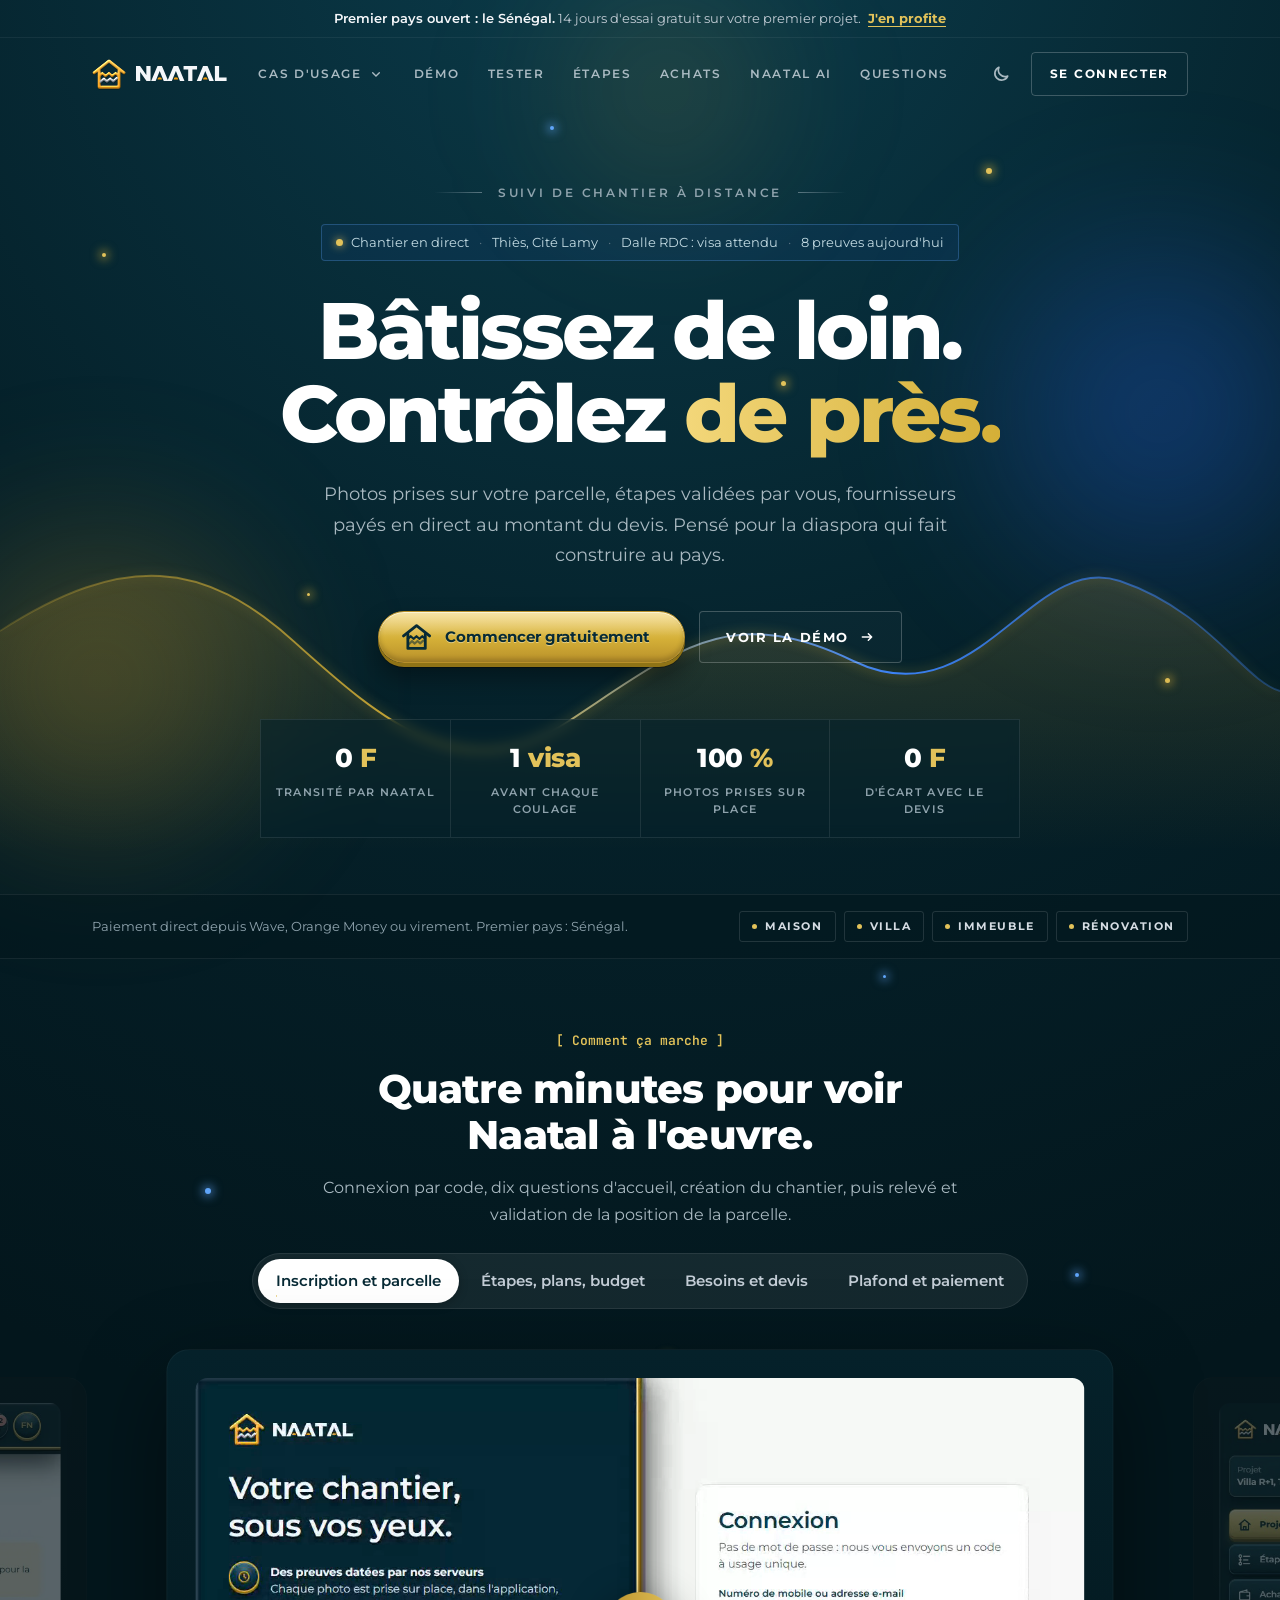
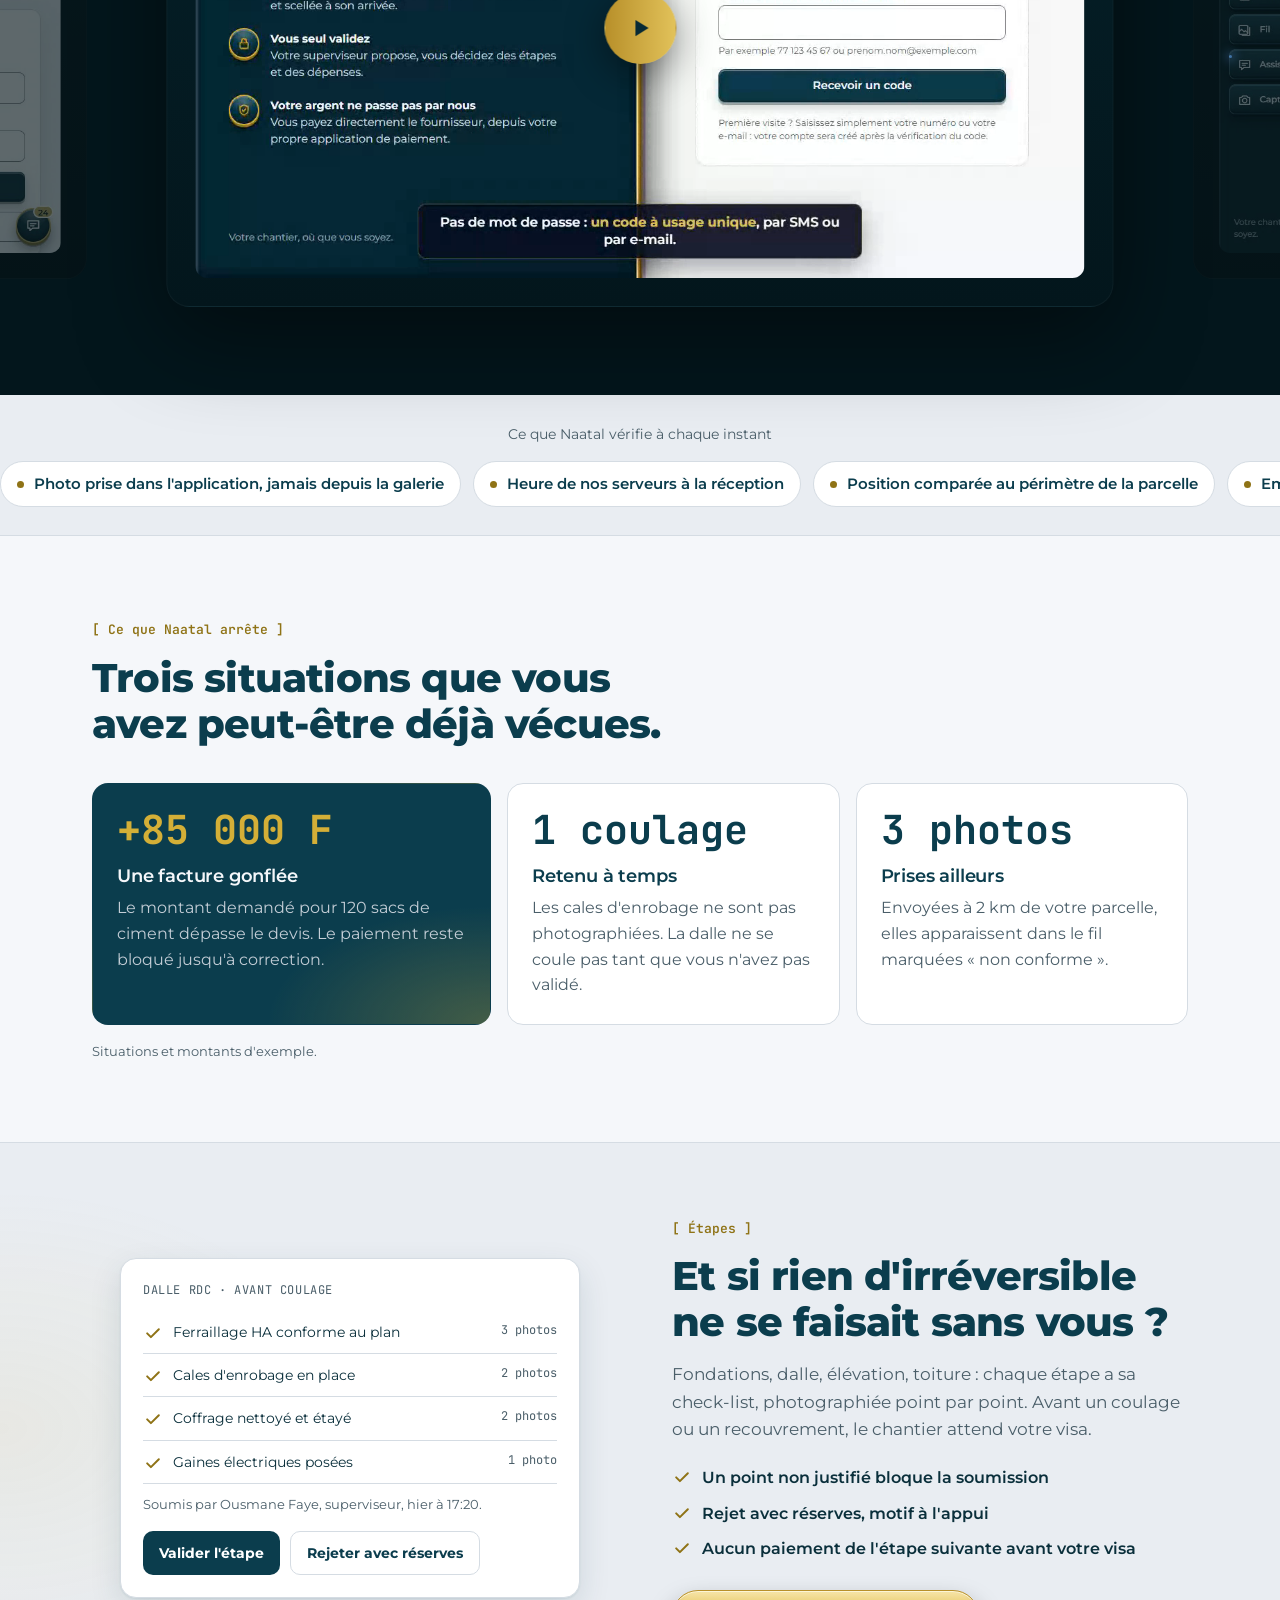
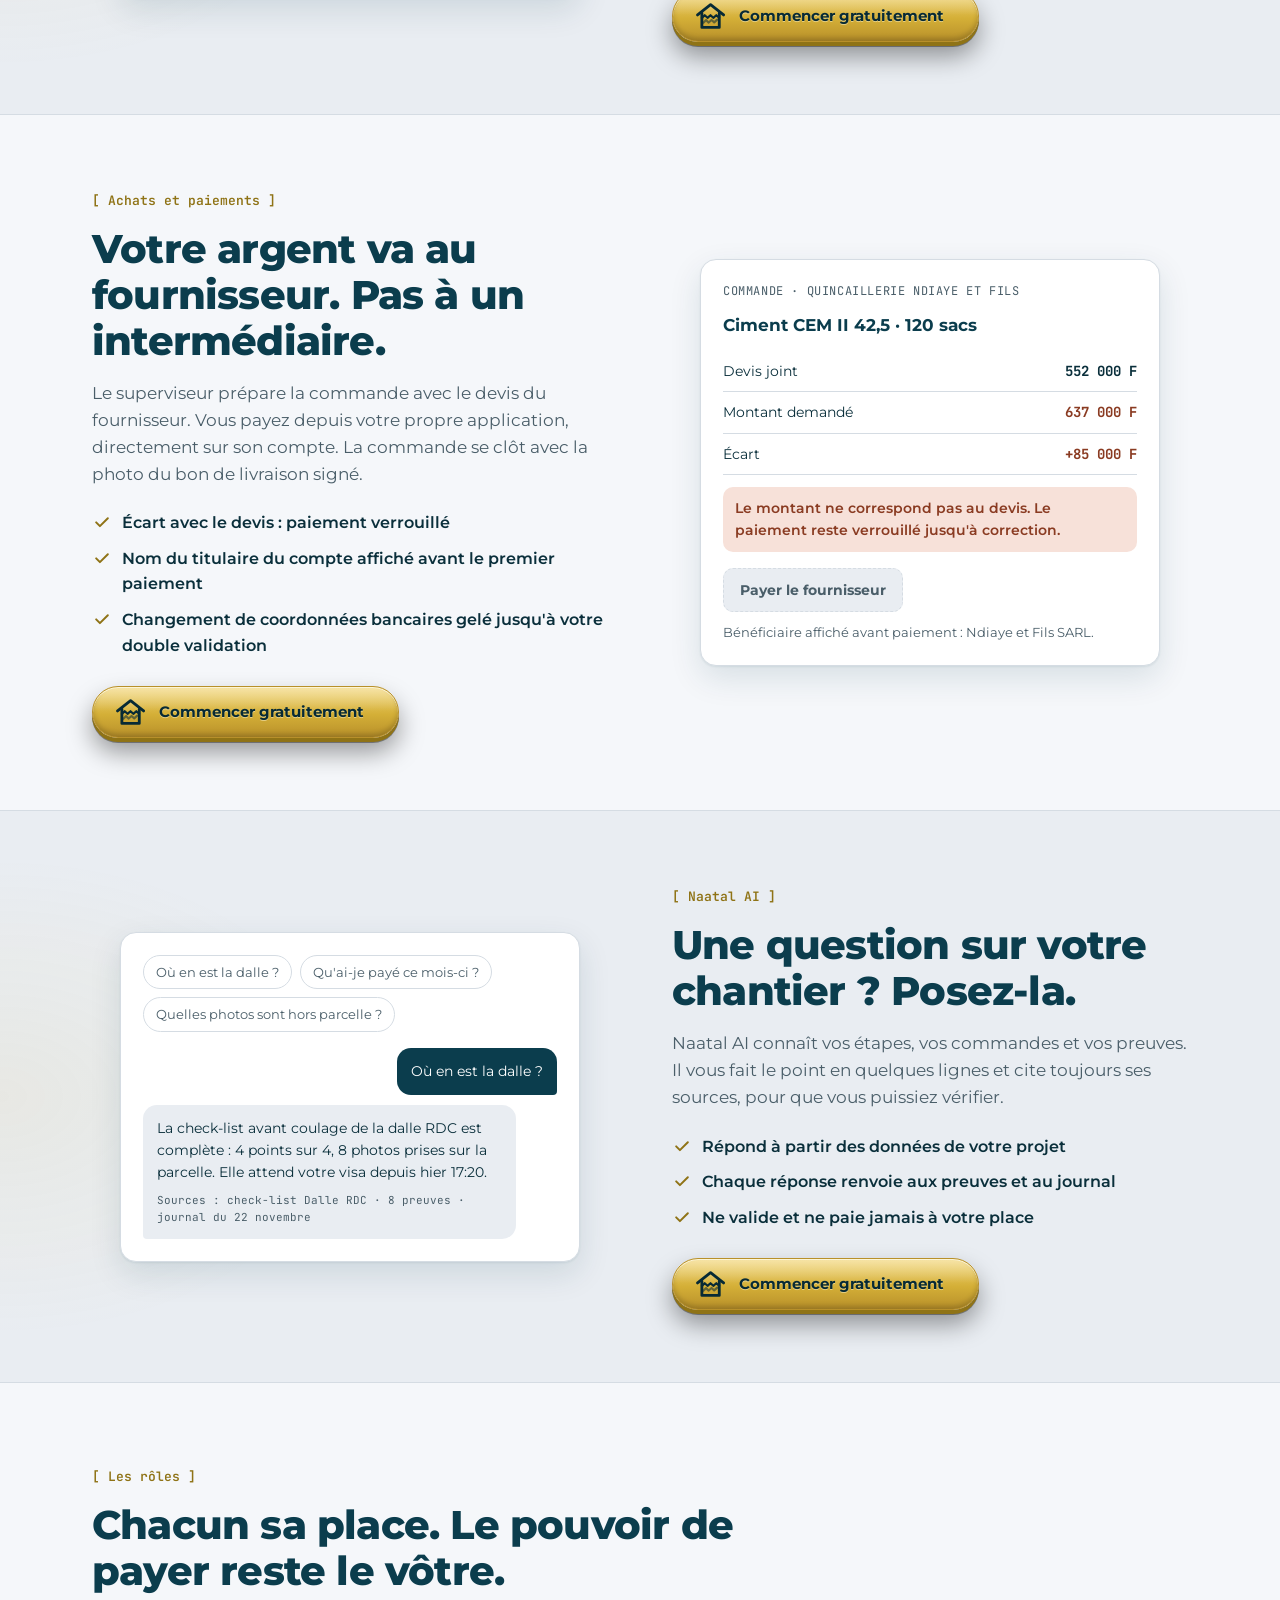
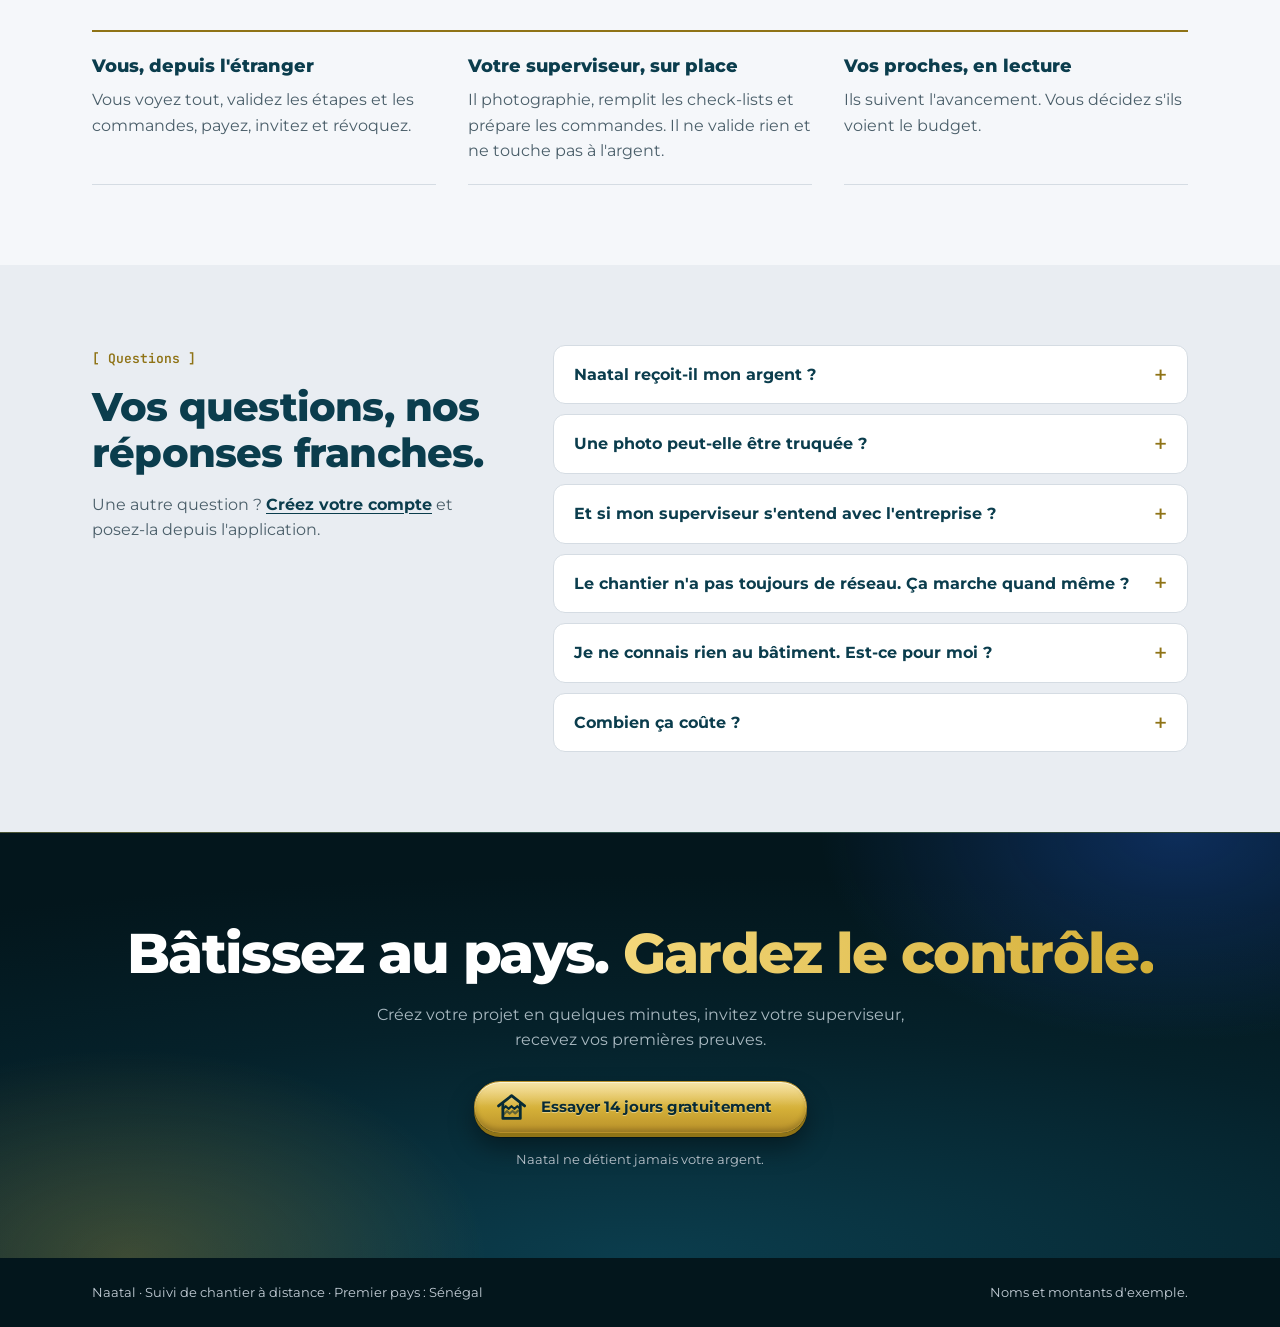
==== commit c3c51696: "revert: revenir à la vitrine d'avant le film en téléphone et les reliefs, en gardant les boutons d'a" ====
--- a/index.html
+++ b/index.html
@@ -10,11 +10,11 @@
 <script>
 try { var t = localStorage.getItem("naatal-theme"); if (t === "dark" || t === "light") document.documentElement.dataset.theme = t; } catch (e) {}
 </script>
-<link rel="stylesheet" href="styles.css?v=mwwsjbal">
+<link rel="stylesheet" href="styles.css?v=mwwsn0op">
 </head>
 <body>
 <div class="__variable_4a860e"><div class="decouvrir teinte-or"><p class="d-annonce"><span>Premier pays ouvert : le Sénégal.</span> 14 jours d'essai gratuit sur votre premier projet.<!-- --> <a href="/connexion">J'en profite</a></p><header class="d-entete"><div class="d-wrap"><a class="d-marque" href="#contenu" aria-label="Naatal, retour en haut"><svg class="marque" width="34" height="34" viewBox="13 -8 390 400" role="img" aria-label="Naatal"><defs><linearGradient id="decouvrir-marque-or" x1="0" y1="20" x2="0" y2="370" gradientUnits="userSpaceOnUse"><stop offset="0" stop-color="#FFC24A"></stop><stop offset=".55" stop-color="#F8A61E"></stop><stop offset="1" stop-color="#EE920B"></stop></linearGradient><linearGradient id="decouvrir-marque-argent" x1="0" y1="240" x2="0" y2="310" gradientUnits="userSpaceOnUse"><stop offset="0" stop-color="#C3CAD1"></stop><stop offset="1" stop-color="#8C98A3"></stop></linearGradient><filter id="decouvrir-marque-biseau" x="-10%" y="-10%" width="120%" height="120%" color-interpolation-filters="sRGB"><feGaussianBlur in="SourceAlpha" stdDeviation="5" result="flou"></feGaussianBlur><feSpecularLighting in="flou" surfaceScale="5" specularConstant="1" specularExponent="18" lighting-color="#FFF6DD" result="reflet"><feDistantLight azimuth="250" elevation="48"></feDistantLight></feSpecularLighting><feComposite in="reflet" in2="SourceAlpha" operator="in" result="refletDedans"></feComposite><feDiffuseLighting in="flou" surfaceScale="5" diffuseConstant="1.1" lighting-color="#FFFFFF" result="ombrage"><feDistantLight azimuth="250" elevation="55"></feDistantLight></feDiffuseLighting><feComposite in="SourceGraphic" in2="ombrage" operator="arithmetic" k1="1" k2="0" k3="0" k4="0" result="modele"></feComposite><feComposite in="modele" in2="SourceAlpha" operator="in" result="modeleDedans"></feComposite><feComposite in="modeleDedans" in2="refletDedans" operator="arithmetic" k1="0" k2="1" k3="0.38" k4="0"></feComposite></filter><filter id="decouvrir-marque-ombre" x="-20%" y="-20%" width="140%" height="150%"><feDropShadow dx="0" dy="10" stdDeviation="9" flood-color="#000000" flood-opacity="0.38"></feDropShadow></filter></defs><g filter="url(#decouvrir-marque-ombre)"><g fill="none" stroke-linecap="round" stroke-linejoin="round" filter="url(#decouvrir-marque-biseau)"><path d="M34 178 209 40l175 138" stroke="url(#decouvrir-marque-or)" stroke-width="38"></path><path d="M92 152v194h234V152" stroke="url(#decouvrir-marque-or)" stroke-width="38"></path><path d="M92 218l38-36 38 34 40-34 38 34 40-34 38 34" stroke="url(#decouvrir-marque-or)" stroke-width="30"></path><path d="m112 282 36-34 36 32 38-34 36 32 40-38" stroke="url(#decouvrir-marque-argent)" stroke-width="30"></path></g></g></svg><svg class="logotype" height="15" width="90.6" viewBox="0 0 604 100" role="img" aria-label="Naatal"><g fill="currentColor"><path d="M0 100V0h27l42 60V0h28v100H70L28 40v60z"></path><path transform="translate(101 0)" d="M0 100 42 0h30l42 100H84L57 33 30 100z"></path><path transform="translate(209 0)" d="M0 100 42 0h30l42 100H84L57 33 30 100z"></path><path transform="translate(405 0)" d="M0 100 42 0h30l42 100H84L57 33 30 100z"></path><path transform="translate(317 0)" d="M0 0h90v24H59v76H31V24H0z"></path><path transform="translate(526 0)" d="M0 0h28v76h50v24H0z"></path></g><g fill="var(--brand-orange)"><path transform="translate(101 0)" d="M42 90a15 15 0 0 1 30 0z"></path><path transform="translate(209 0)" d="M42 90a15 15 0 0 1 30 0z"></path><path transform="translate(405 0)" d="M42 90a15 15 0 0 1 30 0z"></path></g></svg></a><nav class="d-nav-centre" aria-label="Sections"><div class="d-cas-menu"><button type="button" class="d-cas-declencheur" aria-expanded="false" aria-controls="_R_qclritqlb_">Cas d'usage<svg viewBox="0 0 24 24" aria-hidden="true"><path d="m7 10 5 5 5-5" fill="none" stroke="currentColor" stroke-width="2" stroke-linecap="round"></path></svg></button><div class="d-cas-panneau" id="_R_qclritqlb_" hidden=""><ul><li><a href="proprietaire.html"><span class="d-cas-picto" aria-hidden="true"><svg viewBox="0 0 24 24" fill="none" stroke="currentColor" stroke-width="1.7" stroke-linecap="round" stroke-linejoin="round"><path d="M4 11.5 12 5l8 6.5"></path><path d="M6.5 10v9h11v-9"></path><path d="M10.5 19v-4.5h3V19"></path></svg></span><span><strong>Pour les propriétaires</strong><span>Voir, vérifier et payer votre chantier depuis l'étranger.</span></span></a></li><li><a href="superviseur-proche.html"><span class="d-cas-picto" aria-hidden="true"><svg viewBox="0 0 24 24" fill="none" stroke="currentColor" stroke-width="1.7" stroke-linecap="round" stroke-linejoin="round"><circle cx="9" cy="8.5" r="2.6"></circle><circle cx="16" cy="9.5" r="2.1"></circle><path d="M4.5 18.5c.6-3 2.4-4.6 4.5-4.6s3.9 1.6 4.5 4.6"></path><path d="M14 14.2c.6-.3 1.3-.5 2-.5 1.8 0 3.1 1.4 3.6 3.8"></path></svg></span><span><strong>Pour les superviseurs proches</strong><span>Suivre le chantier d'un parent, avec une charte claire.</span></span></a></li><li><a href="superviseur-professionnel.html"><span class="d-cas-picto" aria-hidden="true"><svg viewBox="0 0 24 24" fill="none" stroke="currentColor" stroke-width="1.7" stroke-linecap="round" stroke-linejoin="round"><path d="M5 15h14"></path><path d="M6.5 15a5.5 5.5 0 0 1 11 0"></path><path d="M12 9.5V7"></path><path d="M4.5 17.5h15"></path></svg></span><span><strong>Pour les superviseurs professionnels</strong><span>Proposer vos honoraires, signer un contrat, être payé.</span></span></a></li><li><a href="invite.html"><span class="d-cas-picto" aria-hidden="true"><svg viewBox="0 0 24 24" fill="none" stroke="currentColor" stroke-width="1.7" stroke-linecap="round" stroke-linejoin="round"><path d="M3.5 12s3-5.5 8.5-5.5 8.5 5.5 8.5 5.5-3 5.5-8.5 5.5S3.5 12 3.5 12Z"></path><circle cx="12" cy="12" r="2.4"></circle></svg></span><span><strong>Pour les invités</strong><span>Suivre le chantier de la famille, en lecture seule.</span></span></a></li><li><a href="demande-de-devis.html"><span class="d-cas-picto" aria-hidden="true"><svg viewBox="0 0 24 24" fill="none" stroke="currentColor" stroke-width="1.7" stroke-linecap="round" stroke-linejoin="round"><path d="M7 4.5h7.5L18 8v11.5H7z"></path><path d="M14 4.5V8h4"></path><path d="M9.5 12h6M9.5 15h6"></path></svg></span><span><strong>Demande de devis</strong><span>Recevoir des devis comparables, sans montrer votre budget.</span></span></a></li><li><a href="controles-anti-fraude.html"><span class="d-cas-picto" aria-hidden="true"><svg viewBox="0 0 24 24" fill="none" stroke="currentColor" stroke-width="1.7" stroke-linecap="round" stroke-linejoin="round"><path d="M12 3.5 5.5 6v5.5c0 4.2 2.8 7.6 6.5 9 3.7-1.4 6.5-4.8 6.5-9V6z"></path><path d="m9 12 2.2 2.2L15.5 10"></path></svg></span><span><strong>Contrôles anti-fraude</strong><span>Ce que Naatal signale et bloque avant que l'argent ne parte.</span></span></a></li></ul></div></div><a href="#comment">Démo</a><a href="test.html">Tester</a><a href="#etapes">Étapes</a><a href="#achats">Achats</a><a href="#assistant">Naatal AI</a><a href="#questions">Questions</a></nav><div class="d-nav-droite"><div class="d-cas-mobile"><div class="d-cas-menu"><button type="button" class="d-cas-declencheur" aria-expanded="false" aria-controls="_R_uclritqlb_">Cas d'usage<svg viewBox="0 0 24 24" aria-hidden="true"><path d="m7 10 5 5 5-5" fill="none" stroke="currentColor" stroke-width="2" stroke-linecap="round"></path></svg></button><div class="d-cas-panneau" id="_R_uclritqlb_" hidden=""><ul><li><a href="proprietaire.html"><span class="d-cas-picto" aria-hidden="true"><svg viewBox="0 0 24 24" fill="none" stroke="currentColor" stroke-width="1.7" stroke-linecap="round" stroke-linejoin="round"><path d="M4 11.5 12 5l8 6.5"></path><path d="M6.5 10v9h11v-9"></path><path d="M10.5 19v-4.5h3V19"></path></svg></span><span><strong>Pour les propriétaires</strong><span>Voir, vérifier et payer votre chantier depuis l'étranger.</span></span></a></li><li><a href="superviseur-proche.html"><span class="d-cas-picto" aria-hidden="true"><svg viewBox="0 0 24 24" fill="none" stroke="currentColor" stroke-width="1.7" stroke-linecap="round" stroke-linejoin="round"><circle cx="9" cy="8.5" r="2.6"></circle><circle cx="16" cy="9.5" r="2.1"></circle><path d="M4.5 18.5c.6-3 2.4-4.6 4.5-4.6s3.9 1.6 4.5 4.6"></path><path d="M14 14.2c.6-.3 1.3-.5 2-.5 1.8 0 3.1 1.4 3.6 3.8"></path></svg></span><span><strong>Pour les superviseurs proches</strong><span>Suivre le chantier d'un parent, avec une charte claire.</span></span></a></li><li><a href="superviseur-professionnel.html"><span class="d-cas-picto" aria-hidden="true"><svg viewBox="0 0 24 24" fill="none" stroke="currentColor" stroke-width="1.7" stroke-linecap="round" stroke-linejoin="round"><path d="M5 15h14"></path><path d="M6.5 15a5.5 5.5 0 0 1 11 0"></path><path d="M12 9.5V7"></path><path d="M4.5 17.5h15"></path></svg></span><span><strong>Pour les superviseurs professionnels</strong><span>Proposer vos honoraires, signer un contrat, être payé.</span></span></a></li><li><a href="invite.html"><span class="d-cas-picto" aria-hidden="true"><svg viewBox="0 0 24 24" fill="none" stroke="currentColor" stroke-width="1.7" stroke-linecap="round" stroke-linejoin="round"><path d="M3.5 12s3-5.5 8.5-5.5 8.5 5.5 8.5 5.5-3 5.5-8.5 5.5S3.5 12 3.5 12Z"></path><circle cx="12" cy="12" r="2.4"></circle></svg></span><span><strong>Pour les invités</strong><span>Suivre le chantier de la famille, en lecture seule.</span></span></a></li><li><a href="demande-de-devis.html"><span class="d-cas-picto" aria-hidden="true"><svg viewBox="0 0 24 24" fill="none" stroke="currentColor" stroke-width="1.7" stroke-linecap="round" stroke-linejoin="round"><path d="M7 4.5h7.5L18 8v11.5H7z"></path><path d="M14 4.5V8h4"></path><path d="M9.5 12h6M9.5 15h6"></path></svg></span><span><strong>Demande de devis</strong><span>Recevoir des devis comparables, sans montrer votre budget.</span></span></a></li><li><a href="controles-anti-fraude.html"><span class="d-cas-picto" aria-hidden="true"><svg viewBox="0 0 24 24" fill="none" stroke="currentColor" stroke-width="1.7" stroke-linecap="round" stroke-linejoin="round"><path d="M12 3.5 5.5 6v5.5c0 4.2 2.8 7.6 6.5 9 3.7-1.4 6.5-4.8 6.5-9V6z"></path><path d="m9 12 2.2 2.2L15.5 10"></path></svg></span><span><strong>Contrôles anti-fraude</strong><span>Ce que Naatal signale et bloque avant que l'argent ne parte.</span></span></a></li></ul></div></div></div><button class="bouton-icone" type="button" aria-label="Passer en mode sombre" aria-pressed="false"><svg class="moon" viewBox="0 0 24 24" fill="none" stroke="currentColor" stroke-width="2" stroke-linecap="round" stroke-linejoin="round" aria-hidden="true"><path d="M20 14.5A8 8 0 0 1 9.5 4a8 8 0 1 0 10.5 10.5z"></path></svg><svg class="sun" viewBox="0 0 24 24" fill="none" stroke="currentColor" stroke-width="2" stroke-linecap="round" stroke-linejoin="round" aria-hidden="true"><circle cx="12" cy="12" r="4"></circle><path d="M12 2v2m0 16v2M4.9 4.9l1.4 1.4m11.4 11.4 1.4 1.4M2 12h2m16 0h2M4.9 19.1l1.4-1.4M17.7 6.3l1.4-1.4"></path></svg></button><a class="d-connexion" href="/connexion">Se connecter</a></div></div></header><main id="contenu"><section class="d-hero" aria-labelledby="hero-titre"><div class="d-hero-decor" aria-hidden="true"><span class="d-halo h1"></span><span class="d-halo h2"></span><span class="d-halo h3"></span><span class="d-particule vert" style="left:8%;top:18%;width:4px;height:4px;animation-delay:0s"></span><span class="d-particule bleu" style="left:16%;top:62%;width:6px;height:6px;animation-delay:2.1s"></span><span class="d-particule vert" style="left:24%;top:34%;width:3px;height:3px;animation-delay:4.3s"></span><span class="d-particule vert" style="left:31%;top:80%;width:5px;height:5px;animation-delay:1.2s"></span><span class="d-particule bleu" style="left:43%;top:12%;width:4px;height:4px;animation-delay:3.4s"></span><span class="d-particule vert" style="left:52%;top:70%;width:3px;height:3px;animation-delay:5.1s"></span><span class="d-particule vert" style="left:61%;top:24%;width:5px;height:5px;animation-delay:0.8s"></span><span class="d-particule bleu" style="left:69%;top:52%;width:3px;height:3px;animation-delay:2.7s"></span><span class="d-particule vert" style="left:77%;top:14%;width:6px;height:6px;animation-delay:4.8s"></span><span class="d-particule bleu" style="left:84%;top:66%;width:4px;height:4px;animation-delay:1.6s"></span><span class="d-particule vert" style="left:91%;top:38%;width:5px;height:5px;animation-delay:3.9s"></span><span class="d-particule bleu" style="left:96%;top:84%;width:3px;height:3px;animation-delay:0.4s"></span><svg class="d-vague" viewBox="0 0 1440 360" preserveAspectRatio="none"><defs><linearGradient id="d-vague-trait" x1="0" x2="1" y1="0" y2="0"><stop class="d-stop-debut" offset="0" stop-opacity="0.2"></stop><stop class="d-stop-debut" offset="0.35"></stop><stop offset="0.7" stop-color="#3b82f6"></stop><stop offset="1" stop-color="#3b82f6" stop-opacity="0.3"></stop></linearGradient><linearGradient id="d-vague-fond" x1="0" x2="0" y1="0" y2="1"><stop class="d-stop-fond" offset="0" stop-opacity="0.22"></stop><stop class="d-stop-fond" offset="1" stop-opacity="0"></stop></linearGradient></defs><path class="d-vague-aire" d="M0 140 C 140 60, 230 70, 330 150 S 520 300, 640 230 S 820 110, 960 170 S 1160 60, 1260 90 S 1400 190, 1440 200 L 1440 360 L 0 360 Z" fill="url(#d-vague-fond)"></path><path class="d-vague-ligne" d="M0 140 C 140 60, 230 70, 330 150 S 520 300, 640 230 S 820 110, 960 170 S 1160 60, 1260 90 S 1400 190, 1440 200" fill="none" stroke="url(#d-vague-trait)" stroke-width="2"></path><path class="d-vague-eclat" d="M0 140 C 140 60, 230 70, 330 150 S 520 300, 640 230 S 820 110, 960 170 S 1160 60, 1260 90 S 1400 190, 1440 200" fill="none" pathLength="1000"></path></svg></div><div class="d-wrap d-hero-contenu"><p class="d-surtitre">Suivi de chantier à distance</p><p class="d-direct"><span class="d-direct-point">Chantier en direct</span><span>Thiès, Cité Lamy</span><span>Dalle RDC : visa attendu</span><span>8 preuves aujourd'hui</span></p><h1 id="hero-titre">Bâtissez de loin.<br/>Contrôlez <em>de près.</em></h1><p class="d-sous-titre">Photos prises sur votre parcelle, étapes validées par vous, fournisseurs payés en direct au montant du devis. Pensé pour la diaspora qui fait construire au pays.</p><div class="d-hero-cta"><a class="d-bouton-degrade" href="/connexion"><svg viewBox="0 0 24 24" fill="none" stroke="currentColor" stroke-width="2.2" stroke-linecap="round" stroke-linejoin="round" aria-hidden="true"><path d="M5 12h14m-5-5 5 5-5 5"></path></svg>Commencer gratuitement</a><a class="d-bouton-contour" href="#comment">Voir la démo<svg viewBox="0 0 24 24" fill="none" stroke="currentColor" stroke-width="2.2" stroke-linecap="round" stroke-linejoin="round" aria-hidden="true"><path d="M5 12h14m-5-5 5 5-5 5"></path></svg></a></div><ul class="d-chiffres"><li><b>0<i> F</i></b><span>Transité par Naatal</span></li><li><b>1<i> visa</i></b><span>Avant chaque coulage</span></li><li><b>100<i> %</i></b><span>Photos prises sur place</span></li><li><b>0<i> F</i></b><span>D'écart avec le devis</span></li></ul></div><div class="d-hero-pied"><div class="d-wrap"><p>Paiement direct depuis Wave, Orange Money ou virement. Premier pays : Sénégal.</p><ul><li>Maison</li><li>Villa</li><li>Immeuble</li><li>Rénovation</li></ul></div></div><div class="d-hero-films" id="comment"><div class="d-films"><div class="d-wrap d-films-tete"><span class="d-films-pastille">[ Comment ça marche ]</span><h2 id="films-titre">Quatre minutes pour voir Naatal à l'œuvre.</h2><p class="d-films-resume" aria-live="polite">Connexion par code, dix questions d'accueil, création du chantier, puis relevé et validation de la position de la parcelle.</p><div class="d-films-onglets" role="group" aria-label="Choisir une démonstration"><button type="button" aria-pressed="true">Inscription et parcelle<i class="d-films-progres" style="transform:scaleX(0)" aria-hidden="true"></i></button><button type="button" aria-pressed="false">Étapes, plans, budget<i class="d-films-progres" style="transform:scaleX(0)" aria-hidden="true"></i></button><button type="button" aria-pressed="false">Besoins et devis<i class="d-films-progres" style="transform:scaleX(0)" aria-hidden="true"></i></button><button type="button" aria-pressed="false">Plafond et paiement<i class="d-films-progres" style="transform:scaleX(0)" aria-hidden="true"></i></button></div></div><div class="d-films-piste"><div class="d-films-diapo d-films-gabarit" aria-hidden="true"><div class="d-films-image"></div></div><div class="d-films-diapo active" style="--place:0" aria-hidden="false"><div class="d-films-image"><video src="demonstrations/01-inscription-et-parcelle.webm" poster="demonstrations/01-inscription-et-parcelle.webp" muted="" playsInline="" preload="metadata" aria-label="Démonstration 1 sur 4 : Inscription et parcelle. Connexion par code, dix questions d'accueil, création du chantier, puis relevé et validation de la position de la parcelle."></video><button type="button" class="d-films-commande" aria-label="Lire la démonstration"><svg viewBox="0 0 24 24" aria-hidden="true"><path d="M8 5.5v13l10.5-6.5z" fill="currentColor"></path></svg></button></div></div><div class="d-films-diapo" style="--place:1" aria-hidden="true"><div class="d-films-image"><img src="demonstrations/02-etapes-plans-budget.webp" alt="" loading="lazy" draggable="false"/></div></div><div class="d-films-diapo hors-champ" style="--place:2" aria-hidden="true"><div class="d-films-image"><img src="demonstrations/03-besoins-et-demandes-de-devis.webp" alt="" loading="lazy" draggable="false"/></div></div><div class="d-films-diapo" style="--place:-1" aria-hidden="true"><div class="d-films-image"><img src="demonstrations/04-devis-plafond-paiement.webp" alt="" loading="lazy" draggable="false"/></div></div></div></div></div></section><section class="d-defile" aria-label="Contrôles appliqués par Naatal"><p class="d-defile-titre">Ce que Naatal vérifie à chaque instant</p><div class="d-defile-piste"><ul><li>Photo prise dans l'application, jamais depuis la galerie</li><li>Heure de nos serveurs à la réception</li><li>Position comparée au périmètre de la parcelle</li><li>Empreinte de chaque fichier vérifiée</li><li>Check-list photographiée avant chaque coulage</li><li>Commande rapprochée du devis au franc près</li><li>Titulaire du compte affiché avant le premier paiement</li><li>Bon de livraison signé, photographié sur place</li><li>Journal scellé : une retouche se détecte</li></ul><ul aria-hidden="true"><li>Photo prise dans l'application, jamais depuis la galerie</li><li>Heure de nos serveurs à la réception</li><li>Position comparée au périmètre de la parcelle</li><li>Empreinte de chaque fichier vérifiée</li><li>Check-list photographiée avant chaque coulage</li><li>Commande rapprochée du devis au franc près</li><li>Titulaire du compte affiché avant le premier paiement</li><li>Bon de livraison signé, photographié sur place</li><li>Journal scellé : une retouche se détecte</li></ul></div></section><section class="d-cas" aria-labelledby="cas-titre"><div class="d-wrap"><span class="d-pastille">[ Ce que Naatal arrête ]</span><h2 id="cas-titre">Trois situations que vous avez peut-être déjà vécues.</h2><div class="d-cas-grille"><article><b class="d-gros">+85 000 F</b><h3>Une facture gonflée</h3><p>Le montant demandé pour 120 sacs de ciment dépasse le devis. Le paiement reste bloqué jusqu'à correction.</p></article><article><b class="d-gros">1 coulage</b><h3>Retenu à temps</h3><p>Les cales d'enrobage ne sont pas photographiées. La dalle ne se coule pas tant que vous n'avez pas validé.</p></article><article><b class="d-gros">3 photos</b><h3>Prises ailleurs</h3><p>Envoyées à 2 km de votre parcelle, elles apparaissent dans le fil marquées « non conforme ».</p></article></div><p class="d-mention">Situations et montants d'exemple.</p></div></section><section class="d-module inverse" id="etapes" aria-labelledby="etapes-titre"><div class="d-wrap d-module-grille"><div class="d-module-texte"><span class="d-pastille">[ <!-- -->Étapes<!-- --> ]</span><h2 id="etapes-titre">Et si rien d'irréversible ne se faisait sans vous ?</h2><p>Fondations, dalle, élévation, toiture : chaque étape a sa check-list, photographiée point par point. Avant un coulage ou un recouvrement, le chantier attend votre visa.</p><ul class="d-points"><li><svg viewBox="0 0 24 24" fill="none" stroke="currentColor" stroke-width="2.4" stroke-linecap="round" stroke-linejoin="round" aria-hidden="true"><path d="m5 12.5 4.5 4.5L19 7.5"></path></svg>Un point non justifié bloque la soumission</li><li><svg viewBox="0 0 24 24" fill="none" stroke="currentColor" stroke-width="2.4" stroke-linecap="round" stroke-linejoin="round" aria-hidden="true"><path d="m5 12.5 4.5 4.5L19 7.5"></path></svg>Rejet avec réserves, motif à l'appui</li><li><svg viewBox="0 0 24 24" fill="none" stroke="currentColor" stroke-width="2.4" stroke-linecap="round" stroke-linejoin="round" aria-hidden="true"><path d="m5 12.5 4.5 4.5L19 7.5"></path></svg>Aucun paiement de l'étape suivante avant votre visa</li></ul><a class="d-cta" href="/connexion">Commencer gratuitement<svg viewBox="0 0 24 24" fill="none" stroke="currentColor" stroke-width="2.2" stroke-linecap="round" stroke-linejoin="round" aria-hidden="true"><path d="M5 12h14m-5-5 5 5-5 5"></path></svg></a></div><div class="d-module-visuel"><div class="d-ecran d-carte-seule" role="img" aria-label="Check-list avant coulage de la dalle du rez-de-chaussée : quatre points photographiés, le propriétaire peut valider ou rejeter avec réserves."><p class="d-etiquette">Dalle RDC · avant coulage</p><ul class="d-checklist"><li><svg viewBox="0 0 24 24" fill="none" stroke="currentColor" stroke-width="2.4" stroke-linecap="round" stroke-linejoin="round" aria-hidden="true"><path d="m5 12.5 4.5 4.5L19 7.5"></path></svg>Ferraillage HA conforme au plan<span>3 photos</span></li><li><svg viewBox="0 0 24 24" fill="none" stroke="currentColor" stroke-width="2.4" stroke-linecap="round" stroke-linejoin="round" aria-hidden="true"><path d="m5 12.5 4.5 4.5L19 7.5"></path></svg>Cales d'enrobage en place<span>2 photos</span></li><li><svg viewBox="0 0 24 24" fill="none" stroke="currentColor" stroke-width="2.4" stroke-linecap="round" stroke-linejoin="round" aria-hidden="true"><path d="m5 12.5 4.5 4.5L19 7.5"></path></svg>Coffrage nettoyé et étayé<span>2 photos</span></li><li><svg viewBox="0 0 24 24" fill="none" stroke="currentColor" stroke-width="2.4" stroke-linecap="round" stroke-linejoin="round" aria-hidden="true"><path d="m5 12.5 4.5 4.5L19 7.5"></path></svg>Gaines électriques posées<span>1 photo</span></li></ul><p class="d-note">Soumis par Ousmane Faye, superviseur, hier à 17:20.</p><div class="d-actions"><span class="d-bouton-plein">Valider l'étape</span><span class="d-bouton-trait">Rejeter avec réserves</span></div></div></div></div></section><section class="d-module" id="achats" aria-labelledby="achats-titre"><div class="d-wrap d-module-grille"><div class="d-module-texte"><span class="d-pastille">[ <!-- -->Achats et paiements<!-- --> ]</span><h2 id="achats-titre">Votre argent va au fournisseur. Pas à un intermédiaire.</h2><p>Le superviseur prépare la commande avec le devis du fournisseur. Vous payez depuis votre propre application, directement sur son compte. La commande se clôt avec la photo du bon de livraison signé.</p><ul class="d-points"><li><svg viewBox="0 0 24 24" fill="none" stroke="currentColor" stroke-width="2.4" stroke-linecap="round" stroke-linejoin="round" aria-hidden="true"><path d="m5 12.5 4.5 4.5L19 7.5"></path></svg>Écart avec le devis : paiement verrouillé</li><li><svg viewBox="0 0 24 24" fill="none" stroke="currentColor" stroke-width="2.4" stroke-linecap="round" stroke-linejoin="round" aria-hidden="true"><path d="m5 12.5 4.5 4.5L19 7.5"></path></svg>Nom du titulaire du compte affiché avant le premier paiement</li><li><svg viewBox="0 0 24 24" fill="none" stroke="currentColor" stroke-width="2.4" stroke-linecap="round" stroke-linejoin="round" aria-hidden="true"><path d="m5 12.5 4.5 4.5L19 7.5"></path></svg>Changement de coordonnées bancaires gelé jusqu'à votre double validation</li></ul><a class="d-cta" href="/connexion">Commencer gratuitement<svg viewBox="0 0 24 24" fill="none" stroke="currentColor" stroke-width="2.2" stroke-linecap="round" stroke-linejoin="round" aria-hidden="true"><path d="M5 12h14m-5-5 5 5-5 5"></path></svg></a></div><div class="d-module-visuel"><div class="d-ecran d-carte-seule" role="img" aria-label="Commande de ciment : devis de 552 000 F, montant demandé 637 000 F, écart de 85 000 F, paiement verrouillé tant que le montant ne correspond pas au devis."><p class="d-etiquette">Commande · Quincaillerie Ndiaye et Fils</p><p class="d-article">Ciment CEM II 42,5 · 120 sacs</p><dl class="d-comparaison"><div><dt>Devis joint</dt><dd>552 000 F</dd></div><div class="ko"><dt>Montant demandé</dt><dd>637 000 F</dd></div><div class="ko"><dt>Écart</dt><dd>+85 000 F</dd></div></dl><p class="d-alerte-texte">Le montant ne correspond pas au devis. Le paiement reste verrouillé jusqu'à correction.</p><div class="d-actions"><span class="d-bouton-inactif">Payer le fournisseur</span></div><p class="d-note">Bénéficiaire affiché avant paiement : Ndiaye et Fils SARL.</p></div></div></div></section><section class="d-module inverse" id="assistant" aria-labelledby="assistant-titre"><div class="d-wrap d-module-grille"><div class="d-module-texte"><span class="d-pastille">[ <!-- -->Naatal AI<!-- --> ]</span><h2 id="assistant-titre">Une question sur votre chantier ? Posez-la.</h2><p>Naatal AI connaît vos étapes, vos commandes et vos preuves. Il vous fait le point en quelques lignes et cite toujours ses sources, pour que vous puissiez vérifier.</p><ul class="d-points"><li><svg viewBox="0 0 24 24" fill="none" stroke="currentColor" stroke-width="2.4" stroke-linecap="round" stroke-linejoin="round" aria-hidden="true"><path d="m5 12.5 4.5 4.5L19 7.5"></path></svg>Répond à partir des données de votre projet</li><li><svg viewBox="0 0 24 24" fill="none" stroke="currentColor" stroke-width="2.4" stroke-linecap="round" stroke-linejoin="round" aria-hidden="true"><path d="m5 12.5 4.5 4.5L19 7.5"></path></svg>Chaque réponse renvoie aux preuves et au journal</li><li><svg viewBox="0 0 24 24" fill="none" stroke="currentColor" stroke-width="2.4" stroke-linecap="round" stroke-linejoin="round" aria-hidden="true"><path d="m5 12.5 4.5 4.5L19 7.5"></path></svg>Ne valide et ne paie jamais à votre place</li></ul><a class="d-cta" href="/connexion">Commencer gratuitement<svg viewBox="0 0 24 24" fill="none" stroke="currentColor" stroke-width="2.2" stroke-linecap="round" stroke-linejoin="round" aria-hidden="true"><path d="M5 12h14m-5-5 5 5-5 5"></path></svg></a></div><div class="d-module-visuel"><div class="d-ecran d-carte-seule d-assistant" role="img" aria-label="Échange avec Naatal AI : à la question « Où en est la dalle ? », l'assistant répond avec l'état de la check-list et cite ses sources."><div class="d-suggestions"><span>Où en est la dalle ?</span><span>Qu'ai-je payé ce mois-ci ?</span><span>Quelles photos sont hors parcelle ?</span></div><p class="d-bulle vous">Où en est la dalle ?</p><p class="d-bulle naatal">La check-list avant coulage de la dalle RDC est complète : 4 points sur 4, 8 photos prises sur la parcelle. Elle attend votre visa depuis hier 17:20.<span class="d-sources">Sources : check-list Dalle RDC · 8 preuves · journal du 22 novembre</span></p></div></div></div></section><section class="d-roles" aria-labelledby="roles-titre"><div class="d-wrap"><span class="d-pastille">[ Les rôles ]</span><h2 id="roles-titre">Chacun sa place. Le pouvoir de payer reste le vôtre.</h2><dl class="d-roles-liste"><div><dt>Vous, depuis l'étranger</dt><dd>Vous voyez tout, validez les étapes et les commandes, payez, invitez et révoquez.</dd></div><div><dt>Votre superviseur, sur place</dt><dd>Il photographie, remplit les check-lists et prépare les commandes. Il ne valide rien et ne touche pas à l'argent.</dd></div><div><dt>Vos proches, en lecture</dt><dd>Ils suivent l'avancement. Vous décidez s'ils voient le budget.</dd></div></dl></div></section><section class="d-faq" id="questions" aria-labelledby="faq-titre"><div class="d-wrap d-faq-grille"><div><span class="d-pastille">[ Questions ]</span><h2 id="faq-titre">Vos questions, nos réponses franches.</h2><p>Une autre question ? <a href="/connexion">Créez votre compte</a> et posez-la depuis l'application.</p></div><div class="d-accordeon"><details><summary>Naatal reçoit-il mon argent ?</summary><p>Jamais. Vous payez depuis votre propre application Wave, Orange Money ou par virement, directement sur le compte du fournisseur. Naatal vérifie la commande avant le paiement et enregistre la confirmation du fournisseur après.</p></details><details><summary>Une photo peut-elle être truquée ?</summary><p>Aucune application ne le garantit à 100 %. Naatal applique tous les contrôles possibles : capture dans l'application, heure serveur, position, empreinte du fichier. Chaque preuve affiche son niveau de confiance plutôt qu'un faux « certifié ».</p></details><details><summary>Et si mon superviseur s'entend avec l'entreprise ?</summary><p>La technologie ne supprime pas ce risque, elle le réduit. Le superviseur signe une déclaration de non-conflit d'intérêts, il ne peut ni valider ni payer, et vous pouvez faire passer un bureau de contrôle aux étapes critiques. Vous retirez son accès en un geste.</p></details><details><summary>Le chantier n'a pas toujours de réseau. Ça marche quand même ?</summary><p>Oui. Les photos et les check-lists s'enregistrent sur le téléphone et partent dès que la connexion revient. La preuve indique alors le délai de synchronisation.</p></details><details><summary>Je ne connais rien au bâtiment. Est-ce pour moi ?</summary><p>C'est pour vous. Les étapes sont déjà prêtes pour une maison, une villa ou un immeuble : fondations, dalle, élévation, toiture. Chaque point de contrôle est expliqué simplement, et Naatal AI répond à vos questions sur votre propre chantier.</p></details><details><summary>Combien ça coûte ?</summary><p>L'abonnement se prend par projet actif, avec trois formules : Essentiel, Contrôle et Premium. Les 14 premiers jours sont gratuits ; vous choisissez ensuite la formule adaptée à votre chantier.</p></details></div></div></section><section class="d-final" aria-labelledby="final-titre"><div class="d-wrap"><h2 id="final-titre">Bâtissez au pays. <em>Gardez le contrôle.</em></h2><p>Créez votre projet en quelques minutes, invitez votre superviseur, recevez vos premières preuves.</p><a class="d-cta" href="/connexion">Essayer 14 jours gratuitement<svg viewBox="0 0 24 24" fill="none" stroke="currentColor" stroke-width="2.2" stroke-linecap="round" stroke-linejoin="round" aria-hidden="true"><path d="M5 12h14m-5-5 5 5-5 5"></path></svg></a><p class="d-mention">Naatal ne détient jamais votre argent.</p></div></section></main><footer class="d-pied"><div class="d-wrap"><span>Naatal · Suivi de chantier à distance · Premier pays : Sénégal</span><span>Noms et montants d'exemple.</span></div></footer></div></div>
 <script type="application/json" id="films-donnees">[{"fichier":"01-inscription-et-parcelle","titre":"Inscription et parcelle","resume":"Connexion par code, dix questions d'accueil, création du chantier, puis relevé et validation de la position de la parcelle.","disponible":true,"vertical":false},{"fichier":"02-etapes-plans-budget","titre":"Étapes, plans, budget","resume":"Étapes préremplies avec leurs points d'arrêt, dépôt du plan de l'architecte, enveloppe de chaque lot lue dans le DQE.","disponible":true,"vertical":false},{"fichier":"03-besoins-et-demandes-de-devis","titre":"Besoins et devis","resume":"Le DQE détaillé devient la liste des achats, le gros œuvre est converti en matériaux, deux menuisiers sont consultés sans voir aucun prix.","disponible":true,"vertical":false},{"fichier":"04-devis-plafond-paiement","titre":"Plafond et paiement","resume":"Le fournisseur répond depuis son lien. Le devis dépasse l'enveloppe : avenant motivé. Puis plafond du premier paiement, code et paiement direct.","disponible":true,"vertical":false}]</script>
-<script src="vitrine.js?v=mwwsjbal"></script>
+<script src="vitrine.js?v=mwwsn0op"></script>
 </body>
 </html>
--- a/styles.css
+++ b/styles.css
@@ -755,12 +755,7 @@
 .d-films-image.vertical img {
   object-fit: contain;
 }
-.d-films-lien { display: inline-flex; align-items: center; gap: 12px; min-height: 52px; padding: 0 26px; border: 1px solid rgba(var(--eclat-rgb),.6); border-radius: 999px; background: linear-gradient(180deg, rgba(255,255,255,.1), rgba(255,255,255,0) 45%), linear-gradient(180deg, #17505f, #0b3341 60%, #072a35); color: #f5f7fa; font-size: 0.8125rem; font-weight: 700; letter-spacing: 0.12em; text-transform: uppercase; text-decoration: none; text-shadow: 0 1px 0 rgba(0,0,0,.5); box-shadow: inset 0 1px 0 rgba(255,236,170,.35), inset 0 -3px 6px rgba(0,0,0,.35), 0 4px 0 rgb(var(--eclat-fonce-rgb)), 0 5px 0 rgba(0,0,0,.45), 0 14px 28px rgba(0,0,0,.45), 0 0 26px rgba(var(--eclat-rgb),.18); transition: background .15s, border-color .15s, transform .12s, box-shadow .12s; }
-.d-films-lien::after { content: "→"; color: var(--eclat); font-size: 1rem; letter-spacing: 0; transition: transform .15s; }
-.d-films-lien:hover { border-color: var(--eclat); transform: translateY(-1px); box-shadow: inset 0 1px 0 rgba(255,236,170,.45), inset 0 -3px 6px rgba(0,0,0,.35), 0 5px 0 rgb(var(--eclat-fonce-rgb)), 0 6px 0 rgba(0,0,0,.45), 0 18px 32px rgba(0,0,0,.5), 0 0 34px rgba(var(--eclat-rgb),.28); }
-.d-films-lien:active { transform: translateY(3px); box-shadow: inset 0 1px 0 rgba(255,236,170,.25), inset 0 -2px 4px rgba(0,0,0,.35), 0 1px 0 rgb(var(--eclat-fonce-rgb)), 0 2px 0 rgba(0,0,0,.45), 0 6px 14px rgba(0,0,0,.4); }
-.d-films-lien:hover::after { transform: translateX(3px); }
-.d-films-lien:focus-visible { outline: 3px solid var(--eclat); outline-offset: 3px; }
+.d-films-lien { display: inline-flex; align-items: center; min-height: 44px; margin-top: 4px; color: var(--eclat); font-weight: 700; text-underline-offset: 4px; }
 .d-films-lien[hidden] { display: none; }
 .d-films-suite { display: flex; justify-content: center; margin-top: 18px; }
 
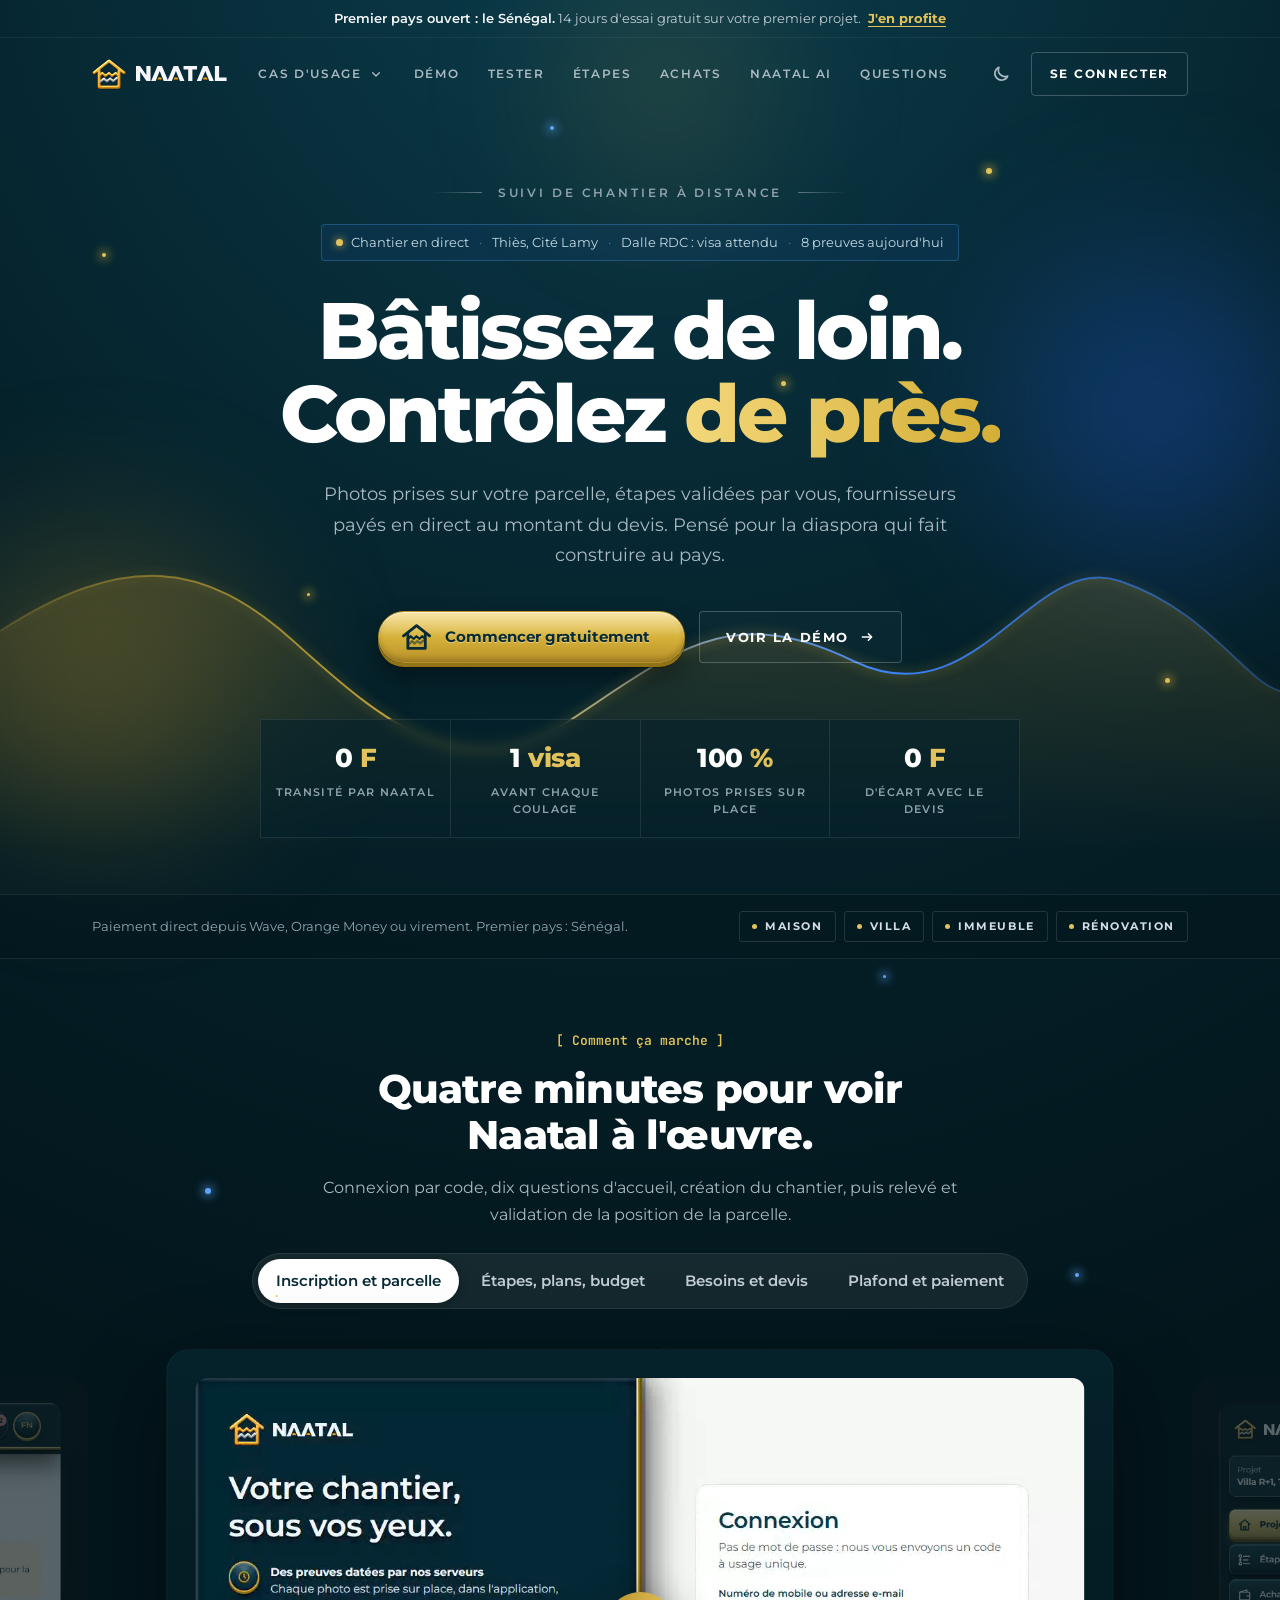
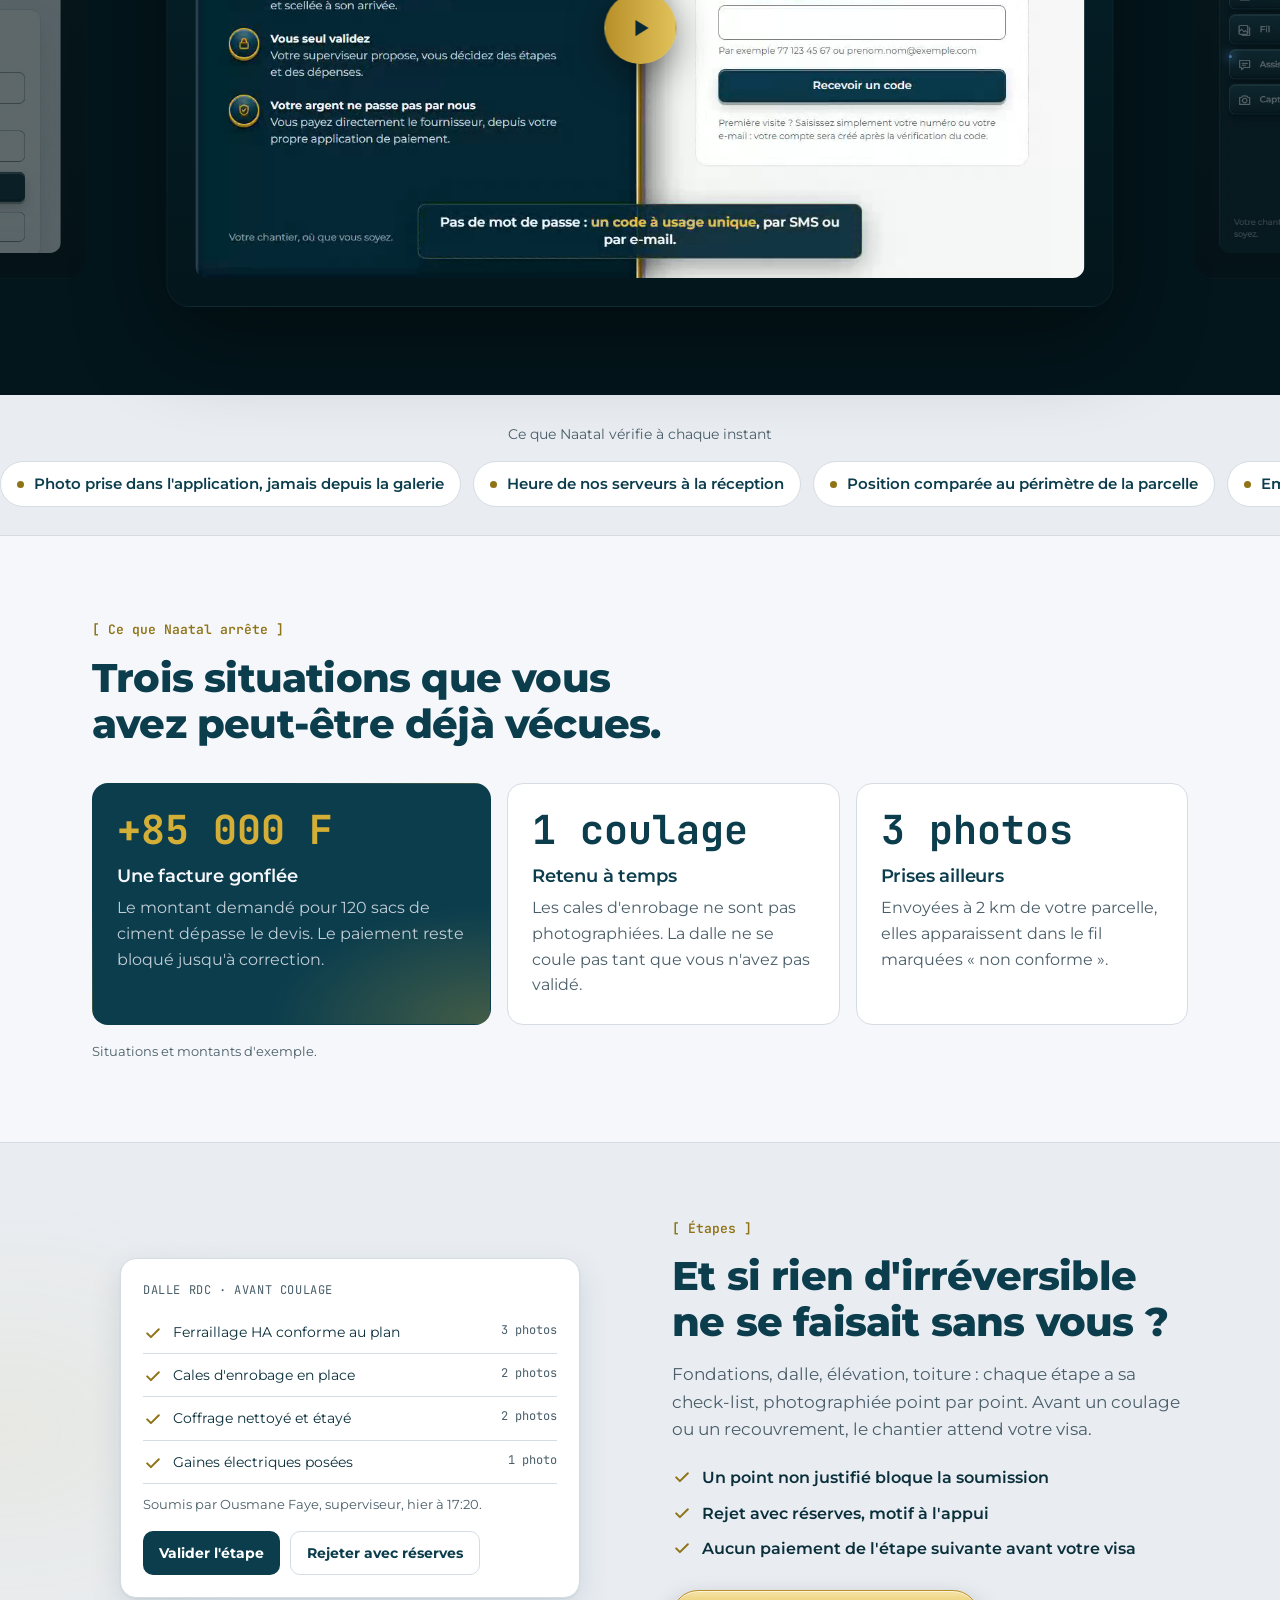
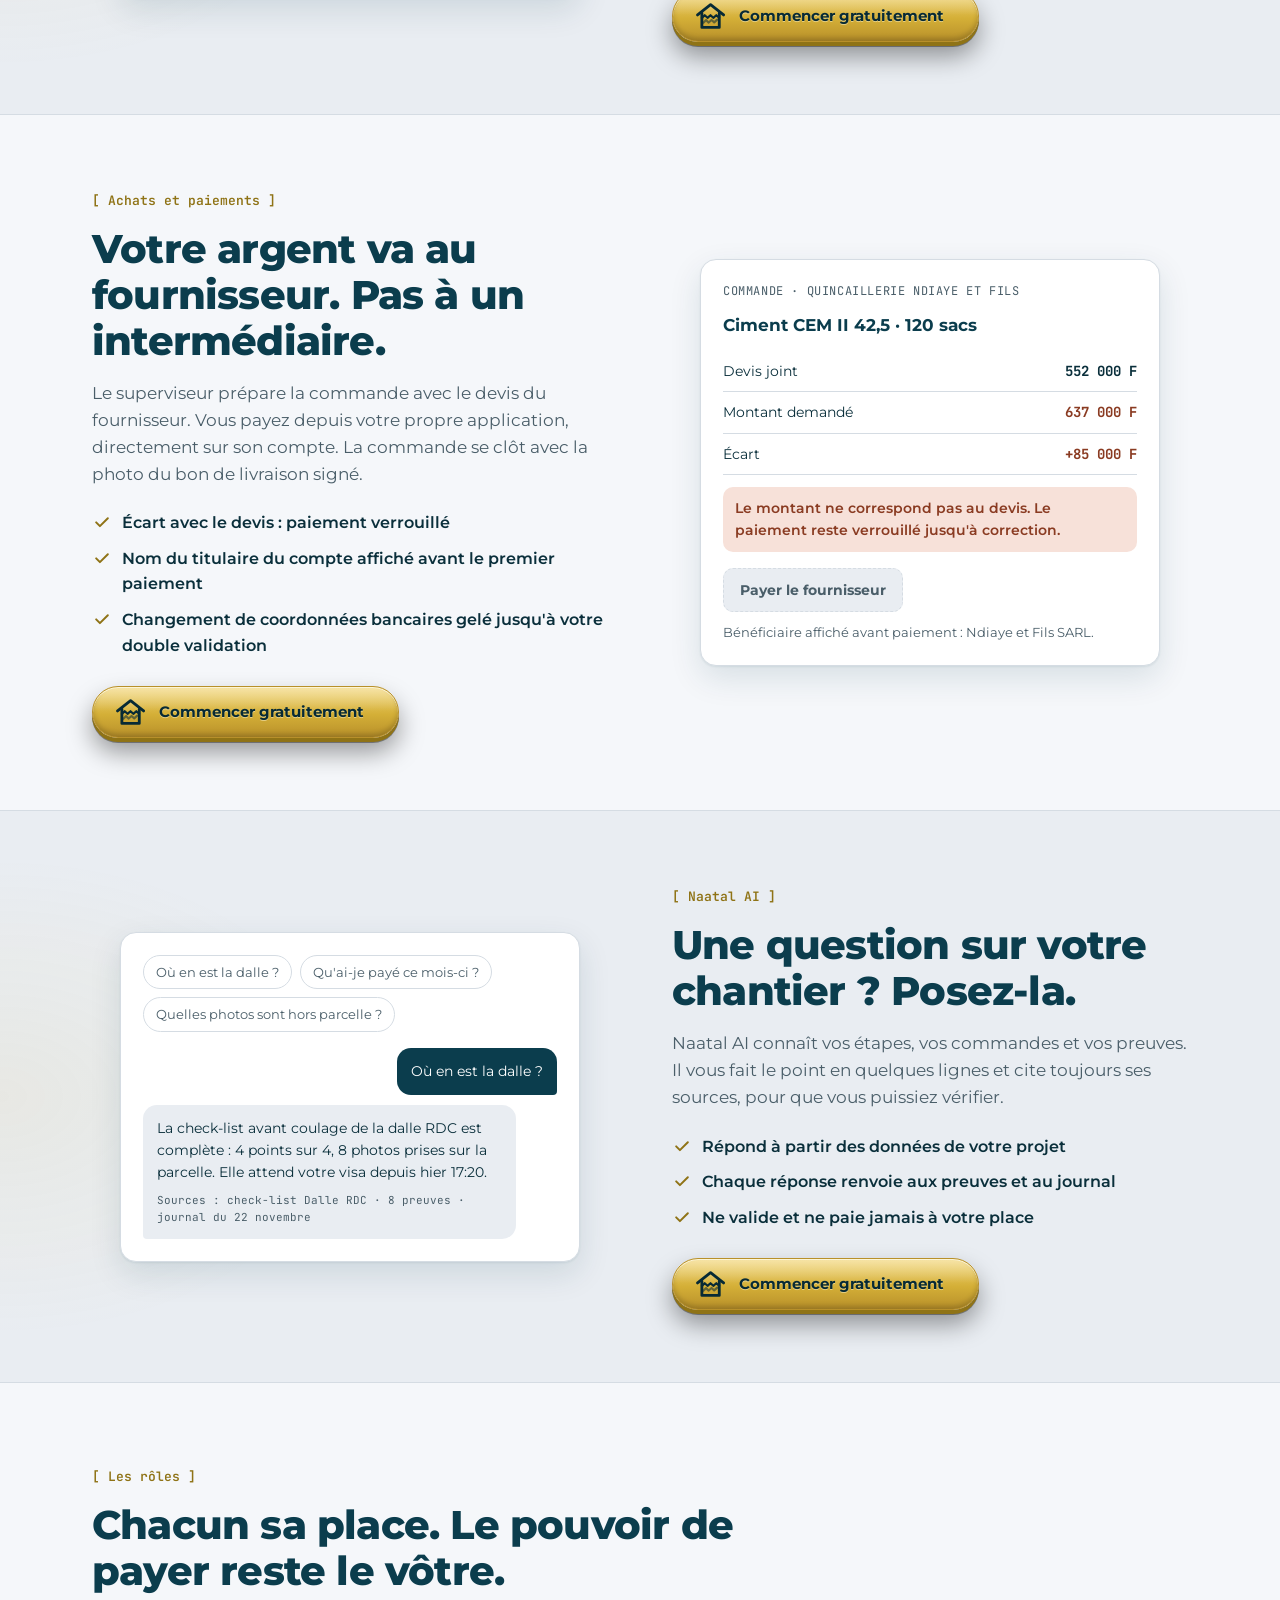
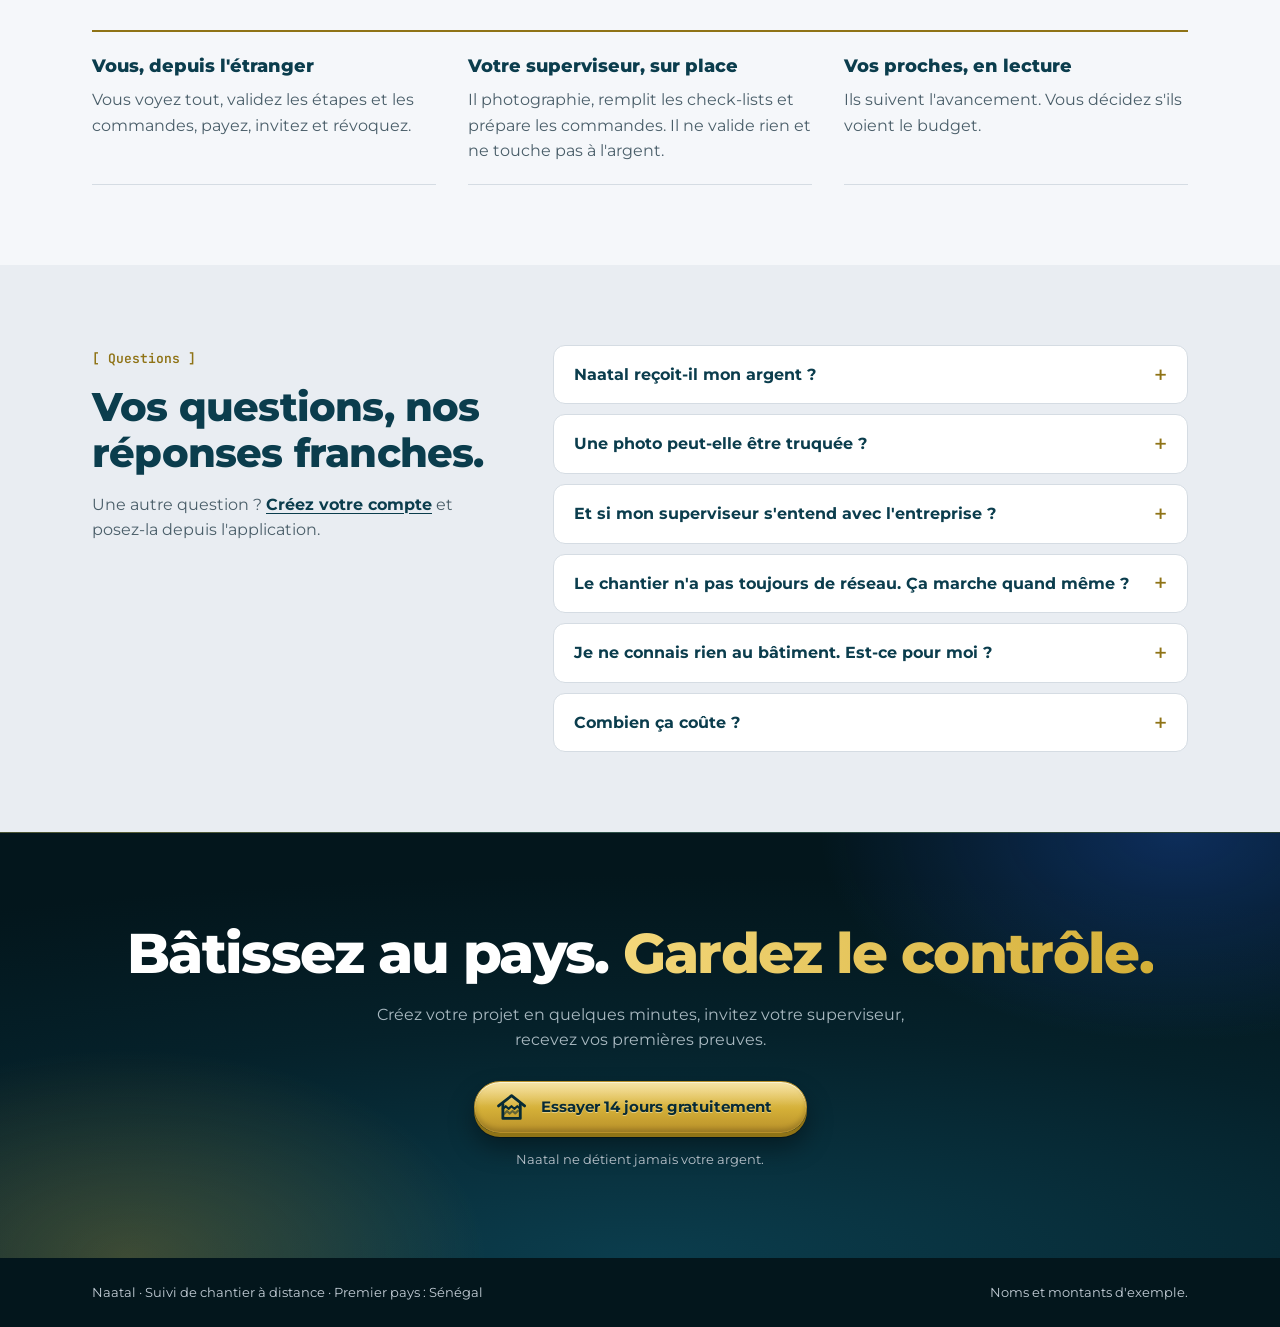
==== commit d1e7ebfe: "revert: rétablir la vitrine 5013ec6, boutons d'appel compris" ====
--- a/index.html
+++ b/index.html
@@ -10,11 +10,11 @@
 <script>
 try { var t = localStorage.getItem("naatal-theme"); if (t === "dark" || t === "light") document.documentElement.dataset.theme = t; } catch (e) {}
 </script>
-<link rel="stylesheet" href="styles.css?v=mwwsn0op">
+<link rel="stylesheet" href="styles.css?v=mwwsjbal">
 </head>
 <body>
 <div class="__variable_4a860e"><div class="decouvrir teinte-or"><p class="d-annonce"><span>Premier pays ouvert : le Sénégal.</span> 14 jours d'essai gratuit sur votre premier projet.<!-- --> <a href="/connexion">J'en profite</a></p><header class="d-entete"><div class="d-wrap"><a class="d-marque" href="#contenu" aria-label="Naatal, retour en haut"><svg class="marque" width="34" height="34" viewBox="13 -8 390 400" role="img" aria-label="Naatal"><defs><linearGradient id="decouvrir-marque-or" x1="0" y1="20" x2="0" y2="370" gradientUnits="userSpaceOnUse"><stop offset="0" stop-color="#FFC24A"></stop><stop offset=".55" stop-color="#F8A61E"></stop><stop offset="1" stop-color="#EE920B"></stop></linearGradient><linearGradient id="decouvrir-marque-argent" x1="0" y1="240" x2="0" y2="310" gradientUnits="userSpaceOnUse"><stop offset="0" stop-color="#C3CAD1"></stop><stop offset="1" stop-color="#8C98A3"></stop></linearGradient><filter id="decouvrir-marque-biseau" x="-10%" y="-10%" width="120%" height="120%" color-interpolation-filters="sRGB"><feGaussianBlur in="SourceAlpha" stdDeviation="5" result="flou"></feGaussianBlur><feSpecularLighting in="flou" surfaceScale="5" specularConstant="1" specularExponent="18" lighting-color="#FFF6DD" result="reflet"><feDistantLight azimuth="250" elevation="48"></feDistantLight></feSpecularLighting><feComposite in="reflet" in2="SourceAlpha" operator="in" result="refletDedans"></feComposite><feDiffuseLighting in="flou" surfaceScale="5" diffuseConstant="1.1" lighting-color="#FFFFFF" result="ombrage"><feDistantLight azimuth="250" elevation="55"></feDistantLight></feDiffuseLighting><feComposite in="SourceGraphic" in2="ombrage" operator="arithmetic" k1="1" k2="0" k3="0" k4="0" result="modele"></feComposite><feComposite in="modele" in2="SourceAlpha" operator="in" result="modeleDedans"></feComposite><feComposite in="modeleDedans" in2="refletDedans" operator="arithmetic" k1="0" k2="1" k3="0.38" k4="0"></feComposite></filter><filter id="decouvrir-marque-ombre" x="-20%" y="-20%" width="140%" height="150%"><feDropShadow dx="0" dy="10" stdDeviation="9" flood-color="#000000" flood-opacity="0.38"></feDropShadow></filter></defs><g filter="url(#decouvrir-marque-ombre)"><g fill="none" stroke-linecap="round" stroke-linejoin="round" filter="url(#decouvrir-marque-biseau)"><path d="M34 178 209 40l175 138" stroke="url(#decouvrir-marque-or)" stroke-width="38"></path><path d="M92 152v194h234V152" stroke="url(#decouvrir-marque-or)" stroke-width="38"></path><path d="M92 218l38-36 38 34 40-34 38 34 40-34 38 34" stroke="url(#decouvrir-marque-or)" stroke-width="30"></path><path d="m112 282 36-34 36 32 38-34 36 32 40-38" stroke="url(#decouvrir-marque-argent)" stroke-width="30"></path></g></g></svg><svg class="logotype" height="15" width="90.6" viewBox="0 0 604 100" role="img" aria-label="Naatal"><g fill="currentColor"><path d="M0 100V0h27l42 60V0h28v100H70L28 40v60z"></path><path transform="translate(101 0)" d="M0 100 42 0h30l42 100H84L57 33 30 100z"></path><path transform="translate(209 0)" d="M0 100 42 0h30l42 100H84L57 33 30 100z"></path><path transform="translate(405 0)" d="M0 100 42 0h30l42 100H84L57 33 30 100z"></path><path transform="translate(317 0)" d="M0 0h90v24H59v76H31V24H0z"></path><path transform="translate(526 0)" d="M0 0h28v76h50v24H0z"></path></g><g fill="var(--brand-orange)"><path transform="translate(101 0)" d="M42 90a15 15 0 0 1 30 0z"></path><path transform="translate(209 0)" d="M42 90a15 15 0 0 1 30 0z"></path><path transform="translate(405 0)" d="M42 90a15 15 0 0 1 30 0z"></path></g></svg></a><nav class="d-nav-centre" aria-label="Sections"><div class="d-cas-menu"><button type="button" class="d-cas-declencheur" aria-expanded="false" aria-controls="_R_qclritqlb_">Cas d'usage<svg viewBox="0 0 24 24" aria-hidden="true"><path d="m7 10 5 5 5-5" fill="none" stroke="currentColor" stroke-width="2" stroke-linecap="round"></path></svg></button><div class="d-cas-panneau" id="_R_qclritqlb_" hidden=""><ul><li><a href="proprietaire.html"><span class="d-cas-picto" aria-hidden="true"><svg viewBox="0 0 24 24" fill="none" stroke="currentColor" stroke-width="1.7" stroke-linecap="round" stroke-linejoin="round"><path d="M4 11.5 12 5l8 6.5"></path><path d="M6.5 10v9h11v-9"></path><path d="M10.5 19v-4.5h3V19"></path></svg></span><span><strong>Pour les propriétaires</strong><span>Voir, vérifier et payer votre chantier depuis l'étranger.</span></span></a></li><li><a href="superviseur-proche.html"><span class="d-cas-picto" aria-hidden="true"><svg viewBox="0 0 24 24" fill="none" stroke="currentColor" stroke-width="1.7" stroke-linecap="round" stroke-linejoin="round"><circle cx="9" cy="8.5" r="2.6"></circle><circle cx="16" cy="9.5" r="2.1"></circle><path d="M4.5 18.5c.6-3 2.4-4.6 4.5-4.6s3.9 1.6 4.5 4.6"></path><path d="M14 14.2c.6-.3 1.3-.5 2-.5 1.8 0 3.1 1.4 3.6 3.8"></path></svg></span><span><strong>Pour les superviseurs proches</strong><span>Suivre le chantier d'un parent, avec une charte claire.</span></span></a></li><li><a href="superviseur-professionnel.html"><span class="d-cas-picto" aria-hidden="true"><svg viewBox="0 0 24 24" fill="none" stroke="currentColor" stroke-width="1.7" stroke-linecap="round" stroke-linejoin="round"><path d="M5 15h14"></path><path d="M6.5 15a5.5 5.5 0 0 1 11 0"></path><path d="M12 9.5V7"></path><path d="M4.5 17.5h15"></path></svg></span><span><strong>Pour les superviseurs professionnels</strong><span>Proposer vos honoraires, signer un contrat, être payé.</span></span></a></li><li><a href="invite.html"><span class="d-cas-picto" aria-hidden="true"><svg viewBox="0 0 24 24" fill="none" stroke="currentColor" stroke-width="1.7" stroke-linecap="round" stroke-linejoin="round"><path d="M3.5 12s3-5.5 8.5-5.5 8.5 5.5 8.5 5.5-3 5.5-8.5 5.5S3.5 12 3.5 12Z"></path><circle cx="12" cy="12" r="2.4"></circle></svg></span><span><strong>Pour les invités</strong><span>Suivre le chantier de la famille, en lecture seule.</span></span></a></li><li><a href="demande-de-devis.html"><span class="d-cas-picto" aria-hidden="true"><svg viewBox="0 0 24 24" fill="none" stroke="currentColor" stroke-width="1.7" stroke-linecap="round" stroke-linejoin="round"><path d="M7 4.5h7.5L18 8v11.5H7z"></path><path d="M14 4.5V8h4"></path><path d="M9.5 12h6M9.5 15h6"></path></svg></span><span><strong>Demande de devis</strong><span>Recevoir des devis comparables, sans montrer votre budget.</span></span></a></li><li><a href="controles-anti-fraude.html"><span class="d-cas-picto" aria-hidden="true"><svg viewBox="0 0 24 24" fill="none" stroke="currentColor" stroke-width="1.7" stroke-linecap="round" stroke-linejoin="round"><path d="M12 3.5 5.5 6v5.5c0 4.2 2.8 7.6 6.5 9 3.7-1.4 6.5-4.8 6.5-9V6z"></path><path d="m9 12 2.2 2.2L15.5 10"></path></svg></span><span><strong>Contrôles anti-fraude</strong><span>Ce que Naatal signale et bloque avant que l'argent ne parte.</span></span></a></li></ul></div></div><a href="#comment">Démo</a><a href="test.html">Tester</a><a href="#etapes">Étapes</a><a href="#achats">Achats</a><a href="#assistant">Naatal AI</a><a href="#questions">Questions</a></nav><div class="d-nav-droite"><div class="d-cas-mobile"><div class="d-cas-menu"><button type="button" class="d-cas-declencheur" aria-expanded="false" aria-controls="_R_uclritqlb_">Cas d'usage<svg viewBox="0 0 24 24" aria-hidden="true"><path d="m7 10 5 5 5-5" fill="none" stroke="currentColor" stroke-width="2" stroke-linecap="round"></path></svg></button><div class="d-cas-panneau" id="_R_uclritqlb_" hidden=""><ul><li><a href="proprietaire.html"><span class="d-cas-picto" aria-hidden="true"><svg viewBox="0 0 24 24" fill="none" stroke="currentColor" stroke-width="1.7" stroke-linecap="round" stroke-linejoin="round"><path d="M4 11.5 12 5l8 6.5"></path><path d="M6.5 10v9h11v-9"></path><path d="M10.5 19v-4.5h3V19"></path></svg></span><span><strong>Pour les propriétaires</strong><span>Voir, vérifier et payer votre chantier depuis l'étranger.</span></span></a></li><li><a href="superviseur-proche.html"><span class="d-cas-picto" aria-hidden="true"><svg viewBox="0 0 24 24" fill="none" stroke="currentColor" stroke-width="1.7" stroke-linecap="round" stroke-linejoin="round"><circle cx="9" cy="8.5" r="2.6"></circle><circle cx="16" cy="9.5" r="2.1"></circle><path d="M4.5 18.5c.6-3 2.4-4.6 4.5-4.6s3.9 1.6 4.5 4.6"></path><path d="M14 14.2c.6-.3 1.3-.5 2-.5 1.8 0 3.1 1.4 3.6 3.8"></path></svg></span><span><strong>Pour les superviseurs proches</strong><span>Suivre le chantier d'un parent, avec une charte claire.</span></span></a></li><li><a href="superviseur-professionnel.html"><span class="d-cas-picto" aria-hidden="true"><svg viewBox="0 0 24 24" fill="none" stroke="currentColor" stroke-width="1.7" stroke-linecap="round" stroke-linejoin="round"><path d="M5 15h14"></path><path d="M6.5 15a5.5 5.5 0 0 1 11 0"></path><path d="M12 9.5V7"></path><path d="M4.5 17.5h15"></path></svg></span><span><strong>Pour les superviseurs professionnels</strong><span>Proposer vos honoraires, signer un contrat, être payé.</span></span></a></li><li><a href="invite.html"><span class="d-cas-picto" aria-hidden="true"><svg viewBox="0 0 24 24" fill="none" stroke="currentColor" stroke-width="1.7" stroke-linecap="round" stroke-linejoin="round"><path d="M3.5 12s3-5.5 8.5-5.5 8.5 5.5 8.5 5.5-3 5.5-8.5 5.5S3.5 12 3.5 12Z"></path><circle cx="12" cy="12" r="2.4"></circle></svg></span><span><strong>Pour les invités</strong><span>Suivre le chantier de la famille, en lecture seule.</span></span></a></li><li><a href="demande-de-devis.html"><span class="d-cas-picto" aria-hidden="true"><svg viewBox="0 0 24 24" fill="none" stroke="currentColor" stroke-width="1.7" stroke-linecap="round" stroke-linejoin="round"><path d="M7 4.5h7.5L18 8v11.5H7z"></path><path d="M14 4.5V8h4"></path><path d="M9.5 12h6M9.5 15h6"></path></svg></span><span><strong>Demande de devis</strong><span>Recevoir des devis comparables, sans montrer votre budget.</span></span></a></li><li><a href="controles-anti-fraude.html"><span class="d-cas-picto" aria-hidden="true"><svg viewBox="0 0 24 24" fill="none" stroke="currentColor" stroke-width="1.7" stroke-linecap="round" stroke-linejoin="round"><path d="M12 3.5 5.5 6v5.5c0 4.2 2.8 7.6 6.5 9 3.7-1.4 6.5-4.8 6.5-9V6z"></path><path d="m9 12 2.2 2.2L15.5 10"></path></svg></span><span><strong>Contrôles anti-fraude</strong><span>Ce que Naatal signale et bloque avant que l'argent ne parte.</span></span></a></li></ul></div></div></div><button class="bouton-icone" type="button" aria-label="Passer en mode sombre" aria-pressed="false"><svg class="moon" viewBox="0 0 24 24" fill="none" stroke="currentColor" stroke-width="2" stroke-linecap="round" stroke-linejoin="round" aria-hidden="true"><path d="M20 14.5A8 8 0 0 1 9.5 4a8 8 0 1 0 10.5 10.5z"></path></svg><svg class="sun" viewBox="0 0 24 24" fill="none" stroke="currentColor" stroke-width="2" stroke-linecap="round" stroke-linejoin="round" aria-hidden="true"><circle cx="12" cy="12" r="4"></circle><path d="M12 2v2m0 16v2M4.9 4.9l1.4 1.4m11.4 11.4 1.4 1.4M2 12h2m16 0h2M4.9 19.1l1.4-1.4M17.7 6.3l1.4-1.4"></path></svg></button><a class="d-connexion" href="/connexion">Se connecter</a></div></div></header><main id="contenu"><section class="d-hero" aria-labelledby="hero-titre"><div class="d-hero-decor" aria-hidden="true"><span class="d-halo h1"></span><span class="d-halo h2"></span><span class="d-halo h3"></span><span class="d-particule vert" style="left:8%;top:18%;width:4px;height:4px;animation-delay:0s"></span><span class="d-particule bleu" style="left:16%;top:62%;width:6px;height:6px;animation-delay:2.1s"></span><span class="d-particule vert" style="left:24%;top:34%;width:3px;height:3px;animation-delay:4.3s"></span><span class="d-particule vert" style="left:31%;top:80%;width:5px;height:5px;animation-delay:1.2s"></span><span class="d-particule bleu" style="left:43%;top:12%;width:4px;height:4px;animation-delay:3.4s"></span><span class="d-particule vert" style="left:52%;top:70%;width:3px;height:3px;animation-delay:5.1s"></span><span class="d-particule vert" style="left:61%;top:24%;width:5px;height:5px;animation-delay:0.8s"></span><span class="d-particule bleu" style="left:69%;top:52%;width:3px;height:3px;animation-delay:2.7s"></span><span class="d-particule vert" style="left:77%;top:14%;width:6px;height:6px;animation-delay:4.8s"></span><span class="d-particule bleu" style="left:84%;top:66%;width:4px;height:4px;animation-delay:1.6s"></span><span class="d-particule vert" style="left:91%;top:38%;width:5px;height:5px;animation-delay:3.9s"></span><span class="d-particule bleu" style="left:96%;top:84%;width:3px;height:3px;animation-delay:0.4s"></span><svg class="d-vague" viewBox="0 0 1440 360" preserveAspectRatio="none"><defs><linearGradient id="d-vague-trait" x1="0" x2="1" y1="0" y2="0"><stop class="d-stop-debut" offset="0" stop-opacity="0.2"></stop><stop class="d-stop-debut" offset="0.35"></stop><stop offset="0.7" stop-color="#3b82f6"></stop><stop offset="1" stop-color="#3b82f6" stop-opacity="0.3"></stop></linearGradient><linearGradient id="d-vague-fond" x1="0" x2="0" y1="0" y2="1"><stop class="d-stop-fond" offset="0" stop-opacity="0.22"></stop><stop class="d-stop-fond" offset="1" stop-opacity="0"></stop></linearGradient></defs><path class="d-vague-aire" d="M0 140 C 140 60, 230 70, 330 150 S 520 300, 640 230 S 820 110, 960 170 S 1160 60, 1260 90 S 1400 190, 1440 200 L 1440 360 L 0 360 Z" fill="url(#d-vague-fond)"></path><path class="d-vague-ligne" d="M0 140 C 140 60, 230 70, 330 150 S 520 300, 640 230 S 820 110, 960 170 S 1160 60, 1260 90 S 1400 190, 1440 200" fill="none" stroke="url(#d-vague-trait)" stroke-width="2"></path><path class="d-vague-eclat" d="M0 140 C 140 60, 230 70, 330 150 S 520 300, 640 230 S 820 110, 960 170 S 1160 60, 1260 90 S 1400 190, 1440 200" fill="none" pathLength="1000"></path></svg></div><div class="d-wrap d-hero-contenu"><p class="d-surtitre">Suivi de chantier à distance</p><p class="d-direct"><span class="d-direct-point">Chantier en direct</span><span>Thiès, Cité Lamy</span><span>Dalle RDC : visa attendu</span><span>8 preuves aujourd'hui</span></p><h1 id="hero-titre">Bâtissez de loin.<br/>Contrôlez <em>de près.</em></h1><p class="d-sous-titre">Photos prises sur votre parcelle, étapes validées par vous, fournisseurs payés en direct au montant du devis. Pensé pour la diaspora qui fait construire au pays.</p><div class="d-hero-cta"><a class="d-bouton-degrade" href="/connexion"><svg viewBox="0 0 24 24" fill="none" stroke="currentColor" stroke-width="2.2" stroke-linecap="round" stroke-linejoin="round" aria-hidden="true"><path d="M5 12h14m-5-5 5 5-5 5"></path></svg>Commencer gratuitement</a><a class="d-bouton-contour" href="#comment">Voir la démo<svg viewBox="0 0 24 24" fill="none" stroke="currentColor" stroke-width="2.2" stroke-linecap="round" stroke-linejoin="round" aria-hidden="true"><path d="M5 12h14m-5-5 5 5-5 5"></path></svg></a></div><ul class="d-chiffres"><li><b>0<i> F</i></b><span>Transité par Naatal</span></li><li><b>1<i> visa</i></b><span>Avant chaque coulage</span></li><li><b>100<i> %</i></b><span>Photos prises sur place</span></li><li><b>0<i> F</i></b><span>D'écart avec le devis</span></li></ul></div><div class="d-hero-pied"><div class="d-wrap"><p>Paiement direct depuis Wave, Orange Money ou virement. Premier pays : Sénégal.</p><ul><li>Maison</li><li>Villa</li><li>Immeuble</li><li>Rénovation</li></ul></div></div><div class="d-hero-films" id="comment"><div class="d-films"><div class="d-wrap d-films-tete"><span class="d-films-pastille">[ Comment ça marche ]</span><h2 id="films-titre">Quatre minutes pour voir Naatal à l'œuvre.</h2><p class="d-films-resume" aria-live="polite">Connexion par code, dix questions d'accueil, création du chantier, puis relevé et validation de la position de la parcelle.</p><div class="d-films-onglets" role="group" aria-label="Choisir une démonstration"><button type="button" aria-pressed="true">Inscription et parcelle<i class="d-films-progres" style="transform:scaleX(0)" aria-hidden="true"></i></button><button type="button" aria-pressed="false">Étapes, plans, budget<i class="d-films-progres" style="transform:scaleX(0)" aria-hidden="true"></i></button><button type="button" aria-pressed="false">Besoins et devis<i class="d-films-progres" style="transform:scaleX(0)" aria-hidden="true"></i></button><button type="button" aria-pressed="false">Plafond et paiement<i class="d-films-progres" style="transform:scaleX(0)" aria-hidden="true"></i></button></div></div><div class="d-films-piste"><div class="d-films-diapo d-films-gabarit" aria-hidden="true"><div class="d-films-image"></div></div><div class="d-films-diapo active" style="--place:0" aria-hidden="false"><div class="d-films-image"><video src="demonstrations/01-inscription-et-parcelle.webm" poster="demonstrations/01-inscription-et-parcelle.webp" muted="" playsInline="" preload="metadata" aria-label="Démonstration 1 sur 4 : Inscription et parcelle. Connexion par code, dix questions d'accueil, création du chantier, puis relevé et validation de la position de la parcelle."></video><button type="button" class="d-films-commande" aria-label="Lire la démonstration"><svg viewBox="0 0 24 24" aria-hidden="true"><path d="M8 5.5v13l10.5-6.5z" fill="currentColor"></path></svg></button></div></div><div class="d-films-diapo" style="--place:1" aria-hidden="true"><div class="d-films-image"><img src="demonstrations/02-etapes-plans-budget.webp" alt="" loading="lazy" draggable="false"/></div></div><div class="d-films-diapo hors-champ" style="--place:2" aria-hidden="true"><div class="d-films-image"><img src="demonstrations/03-besoins-et-demandes-de-devis.webp" alt="" loading="lazy" draggable="false"/></div></div><div class="d-films-diapo" style="--place:-1" aria-hidden="true"><div class="d-films-image"><img src="demonstrations/04-devis-plafond-paiement.webp" alt="" loading="lazy" draggable="false"/></div></div></div></div></div></section><section class="d-defile" aria-label="Contrôles appliqués par Naatal"><p class="d-defile-titre">Ce que Naatal vérifie à chaque instant</p><div class="d-defile-piste"><ul><li>Photo prise dans l'application, jamais depuis la galerie</li><li>Heure de nos serveurs à la réception</li><li>Position comparée au périmètre de la parcelle</li><li>Empreinte de chaque fichier vérifiée</li><li>Check-list photographiée avant chaque coulage</li><li>Commande rapprochée du devis au franc près</li><li>Titulaire du compte affiché avant le premier paiement</li><li>Bon de livraison signé, photographié sur place</li><li>Journal scellé : une retouche se détecte</li></ul><ul aria-hidden="true"><li>Photo prise dans l'application, jamais depuis la galerie</li><li>Heure de nos serveurs à la réception</li><li>Position comparée au périmètre de la parcelle</li><li>Empreinte de chaque fichier vérifiée</li><li>Check-list photographiée avant chaque coulage</li><li>Commande rapprochée du devis au franc près</li><li>Titulaire du compte affiché avant le premier paiement</li><li>Bon de livraison signé, photographié sur place</li><li>Journal scellé : une retouche se détecte</li></ul></div></section><section class="d-cas" aria-labelledby="cas-titre"><div class="d-wrap"><span class="d-pastille">[ Ce que Naatal arrête ]</span><h2 id="cas-titre">Trois situations que vous avez peut-être déjà vécues.</h2><div class="d-cas-grille"><article><b class="d-gros">+85 000 F</b><h3>Une facture gonflée</h3><p>Le montant demandé pour 120 sacs de ciment dépasse le devis. Le paiement reste bloqué jusqu'à correction.</p></article><article><b class="d-gros">1 coulage</b><h3>Retenu à temps</h3><p>Les cales d'enrobage ne sont pas photographiées. La dalle ne se coule pas tant que vous n'avez pas validé.</p></article><article><b class="d-gros">3 photos</b><h3>Prises ailleurs</h3><p>Envoyées à 2 km de votre parcelle, elles apparaissent dans le fil marquées « non conforme ».</p></article></div><p class="d-mention">Situations et montants d'exemple.</p></div></section><section class="d-module inverse" id="etapes" aria-labelledby="etapes-titre"><div class="d-wrap d-module-grille"><div class="d-module-texte"><span class="d-pastille">[ <!-- -->Étapes<!-- --> ]</span><h2 id="etapes-titre">Et si rien d'irréversible ne se faisait sans vous ?</h2><p>Fondations, dalle, élévation, toiture : chaque étape a sa check-list, photographiée point par point. Avant un coulage ou un recouvrement, le chantier attend votre visa.</p><ul class="d-points"><li><svg viewBox="0 0 24 24" fill="none" stroke="currentColor" stroke-width="2.4" stroke-linecap="round" stroke-linejoin="round" aria-hidden="true"><path d="m5 12.5 4.5 4.5L19 7.5"></path></svg>Un point non justifié bloque la soumission</li><li><svg viewBox="0 0 24 24" fill="none" stroke="currentColor" stroke-width="2.4" stroke-linecap="round" stroke-linejoin="round" aria-hidden="true"><path d="m5 12.5 4.5 4.5L19 7.5"></path></svg>Rejet avec réserves, motif à l'appui</li><li><svg viewBox="0 0 24 24" fill="none" stroke="currentColor" stroke-width="2.4" stroke-linecap="round" stroke-linejoin="round" aria-hidden="true"><path d="m5 12.5 4.5 4.5L19 7.5"></path></svg>Aucun paiement de l'étape suivante avant votre visa</li></ul><a class="d-cta" href="/connexion">Commencer gratuitement<svg viewBox="0 0 24 24" fill="none" stroke="currentColor" stroke-width="2.2" stroke-linecap="round" stroke-linejoin="round" aria-hidden="true"><path d="M5 12h14m-5-5 5 5-5 5"></path></svg></a></div><div class="d-module-visuel"><div class="d-ecran d-carte-seule" role="img" aria-label="Check-list avant coulage de la dalle du rez-de-chaussée : quatre points photographiés, le propriétaire peut valider ou rejeter avec réserves."><p class="d-etiquette">Dalle RDC · avant coulage</p><ul class="d-checklist"><li><svg viewBox="0 0 24 24" fill="none" stroke="currentColor" stroke-width="2.4" stroke-linecap="round" stroke-linejoin="round" aria-hidden="true"><path d="m5 12.5 4.5 4.5L19 7.5"></path></svg>Ferraillage HA conforme au plan<span>3 photos</span></li><li><svg viewBox="0 0 24 24" fill="none" stroke="currentColor" stroke-width="2.4" stroke-linecap="round" stroke-linejoin="round" aria-hidden="true"><path d="m5 12.5 4.5 4.5L19 7.5"></path></svg>Cales d'enrobage en place<span>2 photos</span></li><li><svg viewBox="0 0 24 24" fill="none" stroke="currentColor" stroke-width="2.4" stroke-linecap="round" stroke-linejoin="round" aria-hidden="true"><path d="m5 12.5 4.5 4.5L19 7.5"></path></svg>Coffrage nettoyé et étayé<span>2 photos</span></li><li><svg viewBox="0 0 24 24" fill="none" stroke="currentColor" stroke-width="2.4" stroke-linecap="round" stroke-linejoin="round" aria-hidden="true"><path d="m5 12.5 4.5 4.5L19 7.5"></path></svg>Gaines électriques posées<span>1 photo</span></li></ul><p class="d-note">Soumis par Ousmane Faye, superviseur, hier à 17:20.</p><div class="d-actions"><span class="d-bouton-plein">Valider l'étape</span><span class="d-bouton-trait">Rejeter avec réserves</span></div></div></div></div></section><section class="d-module" id="achats" aria-labelledby="achats-titre"><div class="d-wrap d-module-grille"><div class="d-module-texte"><span class="d-pastille">[ <!-- -->Achats et paiements<!-- --> ]</span><h2 id="achats-titre">Votre argent va au fournisseur. Pas à un intermédiaire.</h2><p>Le superviseur prépare la commande avec le devis du fournisseur. Vous payez depuis votre propre application, directement sur son compte. La commande se clôt avec la photo du bon de livraison signé.</p><ul class="d-points"><li><svg viewBox="0 0 24 24" fill="none" stroke="currentColor" stroke-width="2.4" stroke-linecap="round" stroke-linejoin="round" aria-hidden="true"><path d="m5 12.5 4.5 4.5L19 7.5"></path></svg>Écart avec le devis : paiement verrouillé</li><li><svg viewBox="0 0 24 24" fill="none" stroke="currentColor" stroke-width="2.4" stroke-linecap="round" stroke-linejoin="round" aria-hidden="true"><path d="m5 12.5 4.5 4.5L19 7.5"></path></svg>Nom du titulaire du compte affiché avant le premier paiement</li><li><svg viewBox="0 0 24 24" fill="none" stroke="currentColor" stroke-width="2.4" stroke-linecap="round" stroke-linejoin="round" aria-hidden="true"><path d="m5 12.5 4.5 4.5L19 7.5"></path></svg>Changement de coordonnées bancaires gelé jusqu'à votre double validation</li></ul><a class="d-cta" href="/connexion">Commencer gratuitement<svg viewBox="0 0 24 24" fill="none" stroke="currentColor" stroke-width="2.2" stroke-linecap="round" stroke-linejoin="round" aria-hidden="true"><path d="M5 12h14m-5-5 5 5-5 5"></path></svg></a></div><div class="d-module-visuel"><div class="d-ecran d-carte-seule" role="img" aria-label="Commande de ciment : devis de 552 000 F, montant demandé 637 000 F, écart de 85 000 F, paiement verrouillé tant que le montant ne correspond pas au devis."><p class="d-etiquette">Commande · Quincaillerie Ndiaye et Fils</p><p class="d-article">Ciment CEM II 42,5 · 120 sacs</p><dl class="d-comparaison"><div><dt>Devis joint</dt><dd>552 000 F</dd></div><div class="ko"><dt>Montant demandé</dt><dd>637 000 F</dd></div><div class="ko"><dt>Écart</dt><dd>+85 000 F</dd></div></dl><p class="d-alerte-texte">Le montant ne correspond pas au devis. Le paiement reste verrouillé jusqu'à correction.</p><div class="d-actions"><span class="d-bouton-inactif">Payer le fournisseur</span></div><p class="d-note">Bénéficiaire affiché avant paiement : Ndiaye et Fils SARL.</p></div></div></div></section><section class="d-module inverse" id="assistant" aria-labelledby="assistant-titre"><div class="d-wrap d-module-grille"><div class="d-module-texte"><span class="d-pastille">[ <!-- -->Naatal AI<!-- --> ]</span><h2 id="assistant-titre">Une question sur votre chantier ? Posez-la.</h2><p>Naatal AI connaît vos étapes, vos commandes et vos preuves. Il vous fait le point en quelques lignes et cite toujours ses sources, pour que vous puissiez vérifier.</p><ul class="d-points"><li><svg viewBox="0 0 24 24" fill="none" stroke="currentColor" stroke-width="2.4" stroke-linecap="round" stroke-linejoin="round" aria-hidden="true"><path d="m5 12.5 4.5 4.5L19 7.5"></path></svg>Répond à partir des données de votre projet</li><li><svg viewBox="0 0 24 24" fill="none" stroke="currentColor" stroke-width="2.4" stroke-linecap="round" stroke-linejoin="round" aria-hidden="true"><path d="m5 12.5 4.5 4.5L19 7.5"></path></svg>Chaque réponse renvoie aux preuves et au journal</li><li><svg viewBox="0 0 24 24" fill="none" stroke="currentColor" stroke-width="2.4" stroke-linecap="round" stroke-linejoin="round" aria-hidden="true"><path d="m5 12.5 4.5 4.5L19 7.5"></path></svg>Ne valide et ne paie jamais à votre place</li></ul><a class="d-cta" href="/connexion">Commencer gratuitement<svg viewBox="0 0 24 24" fill="none" stroke="currentColor" stroke-width="2.2" stroke-linecap="round" stroke-linejoin="round" aria-hidden="true"><path d="M5 12h14m-5-5 5 5-5 5"></path></svg></a></div><div class="d-module-visuel"><div class="d-ecran d-carte-seule d-assistant" role="img" aria-label="Échange avec Naatal AI : à la question « Où en est la dalle ? », l'assistant répond avec l'état de la check-list et cite ses sources."><div class="d-suggestions"><span>Où en est la dalle ?</span><span>Qu'ai-je payé ce mois-ci ?</span><span>Quelles photos sont hors parcelle ?</span></div><p class="d-bulle vous">Où en est la dalle ?</p><p class="d-bulle naatal">La check-list avant coulage de la dalle RDC est complète : 4 points sur 4, 8 photos prises sur la parcelle. Elle attend votre visa depuis hier 17:20.<span class="d-sources">Sources : check-list Dalle RDC · 8 preuves · journal du 22 novembre</span></p></div></div></div></section><section class="d-roles" aria-labelledby="roles-titre"><div class="d-wrap"><span class="d-pastille">[ Les rôles ]</span><h2 id="roles-titre">Chacun sa place. Le pouvoir de payer reste le vôtre.</h2><dl class="d-roles-liste"><div><dt>Vous, depuis l'étranger</dt><dd>Vous voyez tout, validez les étapes et les commandes, payez, invitez et révoquez.</dd></div><div><dt>Votre superviseur, sur place</dt><dd>Il photographie, remplit les check-lists et prépare les commandes. Il ne valide rien et ne touche pas à l'argent.</dd></div><div><dt>Vos proches, en lecture</dt><dd>Ils suivent l'avancement. Vous décidez s'ils voient le budget.</dd></div></dl></div></section><section class="d-faq" id="questions" aria-labelledby="faq-titre"><div class="d-wrap d-faq-grille"><div><span class="d-pastille">[ Questions ]</span><h2 id="faq-titre">Vos questions, nos réponses franches.</h2><p>Une autre question ? <a href="/connexion">Créez votre compte</a> et posez-la depuis l'application.</p></div><div class="d-accordeon"><details><summary>Naatal reçoit-il mon argent ?</summary><p>Jamais. Vous payez depuis votre propre application Wave, Orange Money ou par virement, directement sur le compte du fournisseur. Naatal vérifie la commande avant le paiement et enregistre la confirmation du fournisseur après.</p></details><details><summary>Une photo peut-elle être truquée ?</summary><p>Aucune application ne le garantit à 100 %. Naatal applique tous les contrôles possibles : capture dans l'application, heure serveur, position, empreinte du fichier. Chaque preuve affiche son niveau de confiance plutôt qu'un faux « certifié ».</p></details><details><summary>Et si mon superviseur s'entend avec l'entreprise ?</summary><p>La technologie ne supprime pas ce risque, elle le réduit. Le superviseur signe une déclaration de non-conflit d'intérêts, il ne peut ni valider ni payer, et vous pouvez faire passer un bureau de contrôle aux étapes critiques. Vous retirez son accès en un geste.</p></details><details><summary>Le chantier n'a pas toujours de réseau. Ça marche quand même ?</summary><p>Oui. Les photos et les check-lists s'enregistrent sur le téléphone et partent dès que la connexion revient. La preuve indique alors le délai de synchronisation.</p></details><details><summary>Je ne connais rien au bâtiment. Est-ce pour moi ?</summary><p>C'est pour vous. Les étapes sont déjà prêtes pour une maison, une villa ou un immeuble : fondations, dalle, élévation, toiture. Chaque point de contrôle est expliqué simplement, et Naatal AI répond à vos questions sur votre propre chantier.</p></details><details><summary>Combien ça coûte ?</summary><p>L'abonnement se prend par projet actif, avec trois formules : Essentiel, Contrôle et Premium. Les 14 premiers jours sont gratuits ; vous choisissez ensuite la formule adaptée à votre chantier.</p></details></div></div></section><section class="d-final" aria-labelledby="final-titre"><div class="d-wrap"><h2 id="final-titre">Bâtissez au pays. <em>Gardez le contrôle.</em></h2><p>Créez votre projet en quelques minutes, invitez votre superviseur, recevez vos premières preuves.</p><a class="d-cta" href="/connexion">Essayer 14 jours gratuitement<svg viewBox="0 0 24 24" fill="none" stroke="currentColor" stroke-width="2.2" stroke-linecap="round" stroke-linejoin="round" aria-hidden="true"><path d="M5 12h14m-5-5 5 5-5 5"></path></svg></a><p class="d-mention">Naatal ne détient jamais votre argent.</p></div></section></main><footer class="d-pied"><div class="d-wrap"><span>Naatal · Suivi de chantier à distance · Premier pays : Sénégal</span><span>Noms et montants d'exemple.</span></div></footer></div></div>
 <script type="application/json" id="films-donnees">[{"fichier":"01-inscription-et-parcelle","titre":"Inscription et parcelle","resume":"Connexion par code, dix questions d'accueil, création du chantier, puis relevé et validation de la position de la parcelle.","disponible":true,"vertical":false},{"fichier":"02-etapes-plans-budget","titre":"Étapes, plans, budget","resume":"Étapes préremplies avec leurs points d'arrêt, dépôt du plan de l'architecte, enveloppe de chaque lot lue dans le DQE.","disponible":true,"vertical":false},{"fichier":"03-besoins-et-demandes-de-devis","titre":"Besoins et devis","resume":"Le DQE détaillé devient la liste des achats, le gros œuvre est converti en matériaux, deux menuisiers sont consultés sans voir aucun prix.","disponible":true,"vertical":false},{"fichier":"04-devis-plafond-paiement","titre":"Plafond et paiement","resume":"Le fournisseur répond depuis son lien. Le devis dépasse l'enveloppe : avenant motivé. Puis plafond du premier paiement, code et paiement direct.","disponible":true,"vertical":false}]</script>
-<script src="vitrine.js?v=mwwsn0op"></script>
+<script src="vitrine.js?v=mwwsjbal"></script>
 </body>
 </html>
--- a/styles.css
+++ b/styles.css
@@ -755,7 +755,12 @@
 .d-films-image.vertical img {
   object-fit: contain;
 }
-.d-films-lien { display: inline-flex; align-items: center; min-height: 44px; margin-top: 4px; color: var(--eclat); font-weight: 700; text-underline-offset: 4px; }
+.d-films-lien { display: inline-flex; align-items: center; gap: 12px; min-height: 52px; padding: 0 26px; border: 1px solid rgba(var(--eclat-rgb),.6); border-radius: 999px; background: linear-gradient(180deg, rgba(255,255,255,.1), rgba(255,255,255,0) 45%), linear-gradient(180deg, #17505f, #0b3341 60%, #072a35); color: #f5f7fa; font-size: 0.8125rem; font-weight: 700; letter-spacing: 0.12em; text-transform: uppercase; text-decoration: none; text-shadow: 0 1px 0 rgba(0,0,0,.5); box-shadow: inset 0 1px 0 rgba(255,236,170,.35), inset 0 -3px 6px rgba(0,0,0,.35), 0 4px 0 rgb(var(--eclat-fonce-rgb)), 0 5px 0 rgba(0,0,0,.45), 0 14px 28px rgba(0,0,0,.45), 0 0 26px rgba(var(--eclat-rgb),.18); transition: background .15s, border-color .15s, transform .12s, box-shadow .12s; }
+.d-films-lien::after { content: "→"; color: var(--eclat); font-size: 1rem; letter-spacing: 0; transition: transform .15s; }
+.d-films-lien:hover { border-color: var(--eclat); transform: translateY(-1px); box-shadow: inset 0 1px 0 rgba(255,236,170,.45), inset 0 -3px 6px rgba(0,0,0,.35), 0 5px 0 rgb(var(--eclat-fonce-rgb)), 0 6px 0 rgba(0,0,0,.45), 0 18px 32px rgba(0,0,0,.5), 0 0 34px rgba(var(--eclat-rgb),.28); }
+.d-films-lien:active { transform: translateY(3px); box-shadow: inset 0 1px 0 rgba(255,236,170,.25), inset 0 -2px 4px rgba(0,0,0,.35), 0 1px 0 rgb(var(--eclat-fonce-rgb)), 0 2px 0 rgba(0,0,0,.45), 0 6px 14px rgba(0,0,0,.4); }
+.d-films-lien:hover::after { transform: translateX(3px); }
+.d-films-lien:focus-visible { outline: 3px solid var(--eclat); outline-offset: 3px; }
 .d-films-lien[hidden] { display: none; }
 .d-films-suite { display: flex; justify-content: center; margin-top: 18px; }
 
